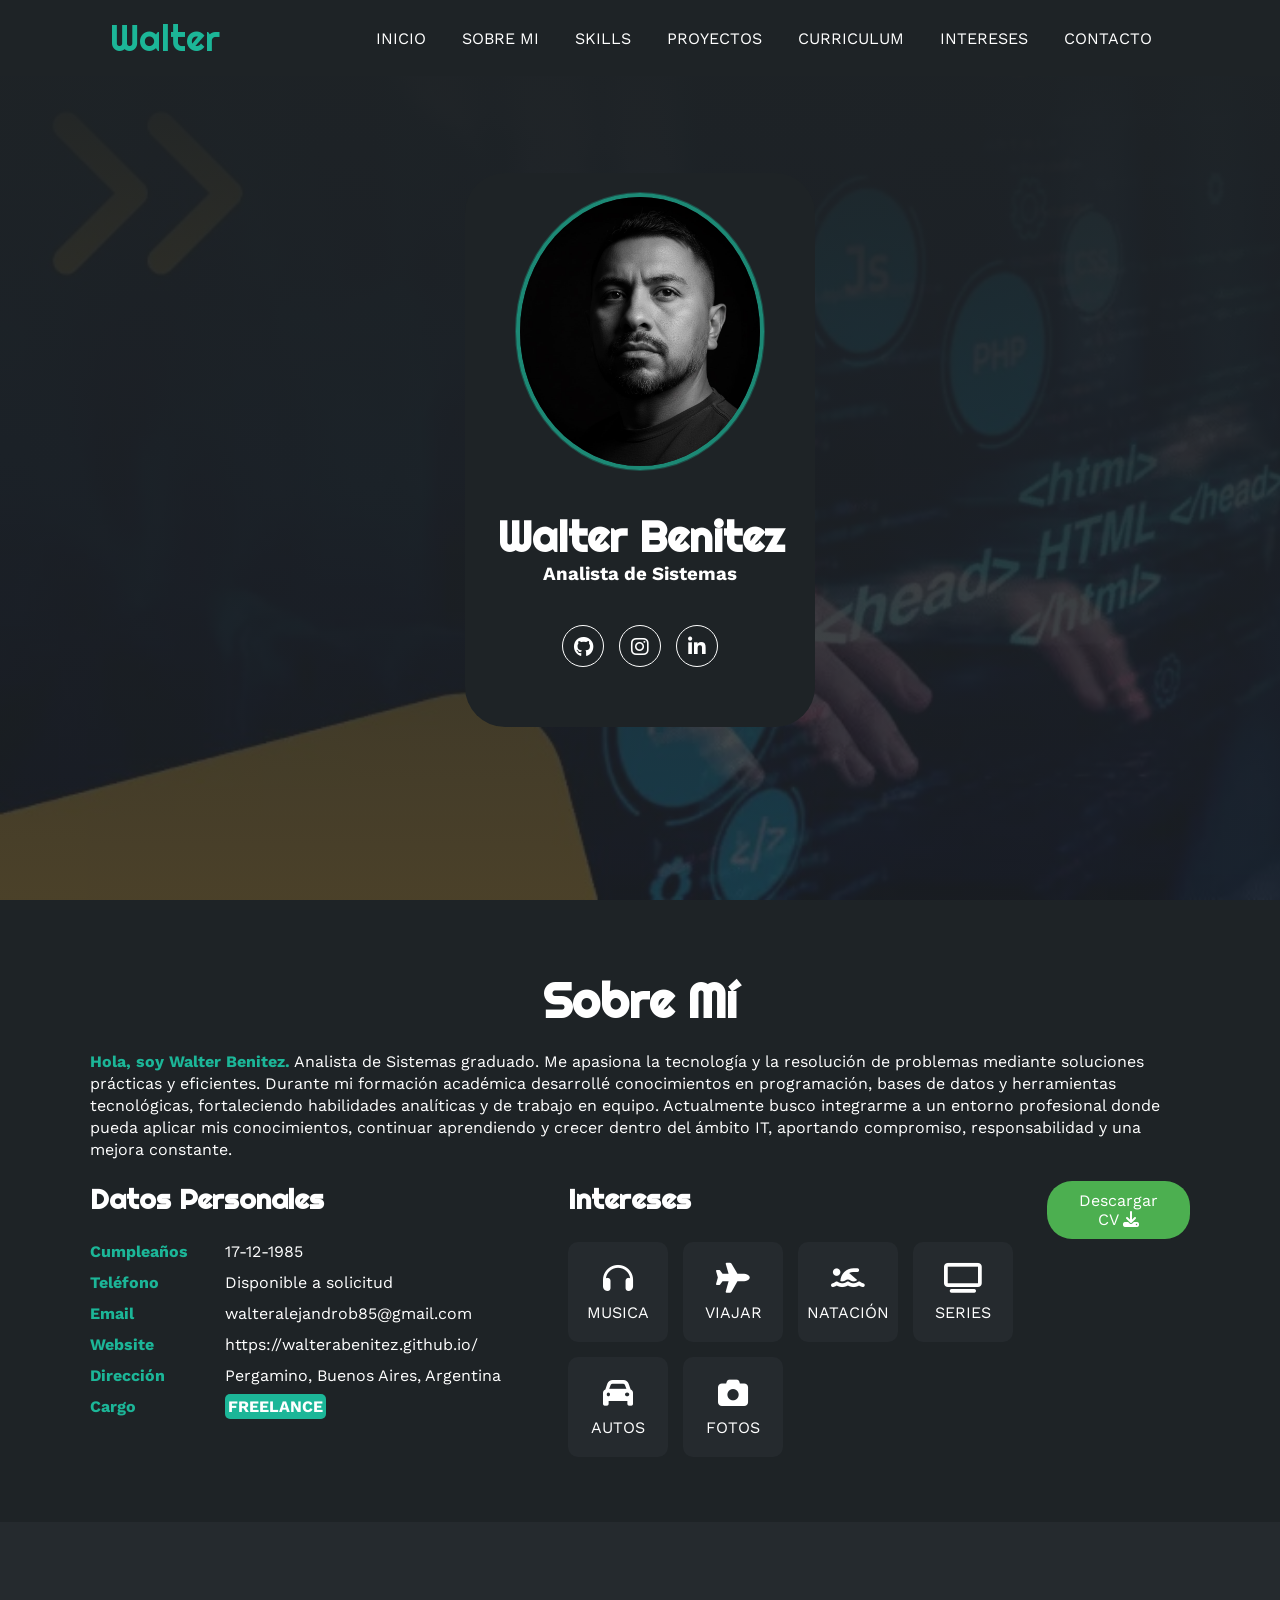
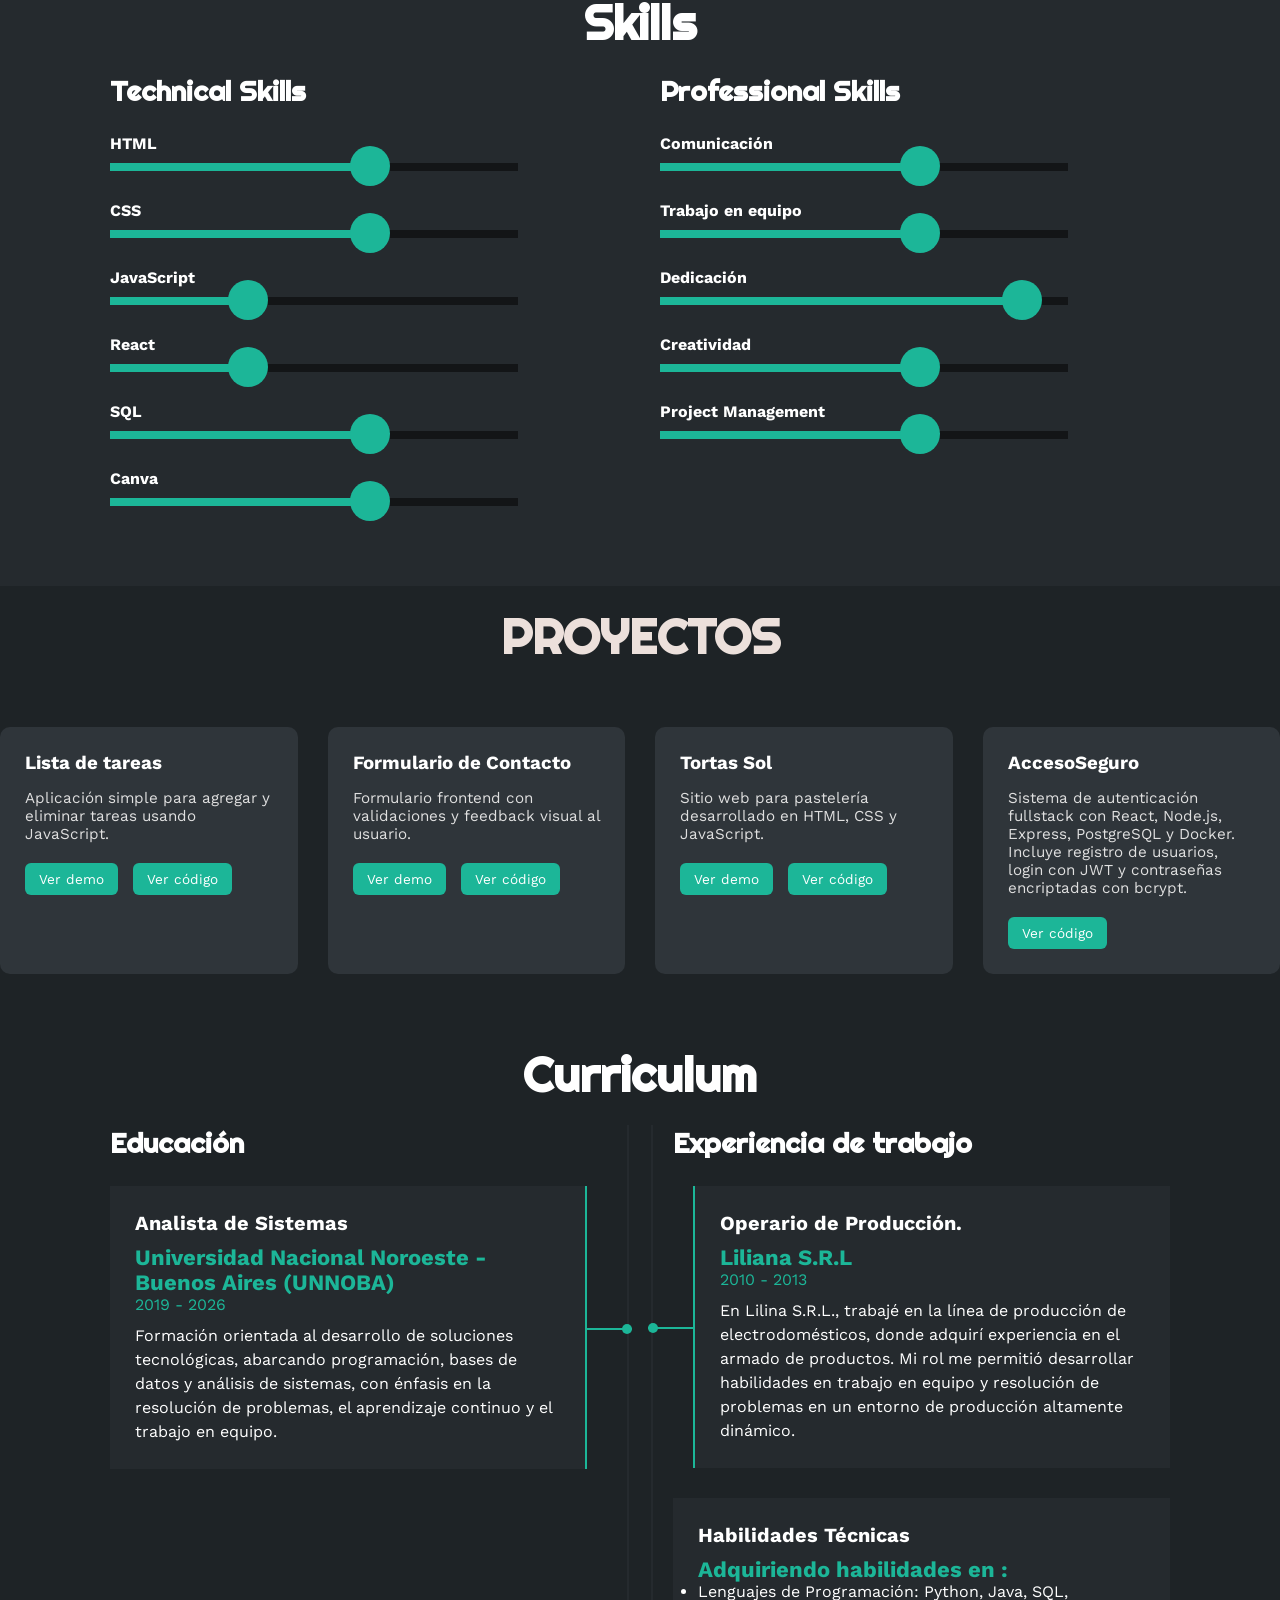
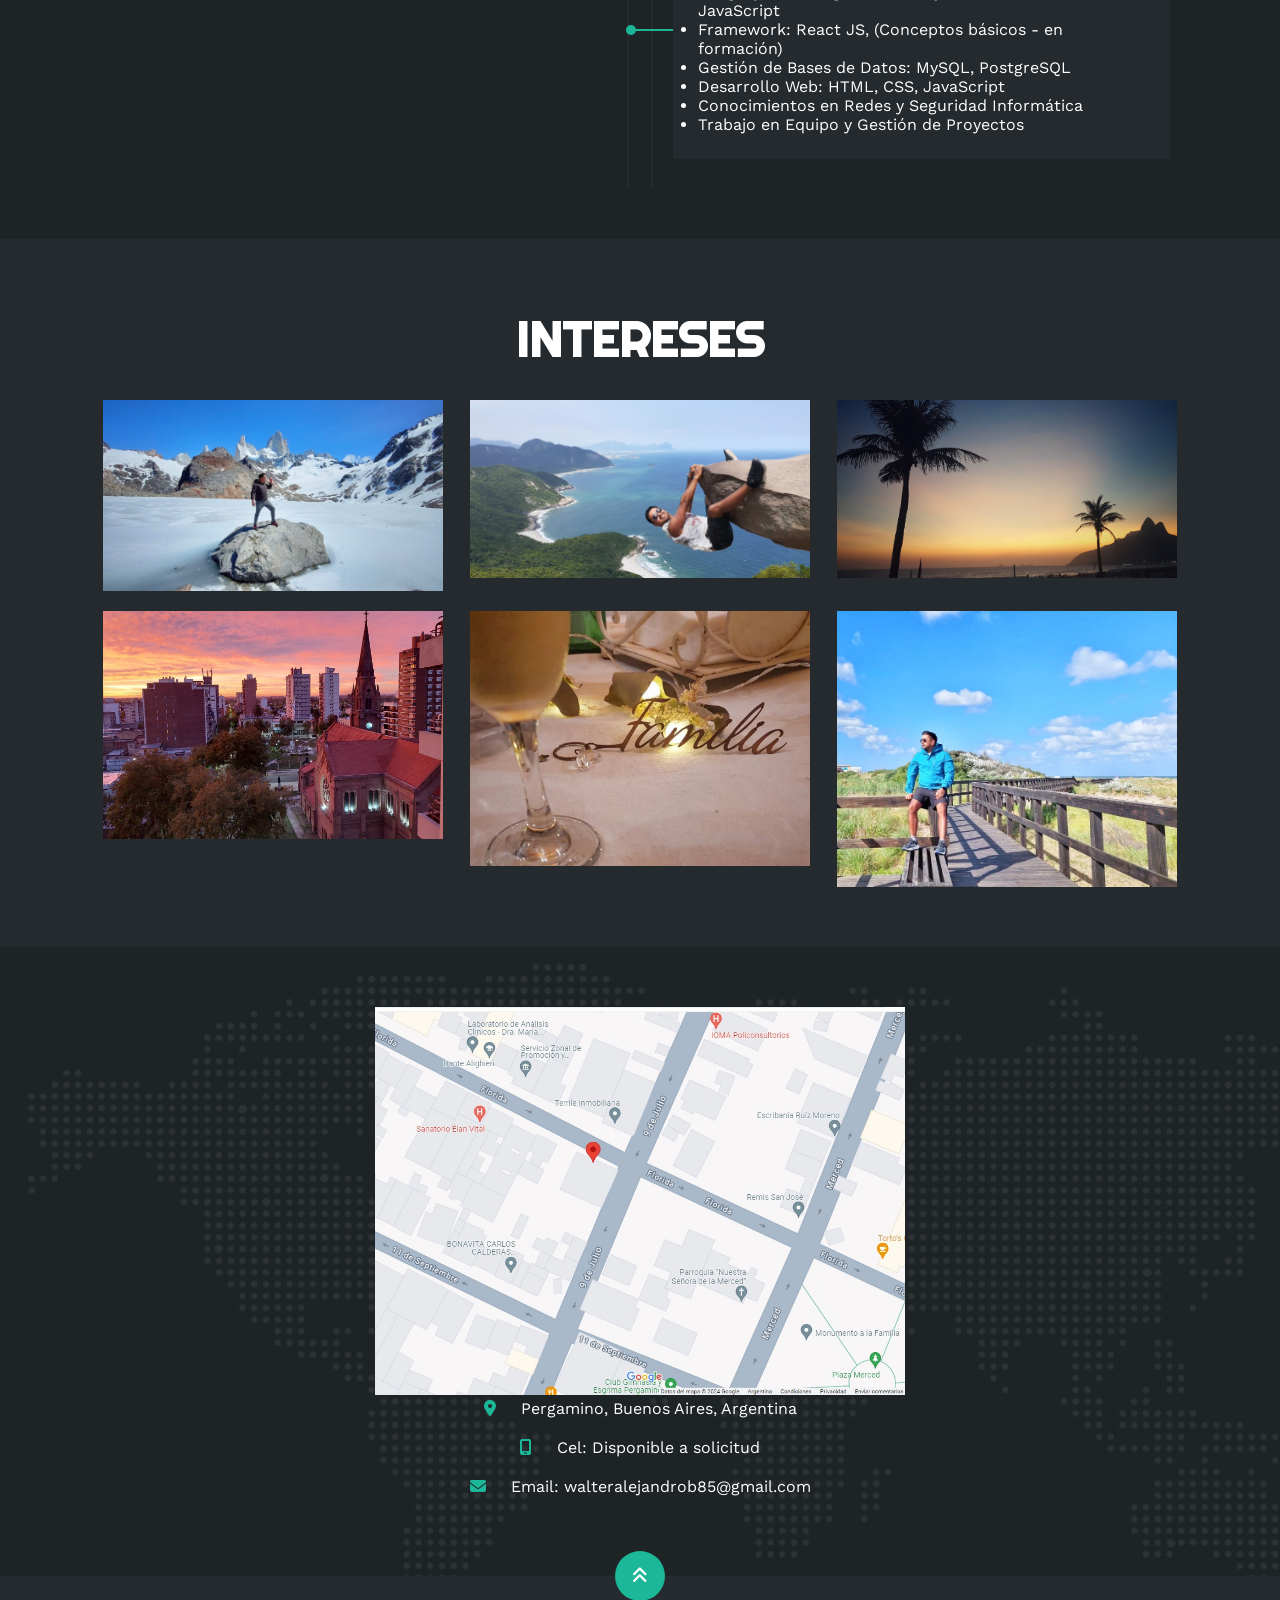
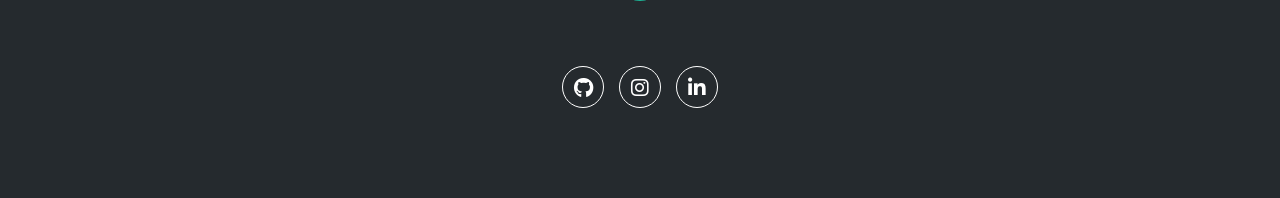
==== index.html @ 5863a267 "agrego demo AccesoSeguro al portfolio" ====
<!DOCTYPE html>
<html lang="es">
<head>
    <meta charset="UTF-8">
    <meta http-equiv="X-UA-Compatible" content="IE=edge">
    <meta name="viewport" content="width=device-width, initial-scale=1.0">
    <link rel="stylesheet" href="https://cdnjs.cloudflare.com/ajax/libs/font-awesome/6.1.2/css/all.min.css" integrity="sha512-1sCRPdkRXhBV2PBLUdRb4tMg1w2YPf37qatUFeS7zlBy7jJI8Lf4VHwWfZZfpXtYSLy85pkm9GaYVYMfw5BC1A==" crossorigin="anonymous" referrerpolicy="no-referrer" />
    <meta name="description" content="Portfolio de Walter Benitez, analista de sistemas y desarrollador web. Proyectos de desarrollo frontend y soluciones digitales.">
    <link rel="stylesheet" href="estilo.css">
    <link rel="icon" type="image/png" href="assets/icons/walter-icon.png">
    <meta name="google-site-verification" content="7Ecglra-fqhUr8Nem5dWiA6LOUY_khN40NJXRmtbD-8" />
</head>
<body>
    <!-- MENU ENCABEZADO -->
    <div class="contenedor-header">
        <header>
            <div class="logo">
                <a href="#">Walter</a>
            </div>
            <nav id="nav">
                <ul>
                    <li><a href="#inicio" onclick="seleccionar()">INICIO</a></li>
                    <li><a href="#sobremi" onclick="seleccionar()">SOBRE MI</a></li>
                    <li><a href="#skills" onclick="seleccionar()">SKILLS</a></li>
                    <li><a href="#projects" onclick="seleccionar()">PROYECTOS</a></li>
                    <li><a href="#curriculum" onclick="seleccionar()">CURRICULUM</a></li>
                    <li><a href="#portfolio" onclick="seleccionar()">INTERESES</a></li>
                    <li><a href="#contacto" onclick="seleccionar()">CONTACTO</a></li>
                </ul>
            </nav>
            <div class="nav-responsive" onclick="mostrarOcultarMenu()">
                <i class="fa-solid fa-bars"></i>
            </div>
        </header>
    </div>

    <!-- SECCION INICIO -->
    <section id="inicio" class="inicio">
        <div class="contenido-banner">
            <div class="contenedor-img">
                <img src="img/hero.jpg" alt="Imagen principal">
            </div>
            <h1>Walter Benitez</h1>
            <h3>Analista de Sistemas</h3>
            <div class="redes">
                <a href="https://github.com/WalterABenitez" target="_blank">
                    <i class="fa-brands fa-github"></i>
                </a>
                <a href="https://www.instagram.com/blackwall85/?locale=us&hl=am-et" target="_blank">
                    <i class="fa-brands fa-instagram"></i>
                </a>
                <a href="https://www.linkedin.com/in/walter-alejandro-benitez-84749420b/" target="_blank">
                    <i class="fa-brands fa-linkedin-in"></i>
                </a>
            </div>
        </div>
    </section>

    <!-- SECCION SOBRE MI -->
    <section id="sobremi" class="sobremi">
        <div class="contenido-seccion">
            <h2>Sobre Mí</h2>
            <p><span>Hola, soy Walter Benitez.</span> Analista de Sistemas graduado. Me apasiona la tecnología y la resolución de problemas mediante soluciones prácticas y eficientes.
Durante mi formación académica desarrollé conocimientos en programación, bases de datos y herramientas tecnológicas, fortaleciendo habilidades analíticas y de trabajo en equipo. Actualmente busco integrarme a un entorno profesional donde pueda aplicar mis conocimientos, continuar aprendiendo y crecer dentro del ámbito IT, aportando compromiso, responsabilidad y una mejora constante.</p>

            <div class="fila">
                <!-- datos personales -->
                <div class="col">
                    <h3>Datos Personales</h3>
                    <ul>
                        <li>
                            <strong>Cumpleaños</strong>
                            17-12-1985
                        </li>
                        <li>
                            <strong>Teléfono</strong>
                            Disponible a solicitud
                        </li>
                        <li>
                            <strong>Email</strong>
                            walteralejandrob85@gmail.com
                        </li>
                        <li>
                            <strong>Website</strong>
                            https://walterabenitez.github.io/
                        </li>
                        <li>
                            <strong>Dirección</strong>
                            Pergamino, Buenos Aires, Argentina
                        </li>
                        <li>
                            <strong>Cargo</strong>
                            <span>FREELANCE</span>
                        </li>
                    </ul>
                </div>

                <!-- intereses -->
                <div class="col">
                    <h3>Intereses</h3>
                    <div class="contenedor-intereses">
                        <div class="interes">
                            <i class="fa-solid fa-headphones"></i>
                            <span>MUSICA</span>
                        </div>
                        <div class="interes">
                            <i class="fa-solid fa-plane"></i>
                            <span>VIAJAR</span>
                        </div>
                        <div class="interes">
                            <i class="fa-solid fa-swimmer"></i>
                            <span>NATACIÓN</span>
                        </div>
                        <div class="interes">
                            <i class="fa-solid fa-tv"></i>
                            <span>SERIES</span>
                        </div>
                        <div class="interes">
                            <i class="fa-solid fa-car"></i>
                            <span>AUTOS</span>
                        </div>
                        <div class="interes">
                            <i class="fa-solid fa-camera"></i>
                            <span>FOTOS</span>
                        </div>
                        
                    </div>
                </div>
            <div>
                <a href="docs/C-V-WalterBenitez.pdf" download>
                    <button class="btn-download">
                        Descargar CV <i class="fa-solid fa-download"></i>
                        <span class="overlay"></span>
                    </button>
                </a>
            </div>
            </div>
    </section>

<!-- SECCION SKILLS -->
<section class="skills" id="skills">
  <div class="contenido-seccion">
    <h2>Skills</h2>

    <div class="fila">
      <!-- Technical Skills -->
      <div class="col">
        <h3>Technical Skills</h3>

        <div class="skill">
          <span>HTML</span>
          <div class="barra-skill">
            <div class="progreso intermedio">
              <span></span>
            </div>
          </div>
        </div>

        <div class="skill">
          <span>CSS</span>
          <div class="barra-skill">
            <div class="progreso intermedio">
              <span></span>
            </div>
          </div>
        </div>

        <div class="skill">
          <span>JavaScript</span>
          <div class="barra-skill">
            <div class="progreso basico">
              <span></span>
            </div>
          </div>
        </div>

        <div class="skill">
          <span>React</span>
          <div class="barra-skill">
            <div class="progreso basico">
              <span></span>
            </div>
          </div>
        </div>

        <div class="skill">
          <span>SQL</span>
          <div class="barra-skill">
            <div class="progreso intermedio">
              <span></span>
            </div>
          </div>
        </div>

        <div class="skill">
          <span>Canva</span>
          <div class="barra-skill">
            <div class="progreso intermedio">
              <span></span>
            </div>
          </div>
        </div>
      </div>

      <!-- Professional Skills -->
      <div class="col">
        <h3>Professional Skills</h3>

        <div class="skill">
          <span>Comunicación</span>
          <div class="barra-skill">
            <div class="progreso intermedio">
              <span></span>
            </div>
          </div>
        </div>

        <div class="skill">
          <span>Trabajo en equipo</span>
          <div class="barra-skill">
            <div class="progreso intermedio">
              <span></span>
            </div>
          </div>
        </div>

        <div class="skill">
          <span>Dedicación</span>
          <div class="barra-skill">
            <div class="progreso avanzado">
              <span></span>
            </div>
          </div>
        </div>

        <div class="skill">
          <span>Creatividad</span>
          <div class="barra-skill">
            <div class="progreso intermedio">
              <span></span>
            </div>
          </div>
        </div>

        <div class="skill">
          <span>Project Management</span>
          <div class="barra-skill">
            <div class="progreso intermedio">
              <span></span>
            </div>
          </div>
        </div>

      </div>
    </div>
  </div>
</section>

<section id="projects" class="projects contenido-seccion">
  <div class="contenido-seccion">
    <h2>Proyectos</h2>

    <div class="projects-container">

      <div class="project-card">
        <h3>Lista de tareas</h3>
        <p>
          Aplicación simple para agregar y eliminar tareas usando JavaScript.
        </p>
        <div class="project-links">
          <a href="https://walterabenitez.github.io/proyectos/todo-list/" target="_blank">Ver demo</a>
          <a href="https://github.com/WalterABenitez/WalterABenitez.github.io" target="_blank">Ver código</a>
        </div>
      </div>

      <div class="project-card">
        <h3>Formulario de Contacto</h3>
        <p>
          Formulario frontend con validaciones y feedback visual al usuario.
        </p>
        <div class="project-links">
          <a href="proyectos/proyecto-2/frontend/index.html" target="_blank">Ver demo</a>
          
    </a>
    <a href="https://github.com/WalterABenitez/WalterABenitez.github.io/tree/main/proyectos/proyecto-2" target="_blank">Ver código</a>
        </div>
      </div>
      <div class="project-card">
        <h3>Tortas Sol</h3>
        <p>Sitio web para pastelería desarrollado en HTML, CSS y JavaScript.</p>
        <div class="project-links">
          <a href="https://walterabenitez.github.io/tortas-sol/" target="_blank">Ver demo</a>
          <a href="https://github.com/WalterABenitez/tortas-sol" target="_blank">Ver código</a>
    </div>
</div>
<div class="project-card">
        <h3>AccesoSeguro</h3>
        <p>
          Sistema de autenticación fullstack con React, Node.js, Express, PostgreSQL y Docker. 
          Incluye registro de usuarios, login con JWT y contraseñas encriptadas con bcrypt.
        </p>
        <div class="project-links">
          <a href="https://github.com/WalterABenitez/acceso-seguro" target="_blank">Ver código</a>
        </div>
      </div>
    </div>
  </div>
</section>



    <!-- SECCION CURRICULUM -->
    <section id="curriculum" class="curriculum">
        <div class="contenido-seccion">
            <h2>Curriculum</h2>
            <div class="fila">
                <div class="col izquierda">
                    <h3>Educación</h3>
                    <div class="item izq">
                        <h4>Analista de Sistemas</h4>
                        <span class="casa">Universidad Nacional Noroeste - Buenos Aires (UNNOBA)</span>
                        <span class="fecha">2019 - 2026</span>
                        <p>Formación orientada al desarrollo de soluciones tecnológicas, abarcando programación, bases de datos y análisis de sistemas, con énfasis en la resolución de problemas, el aprendizaje continuo y el trabajo en equipo.</p>
                        <div class="conectori">
                            <div class="circuloi"></div>
                        </div>
                    </div>
                </div>

                <div class="col derecha">
                    <h3>Experiencia de trabajo</h3>
                    <div class="item der">
                        <h4>Operario de Producción.</h4>
                        <span class="casa">Liliana S.R.L </span>
                        <span class="fecha">2010 - 2013</span>
                        <p>En Lilina S.R.L., trabajé en la línea de producción de electrodomésticos, donde adquirí experiencia en el armado de productos. Mi rol me permitió desarrollar habilidades en trabajo en equipo y resolución de problemas en un entorno de producción altamente dinámico.</p>
                        <div class="conectord">
                            <div class="circulod"></div>
                        </div>
                    </div>
                    <div class="item abajo">
                        <h4>Habilidades Técnicas</h4>
                        <span class="casa">Adquiriendo habilidades en : </span>
                        <ul>
                            <li>Lenguajes de Programación: Python, Java, SQL, JavaScript</li>
                            <li>Framework: React JS, (Conceptos básicos - en formación) </li>
                            <li>Gestión de Bases de Datos: MySQL, PostgreSQL</li>
                            <li>Desarrollo Web: HTML, CSS, JavaScript</li>
                            <li>Conocimientos en Redes y Seguridad Informática</li>
                            <li>Trabajo en Equipo y Gestión de Proyectos</li>
                        </ul>
                        <div class="conectord">
                            <div class="circulod"></div>
                        </div>
                    </div>
                </div>
            </div>
        </div>
    </section>

    <!-- SECCION INTERESES -->
    <section id="portfolio" class="portfolio">
        <div class="contenido-seccion">
            <h2>INTERESES</h2>
            <div class="galeria">
                <div class="proyecto">
                    <img src="img/p1.jpg" alt="">
                    <div class="overlay">
                        <h3>TreKking</h3>
                        <p>Fitz Roy</p>
                    </div>
                </div>
                <div class="proyecto">
                    <img src="img/p2.jpg" alt="">
                    <div class="overlay">
                        <h3>Adrenalina</h3>
                        <p>Pedra do Telégrafo RJ</p>
                    </div>
                </div>
                <div class="proyecto">
                    <img src="img/p3.jpg" alt="">
                    <div class="overlay">
                        <h3>Sunset</h3>
                        <p>Ipanema Rio de Janeiro</p>
                    </div>
                </div>
                <div class="proyecto">
                    <img src="img/p4.jpg" alt="">
                    <div class="overlay">
                        <h3>Vista diara </h3>
                        <p>Hogar</p>
                    </div>
                </div>
                <div class="proyecto">
                    <img src="img/p5.jpg" alt="">
                    <div class="overlay">
                        <h3>Buenos Valores</h3>
                        <p>Siempre presente</p>
                    </div>
                </div>
                <div class="proyecto">
                    <img src="img/p6.jpg" alt="">
                    <div class="overlay">
                        <h3>Relax</h3>
                        <p>Beach</p>
                    </div>
                </div>
            </div>
        </div>
    </section>

    <section id="contacto" class="contacto">
        <div class="contenido-seccion">
            <!-- Mapa -->
            <div class="col">
                <img src="img/ubicacion.jpg" alt="Ubicación general">
                <div class="info">
                    <ul>
                        <li>
                            <i class="fa-solid fa-location-dot"></i>
                            Pergamino, Buenos Aires, Argentina
                        </li>
                        <li>
                            <i class="fa-solid fa-mobile-screen"></i>
                            Cel: Disponible a solicitud
                        </li>
                        <li>
                            <i class="fa-solid fa-envelope"></i>
                            Email: walteralejandrob85@gmail.com
                        </li>
                    </ul>
                </div>
            </div>
        </div>
    </section>
    

    <!-- footer -->
    <footer>
        <a href="#inicio" class="arriba">
            <i class="fa-solid fa-angles-up"></i>
        </a>
        <div class="redes">
            <a href="https://github.com/WalterABenitez" target="_blank">
                <i class="fa-brands fa-github"></i>
            </a>
            <a href="https://www.instagram.com/blackwall85/?locale=us&hl=am-et" target="_blank">
                <i class="fa-brands fa-instagram"></i>
            </a>
            <a href="https://www.linkedin.com/in/walter-alejandro-benitez-84749420b/" target="_blank">
                <i class="fa-brands fa-linkedin-in"></i>
            </a>
        </div>
    </footer>

    <script src="script.js"></script>
</body>
</html>
---- estilo.css ----
@import url('https://fonts.googleapis.com/css2?family=Righteous&family=Work+Sans:wght@100;300;400;600;800&display=swap');
*{
    box-sizing: border-box;
    font-family: 'Work Sans';
    margin: 0;
    padding: 0;
}
html{
    /* me permite deslizar cuando hago clic en los links del menu */
    scroll-behavior: smooth;
}
/* MENU */
.contenedor-header{
    background: #1e2326;
    position: fixed;
    width: 100%;
    top: 0;
    left: 0;
    z-index: 99;
}
.contenedor-header header{
    max-width: 1100px;
    margin: auto;
    display: flex;
    justify-content: space-between;
    align-items: center;
    padding: 15px 20px;
}
.contenedor-header header .logo a{
    font-family: 'Righteous';
    font-size: 36px;
    color: #1CB698;
    text-decoration: none;
}
.contenedor-header header ul{
    display: flex;
    list-style: none;
}
.contenedor-header header nav ul li a{
    text-align: none;
    color: #fff;
    margin: 0 15px;
    padding: 3px;
    transition: .5s;
    text-decoration: none;
}
.contenedor-header header nav ul li a:hover{
    color: #1CB698;
}
.nav-responsive{
    background-color: #1CB698;
    color:#fff;
    padding: 5px 10px;
    border-radius: 5px;
    cursor: pointer;
    display: none;
}
/* SECCION I N I C I O */
.inicio{
    background: linear-gradient(to top, rgba(30,35,38,.8), rgba(30,35,38,1)),
    url(img/fondo.jpg);
    background-size: cover;
    height: 100vh;
    color: #fff;
    display: flex;
    align-items: center;
}
.inicio .contenido-banner{
    padding: 20px;
    background-color: #1e2326;
    max-width: 350px;
    margin: auto;
    text-align: center;
    border-radius: 40px;
}
.inicio .contenido-banner img{
    margin-top: 40px;
    border: 4px solid rgba(28, 182, 152, 0.7);  /* ← Borde más fino con transparencia */
    display: block;
    width: 80%;
    margin: auto;
    border-radius: 100%;
    box-shadow: 0 0 0 1px rgba(28, 182, 152, 0.3); /* ← Efecto sutil extra */
}
.inicio .contenido-banner h1{
    margin-top: 40px;
    font-size: 42px;
    font-family: 'Righteous';
}
.inicio .contenido-banner h2{
    font-size: 15px;
    font-weight: normal;
}
.inicio .contenido-banner .redes a{
    color: #fff;
    display: inline-block;
    text-decoration: none;
    border: 1px solid #fff;
    border-radius: 100%;
    width: 42px;
    height: 42px;
    line-height: 42px;
    margin: 40px 5px;
    font-size: 20px;
    transition: .3s;
}
.inicio .contenido-banner .redes a:hover{
    background-color: #1CB698;
}
.sobremi{
    background-color: #1e2326;
    color: #fff;
    padding: 50px 20px;
}
.sobremi .contenido-seccion{
    max-width: 1100px;
    margin: auto;
}
.sobremi h2{
    font-size: 48px;
    font-family: 'Righteous';
    text-align: center;
    padding: 20px 0;

}
.sobremi .contenido-seccion p{
    font: 18px;
    line-height: 22px;
    margin-bottom: 20px;
}
.sobremi .contenido-seccion p span{
    color: #1CB698;
    font-weight: bold;
}
.sobremi .fila{
    display: flex;
}
.sobremi .fila .col
{
    width: 50%;
}
.sobremi .fila .col h3{
    font-size: 28px;
    font-family: 'Righteous';
    margin-bottom: 25px;
}
.sobremi .fila .col ul{
    list-style: none;
}
.sobremi .fila .col ul li{
    margin: 12px 0;
}
.sobremi .fila .col ul li strong{
    display: inline-block;
    color: #1CB698;
    width: 130px;
}
.sobremi .fila .col ul li span{
    background-color: #1CB698;
    padding: 3px;
    font-weight: bold;
    border-radius: 5px;
}
.sobremi .fila .col .contenedor-intereses{
    display: flex;
    flex-wrap: wrap;
}
.sobremi .fila .col .contenedor-intereses .interes{
    width: 100px;
    height: 100px;
    background-color: #252A2E;
    border-radius: 10px;
    margin: 0 15px 15px 0;
    display: flex;
    flex-direction: column;
    align-items: center;
    justify-content: center;
    transition: .3s;
}.sobremi .fila .col .contenedor-intereses .interes:hover{
    background-color: #1CB698;
}
.sobremi .fila .col .contenedor-intereses .interes i{
    font-size: 30px;
    margin-bottom: 10px;
}
/* Estilos para los botones dentro de la sección 'sobremi' */
.btn-download {
    position: relative;
    padding: 10px 20px;
    font-size: 16px;
    color: white;
    background-color: #4CAF50;
    border: none;
    border-radius: 25px; /* Bordes redondeados */
    cursor: pointer;
    overflow: hidden;
    z-index: 1;
    transition: background-color 0.3s ease;
}

.btn-download:hover {
    background-color: #459da0; /* Color al pasar el cursor */
}

.btn-download .overlay {
    position: absolute;
    top: 0;
    left: -100%;
    width: 100%;
    height: 100%;
    background-color: rgba(255, 255, 255, 0.2);
    transition: left 0.3s ease;
    z-index: -1;
    border-radius: 25px; /* Bordes redondeados en la overlay */
}

.btn-download:hover .overlay {
    left: 0;
}


/* SECCION S K I L L S */
.skills{
    background-color: #252A2E;
    color: #fff;
    padding: 50px 20px;
}
.skills .contenido-seccion{
    max-width: 1100px;
    margin: auto;
}
.skills h2{
    font-size: 48px;
    font-family: 'Righteous';
    text-align: center;
    padding: 20px 0;

}
.skills .fila{
    display: flex;
}
.skills .fila .col{
    width: 50%;
    padding: 0 20px;
}
.skills .fila .col h3{
    font-size: 28px;
    font-family: 'Righteous';
    margin-bottom: 25px;
}
.skills .skill > span{
    font-weight: bold;
    display: block;
    margin-bottom: 10px;
}
.skills .skill .barra-skill{
    height: 8px;
    width: 80%;
    background-color: #131517;
    position: relative;
    margin-bottom: 30px;
}
.skills .skill .progreso{
    background-color: #1CB698;
    position: absolute;
    top: 0;
    left: 0;
    height: 8px;
}
.skills .skill .barra-skill span{
    position: absolute;
    height: 40px;
    width: 40px;
    background-color: #1CB698;
    border-radius: 50px;
    line-height: 40px;
    text-align: center;
    top: -17px;
    right: -15px;
    font-size: 14px;
}
/* Estas clases se agregaran dinamicamente mediante javascript */
.skills .skill .javascript{
    width: 0%;
    animation: 2s javascript forwards;
}
@keyframes javascript {
    0%{width: 0%;}
    100%{width: 75%;}
}

.skills .skill .htmlcss{
    width: 0%;
    animation: 2s htmlcss forwards;
}
@keyframes htmlcss {
    0%{width: 0%;}
    100%{width: 89%;}
}

.skills .skill .photoshop{
    width: 0%;
    animation: 2s photoshop forwards;
}
@keyframes photoshop {
    0%{width: 0%;}
    100%{width: 95%;}
}

.skills .skill .wordpress{
    width: 0%;
    animation: 2s wordpress forwards;
}
@keyframes wordpress {
    0%{width: 0%;}
    100%{width: 81%;}
}

.skills .skill .drupal{
    width: 0%;
    animation: 2s drupal forwards;
}
@keyframes drupal {
    0%{width: 0%;}
    100%{width: 55%;}
}

.skills .skill .comunicacion{
    width: 0%;
    animation: 2s comunicacion forwards;
}
@keyframes comunicacion {
    0%{width: 0%;}
    100%{width: 80%;}
}

.skills .skill .trabajo{
    width: 0%;
    animation: 2s trabajo forwards;
}
@keyframes trabajo {
    0%{width: 0%;}
    100%{width: 70%;}
}

.skills .skill .creatividad{
    width: 0%;
    animation: 2s creatividad forwards;
}
@keyframes creatividad {
    0%{width: 0%;}
    100%{width: 99%;}
}

.skills .skill .dedicacion{
    width: 0%;
    animation: 2s dedicacion forwards;
}
@keyframes dedicacion {
    0%{width: 0%;}
    100%{width: 65%;}
}

.skills .skill .proyect{
    width: 0%;
    animation: 2s proyect forwards;
}
@keyframes proyect {
    0%{width: 0%;}
    100%{width: 94%;}
}
/* SECCION CURRICULUM */
.curriculum{
    background-color: #1e2326;
    color: #fff;
    padding: 50px 20px;
}
.curriculum .contenido-seccion{
    max-width: 1100px;
    margin: auto;
}
.curriculum h2{
    font-size: 48px;
    font-family: 'Righteous';
    text-align: center;
    padding: 20px 0;

}
.curriculum .fila{
    display: flex;
    justify-content: space-between;
}
.curriculum .fila .col{
    width: 49%;
    padding: 0 20px;
}
.curriculum .fila .col h3{
    font-size: 28px;
    font-family: 'Righteous';
    margin-bottom: 25px;
}
.curriculum .fila .izquierda{
    border-right: 2px solid #252A2E;
}
.curriculum .fila .derecha{
    border-left: 2px solid #252A2E;
}
.curriculum .fila .item{
    padding: 25px;
    margin-bottom: 30px;
    background-color: #252A2E;
    position: relative;
}
.curriculum .fila .item h4{
    font-size: 20px;
    margin-bottom: 10px;
}
.curriculum .fila .item .casa{
    color: #1CB698;
    font-size: 22px;
    font-weight: bold;
    display: block;
}
.curriculum .fila .item .fecha{
    display: block;
    color: #1CB698;
    margin-bottom: 10px;
}
.curriculum .fila .item p{
    line-height: 24px;
}
.curriculum .fila .izq{
    border-right: 2px solid #1CB698;
    margin-right: 20px;
}
.curriculum .fila .der{
    border-left: 2px solid #1CB698;
    margin-left: 20px;
}
.curriculum .fila .item .conectori{
    height: 2px;
    background-color: #1CB698;
    width: 47px;
    position: absolute;
    top: 50%;
    right: -47px;
    z-index: 5;
}
.curriculum .fila .item .conectori .circuloi{
    display: block;
    height: 10px;
    width: 10px;
    border-radius: 50%;
    background-color: #1CB698;
    float: right;
    position: relative;
    bottom: 4px;
}
.curriculum .fila .item .conectord{
    height: 2px;
    background-color: #1CB698;
    width: 47px;
    position: absolute;
    top: 50%;
    left: -47px;
    z-index: 5;
}
.curriculum .fila .item .conectord .circulod{
    display: block;
    height: 10px;
    width: 10px;
    border-radius: 50%;
    background-color: #1CB698;
    float: left;
    position: relative;
    bottom: 4px;
}
/* SECCION PORTFOLIO */
.portfolio{
    background-color: #252A2E;
    color: #fff;
    padding: 50px 20px;
}
.portfolio .contenido-seccion{
    max-width: 1100px;
    margin: auto;
}
.portfolio h2{
    font-size: 48px;
    font-family: 'Righteous';
    text-align: center;
    padding: 20px 0;
}
.portfolio .galeria{
    display: flex;
    flex-wrap: wrap;
    justify-content: space-around;
}
.portfolio .galeria .proyecto{
    position: relative;
    max-width: 340px;
    height: fit-content;
    margin: 10px;
    cursor: pointer;
}
.portfolio .galeria .proyecto img{
    width: 100%;
    display: block;
}
.portfolio .galeria .proyecto .overlay{
    position: absolute;
    top: 0;
    width: 100%;
    height: 100%;
    text-align: center;
    background: linear-gradient(rgba(28,182,152,.8), rgba(28,182,152,.8));
    display: flex;
    flex-direction: column;
    justify-content: center;
    transition: 1s;
    font-size: 18px;
    letter-spacing: 3px;
    opacity: 0;
}
.portfolio .galeria .proyecto .overlay h3{
    margin-bottom: 20px;
    transition: 1s;
}
.portfolio .galeria .proyecto .overlay:hover{
    opacity: 1;
}
.portfolio .galeria .proyecto .overlay:hover h3{
    margin-bottom: 0px;
}
/* SECCION CONTACTO */
.contacto{
    background-image: url(img/contact_bg.png);
    background-color: #1e2326;
    color: #fff;
    padding: 50px 0;
}
.contacto .contenido-seccion{
    max-width: 1100px;
    margin: auto;
}
.contacto h2{
    font-size: 48px;
    font-family: 'Righteous';
    text-align: center;
    padding: 20px 0;
}
.contacto .fila{
    display: flex;
}
.contacto .col{
    width: 50%;
    padding: 10px;
    position: relative;
}
.contacto .col input, .contacto .col textarea{
    display: block;
    width: 100%;
    padding: 18px;
    border: none;
    margin-bottom: 20px;
    background-color: #252A2E;
    color: #fff;
    font-size: 18px;
}
.contacto button{
    cursor: pointer;
    background-color: transparent;
    border: 2px solid #fff;
    width: fit-content;
    display: block;
    margin: 20px auto;
    padding: 10px 22px;
    font-size: 16px;
    color: #fff;
    position: relative;
    z-index: 10;
}
.contacto button .overlay{
    position: absolute;
    top: 0;
    left: 0;
    width: 0;
    height: 100%;
    background-color: #1CB698;
    z-index: -1;
    transition: 1s;
}
.contacto button:hover .overlay{
    width: 100%;
}
.contacto .col img{
    width: 100%;
}
.contacto .contenido-seccion {
    display: flex;
    flex-direction: column;
    align-items: center;
    text-align: center;
}

.contacto .col {
    max-width: 1080px; /* Ajusta este valor según lo necesites */
    margin: 0 auto;
}

.contacto ul {
    list-style: none;
    padding: 0;
}
.contacto .col .info ul li{
    margin-bottom: 20px;
}
.contacto .col .info ul li i{
    color: #1CB698;
    display: inline-block;
    margin-right: 20px;
}
footer{
    background-color: #252A2E;
    color: #fff;
    padding: 50px 0 30px 0;
    text-align: center;
    position: relative;
    width: 100%;
}
footer .redes{
    margin-bottom: 20px;
}
footer .redes a{
    color: #fff;
    display: inline-block;
    text-decoration: none;
    border: 1px solid #fff;
    border-radius: 100%;
    width: 42px;
    height: 42px;
    line-height: 42px;
    margin: 40px 5px;
    font-size: 20px;
    transition: .3s;
}
footer .arriba{
    display: block;
    width: 50px;
    height: 50px;
    background-color: #1CB698;
    color: #fff;
    position: absolute;
    left: 50%;
    transform: translateX(-50%);
    top: -25px;
    border-radius: 50%;
    line-height: 50px;
    font-size: 18px;
}
/* SECCION RESPONSIVE */
@media screen and (max-width:980px){
    nav{
        display: none;
    }
    .nav-responsive{
        display: block;
    }
    nav.responsive{
        display: block;
        position: absolute;
        right: 0;
        top: 75px;
        background-color: #252A2E;
        width: 180px;
    }
    nav.responsive ul{
        display: block !important;
    }
    nav.responsive ul li{
        border-bottom: 1px solid #fff;
        padding: 10px 0;
    }
}
@media screen and (max-width:700px){
    .sobremi .fila{
        display: block;
    }
    .sobremi .fila .col{
        width: fit-content;
    }

    .skills .fila{
        display: block;
    }
    .skills .fila .col{
        width: 100%;
    }
    .skills .fila .col .barra-skill{
        width: 100%;
    }

    .curriculum .fila{
        display: block;
    }
    .curriculum .fila .col{
        width: 90%;
    }
    .curriculum .fila .derecha{
        margin-left: 20px;
    }

    .portfolio .galeria{
        display: block;
        width: 100%;
    }
    .portfolio .galeria .proyecto{
        max-width: 100%;
    }
    .portfolio .galeria .proyecto img{
        width: 100%;
    }
    .contacto .fila{
        display: block;
    }
    .contacto .fila .col{
        width: 100%;
    }
}
ullia {
    color: inherit; /* Usar el color del texto de la lista */text-decoration: none; /* Quitar el subrayado */white-space: nowrap; /* Evitar que el enlace se rompa en dos líneas */display: inline-block; /* Asegura que el enlace se trate como un bloque de texto */
}

ullia:visited {
    color: inherit; /* Asegura que el color no cambie después de que el enlace sea visitado */
}

ullia:hover {
    color: #25aa94; /* Cambia esto por el color deseado al pasar el cursor */
}
/* EFECTO HOVER PARA LA FOTO DE PERFIL */
.inicio .contenido-banner img:hover {
    border-color: rgba(37, 170, 148, 0.9);  /* Color más claro y menos transparente */
    transform: scale(1.02);  /* Ligero aumento de tamaño */
    transition: all 0.3s ease; /* Animación suave */
    box-shadow: 
        0 0 0 1px rgba(28, 182, 152, 0.3),
        0 5px 15px rgba(28, 182, 152, 0.4); /* Sombra verde suave */
}
/* ===== PROYECTOS ===== */

.projects {
  background-color: #1e2326;
}

/* Título de la sección */
.projects h2 {
  text-align: center;
  margin-bottom: 40px;
  color: #ffffff;
}

/* Grid de proyectos */
.projects-container {
  display: grid;
  grid-template-columns: repeat(auto-fit, minmax(280px, 1fr));
  gap: 30px;
}

/* Card de proyecto */
.project-card {
  background-color: #2f353a; /* más clara que el fondo */
  padding: 25px;
  border-radius: 10px;
  transition: transform 0.3s ease, box-shadow 0.3s ease;
}

/* Título del proyecto */
.project-card h3 {
  margin-bottom: 15px;
  color: #ffffff;
}

/* Texto descriptivo */
.project-card p {
  font-size: 0.95rem;
  color: #e0e0e0;
  margin-bottom: 20px;
}

/* Links */
.project-links {
  display: flex;
  gap: 15px;
}

.project-links a {
  background-color: #1cb698;
  color: #ffffff;
  padding: 8px 14px;
  border-radius: 6px;
  font-size: 0.85rem;
  text-decoration: none;
  transition: background-color 0.3s ease;
}

.project-links a:hover {
  background-color: #17a589;
}

/* Hover de la card */
.project-card:hover {
  transform: translateY(-6px);
  box-shadow: 0 8px 20px rgba(28, 182, 152, 0.3);
}

/* Activación por JavaScript */
.project-card.active {
  border: 2px solid #1cb698;
}

.barra-skill .progreso span {
  font-weight: 600;
  letter-spacing: 1px;
}
/* ===== NIVELES DE SKILLS ===== */

/* Básico */
.skills .skill .basico {
  width: 35%;
  animation: basico 2s;
}

/* Intermedio */
.skills .skill .intermedio {
  width: 65%;
  animation: intermedio 2s;
}

/* Avanzado */
.skills .skill .avanzado {
  width: 90%;
  animation: avanzado 2s;
}

/* Animaciones */
@keyframes basico {
  from { width: 0; }
  to { width: 35%; }
}

@keyframes intermedio {
  from { width: 0; }
  to { width: 65%; }
}

@keyframes avanzado {
  from { width: 0; }
  to { width: 90%; }
}
.barra-skill .progreso {
  position: relative;
}

/* Texto del nivel */
.barra-skill .progreso span {
  position: absolute;
  right: 10px;
  top: -25px;
  font-size: 14px;
  font-weight: 600;
  color: #fff;
}

/* Círculo verde */
.barra-skill .progreso::after {
  content: '';
  position: absolute;
  right: -5px;
  top: -5px;
  width: 13px;
  height: 13px;
  background-color: #1cb698;
  border-radius: 50%;
}
/* ===== ELIMINAR CÍRCULOS DE SKILLS DEFINITIVO ===== */
.barra-skill .progreso::after,
.barra-skill .progreso::before {
  display: none !important;
  content: none !important;
}


.barra-skill .progreso {
  position: relative;
}

.barra-skill .progreso span {
  position: absolute !important;
  right: 0;
  top: -22px;
}
/* Asegurar que la sección Proyectos tenga el mismo estilo */
#projects.contenido-seccion h2 {
    font-size: 48px;
    font-family: 'Righteous';
    text-align: center;
    padding: 20px 0;
    color: var(--titulo-seccion);
    margin-bottom: 40px;
}

/* =========================
   SECCIÓN PROYECTOS
========================= */

#projects h2 {
    font-size: 48px;
    font-family: 'Righteous';
    text-transform: uppercase;
    text-align: center;
    padding: 20px 0;
    margin-bottom: 40px;
    color: #ece0db !important;
}
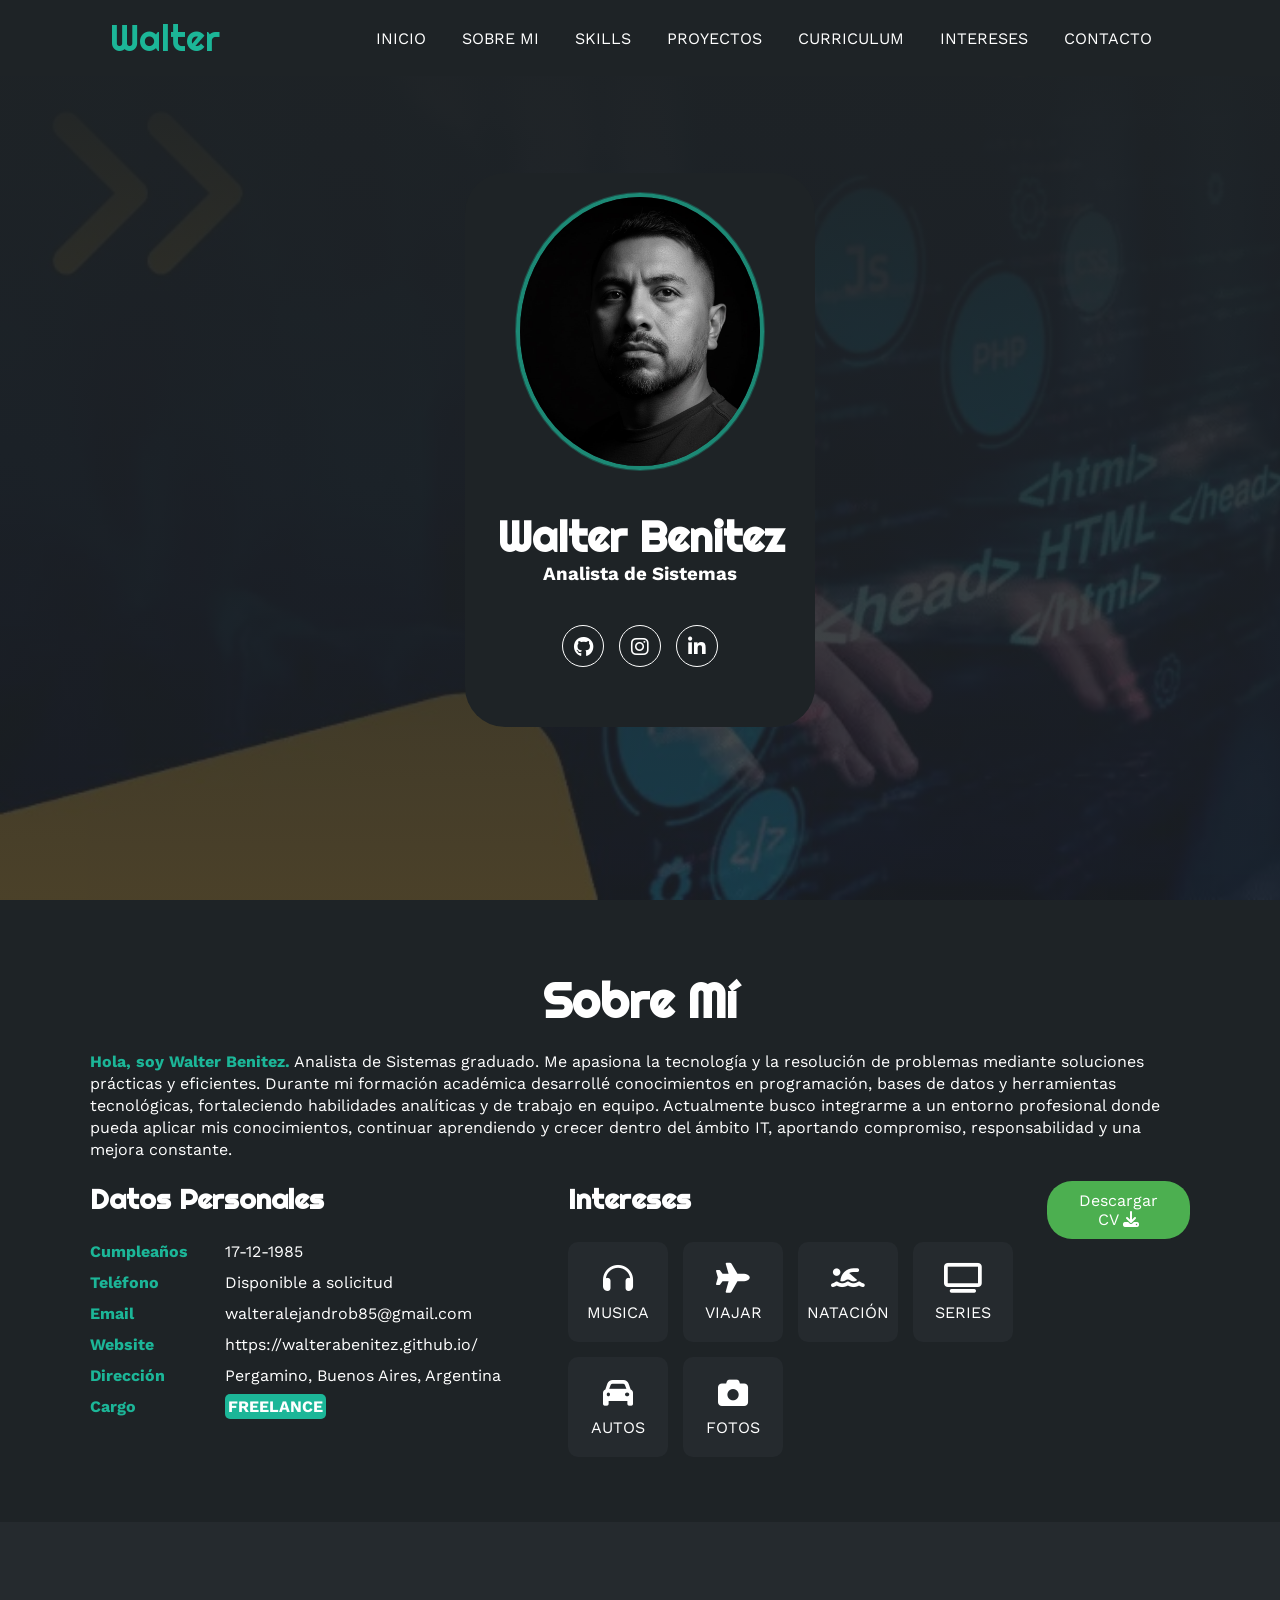
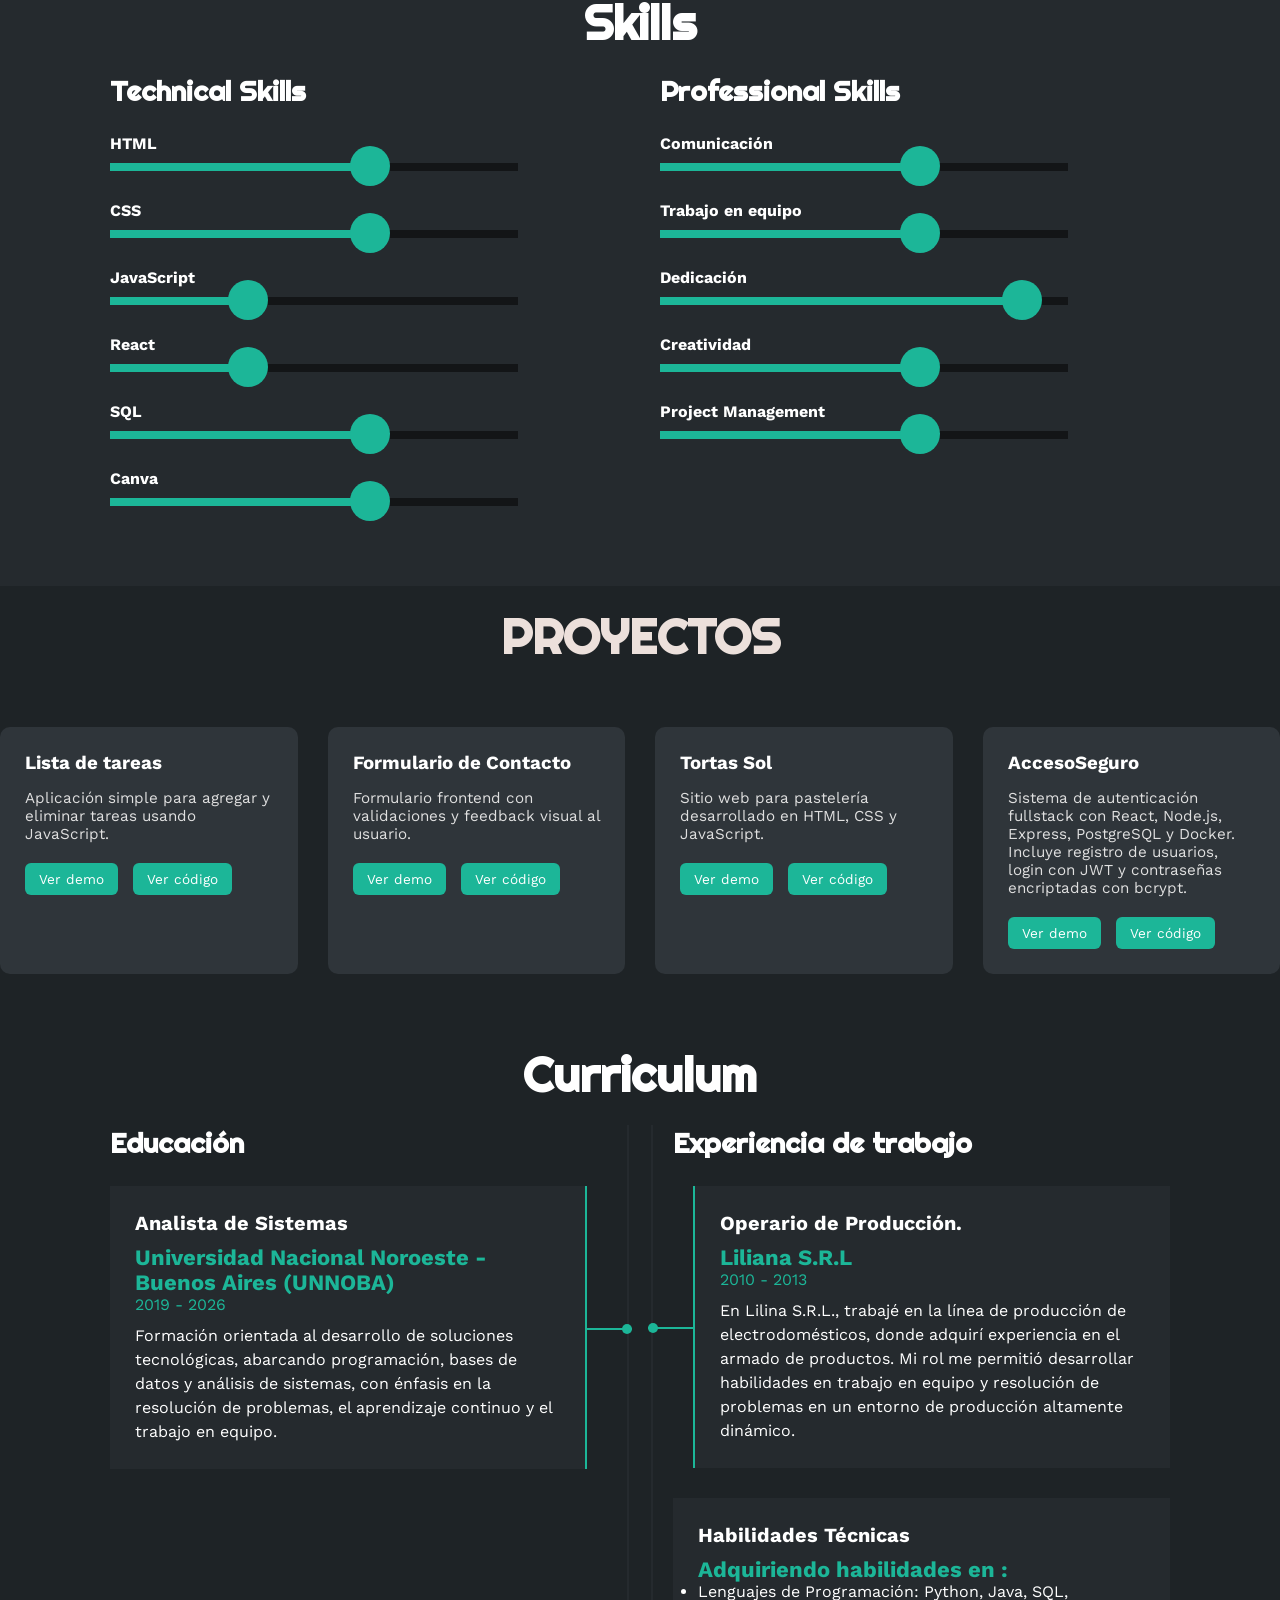
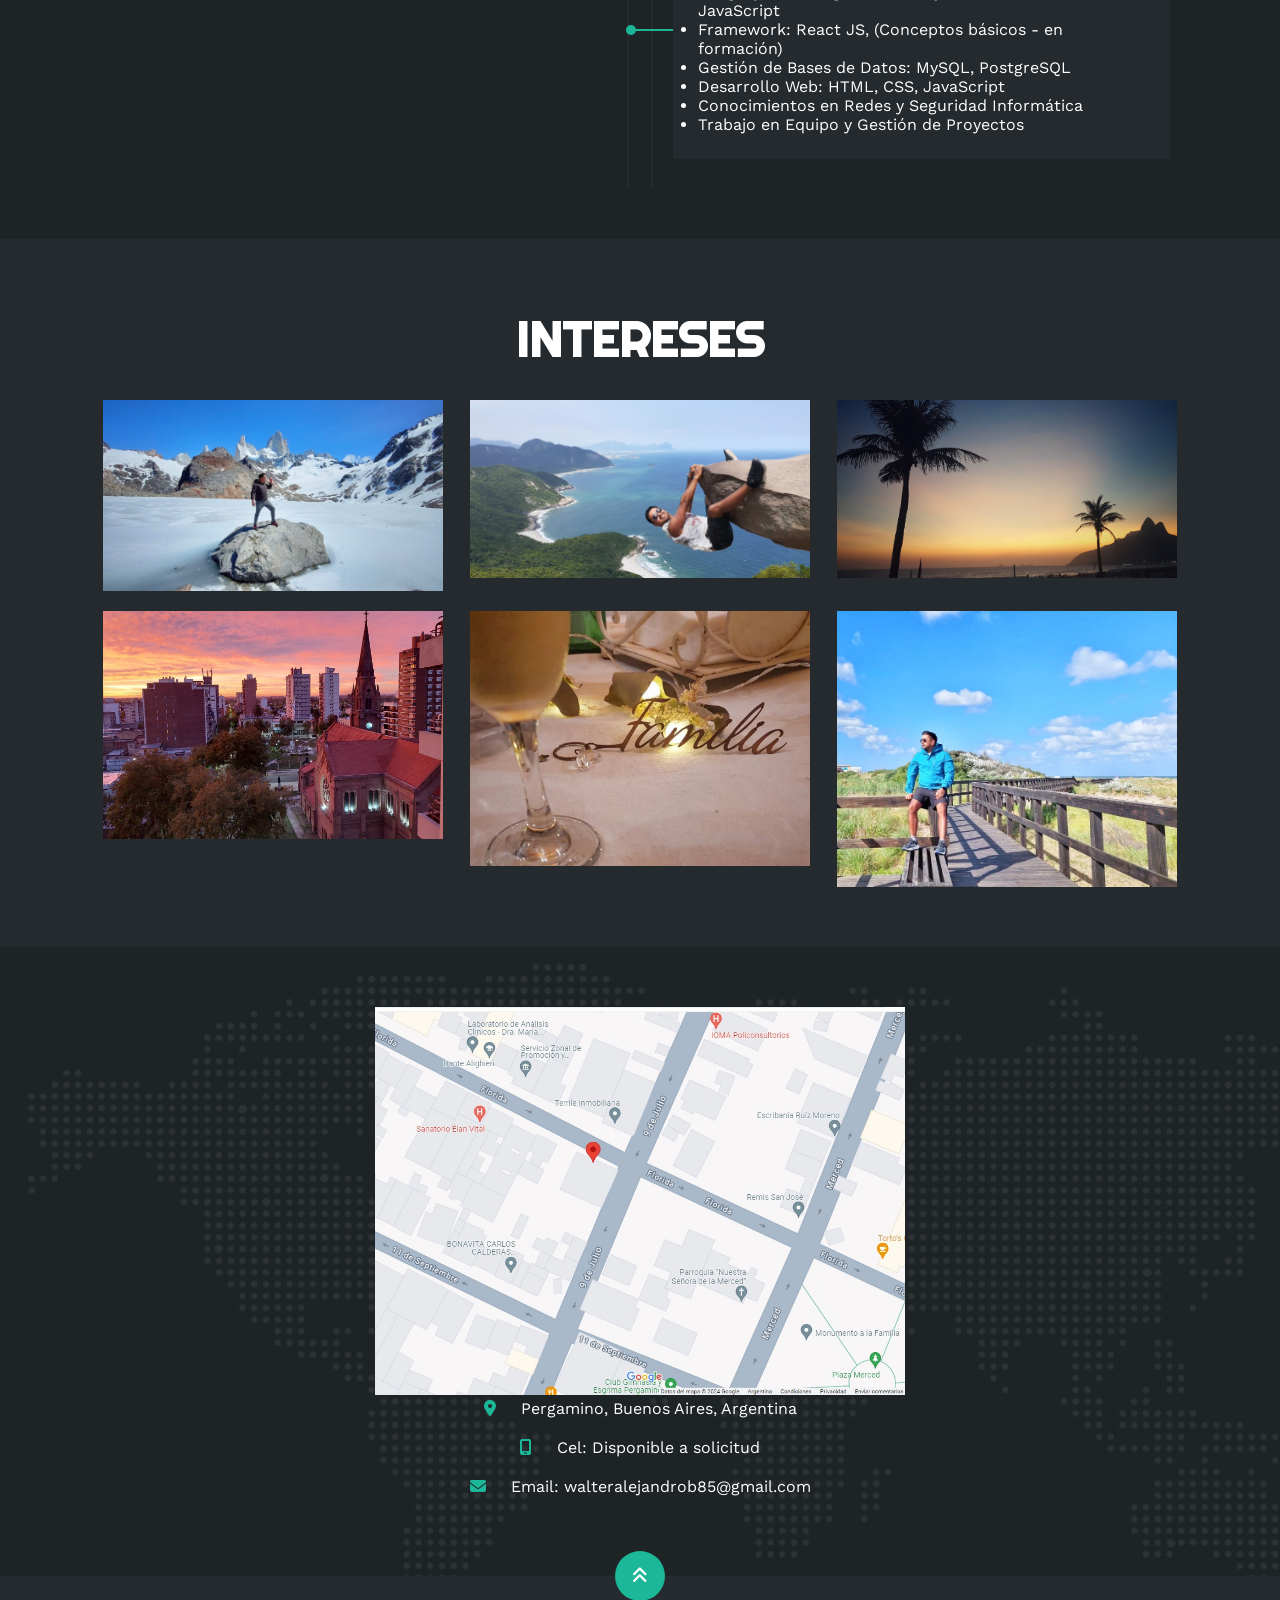
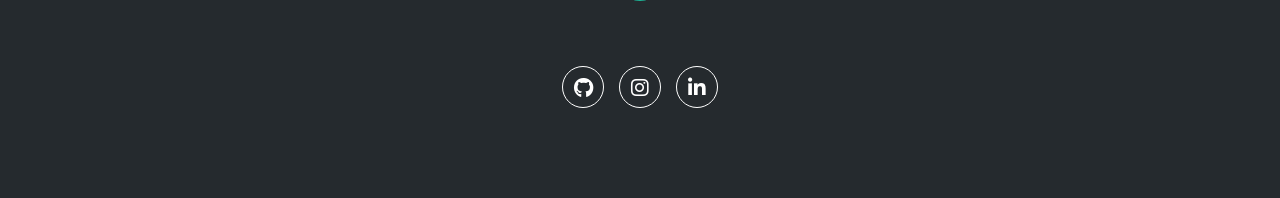
==== commit 72de916f: "agrego link demo AccesoSeguro al portfolio" ====
--- a/index.html
+++ b/index.html
@@ -300,6 +300,7 @@
           Incluye registro de usuarios, login con JWT y contraseñas encriptadas con bcrypt.
         </p>
         <div class="project-links">
+            <a href="https://acceso-seguro.vercel.app/" target="_blank">Ver demo</a>
           <a href="https://github.com/WalterABenitez/acceso-seguro" target="_blank">Ver código</a>
         </div>
       </div>
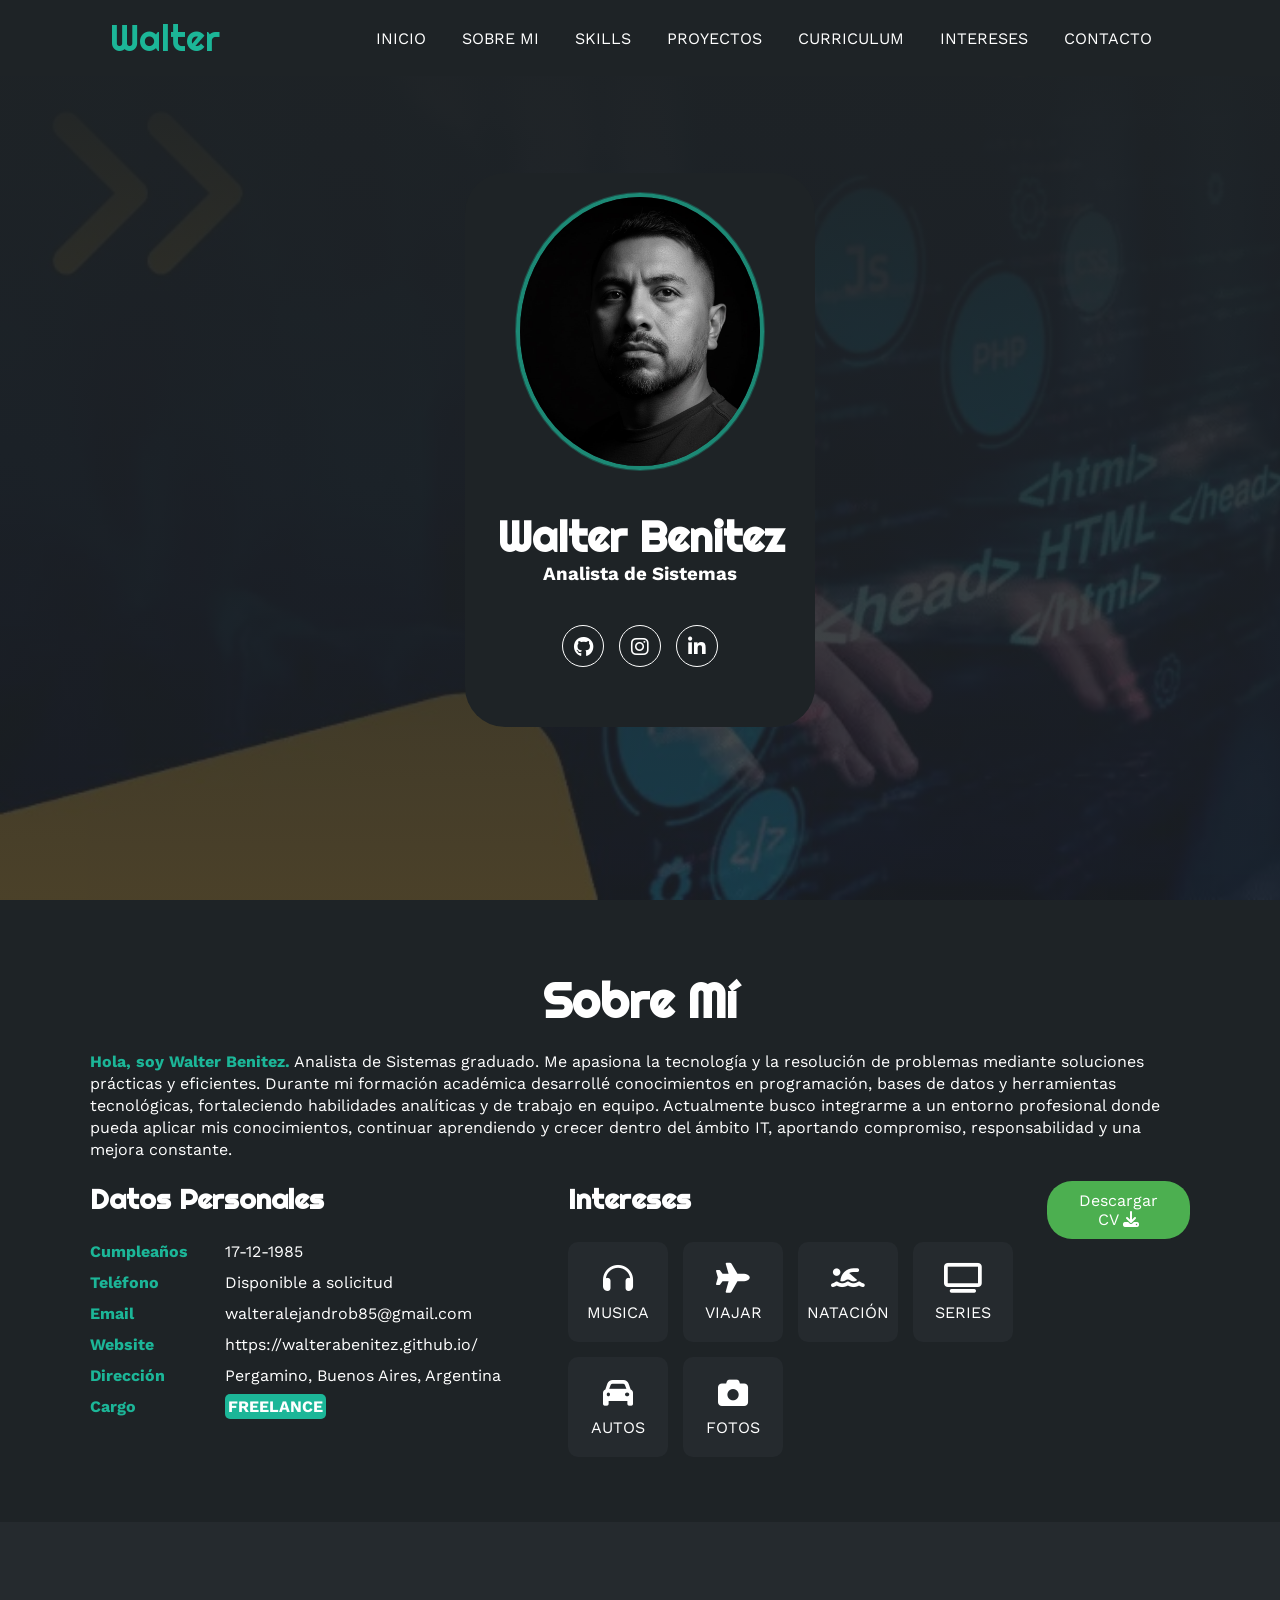
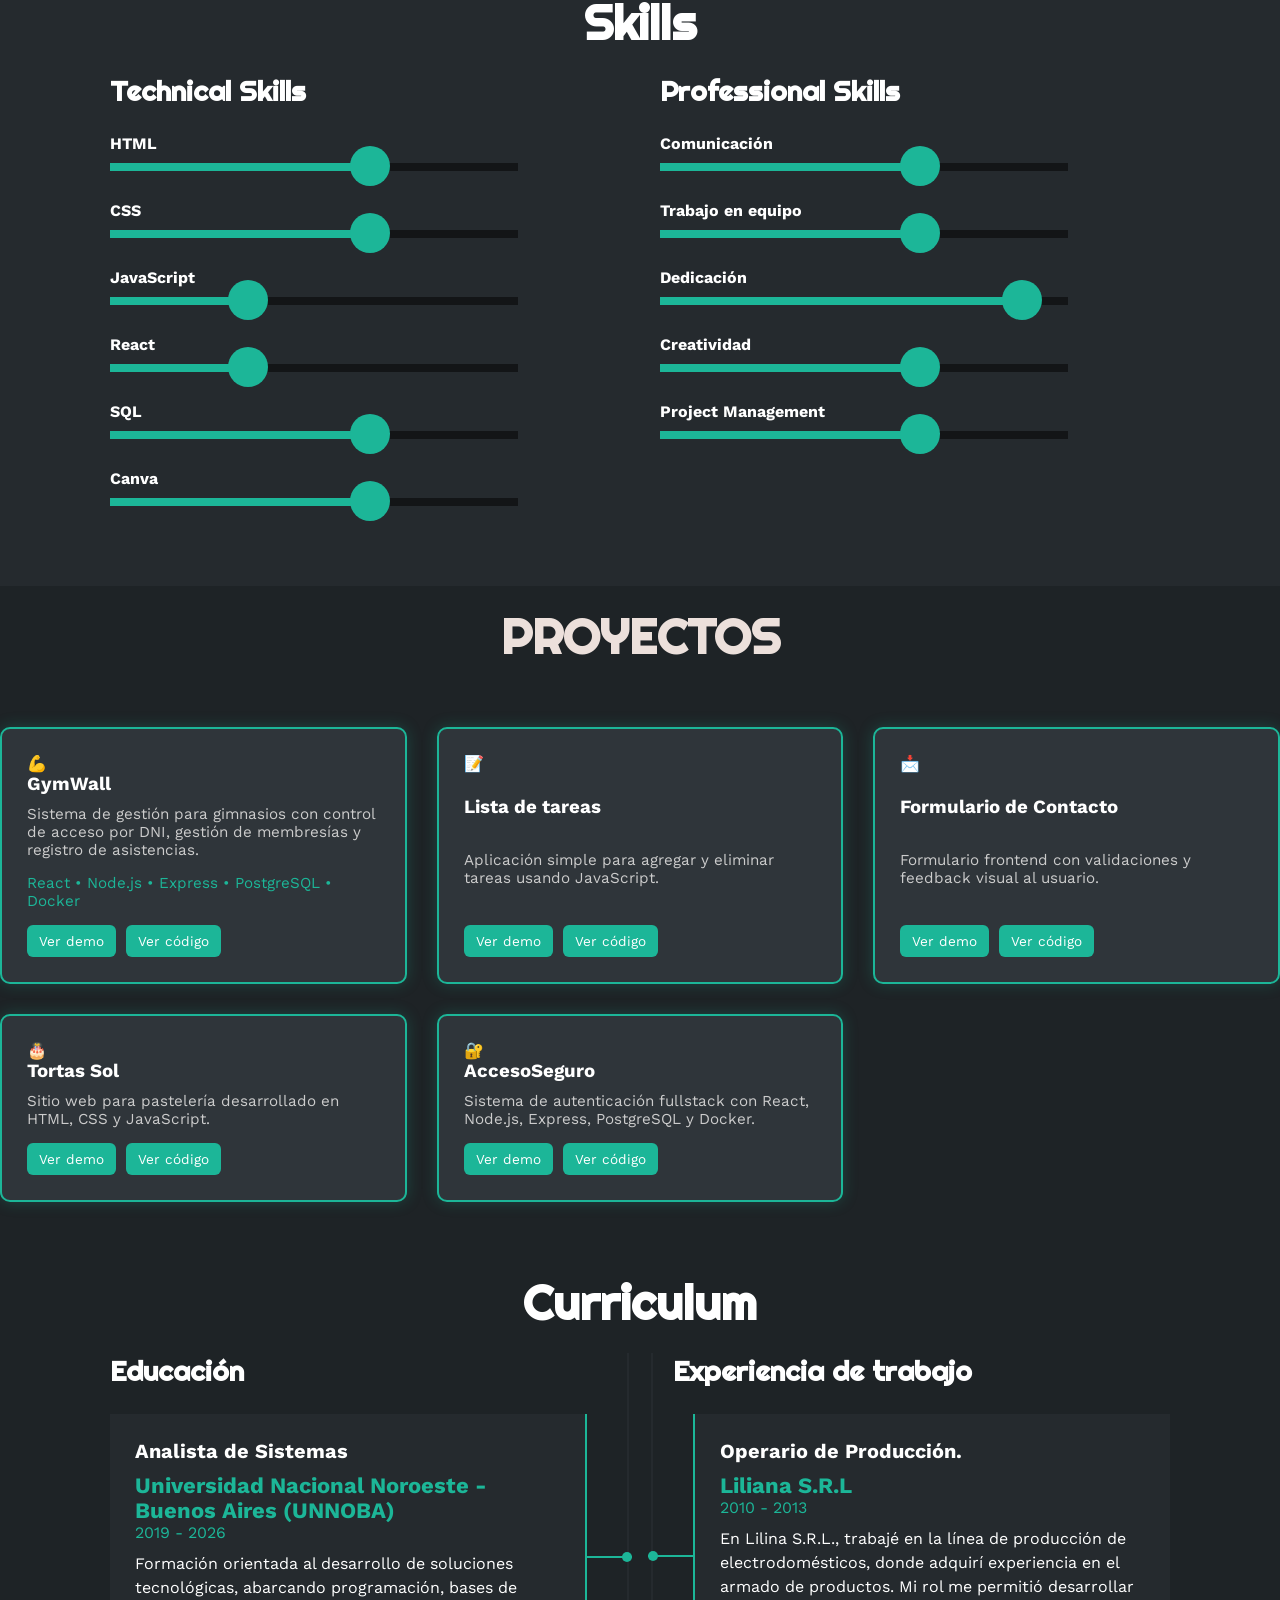
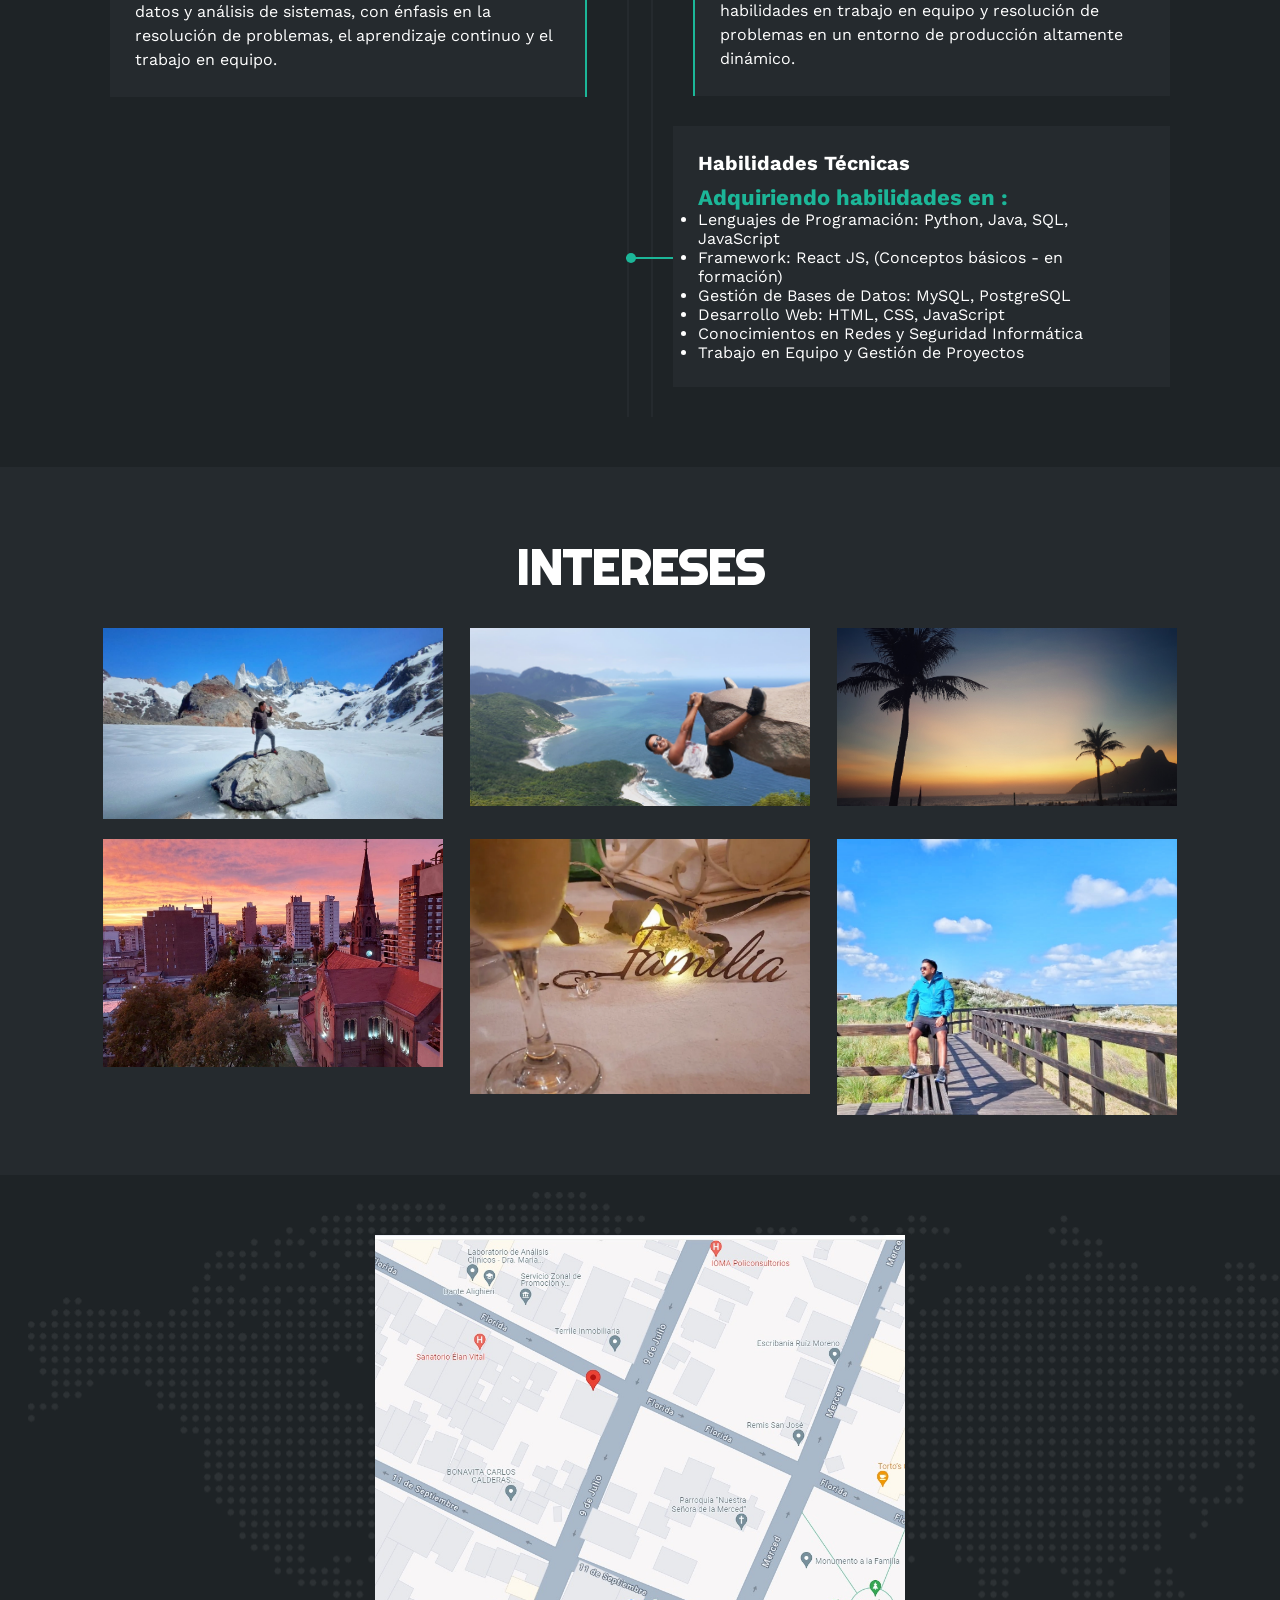
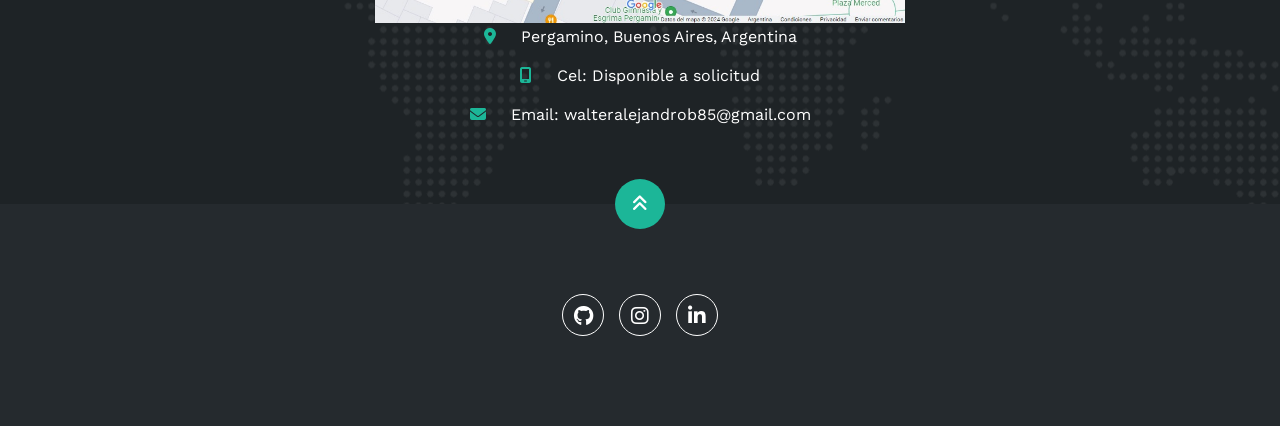
==== commit 5a2d43c7: "Actualizar index.html, estilo.css y agregar CV" ====
--- a/index.html
+++ b/index.html
@@ -256,13 +256,33 @@
   </div>
 </section>
 
-<section id="projects" class="projects contenido-seccion">
+<section id="projects" class="projects">
   <div class="contenido-seccion">
     <h2>Proyectos</h2>
 
     <div class="projects-container">
 
+      <!-- 🔥 GymWall PRIMERO -->
+      <div class="project-card destacado">
+        <div class="icon">💪</div>
+        <h3>GymWall</h3>
+        <p>
+          Sistema de gestión para gimnasios con control de acceso por DNI,
+          gestión de membresías y registro de asistencias.
+        </p>
+
+        <p class="tech">
+          React • Node.js • Express • PostgreSQL • Docker
+        </p>
+
+        <div class="project-links">
+          <a href="https://softwaregymwall.vercel.app" target="_blank">Ver demo</a>
+          <a href="https://github.com/WalterABenitez/gymwall" target="_blank">Ver código</a>
+        </div>
+      </div>
+
       <div class="project-card">
+        <div class="icon">📝</div>
         <h3>Lista de tareas</h3>
         <p>
           Aplicación simple para agregar y eliminar tareas usando JavaScript.
@@ -274,36 +294,41 @@
       </div>
 
       <div class="project-card">
+        <div class="icon">📩</div>
         <h3>Formulario de Contacto</h3>
         <p>
           Formulario frontend con validaciones y feedback visual al usuario.
         </p>
         <div class="project-links">
           <a href="proyectos/proyecto-2/frontend/index.html" target="_blank">Ver demo</a>
-          
-    </a>
-    <a href="https://github.com/WalterABenitez/WalterABenitez.github.io/tree/main/proyectos/proyecto-2" target="_blank">Ver código</a>
-        </div>
-      </div>
+          <a href="https://github.com/WalterABenitez/WalterABenitez.github.io/tree/main/proyectos/proyecto-2" target="_blank">Ver código</a>
+        </div>
+      </div>
+
       <div class="project-card">
+        <div class="icon">🎂</div>
         <h3>Tortas Sol</h3>
-        <p>Sitio web para pastelería desarrollado en HTML, CSS y JavaScript.</p>
+        <p>
+          Sitio web para pastelería desarrollado en HTML, CSS y JavaScript.
+        </p>
         <div class="project-links">
           <a href="https://walterabenitez.github.io/tortas-sol/" target="_blank">Ver demo</a>
           <a href="https://github.com/WalterABenitez/tortas-sol" target="_blank">Ver código</a>
-    </div>
-</div>
-<div class="project-card">
+        </div>
+      </div>
+
+      <div class="project-card">
+        <div class="icon">🔐</div>
         <h3>AccesoSeguro</h3>
         <p>
-          Sistema de autenticación fullstack con React, Node.js, Express, PostgreSQL y Docker. 
-          Incluye registro de usuarios, login con JWT y contraseñas encriptadas con bcrypt.
+          Sistema de autenticación fullstack con React, Node.js, Express, PostgreSQL y Docker.
         </p>
         <div class="project-links">
-            <a href="https://acceso-seguro.vercel.app/" target="_blank">Ver demo</a>
+          <a href="https://acceso-seguro.vercel.app" target="_blank">Ver demo</a>
           <a href="https://github.com/WalterABenitez/acceso-seguro" target="_blank">Ver código</a>
         </div>
       </div>
+
     </div>
   </div>
 </section>
--- a/estilo.css
+++ b/estilo.css
@@ -923,3 +923,86 @@
     margin-bottom: 40px;
     color: #ece0db !important;
 }
+
+/* GRID */
+.projects-container {
+    display: grid;
+    grid-template-columns: repeat(3, 1fr);
+    gap: 30px;
+}
+
+/* RESPONSIVE */
+@media (max-width: 900px) {
+  .projects-container {
+    grid-template-columns: repeat(2, 1fr);
+  }
+}
+
+@media (max-width: 600px) {
+  .projects-container {
+    grid-template-columns: 1fr;
+  }
+}
+
+/* CARD */
+.project-card {
+  display: flex;
+  flex-direction: column;
+  justify-content: space-between;
+
+  background-color: #2f353a;
+  padding: 25px;
+  border-radius: 10px;
+
+  /* 🔥 BORDE VERDE PARA TODAS */
+  border: 2px solid #1cb698;
+  box-shadow: 0 0 15px rgba(28, 182, 152, 0.25);
+
+  transition: transform 0.3s ease, box-shadow 0.3s ease, border 0.3s ease;
+}
+
+/* HOVER PRO */
+.project-card:hover {
+  transform: translateY(-6px);
+  box-shadow: 0 10px 25px rgba(28, 182, 152, 0.5);
+  border-color: #25aa94;
+}
+
+/* TEXTO */
+.project-card h3 {
+  color: #fff;
+  margin-bottom: 10px;
+}
+
+.project-card p {
+  color: #ccc;
+  font-size: 0.95rem;
+  margin-bottom: 15px;
+}
+
+/* TECNOLOGÍAS */
+.tech {
+  font-size: 0.85rem;
+  color: #1cb698 !important;
+  margin-bottom: 15px;
+}
+
+/* LINKS */
+.project-links {
+  display: flex;
+  gap: 10px;
+}
+
+.project-links a {
+  background-color: #1cb698;
+  color: #fff;
+  padding: 8px 12px;
+  border-radius: 6px;
+  text-decoration: none;
+  font-size: 0.85rem;
+  transition: background 0.3s ease;
+}
+
+.project-links a:hover {
+  background-color: #17a589;
+}
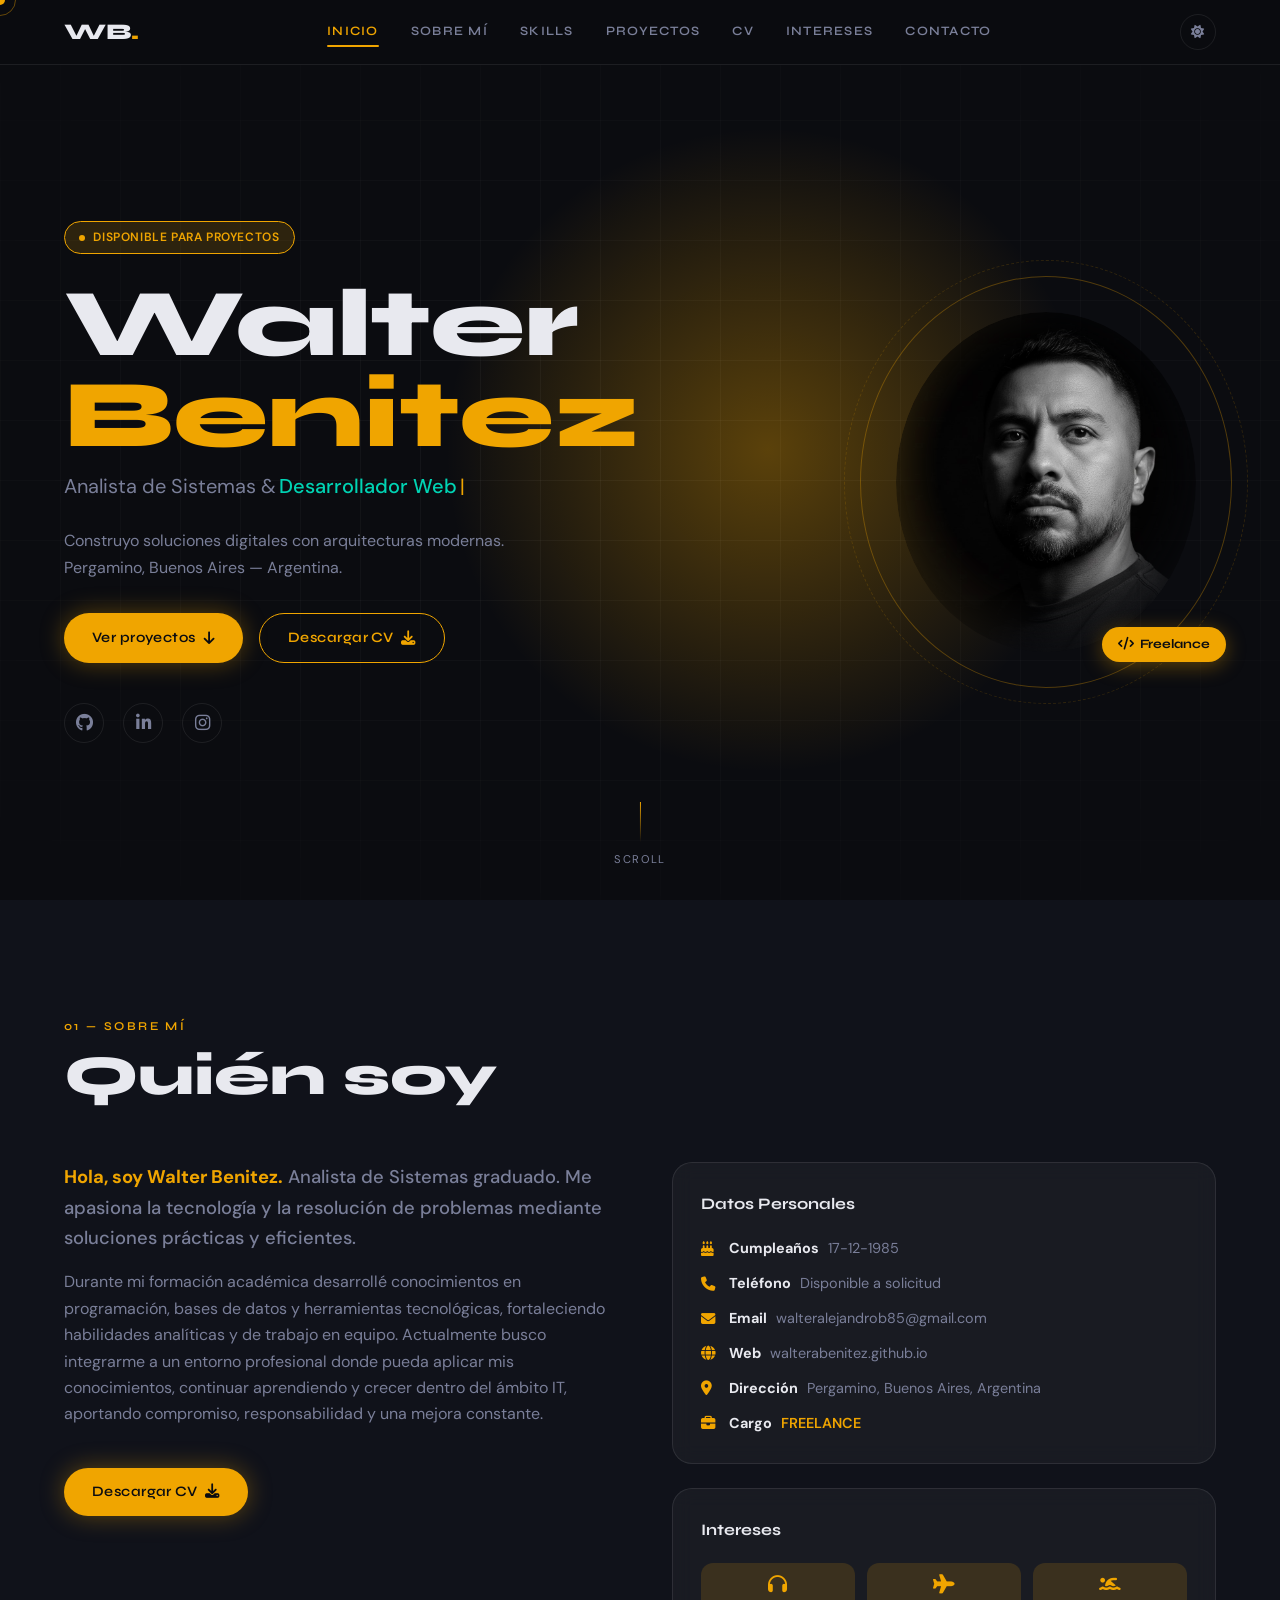
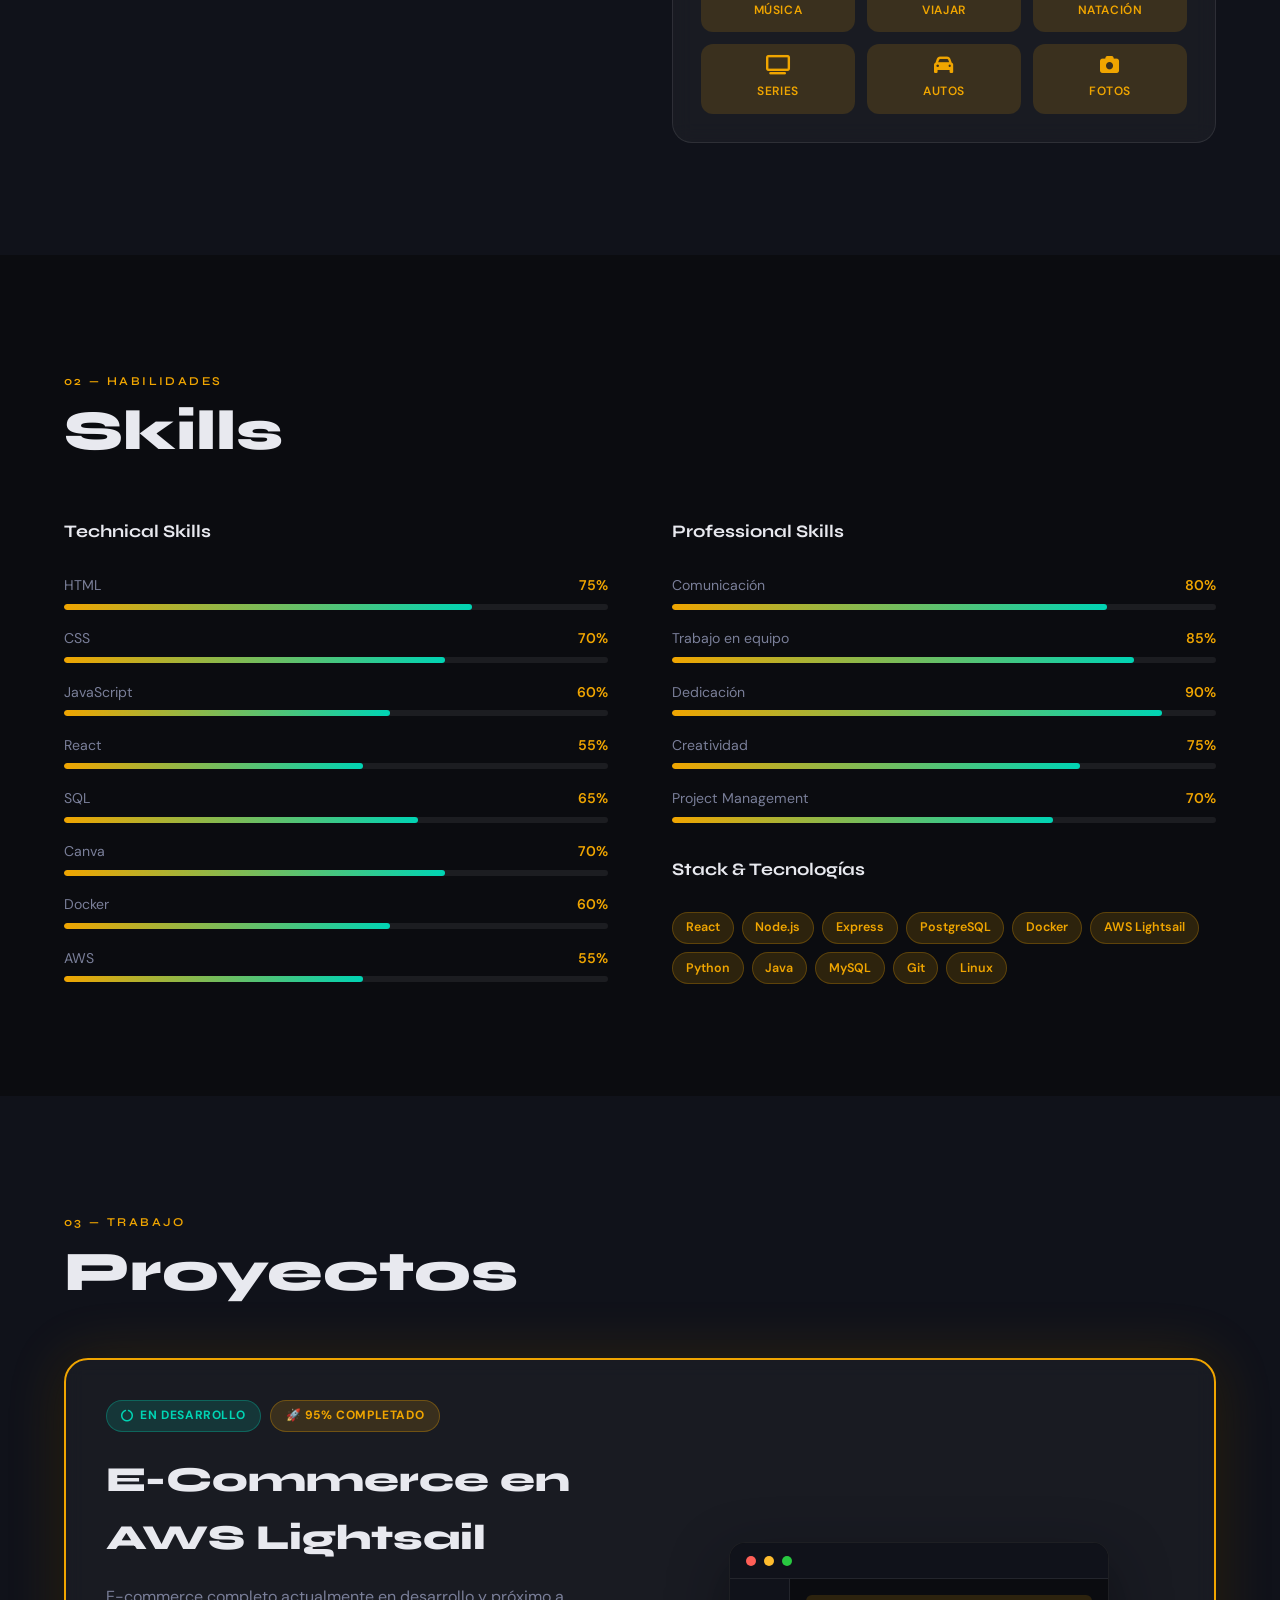
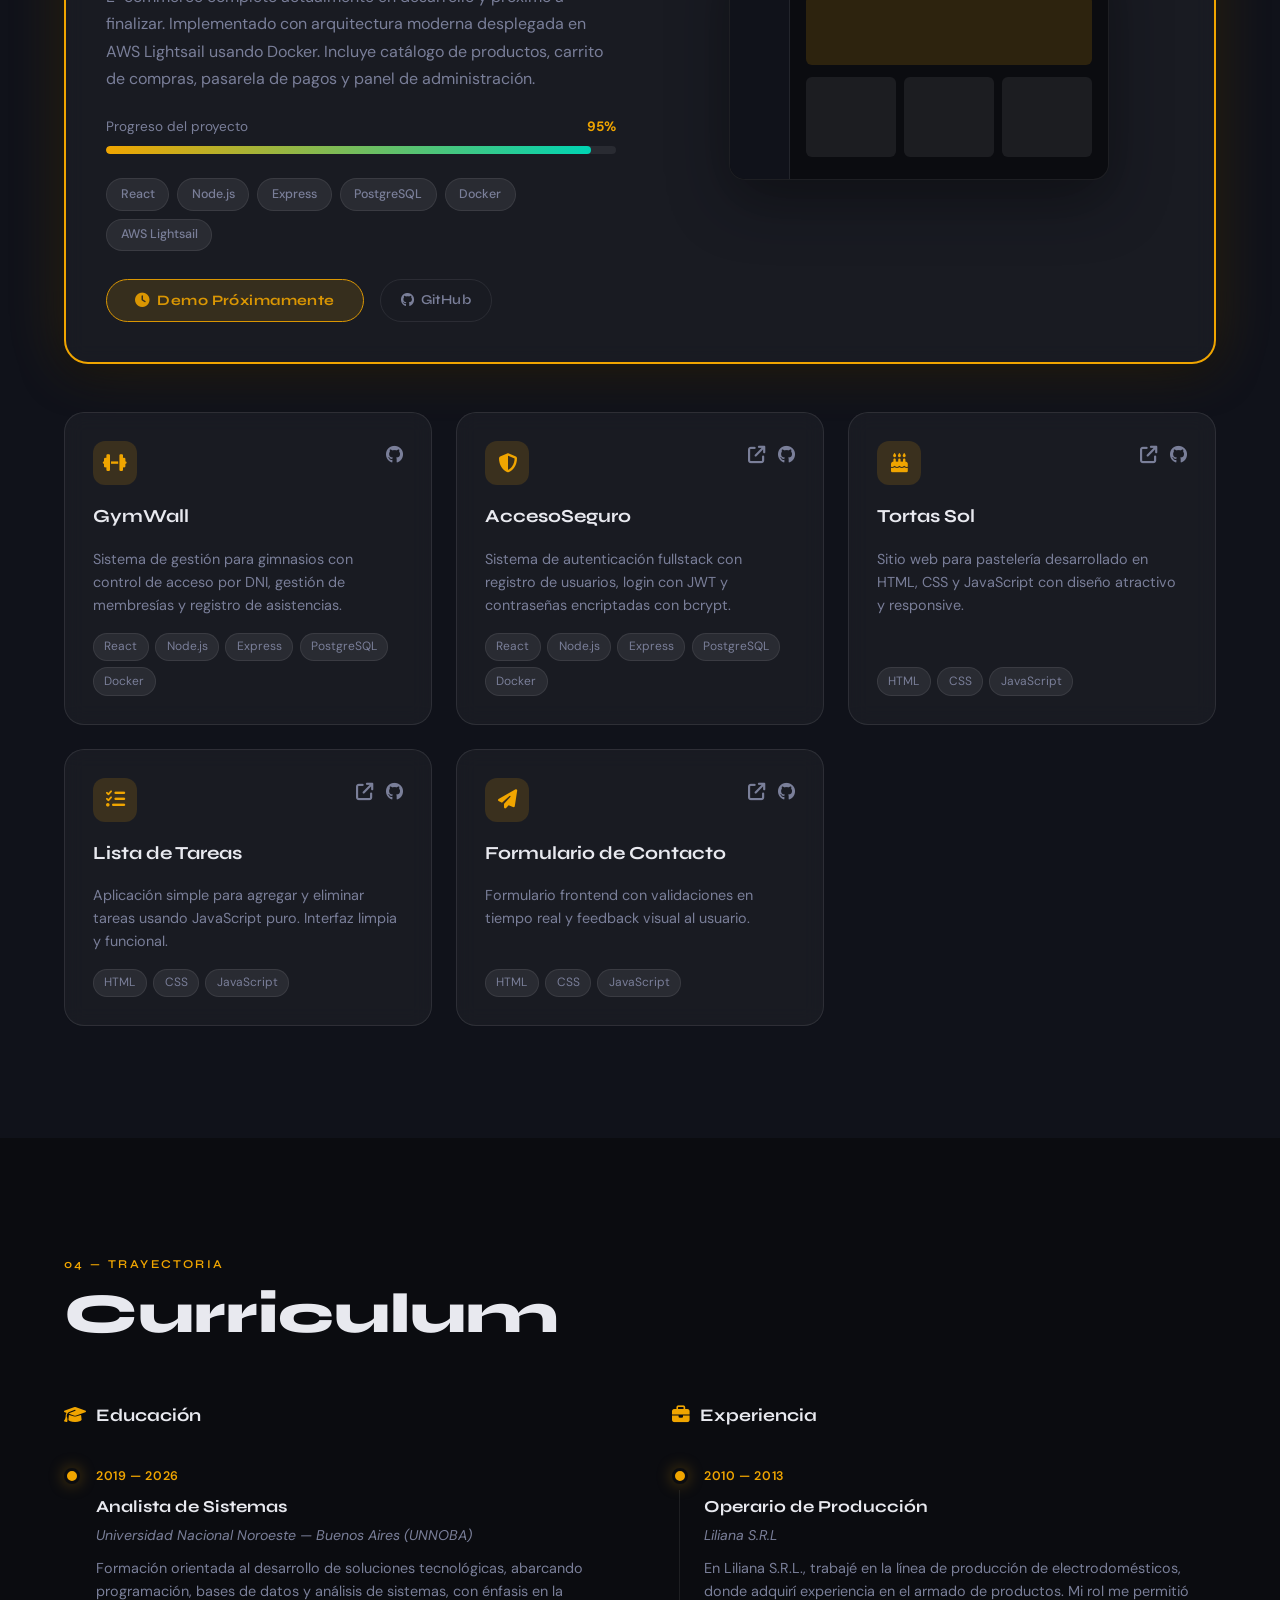
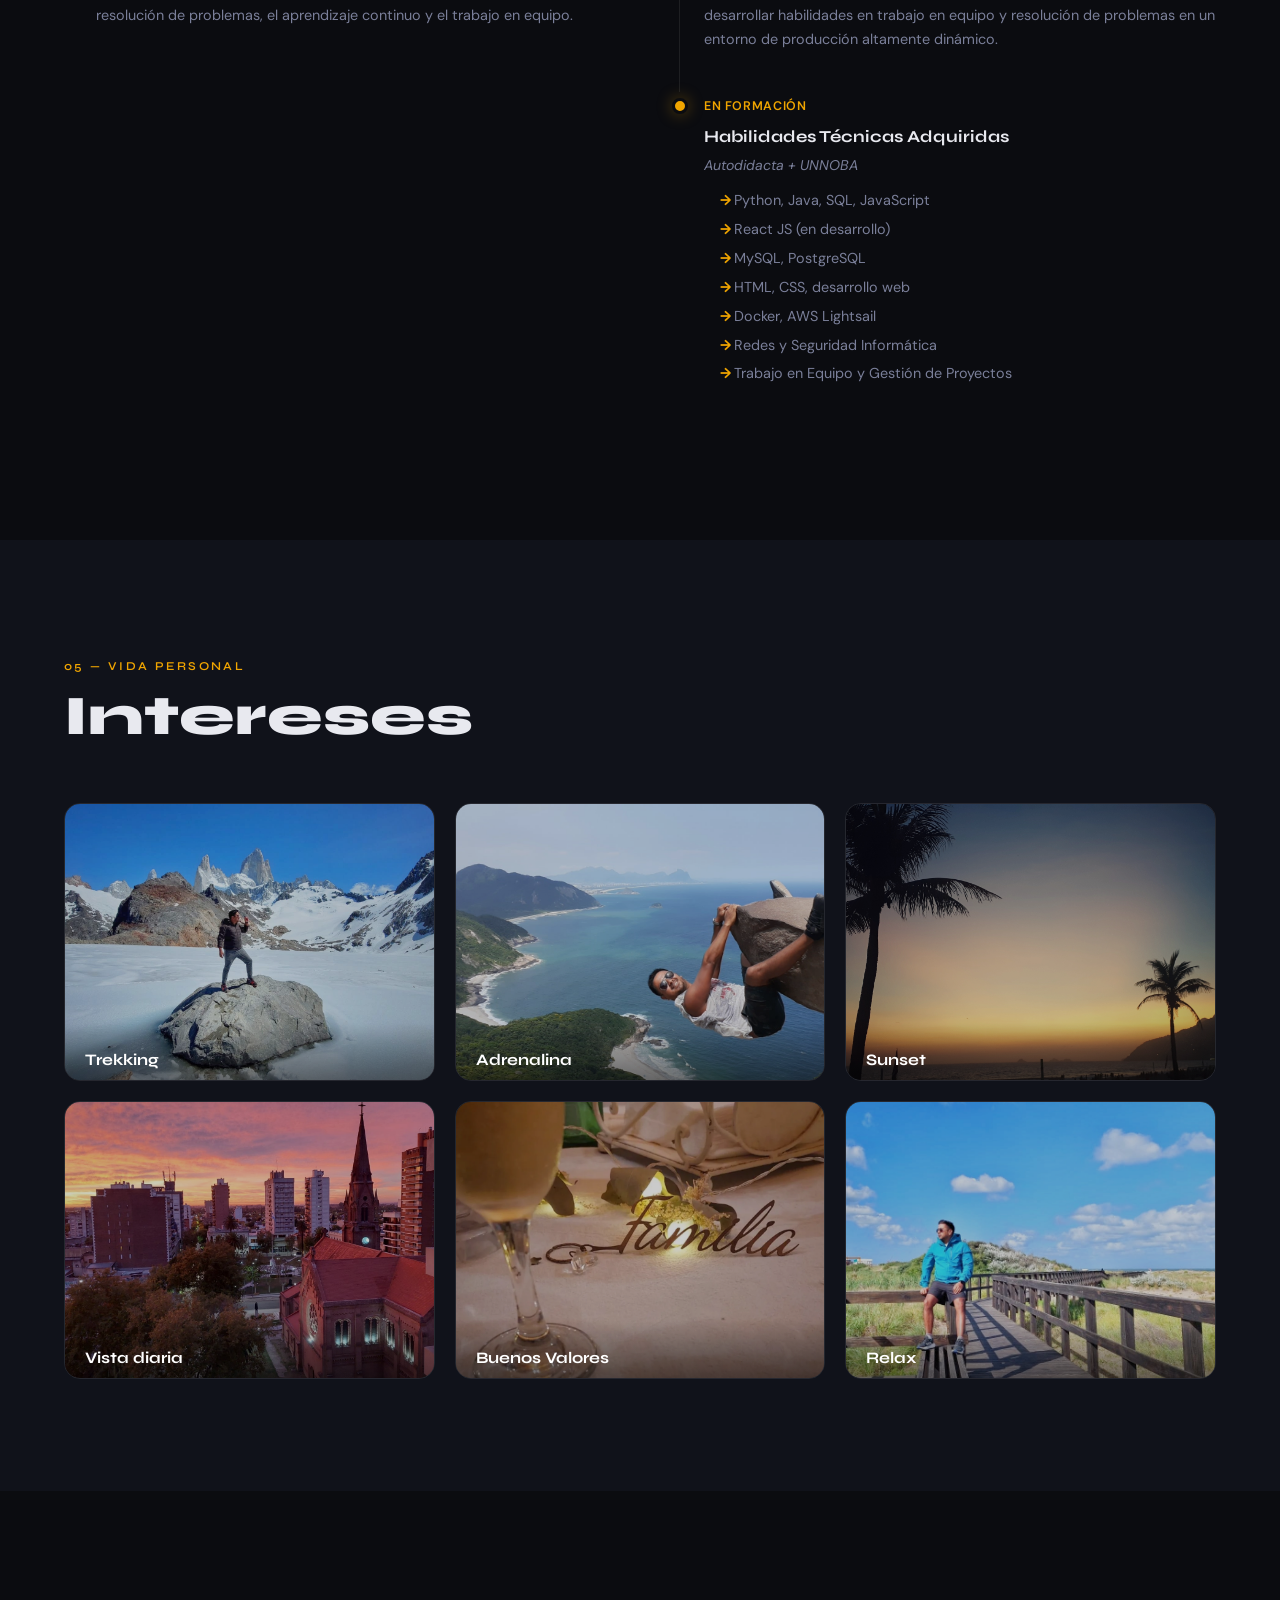
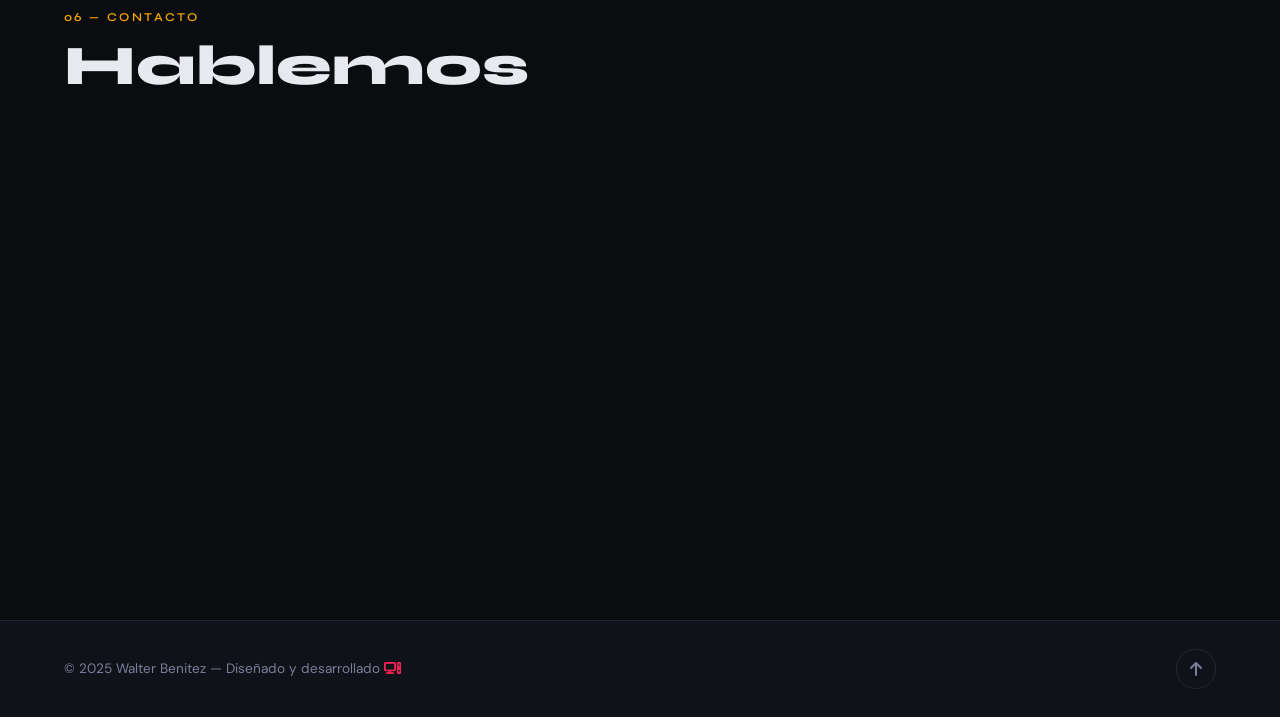
==== commit d0e59f75: "Rediseño completo del portfolio" ====
--- a/index.html
+++ b/index.html
@@ -1,484 +1,607 @@
 <!DOCTYPE html>
-<html lang="es">
+<html lang="es" data-theme="dark">
 <head>
-    <meta charset="UTF-8">
-    <meta http-equiv="X-UA-Compatible" content="IE=edge">
-    <meta name="viewport" content="width=device-width, initial-scale=1.0">
-    <link rel="stylesheet" href="https://cdnjs.cloudflare.com/ajax/libs/font-awesome/6.1.2/css/all.min.css" integrity="sha512-1sCRPdkRXhBV2PBLUdRb4tMg1w2YPf37qatUFeS7zlBy7jJI8Lf4VHwWfZZfpXtYSLy85pkm9GaYVYMfw5BC1A==" crossorigin="anonymous" referrerpolicy="no-referrer" />
-    <meta name="description" content="Portfolio de Walter Benitez, analista de sistemas y desarrollador web. Proyectos de desarrollo frontend y soluciones digitales.">
-    <link rel="stylesheet" href="estilo.css">
-    <link rel="icon" type="image/png" href="assets/icons/walter-icon.png">
-    <meta name="google-site-verification" content="7Ecglra-fqhUr8Nem5dWiA6LOUY_khN40NJXRmtbD-8" />
+  <meta charset="UTF-8" />
+  <meta http-equiv="X-UA-Compatible" content="IE=edge" />
+  <meta name="viewport" content="width=device-width, initial-scale=1.0" />
+
+  <!-- SEO -->
+  <title>Walter Benitez — Analista de Sistemas & Desarrollador Web</title>
+  <meta name="description" content="Portfolio de Walter Benitez, Analista de Sistemas graduado. Desarrollador web fullstack especializado en React, Node.js, Docker y AWS. Pergamino, Buenos Aires, Argentina." />
+  <meta name="keywords" content="Walter Benitez, analista de sistemas, desarrollador web, React, Node.js, Docker, AWS, Pergamino, Argentina" />
+  <meta name="author" content="Walter Benitez" />
+  <meta name="robots" content="index, follow" />
+  <link rel="canonical" href="https://walterabenitez.github.io/" />
+
+  <!-- Open Graph -->
+  <meta property="og:type" content="website" />
+  <meta property="og:url" content="https://walterabenitez.github.io/" />
+  <meta property="og:title" content="Walter Benitez — Analista de Sistemas & Desarrollador Web" />
+  <meta property="og:description" content="Portfolio de Walter Benitez. Proyectos fullstack con React, Node.js, Docker y AWS. Basado en Pergamino, Argentina." />
+  <meta property="og:image" content="https://walterabenitez.github.io/img/hero.jpg" />
+
+  <!-- Twitter Card -->
+  <meta name="twitter:card" content="summary_large_image" />
+  <meta name="twitter:title" content="Walter Benitez — Analista de Sistemas" />
+  <meta name="twitter:description" content="Portfolio de Walter Benitez. Proyectos fullstack con React, Node.js, Docker y AWS." />
+
+  <!-- Google Site Verification -->
+  <meta name="google-site-verification" content="7Ecglra-fqhUr8Nem5dWiA6LOUY_khN40NJXRmtbD-8" />
+
+  <!-- Fonts -->
+  <link rel="preconnect" href="https://fonts.googleapis.com" />
+  <link rel="preconnect" href="https://fonts.gstatic.com" crossorigin />
+  <link href="https://fonts.googleapis.com/css2?family=Syne:wght@400;600;700;800&family=DM+Sans:ital,wght@0,300;0,400;0,500;1,300&display=swap" rel="stylesheet" />
+
+  <!-- Icons -->
+  <link rel="stylesheet" href="https://cdnjs.cloudflare.com/ajax/libs/font-awesome/6.5.0/css/all.min.css" crossorigin="anonymous" referrerpolicy="no-referrer" />
+
+  <!-- Favicon -->
+  <link rel="icon" type="image/png" href="assets/icons/walter-icon.png" />
+
+  <link rel="stylesheet" href="styles.css" />
 </head>
 <body>
-    <!-- MENU ENCABEZADO -->
-    <div class="contenedor-header">
-        <header>
-            <div class="logo">
-                <a href="#">Walter</a>
-            </div>
-            <nav id="nav">
-                <ul>
-                    <li><a href="#inicio" onclick="seleccionar()">INICIO</a></li>
-                    <li><a href="#sobremi" onclick="seleccionar()">SOBRE MI</a></li>
-                    <li><a href="#skills" onclick="seleccionar()">SKILLS</a></li>
-                    <li><a href="#projects" onclick="seleccionar()">PROYECTOS</a></li>
-                    <li><a href="#curriculum" onclick="seleccionar()">CURRICULUM</a></li>
-                    <li><a href="#portfolio" onclick="seleccionar()">INTERESES</a></li>
-                    <li><a href="#contacto" onclick="seleccionar()">CONTACTO</a></li>
-                </ul>
-            </nav>
-            <div class="nav-responsive" onclick="mostrarOcultarMenu()">
-                <i class="fa-solid fa-bars"></i>
-            </div>
-        </header>
+
+  <!-- ═══════════════════════════ CURSOR ═══════════════════════════ -->
+  <div class="cursor" id="cursor" aria-hidden="true"></div>
+  <div class="cursor-trail" id="cursor-trail" aria-hidden="true"></div>
+
+  <!-- ═══════════════════════════ NAVBAR ═══════════════════════════ -->
+  <header class="navbar" id="navbar" role="banner">
+    <div class="nav-inner">
+      <a href="#inicio" class="nav-logo" aria-label="Inicio">WB<span class="dot">.</span></a>
+      <nav class="nav-links" id="nav-links" role="navigation" aria-label="Navegación principal">
+        <a href="#inicio">Inicio</a>
+        <a href="#sobre">Sobre mí</a>
+        <a href="#skills">Skills</a>
+        <a href="#proyectos">Proyectos</a>
+        <a href="#curriculum">CV</a>
+        <a href="#intereses">Intereses</a>
+        <a href="#contacto">Contacto</a>
+      </nav>
+      <div class="nav-actions">
+        <button class="theme-toggle" id="theme-toggle" aria-label="Cambiar tema claro/oscuro" title="Cambiar tema">
+          <i class="fa-solid fa-sun" id="theme-icon"></i>
+        </button>
+        <button class="nav-burger" id="nav-burger" aria-label="Abrir menú" aria-expanded="false" aria-controls="nav-links">
+          <span></span><span></span><span></span>
+        </button>
+      </div>
     </div>
-
-    <!-- SECCION INICIO -->
-    <section id="inicio" class="inicio">
-        <div class="contenido-banner">
-            <div class="contenedor-img">
-                <img src="img/hero.jpg" alt="Imagen principal">
-            </div>
-            <h1>Walter Benitez</h1>
-            <h3>Analista de Sistemas</h3>
-            <div class="redes">
-                <a href="https://github.com/WalterABenitez" target="_blank">
-                    <i class="fa-brands fa-github"></i>
+  </header>
+
+  <main>
+
+    <!-- ═══════════════════════════ HERO ═══════════════════════════ -->
+    <section id="inicio" class="hero" aria-label="Presentación">
+      <div class="hero-bg-grid" aria-hidden="true"></div>
+      <div class="hero-glow" aria-hidden="true"></div>
+
+      <div class="hero-inner">
+        <div class="hero-text">
+          <div class="hero-tag" aria-hidden="true">
+            <span class="tag-dot"></span>
+            Disponible para proyectos
+          </div>
+          <h1 class="hero-name">
+            Walter<br/>
+            <span class="hero-name-accent">Benitez</span>
+          </h1>
+          <div class="hero-role">
+            <span class="role-static">Analista de Sistemas &amp; </span>
+            <span class="typewriter" id="typewriter" aria-live="polite"></span>
+            <span class="typewriter-cursor" aria-hidden="true">|</span>
+          </div>
+          <p class="hero-sub">
+            Construyo soluciones digitales con arquitecturas modernas.<br/>
+            Pergamino, Buenos Aires — Argentina.
+          </p>
+          <div class="hero-cta">
+            <a href="#proyectos" class="btn btn-primary">Ver proyectos <i class="fa-solid fa-arrow-down"></i></a>
+            <a href="docs/C-V-WalterBenitez.pdf" download class="btn btn-ghost">Descargar CV <i class="fa-solid fa-download"></i></a>
+          </div>
+          <div class="hero-social" aria-label="Redes sociales">
+            <a href="https://github.com/WalterABenitez" target="_blank" rel="noopener noreferrer" aria-label="GitHub"><i class="fa-brands fa-github"></i></a>
+            <a href="https://www.linkedin.com/in/walter-alejandro-benitez-84749420b/" target="_blank" rel="noopener noreferrer" aria-label="LinkedIn"><i class="fa-brands fa-linkedin-in"></i></a>
+            <a href="https://www.instagram.com/blackwall85/" target="_blank" rel="noopener noreferrer" aria-label="Instagram"><i class="fa-brands fa-instagram"></i></a>
+          </div>
+        </div>
+
+        <div class="hero-portrait-wrap">
+          <div class="hero-portrait-ring" aria-hidden="true"></div>
+          <div class="hero-portrait-ring ring-2" aria-hidden="true"></div>
+          <img
+            src="img/foto-perfil.jpg"
+            alt="Foto de perfil de Walter Benitez"
+            class="hero-portrait"
+            onerror="this.src='img/hero.jpg'"
+          />
+          <div class="hero-portrait-badge" aria-label="Freelance">
+            <i class="fa-solid fa-code"></i>
+            <span>Freelance</span>
+          </div>
+        </div>
+      </div>
+
+      <div class="scroll-hint" aria-hidden="true">
+        <div class="scroll-line"></div>
+        <span>scroll</span>
+      </div>
+    </section>
+
+    <!-- ═══════════════════════════ SOBRE MÍ ═══════════════════════════ -->
+    <section id="sobre" class="section sobre" aria-labelledby="sobre-title">
+      <div class="container">
+        <div class="section-header">
+          <span class="section-label">01 — Sobre mí</span>
+          <h2 id="sobre-title" class="section-title">Quién soy</h2>
+        </div>
+
+        <div class="sobre-grid">
+          <div class="sobre-text reveal">
+            <p class="sobre-intro">
+              <strong>Hola, soy Walter Benitez.</strong> Analista de Sistemas graduado. Me apasiona la tecnología y la resolución de problemas mediante soluciones prácticas y eficientes.
+            </p>
+            <p>
+              Durante mi formación académica desarrollé conocimientos en programación, bases de datos y herramientas tecnológicas, fortaleciendo habilidades analíticas y de trabajo en equipo. Actualmente busco integrarme a un entorno profesional donde pueda aplicar mis conocimientos, continuar aprendiendo y crecer dentro del ámbito IT, aportando compromiso, responsabilidad y una mejora constante.
+            </p>
+            <a href="docs/C-V-WalterBenitez.pdf" download class="btn btn-primary mt-1">
+              Descargar CV <i class="fa-solid fa-download"></i>
+            </a>
+          </div>
+
+          <div class="sobre-cards reveal">
+            <div class="info-card">
+              <h3>Datos Personales</h3>
+              <ul class="data-list">
+                <li><i class="fa-solid fa-cake-candles" aria-hidden="true"></i><span><strong>Cumpleaños</strong> 17-12-1985</span></li>
+                <li><i class="fa-solid fa-phone" aria-hidden="true"></i><span><strong>Teléfono</strong> Disponible a solicitud</span></li>
+                <li><i class="fa-solid fa-envelope" aria-hidden="true"></i><span><strong>Email</strong> walteralejandrob85@gmail.com</span></li>
+                <li><i class="fa-solid fa-globe" aria-hidden="true"></i><span><strong>Web</strong> walterabenitez.github.io</span></li>
+                <li><i class="fa-solid fa-location-dot" aria-hidden="true"></i><span><strong>Dirección</strong> Pergamino, Buenos Aires, Argentina</span></li>
+                <li><i class="fa-solid fa-briefcase" aria-hidden="true"></i><span><strong>Cargo</strong> <em>FREELANCE</em></span></li>
+              </ul>
+            </div>
+
+            <div class="info-card">
+              <h3>Intereses</h3>
+              <div class="interests-grid">
+                <div class="interest-item"><i class="fa-solid fa-headphones"></i><span>Música</span></div>
+                <div class="interest-item"><i class="fa-solid fa-plane"></i><span>Viajar</span></div>
+                <div class="interest-item"><i class="fa-solid fa-person-swimming"></i><span>Natación</span></div>
+                <div class="interest-item"><i class="fa-solid fa-tv"></i><span>Series</span></div>
+                <div class="interest-item"><i class="fa-solid fa-car"></i><span>Autos</span></div>
+                <div class="interest-item"><i class="fa-solid fa-camera"></i><span>Fotos</span></div>
+              </div>
+            </div>
+          </div>
+        </div>
+      </div>
+    </section>
+
+    <!-- ═══════════════════════════ SKILLS ═══════════════════════════ -->
+    <section id="skills" class="section skills" aria-labelledby="skills-title">
+      <div class="container">
+        <div class="section-header">
+          <span class="section-label">02 — Habilidades</span>
+          <h2 id="skills-title" class="section-title">Skills</h2>
+        </div>
+
+        <div class="skills-grid">
+          <div class="skills-col reveal">
+            <h3 class="skills-col-title">Technical Skills</h3>
+            <div class="skill-list">
+              <div class="skill-item" data-pct="75">
+                <div class="skill-info"><span>HTML</span><span class="skill-pct">75%</span></div>
+                <div class="skill-bar"><div class="skill-fill" data-width="75"></div></div>
+              </div>
+              <div class="skill-item" data-pct="70">
+                <div class="skill-info"><span>CSS</span><span class="skill-pct">70%</span></div>
+                <div class="skill-bar"><div class="skill-fill" data-width="70"></div></div>
+              </div>
+              <div class="skill-item" data-pct="60">
+                <div class="skill-info"><span>JavaScript</span><span class="skill-pct">60%</span></div>
+                <div class="skill-bar"><div class="skill-fill" data-width="60"></div></div>
+              </div>
+              <div class="skill-item" data-pct="55">
+                <div class="skill-info"><span>React</span><span class="skill-pct">55%</span></div>
+                <div class="skill-bar"><div class="skill-fill" data-width="55"></div></div>
+              </div>
+              <div class="skill-item" data-pct="65">
+                <div class="skill-info"><span>SQL</span><span class="skill-pct">65%</span></div>
+                <div class="skill-bar"><div class="skill-fill" data-width="65"></div></div>
+              </div>
+              <div class="skill-item" data-pct="70">
+                <div class="skill-info"><span>Canva</span><span class="skill-pct">70%</span></div>
+                <div class="skill-bar"><div class="skill-fill" data-width="70"></div></div>
+              </div>
+              <div class="skill-item" data-pct="60">
+                <div class="skill-info"><span>Docker</span><span class="skill-pct">60%</span></div>
+                <div class="skill-bar"><div class="skill-fill" data-width="60"></div></div>
+              </div>
+              <div class="skill-item" data-pct="55">
+                <div class="skill-info"><span>AWS</span><span class="skill-pct">55%</span></div>
+                <div class="skill-bar"><div class="skill-fill" data-width="55"></div></div>
+              </div>
+            </div>
+          </div>
+
+          <div class="skills-col reveal">
+            <h3 class="skills-col-title">Professional Skills</h3>
+            <div class="skill-list">
+              <div class="skill-item" data-pct="80">
+                <div class="skill-info"><span>Comunicación</span><span class="skill-pct">80%</span></div>
+                <div class="skill-bar"><div class="skill-fill" data-width="80"></div></div>
+              </div>
+              <div class="skill-item" data-pct="85">
+                <div class="skill-info"><span>Trabajo en equipo</span><span class="skill-pct">85%</span></div>
+                <div class="skill-bar"><div class="skill-fill" data-width="85"></div></div>
+              </div>
+              <div class="skill-item" data-pct="90">
+                <div class="skill-info"><span>Dedicación</span><span class="skill-pct">90%</span></div>
+                <div class="skill-bar"><div class="skill-fill" data-width="90"></div></div>
+              </div>
+              <div class="skill-item" data-pct="75">
+                <div class="skill-info"><span>Creatividad</span><span class="skill-pct">75%</span></div>
+                <div class="skill-bar"><div class="skill-fill" data-width="75"></div></div>
+              </div>
+              <div class="skill-item" data-pct="70">
+                <div class="skill-info"><span>Project Management</span><span class="skill-pct">70%</span></div>
+                <div class="skill-bar"><div class="skill-fill" data-width="70"></div></div>
+              </div>
+            </div>
+
+            <div class="tech-tags-wrap">
+              <h3 class="skills-col-title mt-2">Stack &amp; Tecnologías</h3>
+              <div class="tech-tags">
+                <span>React</span><span>Node.js</span><span>Express</span>
+                <span>PostgreSQL</span><span>Docker</span><span>AWS Lightsail</span>
+                <span>Python</span><span>Java</span><span>MySQL</span>
+                <span>Git</span><span>Linux</span>
+              </div>
+            </div>
+          </div>
+        </div>
+      </div>
+    </section>
+
+    <!-- ═══════════════════════════ PROYECTOS ═══════════════════════════ -->
+    <section id="proyectos" class="section proyectos" aria-labelledby="proyectos-title">
+      <div class="container">
+        <div class="section-header">
+          <span class="section-label">03 — Trabajo</span>
+          <h2 id="proyectos-title" class="section-title">Proyectos</h2>
+        </div>
+
+        <!-- FEATURED PROJECT -->
+        <article class="project-featured reveal" aria-label="Proyecto destacado: E-Commerce en AWS Lightsail">
+          <div class="project-featured-content">
+            <div class="project-featured-text">
+              <div class="featured-badges">
+                <span class="badge badge-wip"><i class="fa-solid fa-circle-notch fa-spin"></i> En Desarrollo</span>
+                <span class="badge badge-pct">🚀 95% completado</span>
+              </div>
+              <h3 class="project-featured-title">E-Commerce en AWS Lightsail</h3>
+              <p class="project-featured-desc">
+                E-commerce completo actualmente en desarrollo y próximo a finalizar. Implementado con arquitectura moderna desplegada en AWS Lightsail usando Docker. Incluye catálogo de productos, carrito de compras, pasarela de pagos y panel de administración.
+              </p>
+              <div class="project-progress-wrap">
+                <div class="project-progress-label">
+                  <span>Progreso del proyecto</span>
+                  <span class="project-progress-num">95%</span>
+                </div>
+                <div class="project-progress-bar">
+                  <div class="project-progress-fill" style="width: 0%" data-target="95"></div>
+                </div>
+              </div>
+              <div class="project-tech-list">
+                <span>React</span><span>Node.js</span><span>Express</span>
+                <span>PostgreSQL</span><span>Docker</span><span>AWS Lightsail</span>
+              </div>
+              <div class="project-featured-links">
+                <button class="btn btn-coming-soon" disabled aria-label="Demo próximamente disponible">
+                  <i class="fa-solid fa-clock"></i> Demo Próximamente
+                </button>
+                <a href="https://github.com/WalterABenitez" target="_blank" rel="noopener noreferrer" class="btn btn-ghost-sm">
+                  <i class="fa-brands fa-github"></i> GitHub
                 </a>
-                <a href="https://www.instagram.com/blackwall85/?locale=us&hl=am-et" target="_blank">
-                    <i class="fa-brands fa-instagram"></i>
-                </a>
-                <a href="https://www.linkedin.com/in/walter-alejandro-benitez-84749420b/" target="_blank">
-                    <i class="fa-brands fa-linkedin-in"></i>
-                </a>
-            </div>
-        </div>
+              </div>
+            </div>
+            <div class="project-featured-visual" aria-hidden="true">
+              <div class="featured-mockup">
+                <div class="mockup-bar"><span></span><span></span><span></span></div>
+                <div class="mockup-body">
+                  <div class="mockup-sidebar"></div>
+                  <div class="mockup-main">
+                    <div class="mockup-row tall"></div>
+                    <div class="mockup-row-group">
+                      <div class="mockup-card"></div>
+                      <div class="mockup-card"></div>
+                      <div class="mockup-card"></div>
+                    </div>
+                  </div>
+                </div>
+              </div>
+            </div>
+          </div>
+        </article>
+
+        <!-- OTHER PROJECTS GRID -->
+        <div class="projects-grid">
+
+          <article class="project-card reveal" aria-label="Proyecto: GymWall">
+            <div class="project-card-inner">
+              <div class="project-card-top">
+                <div class="project-icon"><i class="fa-solid fa-dumbbell"></i></div>
+                <div class="project-links-top">
+                  <a href="https://github.com/WalterABenitez" target="_blank" rel="noopener noreferrer" aria-label="Ver código en GitHub"><i class="fa-brands fa-github"></i></a>
+                </div>
+              </div>
+              <h3>GymWall</h3>
+              <p>Sistema de gestión para gimnasios con control de acceso por DNI, gestión de membresías y registro de asistencias.</p>
+              <div class="project-card-tech">
+                <span>React</span><span>Node.js</span><span>Express</span><span>PostgreSQL</span><span>Docker</span>
+              </div>
+            </div>
+          </article>
+
+          <article class="project-card reveal" aria-label="Proyecto: AccesoSeguro">
+            <div class="project-card-inner">
+              <div class="project-card-top">
+                <div class="project-icon"><i class="fa-solid fa-shield-halved"></i></div>
+                <div class="project-links-top">
+                  <a href="https://acceso-seguro.vercel.app" target="_blank" rel="noopener noreferrer" aria-label="Ver demo"><i class="fa-solid fa-arrow-up-right-from-square"></i></a>
+                  <a href="https://github.com/WalterABenitez/acceso-seguro" target="_blank" rel="noopener noreferrer" aria-label="Ver código en GitHub"><i class="fa-brands fa-github"></i></a>
+                </div>
+              </div>
+              <h3>AccesoSeguro</h3>
+              <p>Sistema de autenticación fullstack con registro de usuarios, login con JWT y contraseñas encriptadas con bcrypt.</p>
+              <div class="project-card-tech">
+                <span>React</span><span>Node.js</span><span>Express</span><span>PostgreSQL</span><span>Docker</span>
+              </div>
+            </div>
+          </article>
+
+          <article class="project-card reveal" aria-label="Proyecto: Tortas Sol">
+            <div class="project-card-inner">
+              <div class="project-card-top">
+                <div class="project-icon"><i class="fa-solid fa-cake-candles"></i></div>
+                <div class="project-links-top">
+                  <a href="https://walterabenitez.github.io/tortas-sol/" target="_blank" rel="noopener noreferrer" aria-label="Ver demo"><i class="fa-solid fa-arrow-up-right-from-square"></i></a>
+                  <a href="https://github.com/WalterABenitez/tortas-sol" target="_blank" rel="noopener noreferrer" aria-label="Ver código en GitHub"><i class="fa-brands fa-github"></i></a>
+                </div>
+              </div>
+              <h3>Tortas Sol</h3>
+              <p>Sitio web para pastelería desarrollado en HTML, CSS y JavaScript con diseño atractivo y responsive.</p>
+              <div class="project-card-tech">
+                <span>HTML</span><span>CSS</span><span>JavaScript</span>
+              </div>
+            </div>
+          </article>
+
+          <article class="project-card reveal" aria-label="Proyecto: Lista de Tareas">
+            <div class="project-card-inner">
+              <div class="project-card-top">
+                <div class="project-icon"><i class="fa-solid fa-list-check"></i></div>
+                <div class="project-links-top">
+                  <a href="https://walterabenitez.github.io/proyectos/todo-list/" target="_blank" rel="noopener noreferrer" aria-label="Ver demo"><i class="fa-solid fa-arrow-up-right-from-square"></i></a>
+                  <a href="https://github.com/WalterABenitez/WalterABenitez.github.io" target="_blank" rel="noopener noreferrer" aria-label="Ver código en GitHub"><i class="fa-brands fa-github"></i></a>
+                </div>
+              </div>
+              <h3>Lista de Tareas</h3>
+              <p>Aplicación simple para agregar y eliminar tareas usando JavaScript puro. Interfaz limpia y funcional.</p>
+              <div class="project-card-tech">
+                <span>HTML</span><span>CSS</span><span>JavaScript</span>
+              </div>
+            </div>
+          </article>
+
+          <article class="project-card reveal" aria-label="Proyecto: Formulario de Contacto">
+            <div class="project-card-inner">
+              <div class="project-card-top">
+                <div class="project-icon"><i class="fa-solid fa-paper-plane"></i></div>
+                <div class="project-links-top">
+                  <a href="proyectos/proyecto-2/frontend/index.html" target="_blank" rel="noopener noreferrer" aria-label="Ver demo"><i class="fa-solid fa-arrow-up-right-from-square"></i></a>
+                  <a href="https://github.com/WalterABenitez/WalterABenitez.github.io/tree/main/proyectos/proyecto-2" target="_blank" rel="noopener noreferrer" aria-label="Ver código en GitHub"><i class="fa-brands fa-github"></i></a>
+                </div>
+              </div>
+              <h3>Formulario de Contacto</h3>
+              <p>Formulario frontend con validaciones en tiempo real y feedback visual al usuario.</p>
+              <div class="project-card-tech">
+                <span>HTML</span><span>CSS</span><span>JavaScript</span>
+              </div>
+            </div>
+          </article>
+
+        </div>
+      </div>
     </section>
 
-    <!-- SECCION SOBRE MI -->
-    <section id="sobremi" class="sobremi">
-        <div class="contenido-seccion">
-            <h2>Sobre Mí</h2>
-            <p><span>Hola, soy Walter Benitez.</span> Analista de Sistemas graduado. Me apasiona la tecnología y la resolución de problemas mediante soluciones prácticas y eficientes.
-Durante mi formación académica desarrollé conocimientos en programación, bases de datos y herramientas tecnológicas, fortaleciendo habilidades analíticas y de trabajo en equipo. Actualmente busco integrarme a un entorno profesional donde pueda aplicar mis conocimientos, continuar aprendiendo y crecer dentro del ámbito IT, aportando compromiso, responsabilidad y una mejora constante.</p>
-
-            <div class="fila">
-                <!-- datos personales -->
-                <div class="col">
-                    <h3>Datos Personales</h3>
-                    <ul>
-                        <li>
-                            <strong>Cumpleaños</strong>
-                            17-12-1985
-                        </li>
-                        <li>
-                            <strong>Teléfono</strong>
-                            Disponible a solicitud
-                        </li>
-                        <li>
-                            <strong>Email</strong>
-                            walteralejandrob85@gmail.com
-                        </li>
-                        <li>
-                            <strong>Website</strong>
-                            https://walterabenitez.github.io/
-                        </li>
-                        <li>
-                            <strong>Dirección</strong>
-                            Pergamino, Buenos Aires, Argentina
-                        </li>
-                        <li>
-                            <strong>Cargo</strong>
-                            <span>FREELANCE</span>
-                        </li>
-                    </ul>
-                </div>
-
-                <!-- intereses -->
-                <div class="col">
-                    <h3>Intereses</h3>
-                    <div class="contenedor-intereses">
-                        <div class="interes">
-                            <i class="fa-solid fa-headphones"></i>
-                            <span>MUSICA</span>
-                        </div>
-                        <div class="interes">
-                            <i class="fa-solid fa-plane"></i>
-                            <span>VIAJAR</span>
-                        </div>
-                        <div class="interes">
-                            <i class="fa-solid fa-swimmer"></i>
-                            <span>NATACIÓN</span>
-                        </div>
-                        <div class="interes">
-                            <i class="fa-solid fa-tv"></i>
-                            <span>SERIES</span>
-                        </div>
-                        <div class="interes">
-                            <i class="fa-solid fa-car"></i>
-                            <span>AUTOS</span>
-                        </div>
-                        <div class="interes">
-                            <i class="fa-solid fa-camera"></i>
-                            <span>FOTOS</span>
-                        </div>
-                        
-                    </div>
-                </div>
-            <div>
-                <a href="docs/C-V-WalterBenitez.pdf" download>
-                    <button class="btn-download">
-                        Descargar CV <i class="fa-solid fa-download"></i>
-                        <span class="overlay"></span>
-                    </button>
-                </a>
-            </div>
-            </div>
+    <!-- ═══════════════════════════ CURRICULUM ═══════════════════════════ -->
+    <section id="curriculum" class="section curriculum" aria-labelledby="cv-title">
+      <div class="container">
+        <div class="section-header">
+          <span class="section-label">04 — Trayectoria</span>
+          <h2 id="cv-title" class="section-title">Curriculum</h2>
+        </div>
+
+        <div class="cv-grid">
+          <!-- Educación -->
+          <div class="cv-col reveal">
+            <h3 class="cv-col-title"><i class="fa-solid fa-graduation-cap"></i> Educación</h3>
+            <div class="timeline">
+              <div class="timeline-item">
+                <div class="timeline-dot"></div>
+                <div class="timeline-content">
+                  <span class="timeline-date">2019 — 2026</span>
+                  <h4>Analista de Sistemas</h4>
+                  <span class="timeline-org">Universidad Nacional Noroeste — Buenos Aires (UNNOBA)</span>
+                  <p>Formación orientada al desarrollo de soluciones tecnológicas, abarcando programación, bases de datos y análisis de sistemas, con énfasis en la resolución de problemas, el aprendizaje continuo y el trabajo en equipo.</p>
+                </div>
+              </div>
+            </div>
+          </div>
+
+          <!-- Experiencia -->
+          <div class="cv-col reveal">
+            <h3 class="cv-col-title"><i class="fa-solid fa-briefcase"></i> Experiencia</h3>
+            <div class="timeline">
+              <div class="timeline-item">
+                <div class="timeline-dot"></div>
+                <div class="timeline-content">
+                  <span class="timeline-date">2010 — 2013</span>
+                  <h4>Operario de Producción</h4>
+                  <span class="timeline-org">Liliana S.R.L</span>
+                  <p>En Liliana S.R.L., trabajé en la línea de producción de electrodomésticos, donde adquirí experiencia en el armado de productos. Mi rol me permitió desarrollar habilidades en trabajo en equipo y resolución de problemas en un entorno de producción altamente dinámico.</p>
+                </div>
+              </div>
+              <div class="timeline-item">
+                <div class="timeline-dot"></div>
+                <div class="timeline-content">
+                  <span class="timeline-date">En formación</span>
+                  <h4>Habilidades Técnicas Adquiridas</h4>
+                  <span class="timeline-org">Autodidacta + UNNOBA</span>
+                  <ul class="cv-skill-list">
+                    <li>Python, Java, SQL, JavaScript</li>
+                    <li>React JS (en desarrollo)</li>
+                    <li>MySQL, PostgreSQL</li>
+                    <li>HTML, CSS, desarrollo web</li>
+                    <li>Docker, AWS Lightsail</li>
+                    <li>Redes y Seguridad Informática</li>
+                    <li>Trabajo en Equipo y Gestión de Proyectos</li>
+                  </ul>
+                </div>
+              </div>
+            </div>
+          </div>
+        </div>
+      </div>
     </section>
 
-<!-- SECCION SKILLS -->
-<section class="skills" id="skills">
-  <div class="contenido-seccion">
-    <h2>Skills</h2>
-
-    <div class="fila">
-      <!-- Technical Skills -->
-      <div class="col">
-        <h3>Technical Skills</h3>
-
-        <div class="skill">
-          <span>HTML</span>
-          <div class="barra-skill">
-            <div class="progreso intermedio">
-              <span></span>
-            </div>
-          </div>
-        </div>
-
-        <div class="skill">
-          <span>CSS</span>
-          <div class="barra-skill">
-            <div class="progreso intermedio">
-              <span></span>
-            </div>
-          </div>
-        </div>
-
-        <div class="skill">
-          <span>JavaScript</span>
-          <div class="barra-skill">
-            <div class="progreso basico">
-              <span></span>
-            </div>
-          </div>
-        </div>
-
-        <div class="skill">
-          <span>React</span>
-          <div class="barra-skill">
-            <div class="progreso basico">
-              <span></span>
-            </div>
-          </div>
-        </div>
-
-        <div class="skill">
-          <span>SQL</span>
-          <div class="barra-skill">
-            <div class="progreso intermedio">
-              <span></span>
-            </div>
-          </div>
-        </div>
-
-        <div class="skill">
-          <span>Canva</span>
-          <div class="barra-skill">
-            <div class="progreso intermedio">
-              <span></span>
-            </div>
-          </div>
-        </div>
-      </div>
-
-      <!-- Professional Skills -->
-      <div class="col">
-        <h3>Professional Skills</h3>
-
-        <div class="skill">
-          <span>Comunicación</span>
-          <div class="barra-skill">
-            <div class="progreso intermedio">
-              <span></span>
-            </div>
-          </div>
-        </div>
-
-        <div class="skill">
-          <span>Trabajo en equipo</span>
-          <div class="barra-skill">
-            <div class="progreso intermedio">
-              <span></span>
-            </div>
-          </div>
-        </div>
-
-        <div class="skill">
-          <span>Dedicación</span>
-          <div class="barra-skill">
-            <div class="progreso avanzado">
-              <span></span>
-            </div>
-          </div>
-        </div>
-
-        <div class="skill">
-          <span>Creatividad</span>
-          <div class="barra-skill">
-            <div class="progreso intermedio">
-              <span></span>
-            </div>
-          </div>
-        </div>
-
-        <div class="skill">
-          <span>Project Management</span>
-          <div class="barra-skill">
-            <div class="progreso intermedio">
-              <span></span>
-            </div>
-          </div>
-        </div>
-
-      </div>
+    <!-- ═══════════════════════════ INTERESES ═══════════════════════════ -->
+    <section id="intereses" class="section intereses" aria-labelledby="intereses-title">
+      <div class="container">
+        <div class="section-header">
+          <span class="section-label">05 — Vida personal</span>
+          <h2 id="intereses-title" class="section-title">Intereses</h2>
+        </div>
+
+        <div class="gallery-grid reveal">
+          <figure class="gallery-item" tabindex="0">
+            <img src="img/p1.jpg" alt="Trekking en Fitz Roy, Patagonia" loading="lazy" />
+            <figcaption>
+              <strong>Trekking</strong>
+              <span>Fitz Roy</span>
+            </figcaption>
+          </figure>
+          <figure class="gallery-item" tabindex="0">
+            <img src="img/p2.jpg" alt="Adrenalina en Pedra do Telégrafo, Río de Janeiro" loading="lazy" />
+            <figcaption>
+              <strong>Adrenalina</strong>
+              <span>Pedra do Telégrafo — RJ</span>
+            </figcaption>
+          </figure>
+          <figure class="gallery-item" tabindex="0">
+            <img src="img/p3.jpg" alt="Sunset en Ipanema, Río de Janeiro" loading="lazy" />
+            <figcaption>
+              <strong>Sunset</strong>
+              <span>Ipanema — Río de Janeiro</span>
+            </figcaption>
+          </figure>
+          <figure class="gallery-item" tabindex="0">
+            <img src="img/p4.jpg" alt="Vista diaria desde el hogar" loading="lazy" />
+            <figcaption>
+              <strong>Vista diaria</strong>
+              <span>Hogar</span>
+            </figcaption>
+          </figure>
+          <figure class="gallery-item" tabindex="0">
+            <img src="img/p5.jpg" alt="Buenos valores, siempre presente" loading="lazy" />
+            <figcaption>
+              <strong>Buenos Valores</strong>
+              <span>Siempre presente</span>
+            </figcaption>
+          </figure>
+          <figure class="gallery-item" tabindex="0">
+            <img src="img/p6.jpg" alt="Relax en la playa" loading="lazy" />
+            <figcaption>
+              <strong>Relax</strong>
+              <span>Beach</span>
+            </figcaption>
+          </figure>
+        </div>
+      </div>
+    </section>
+
+    <!-- ═══════════════════════════ CONTACTO ═══════════════════════════ -->
+    <section id="contacto" class="section contacto" aria-labelledby="contacto-title">
+      <div class="container">
+        <div class="section-header">
+          <span class="section-label">06 — Contacto</span>
+          <h2 id="contacto-title" class="section-title">Hablemos</h2>
+        </div>
+
+        <div class="contacto-grid">
+          <div class="contacto-text reveal">
+            <p class="contacto-intro">
+              ¿Tenés un proyecto en mente o buscás sumar un desarrollador comprometido a tu equipo? <strong>Escribime.</strong>
+            </p>
+            <div class="contacto-info">
+              <div class="contacto-item">
+                <div class="contacto-icon"><i class="fa-solid fa-location-dot"></i></div>
+                <div>
+                  <strong>Ubicación</strong>
+                  <span>Pergamino, Buenos Aires, Argentina</span>
+                </div>
+              </div>
+              <div class="contacto-item">
+                <div class="contacto-icon"><i class="fa-solid fa-envelope"></i></div>
+                <div>
+                  <strong>Email</strong>
+                  <a href="mailto:walteralejandrob85@gmail.com">walteralejandrob85@gmail.com</a>
+                </div>
+              </div>
+              <div class="contacto-item">
+                <div class="contacto-icon"><i class="fa-solid fa-mobile-screen"></i></div>
+                <div>
+                  <strong>Teléfono</strong>
+                  <span>Disponible a solicitud</span>
+                </div>
+              </div>
+            </div>
+            <div class="contacto-social">
+              <a href="https://github.com/WalterABenitez" target="_blank" rel="noopener noreferrer" class="social-btn" aria-label="GitHub">
+                <i class="fa-brands fa-github"></i> GitHub
+              </a>
+              <a href="https://www.linkedin.com/in/walter-alejandro-benitez-84749420b/" target="_blank" rel="noopener noreferrer" class="social-btn" aria-label="LinkedIn">
+                <i class="fa-brands fa-linkedin-in"></i> LinkedIn
+              </a>
+              <a href="https://www.instagram.com/blackwall85/" target="_blank" rel="noopener noreferrer" class="social-btn" aria-label="Instagram">
+                <i class="fa-brands fa-instagram"></i> Instagram
+              </a>
+            </div>
+          </div>
+
+          <div class="contacto-map reveal">
+            <img src="img/ubicacion.jpg" alt="Mapa de ubicación — Pergamino, Buenos Aires" loading="lazy" />
+          </div>
+        </div>
+      </div>
+    </section>
+
+  </main>
+
+  <!-- ═══════════════════════════ FOOTER ═══════════════════════════ -->
+  <footer class="footer" role="contentinfo">
+    <div class="footer-inner">
+      <p class="footer-copy">© 2025 Walter Benitez — Diseñado y desarrollado <i class="fa-solid fa-computer" aria-hidden="true"></i></p>
+      <a href="#inicio" class="footer-top" aria-label="Volver al inicio">
+        <i class="fa-solid fa-arrow-up"></i>
+      </a>
     </div>
-  </div>
-</section>
-
-<section id="projects" class="projects">
-  <div class="contenido-seccion">
-    <h2>Proyectos</h2>
-
-    <div class="projects-container">
-
-      <!-- 🔥 GymWall PRIMERO -->
-      <div class="project-card destacado">
-        <div class="icon">💪</div>
-        <h3>GymWall</h3>
-        <p>
-          Sistema de gestión para gimnasios con control de acceso por DNI,
-          gestión de membresías y registro de asistencias.
-        </p>
-
-        <p class="tech">
-          React • Node.js • Express • PostgreSQL • Docker
-        </p>
-
-        <div class="project-links">
-          <a href="https://softwaregymwall.vercel.app" target="_blank">Ver demo</a>
-          <a href="https://github.com/WalterABenitez/gymwall" target="_blank">Ver código</a>
-        </div>
-      </div>
-
-      <div class="project-card">
-        <div class="icon">📝</div>
-        <h3>Lista de tareas</h3>
-        <p>
-          Aplicación simple para agregar y eliminar tareas usando JavaScript.
-        </p>
-        <div class="project-links">
-          <a href="https://walterabenitez.github.io/proyectos/todo-list/" target="_blank">Ver demo</a>
-          <a href="https://github.com/WalterABenitez/WalterABenitez.github.io" target="_blank">Ver código</a>
-        </div>
-      </div>
-
-      <div class="project-card">
-        <div class="icon">📩</div>
-        <h3>Formulario de Contacto</h3>
-        <p>
-          Formulario frontend con validaciones y feedback visual al usuario.
-        </p>
-        <div class="project-links">
-          <a href="proyectos/proyecto-2/frontend/index.html" target="_blank">Ver demo</a>
-          <a href="https://github.com/WalterABenitez/WalterABenitez.github.io/tree/main/proyectos/proyecto-2" target="_blank">Ver código</a>
-        </div>
-      </div>
-
-      <div class="project-card">
-        <div class="icon">🎂</div>
-        <h3>Tortas Sol</h3>
-        <p>
-          Sitio web para pastelería desarrollado en HTML, CSS y JavaScript.
-        </p>
-        <div class="project-links">
-          <a href="https://walterabenitez.github.io/tortas-sol/" target="_blank">Ver demo</a>
-          <a href="https://github.com/WalterABenitez/tortas-sol" target="_blank">Ver código</a>
-        </div>
-      </div>
-
-      <div class="project-card">
-        <div class="icon">🔐</div>
-        <h3>AccesoSeguro</h3>
-        <p>
-          Sistema de autenticación fullstack con React, Node.js, Express, PostgreSQL y Docker.
-        </p>
-        <div class="project-links">
-          <a href="https://acceso-seguro.vercel.app" target="_blank">Ver demo</a>
-          <a href="https://github.com/WalterABenitez/acceso-seguro" target="_blank">Ver código</a>
-        </div>
-      </div>
-
-    </div>
-  </div>
-</section>
-
-
-
-    <!-- SECCION CURRICULUM -->
-    <section id="curriculum" class="curriculum">
-        <div class="contenido-seccion">
-            <h2>Curriculum</h2>
-            <div class="fila">
-                <div class="col izquierda">
-                    <h3>Educación</h3>
-                    <div class="item izq">
-                        <h4>Analista de Sistemas</h4>
-                        <span class="casa">Universidad Nacional Noroeste - Buenos Aires (UNNOBA)</span>
-                        <span class="fecha">2019 - 2026</span>
-                        <p>Formación orientada al desarrollo de soluciones tecnológicas, abarcando programación, bases de datos y análisis de sistemas, con énfasis en la resolución de problemas, el aprendizaje continuo y el trabajo en equipo.</p>
-                        <div class="conectori">
-                            <div class="circuloi"></div>
-                        </div>
-                    </div>
-                </div>
-
-                <div class="col derecha">
-                    <h3>Experiencia de trabajo</h3>
-                    <div class="item der">
-                        <h4>Operario de Producción.</h4>
-                        <span class="casa">Liliana S.R.L </span>
-                        <span class="fecha">2010 - 2013</span>
-                        <p>En Lilina S.R.L., trabajé en la línea de producción de electrodomésticos, donde adquirí experiencia en el armado de productos. Mi rol me permitió desarrollar habilidades en trabajo en equipo y resolución de problemas en un entorno de producción altamente dinámico.</p>
-                        <div class="conectord">
-                            <div class="circulod"></div>
-                        </div>
-                    </div>
-                    <div class="item abajo">
-                        <h4>Habilidades Técnicas</h4>
-                        <span class="casa">Adquiriendo habilidades en : </span>
-                        <ul>
-                            <li>Lenguajes de Programación: Python, Java, SQL, JavaScript</li>
-                            <li>Framework: React JS, (Conceptos básicos - en formación) </li>
-                            <li>Gestión de Bases de Datos: MySQL, PostgreSQL</li>
-                            <li>Desarrollo Web: HTML, CSS, JavaScript</li>
-                            <li>Conocimientos en Redes y Seguridad Informática</li>
-                            <li>Trabajo en Equipo y Gestión de Proyectos</li>
-                        </ul>
-                        <div class="conectord">
-                            <div class="circulod"></div>
-                        </div>
-                    </div>
-                </div>
-            </div>
-        </div>
-    </section>
-
-    <!-- SECCION INTERESES -->
-    <section id="portfolio" class="portfolio">
-        <div class="contenido-seccion">
-            <h2>INTERESES</h2>
-            <div class="galeria">
-                <div class="proyecto">
-                    <img src="img/p1.jpg" alt="">
-                    <div class="overlay">
-                        <h3>TreKking</h3>
-                        <p>Fitz Roy</p>
-                    </div>
-                </div>
-                <div class="proyecto">
-                    <img src="img/p2.jpg" alt="">
-                    <div class="overlay">
-                        <h3>Adrenalina</h3>
-                        <p>Pedra do Telégrafo RJ</p>
-                    </div>
-                </div>
-                <div class="proyecto">
-                    <img src="img/p3.jpg" alt="">
-                    <div class="overlay">
-                        <h3>Sunset</h3>
-                        <p>Ipanema Rio de Janeiro</p>
-                    </div>
-                </div>
-                <div class="proyecto">
-                    <img src="img/p4.jpg" alt="">
-                    <div class="overlay">
-                        <h3>Vista diara </h3>
-                        <p>Hogar</p>
-                    </div>
-                </div>
-                <div class="proyecto">
-                    <img src="img/p5.jpg" alt="">
-                    <div class="overlay">
-                        <h3>Buenos Valores</h3>
-                        <p>Siempre presente</p>
-                    </div>
-                </div>
-                <div class="proyecto">
-                    <img src="img/p6.jpg" alt="">
-                    <div class="overlay">
-                        <h3>Relax</h3>
-                        <p>Beach</p>
-                    </div>
-                </div>
-            </div>
-        </div>
-    </section>
-
-    <section id="contacto" class="contacto">
-        <div class="contenido-seccion">
-            <!-- Mapa -->
-            <div class="col">
-                <img src="img/ubicacion.jpg" alt="Ubicación general">
-                <div class="info">
-                    <ul>
-                        <li>
-                            <i class="fa-solid fa-location-dot"></i>
-                            Pergamino, Buenos Aires, Argentina
-                        </li>
-                        <li>
-                            <i class="fa-solid fa-mobile-screen"></i>
-                            Cel: Disponible a solicitud
-                        </li>
-                        <li>
-                            <i class="fa-solid fa-envelope"></i>
-                            Email: walteralejandrob85@gmail.com
-                        </li>
-                    </ul>
-                </div>
-            </div>
-        </div>
-    </section>
-    
-
-    <!-- footer -->
-    <footer>
-        <a href="#inicio" class="arriba">
-            <i class="fa-solid fa-angles-up"></i>
-        </a>
-        <div class="redes">
-            <a href="https://github.com/WalterABenitez" target="_blank">
-                <i class="fa-brands fa-github"></i>
-            </a>
-            <a href="https://www.instagram.com/blackwall85/?locale=us&hl=am-et" target="_blank">
-                <i class="fa-brands fa-instagram"></i>
-            </a>
-            <a href="https://www.linkedin.com/in/walter-alejandro-benitez-84749420b/" target="_blank">
-                <i class="fa-brands fa-linkedin-in"></i>
-            </a>
-        </div>
-    </footer>
-
-    <script src="script.js"></script>
+  </footer>
+
+  <script src="script.js"></script>
 </body>
 </html>
--- a/styles.css
+++ b/styles.css
@@ -0,0 +1,520 @@
+/* ================================================================
+   WALTER BENITEZ PORTFOLIO — styles.css
+   Tipografía: Syne (display) + DM Sans (body)
+   Tema: Dark/Light con glassmorphism y acentos neón ámbar
+   ================================================================ */
+
+/* ─── RESET & BASE ─── */
+*, *::before, *::after { box-sizing: border-box; margin: 0; padding: 0; }
+html { scroll-behavior: smooth; font-size: 16px; }
+body { font-family: 'DM Sans', sans-serif; line-height: 1.65; overflow-x: hidden; transition: background .35s, color .35s; }
+img { max-width: 100%; display: block; }
+a { text-decoration: none; color: inherit; }
+ul { list-style: none; }
+button { font-family: inherit; cursor: pointer; border: none; background: none; }
+
+/* ─── CSS VARIABLES ─── */
+[data-theme="dark"] {
+  --bg:          #0b0c10;
+  --bg-2:        #10121a;
+  --bg-glass:    rgba(255,255,255,.04);
+  --border:      rgba(255,255,255,.08);
+  --text:        #e8e9ef;
+  --text-muted:  #7a7f99;
+  --accent:      #f0a500;
+  --accent-dim:  rgba(240,165,0,.15);
+  --accent-glow: rgba(240,165,0,.35);
+  --accent-2:    #00d4b4;
+  --card-bg:     rgba(255,255,255,.04);
+  --card-border: rgba(255,255,255,.09);
+  --nav-bg:      rgba(11,12,16,.85);
+  --shadow:      0 8px 40px rgba(0,0,0,.5);
+  --skill-bg:    rgba(255,255,255,.07);
+}
+[data-theme="light"] {
+  --bg:          #f4f5f8;
+  --bg-2:        #ffffff;
+  --bg-glass:    rgba(255,255,255,.7);
+  --border:      rgba(0,0,0,.08);
+  --text:        #16171d;
+  --text-muted:  #6b7280;
+  --accent:      #d68f00;
+  --accent-dim:  rgba(214,143,0,.12);
+  --accent-glow: rgba(214,143,0,.3);
+  --accent-2:    #009e87;
+  --card-bg:     rgba(255,255,255,.9);
+  --card-border: rgba(0,0,0,.08);
+  --nav-bg:      rgba(244,245,248,.9);
+  --shadow:      0 8px 40px rgba(0,0,0,.1);
+  --skill-bg:    rgba(0,0,0,.05);
+}
+
+/* ─── SCROLLBAR ─── */
+::-webkit-scrollbar { width: 6px; }
+::-webkit-scrollbar-track { background: var(--bg); }
+::-webkit-scrollbar-thumb { background: var(--accent); border-radius: 3px; }
+
+/* ─── CURSOR ─── */
+.cursor, .cursor-trail {
+  position: fixed; border-radius: 50%; pointer-events: none; z-index: 9999; transform: translate(-50%,-50%);
+  transition: opacity .3s;
+}
+.cursor { width: 10px; height: 10px; background: var(--accent); }
+.cursor-trail { width: 32px; height: 32px; border: 1.5px solid var(--accent); opacity: .4; transition: transform .12s ease, opacity .3s; }
+@media (pointer:coarse) { .cursor, .cursor-trail { display: none; } }
+
+/* ─── UTILITIES ─── */
+.container { max-width: 1200px; margin: 0 auto; padding: 0 1.5rem; }
+.mt-1 { margin-top: 1.5rem; }
+.mt-2 { margin-top: 2rem; }
+.section { padding: 7rem 0; }
+.section-header { margin-bottom: 3.5rem; }
+.section-label { font-family: 'Syne', sans-serif; font-size: .75rem; letter-spacing: .2em; text-transform: uppercase; color: var(--accent); font-weight: 600; }
+.section-title { font-family: 'Syne', sans-serif; font-size: clamp(2rem, 5vw, 3.5rem); font-weight: 800; color: var(--text); margin-top: .4rem; line-height: 1.1; }
+
+/* ─── REVEAL ANIMATIONS ─── */
+.reveal { opacity: 0; transform: translateY(30px); transition: opacity .7s cubic-bezier(.16,1,.3,1), transform .7s cubic-bezier(.16,1,.3,1); }
+.reveal.visible { opacity: 1; transform: none; }
+
+/* ─── BUTTONS ─── */
+.btn {
+  display: inline-flex; align-items: center; gap: .5rem;
+  padding: .75rem 1.75rem; border-radius: 50px; font-family: 'Syne', sans-serif;
+  font-weight: 600; font-size: .9rem; letter-spacing: .03em;
+  transition: transform .2s, box-shadow .2s, background .2s, color .2s;
+}
+.btn:hover { transform: translateY(-2px); }
+.btn-primary {
+  background: var(--accent); color: #0b0c10;
+  box-shadow: 0 0 24px var(--accent-glow);
+}
+.btn-primary:hover { box-shadow: 0 0 36px var(--accent-glow), 0 4px 20px rgba(0,0,0,.3); }
+.btn-ghost {
+  border: 1.5px solid var(--accent); color: var(--accent);
+  background: transparent;
+}
+.btn-ghost:hover { background: var(--accent-dim); }
+.btn-ghost-sm {
+  display: inline-flex; align-items: center; gap: .4rem;
+  padding: .6rem 1.25rem; border-radius: 50px;
+  border: 1.5px solid var(--border); color: var(--text-muted);
+  font-size: .85rem; transition: all .2s;
+}
+.btn-ghost-sm:hover { border-color: var(--accent); color: var(--accent); transform: translateY(-2px); }
+.btn-coming-soon {
+  display: inline-flex; align-items: center; gap: .5rem;
+  padding: .75rem 1.75rem; border-radius: 50px;
+  background: var(--accent-dim); color: var(--accent);
+  border: 1.5px solid var(--accent); font-family: 'Syne', sans-serif;
+  font-weight: 700; font-size: .9rem; cursor: not-allowed; opacity: .9;
+}
+
+/* ─── NAVBAR ─── */
+.navbar {
+  position: fixed; top: 0; left: 0; right: 0; z-index: 100;
+  background: var(--nav-bg); backdrop-filter: blur(20px);
+  border-bottom: 1px solid var(--border);
+  transition: transform .35s cubic-bezier(.16,1,.3,1), background .35s;
+}
+.navbar.hidden { transform: translateY(-100%); }
+.nav-inner {
+  max-width: 1200px; margin: 0 auto; padding: 0 1.5rem;
+  height: 64px; display: flex; align-items: center; justify-content: space-between;
+}
+.nav-logo {
+  font-family: 'Syne', sans-serif; font-size: 1.4rem; font-weight: 800;
+  color: var(--text); letter-spacing: -.02em;
+}
+.nav-logo .dot { color: var(--accent); }
+.nav-links { display: flex; gap: 2rem; }
+.nav-links a {
+  font-family: 'Syne', sans-serif; font-size: .8rem; font-weight: 600;
+  letter-spacing: .1em; text-transform: uppercase; color: var(--text-muted);
+  position: relative; transition: color .2s;
+}
+.nav-links a::after {
+  content: ''; position: absolute; bottom: -4px; left: 0;
+  width: 0; height: 2px; background: var(--accent); border-radius: 2px;
+  transition: width .25s;
+}
+.nav-links a:hover, .nav-links a.active { color: var(--accent); }
+.nav-links a:hover::after, .nav-links a.active::after { width: 100%; }
+.nav-actions { display: flex; align-items: center; gap: 1rem; }
+.theme-toggle {
+  width: 36px; height: 36px; border-radius: 50%;
+  border: 1.5px solid var(--border); color: var(--text-muted);
+  display: flex; align-items: center; justify-content: center;
+  transition: all .25s;
+}
+.theme-toggle:hover { border-color: var(--accent); color: var(--accent); }
+.nav-burger {
+  display: none; flex-direction: column; gap: 5px;
+  width: 32px; padding: 4px;
+}
+.nav-burger span {
+  display: block; height: 2px; background: var(--text);
+  border-radius: 2px; transition: all .3s;
+}
+.nav-burger.open span:nth-child(1) { transform: translateY(7px) rotate(45deg); }
+.nav-burger.open span:nth-child(2) { opacity: 0; }
+.nav-burger.open span:nth-child(3) { transform: translateY(-7px) rotate(-45deg); }
+
+/* ─── HERO ─── */
+.hero {
+  min-height: 100svh; display: flex; align-items: center;
+  background: var(--bg); position: relative; overflow: hidden;
+  padding-top: 64px;
+}
+.hero-bg-grid {
+  position: absolute; inset: 0;
+  background-image:
+    linear-gradient(var(--border) 1px, transparent 1px),
+    linear-gradient(90deg, var(--border) 1px, transparent 1px);
+  background-size: 60px 60px; opacity: .6;
+  mask-image: radial-gradient(ellipse 80% 60% at 50% 50%, black, transparent);
+}
+.hero-glow {
+  position: absolute; width: 700px; height: 700px;
+  background: radial-gradient(circle, var(--accent-glow) 0%, transparent 65%);
+  top: 50%; left: 60%; transform: translate(-50%,-50%);
+  pointer-events: none; z-index: 0;
+}
+.hero-inner {
+  position: relative; z-index: 1; max-width: 1200px; margin: 0 auto;
+  padding: 4rem 1.5rem; display: flex; align-items: center;
+  justify-content: space-between; gap: 3rem; width: 100%;
+}
+.hero-text { flex: 1; max-width: 580px; }
+.hero-tag {
+  display: inline-flex; align-items: center; gap: .5rem;
+  background: var(--accent-dim); border: 1px solid var(--accent);
+  border-radius: 50px; padding: .35rem .9rem;
+  font-size: .75rem; font-weight: 600; color: var(--accent);
+  letter-spacing: .05em; text-transform: uppercase; margin-bottom: 1.5rem;
+}
+.tag-dot { width: 6px; height: 6px; background: var(--accent); border-radius: 50%; animation: pulse-dot 1.5s ease-in-out infinite; }
+@keyframes pulse-dot { 0%,100% { opacity: 1; transform: scale(1); } 50% { opacity: .5; transform: scale(.7); } }
+
+.hero-name {
+  font-family: 'Syne', sans-serif; font-size: clamp(3rem, 8vw, 6rem);
+  font-weight: 800; line-height: .95; color: var(--text); margin-bottom: .5rem;
+}
+.hero-name-accent { color: var(--accent); -webkit-text-stroke: 0; }
+.hero-role {
+  font-family: 'DM Sans', sans-serif; font-size: clamp(1rem, 2.5vw, 1.25rem);
+  color: var(--text-muted); margin-bottom: 1.5rem; min-height: 1.8em;
+  display: flex; flex-wrap: wrap; align-items: center; gap: .2rem;
+}
+.typewriter { color: var(--accent-2); font-weight: 500; }
+.typewriter-cursor { color: var(--accent); animation: blink .7s step-end infinite; }
+@keyframes blink { 0%,100%{opacity:1} 50%{opacity:0} }
+.hero-sub { color: var(--text-muted); font-size: 1rem; margin-bottom: 2rem; max-width: 440px; }
+.hero-cta { display: flex; flex-wrap: wrap; gap: 1rem; margin-bottom: 2.5rem; }
+.hero-social { display: flex; gap: 1.2rem; }
+.hero-social a {
+  width: 40px; height: 40px; border-radius: 50%;
+  border: 1.5px solid var(--border); color: var(--text-muted);
+  display: flex; align-items: center; justify-content: center; font-size: 1.1rem;
+  transition: all .25s;
+}
+.hero-social a:hover { border-color: var(--accent); color: var(--accent); transform: translateY(-3px); }
+
+/* Portrait */
+.hero-portrait-wrap {
+  position: relative; flex-shrink: 0; width: 340px; height: 380px;
+}
+.hero-portrait-ring {
+  position: absolute; inset: -16px; border-radius: 50%;
+  border: 1.5px solid var(--accent); opacity: .3;
+  animation: spin-slow 12s linear infinite;
+}
+.ring-2 { inset: -32px; border-style: dashed; animation-duration: 18s; animation-direction: reverse; opacity: .15; }
+@keyframes spin-slow { to { transform: rotate(360deg); } }
+.hero-portrait {
+  width: 300px; height: 340px; object-fit: cover;
+  object-position: center top;
+  border-radius: 50%;
+  position: absolute; top: 50%; left: 50%; transform: translate(-50%,-50%);
+  border: none;
+  -webkit-mask-image: radial-gradient(ellipse 80% 80% at 50% 45%, black 45%, transparent 75%);
+  mask-image: radial-gradient(ellipse 80% 80% at 50% 45%, black 45%, transparent 75%);
+  transition: mask-image .3s;
+}
+.hero-portrait:hover { }
+.hero-portrait-badge {
+  position: absolute; bottom: 10px; right: -10px;
+  background: var(--accent); color: #0b0c10;
+  border-radius: 50px; padding: .45rem 1rem;
+  display: flex; align-items: center; gap: .4rem;
+  font-family: 'Syne', sans-serif; font-size: .8rem; font-weight: 700;
+  box-shadow: 0 4px 20px var(--accent-glow);
+}
+.scroll-hint {
+  position: absolute; bottom: 2rem; left: 50%; transform: translateX(-50%);
+  display: flex; flex-direction: column; align-items: center; gap: .5rem;
+  color: var(--text-muted); font-size: .7rem; letter-spacing: .15em; text-transform: uppercase;
+}
+.scroll-line { width: 1px; height: 40px; background: linear-gradient(var(--accent), transparent); animation: scroll-anim 1.8s ease-in-out infinite; }
+@keyframes scroll-anim { 0%{transform:scaleY(0);transform-origin:top} 50%{transform:scaleY(1);transform-origin:top} 51%{transform-origin:bottom} 100%{transform:scaleY(0);transform-origin:bottom} }
+
+/* ─── SOBRE MÍ ─── */
+.sobre { background: var(--bg-2); }
+.sobre-grid { display: grid; grid-template-columns: 1fr 1fr; gap: 4rem; align-items: start; }
+.sobre-intro { font-size: 1.15rem; font-weight: 500; color: var(--text); margin-bottom: 1rem; }
+.sobre-intro strong { color: var(--accent); }
+.sobre-text p { color: var(--text-muted); margin-bottom: 1rem; }
+.sobre-cards { display: flex; flex-direction: column; gap: 1.5rem; }
+.info-card {
+  background: var(--card-bg); border: 1px solid var(--card-border);
+  border-radius: 20px; padding: 1.75rem;
+  backdrop-filter: blur(10px);
+  transition: border-color .3s, box-shadow .3s;
+}
+.info-card:hover { border-color: var(--accent); box-shadow: 0 0 24px var(--accent-dim); }
+.info-card h3 { font-family: 'Syne', sans-serif; font-size: 1rem; font-weight: 700; color: var(--text); margin-bottom: 1.2rem; }
+.data-list { display: flex; flex-direction: column; gap: .7rem; }
+.data-list li { display: flex; align-items: center; gap: .75rem; color: var(--text-muted); font-size: .9rem; }
+.data-list li i { color: var(--accent); width: 16px; flex-shrink: 0; }
+.data-list li strong { color: var(--text); margin-right: .3rem; }
+.data-list li em { color: var(--accent); font-style: normal; font-weight: 600; }
+.interests-grid { display: grid; grid-template-columns: repeat(3,1fr); gap: .75rem; }
+.interest-item {
+  display: flex; flex-direction: column; align-items: center; gap: .4rem;
+  padding: .75rem .5rem; border-radius: 12px;
+  background: var(--accent-dim); color: var(--accent);
+  font-size: .75rem; font-weight: 600; text-transform: uppercase; letter-spacing: .05em;
+  transition: transform .2s;
+}
+.interest-item:hover { transform: translateY(-3px); }
+.interest-item i { font-size: 1.2rem; }
+
+/* ─── SKILLS ─── */
+.skills { background: var(--bg); }
+.skills-grid { display: grid; grid-template-columns: 1fr 1fr; gap: 4rem; }
+.skills-col-title { font-family: 'Syne', sans-serif; font-size: 1.1rem; font-weight: 700; color: var(--text); margin-bottom: 1.75rem; }
+.skill-list { display: flex; flex-direction: column; gap: 1.1rem; }
+.skill-item {}
+.skill-info { display: flex; justify-content: space-between; margin-bottom: .4rem; font-size: .88rem; color: var(--text-muted); }
+.skill-pct { color: var(--accent); font-weight: 600; }
+.skill-bar { height: 6px; background: var(--skill-bg); border-radius: 3px; overflow: hidden; }
+.skill-fill { height: 100%; background: linear-gradient(90deg, var(--accent), var(--accent-2)); border-radius: 3px; width: 0; transition: width 1.2s cubic-bezier(.16,1,.3,1); }
+.tech-tags-wrap {}
+.tech-tags { display: flex; flex-wrap: wrap; gap: .5rem; }
+.tech-tags span {
+  padding: .3rem .8rem; border-radius: 50px;
+  background: var(--accent-dim); color: var(--accent);
+  font-size: .78rem; font-weight: 600; border: 1px solid rgba(240,165,0,.25);
+}
+
+/* ─── PROYECTOS ─── */
+.proyectos { background: var(--bg-2); }
+
+/* Featured */
+.project-featured {
+  background: var(--card-bg); border: 2px solid var(--accent);
+  border-radius: 24px; padding: 2.5rem;
+  box-shadow: 0 0 60px var(--accent-dim), var(--shadow);
+  margin-bottom: 3rem;
+  backdrop-filter: blur(10px);
+  transition: box-shadow .3s;
+}
+.project-featured:hover { box-shadow: 0 0 80px var(--accent-glow), var(--shadow); }
+.project-featured-content { display: grid; grid-template-columns: 1fr 1fr; gap: 3rem; align-items: center; }
+.featured-badges { display: flex; flex-wrap: wrap; gap: .6rem; margin-bottom: 1.2rem; }
+.badge {
+  display: inline-flex; align-items: center; gap: .4rem;
+  padding: .3rem .9rem; border-radius: 50px; font-size: .75rem; font-weight: 700;
+  letter-spacing: .05em; text-transform: uppercase;
+}
+.badge-wip { background: rgba(0,212,180,.15); color: #00d4b4; border: 1px solid rgba(0,212,180,.3); }
+.badge-pct { background: var(--accent-dim); color: var(--accent); border: 1px solid rgba(240,165,0,.3); }
+.project-featured-title { font-family: 'Syne', sans-serif; font-size: clamp(1.5rem,3vw,2.2rem); font-weight: 800; color: var(--text); margin-bottom: 1rem; }
+.project-featured-desc { color: var(--text-muted); font-size: 1rem; line-height: 1.7; margin-bottom: 1.5rem; }
+.project-progress-wrap { margin-bottom: 1.5rem; }
+.project-progress-label { display: flex; justify-content: space-between; font-size: .85rem; color: var(--text-muted); margin-bottom: .5rem; }
+.project-progress-num { color: var(--accent); font-weight: 700; }
+.project-progress-bar { height: 8px; background: var(--skill-bg); border-radius: 4px; overflow: hidden; }
+.project-progress-fill { height: 100%; background: linear-gradient(90deg, var(--accent), var(--accent-2)); border-radius: 4px; width: 0; transition: width 1.5s cubic-bezier(.16,1,.3,1); }
+.project-tech-list { display: flex; flex-wrap: wrap; gap: .5rem; margin-bottom: 1.75rem; }
+.project-tech-list span {
+  padding: .3rem .85rem; border-radius: 50px;
+  background: var(--skill-bg); color: var(--text-muted);
+  font-size: .78rem; font-weight: 500;
+  border: 1px solid var(--border);
+}
+.project-featured-links { display: flex; flex-wrap: wrap; gap: 1rem; }
+
+/* Mockup visual */
+.project-featured-visual { display: flex; align-items: center; justify-content: center; }
+.featured-mockup {
+  width: 100%; max-width: 380px; background: var(--bg);
+  border: 1px solid var(--border); border-radius: 16px; overflow: hidden;
+  box-shadow: 0 20px 60px rgba(0,0,0,.4);
+}
+.mockup-bar {
+  height: 36px; background: var(--bg-2); border-bottom: 1px solid var(--border);
+  display: flex; align-items: center; gap: .5rem; padding: 0 1rem;
+}
+.mockup-bar span { width: 10px; height: 10px; border-radius: 50%; }
+.mockup-bar span:nth-child(1) { background: #ff5f57; }
+.mockup-bar span:nth-child(2) { background: #febc2e; }
+.mockup-bar span:nth-child(3) { background: #28c840; }
+.mockup-body { display: flex; height: 200px; }
+.mockup-sidebar { width: 60px; background: var(--bg-2); border-right: 1px solid var(--border); }
+.mockup-main { flex: 1; padding: 1rem; display: flex; flex-direction: column; gap: .75rem; }
+.mockup-row { background: var(--accent-dim); border-radius: 6px; height: 50px; }
+.mockup-row.tall { height: 70px; }
+.mockup-row-group { display: flex; gap: .5rem; }
+.mockup-card { flex: 1; background: var(--skill-bg); border-radius: 6px; height: 80px; }
+
+/* Project Cards Grid */
+.projects-grid { display: grid; grid-template-columns: repeat(auto-fill, minmax(300px,1fr)); gap: 1.5rem; }
+.project-card {
+  background: var(--card-bg); border: 1px solid var(--card-border);
+  border-radius: 20px; overflow: hidden;
+  backdrop-filter: blur(10px);
+  transition: transform .3s cubic-bezier(.16,1,.3,1), border-color .3s, box-shadow .3s;
+}
+.project-card:hover { transform: translateY(-6px); border-color: var(--accent); box-shadow: 0 12px 40px var(--accent-dim); }
+.project-card-inner { padding: 1.75rem; height: 100%; display: flex; flex-direction: column; gap: 1rem; }
+.project-card-top { display: flex; justify-content: space-between; align-items: flex-start; }
+.project-icon {
+  width: 44px; height: 44px; border-radius: 12px;
+  background: var(--accent-dim); color: var(--accent);
+  display: flex; align-items: center; justify-content: center; font-size: 1.2rem;
+}
+.project-links-top { display: flex; gap: .75rem; }
+.project-links-top a { color: var(--text-muted); font-size: 1.1rem; transition: color .2s, transform .2s; }
+.project-links-top a:hover { color: var(--accent); transform: translateY(-2px); }
+.project-card h3 { font-family: 'Syne', sans-serif; font-size: 1.15rem; font-weight: 700; color: var(--text); }
+.project-card p { color: var(--text-muted); font-size: .9rem; line-height: 1.6; flex: 1; }
+.project-card-tech { display: flex; flex-wrap: wrap; gap: .4rem; margin-top: auto; }
+.project-card-tech span {
+  padding: .2rem .65rem; border-radius: 50px;
+  background: var(--skill-bg); color: var(--text-muted);
+  font-size: .75rem; border: 1px solid var(--border);
+}
+
+/* ─── CURRICULUM ─── */
+.curriculum { background: var(--bg); }
+.cv-grid { display: grid; grid-template-columns: 1fr 1fr; gap: 4rem; }
+.cv-col-title {
+  font-family: 'Syne', sans-serif; font-size: 1.1rem; font-weight: 700;
+  color: var(--text); margin-bottom: 2rem; display: flex; align-items: center; gap: .6rem;
+}
+.cv-col-title i { color: var(--accent); }
+.timeline { display: flex; flex-direction: column; gap: 0; }
+.timeline-item { position: relative; padding-left: 2rem; padding-bottom: 2.5rem; }
+.timeline-item::before {
+  content: ''; position: absolute; left: 7px; top: 28px;
+  bottom: 0; width: 1px; background: var(--border);
+}
+.timeline-item:last-child::before { display: none; }
+.timeline-dot {
+  position: absolute; left: 0; top: 6px;
+  width: 16px; height: 16px; border-radius: 50%;
+  background: var(--accent); box-shadow: 0 0 16px var(--accent-glow);
+  border: 3px solid var(--bg);
+}
+.timeline-date { font-size: .78rem; font-weight: 600; color: var(--accent); letter-spacing: .05em; text-transform: uppercase; }
+.timeline-content h4 { font-family: 'Syne', sans-serif; font-size: 1.05rem; font-weight: 700; color: var(--text); margin: .3rem 0 .2rem; }
+.timeline-org { font-size: .88rem; color: var(--text-muted); font-style: italic; display: block; margin-bottom: .6rem; }
+.timeline-content p { color: var(--text-muted); font-size: .9rem; line-height: 1.65; }
+.cv-skill-list { padding-left: 1rem; }
+.cv-skill-list li { color: var(--text-muted); font-size: .9rem; line-height: 2; position: relative; }
+.cv-skill-list li::before { content: '→ '; color: var(--accent); font-weight: 700; }
+
+/* ─── INTERESES / GALLERY ─── */
+.intereses { background: var(--bg-2); }
+.gallery-grid { display: grid; grid-template-columns: repeat(3,1fr); gap: 1.25rem; }
+.gallery-item {
+  position: relative; overflow: hidden; border-radius: 16px;
+  cursor: pointer; aspect-ratio: 4/3;
+  border: 1px solid var(--card-border);
+}
+.gallery-item img { width: 100%; height: 100%; object-fit: cover; transition: transform .5s cubic-bezier(.16,1,.3,1), filter .5s; filter: brightness(.8); }
+.gallery-item:hover img, .gallery-item:focus img { transform: scale(1.08); filter: brightness(.5); }
+.gallery-item figcaption {
+  position: absolute; bottom: 0; left: 0; right: 0;
+  padding: 1.5rem 1.25rem 1.25rem;
+  background: linear-gradient(transparent, rgba(0,0,0,.75));
+  color: #fff; transform: translateY(40%); transition: transform .4s cubic-bezier(.16,1,.3,1);
+  display: flex; flex-direction: column; gap: .2rem;
+}
+.gallery-item:hover figcaption, .gallery-item:focus figcaption { transform: translateY(0); }
+.gallery-item figcaption strong { font-family: 'Syne', sans-serif; font-size: 1rem; font-weight: 700; }
+.gallery-item figcaption span { font-size: .8rem; opacity: .8; }
+
+/* ─── CONTACTO ─── */
+.contacto { background: var(--bg); }
+.contacto-grid { display: grid; grid-template-columns: 1fr 1fr; gap: 4rem; align-items: start; }
+.contacto-intro { font-size: 1.15rem; color: var(--text); margin-bottom: 2rem; }
+.contacto-intro strong { color: var(--accent); }
+.contacto-info { display: flex; flex-direction: column; gap: 1.2rem; margin-bottom: 2rem; }
+.contacto-item { display: flex; align-items: flex-start; gap: 1rem; }
+.contacto-icon {
+  width: 40px; height: 40px; border-radius: 12px; flex-shrink: 0;
+  background: var(--accent-dim); color: var(--accent);
+  display: flex; align-items: center; justify-content: center; font-size: 1rem;
+}
+.contacto-item div { display: flex; flex-direction: column; gap: .2rem; }
+.contacto-item strong { font-size: .8rem; text-transform: uppercase; letter-spacing: .08em; color: var(--text-muted); }
+.contacto-item span, .contacto-item a { font-size: .95rem; color: var(--text); }
+.contacto-item a:hover { color: var(--accent); }
+.contacto-social { display: flex; flex-wrap: wrap; gap: .75rem; }
+.social-btn {
+  display: inline-flex; align-items: center; gap: .5rem;
+  padding: .6rem 1.2rem; border-radius: 50px;
+  border: 1.5px solid var(--border); color: var(--text-muted);
+  font-size: .85rem; font-weight: 500; transition: all .25s;
+}
+.social-btn:hover { border-color: var(--accent); color: var(--accent); transform: translateY(-2px); }
+.contacto-map { border-radius: 20px; overflow: hidden; border: 1px solid var(--card-border); }
+.contacto-map img { width: 100%; height: 340px; object-fit: cover; }
+
+/* ─── FOOTER ─── */
+.footer {
+  background: var(--bg-2); border-top: 1px solid var(--border);
+  padding: 1.75rem 0;
+}
+.footer-inner { max-width: 1200px; margin: 0 auto; padding: 0 1.5rem; display: flex; justify-content: space-between; align-items: center; }
+.footer-copy { font-size: .85rem; color: var(--text-muted); }
+.footer-copy i { color: #e25; }
+.footer-top {
+  width: 40px; height: 40px; border-radius: 50%;
+  border: 1.5px solid var(--border); color: var(--text-muted);
+  display: flex; align-items: center; justify-content: center;
+  transition: all .25s;
+}
+.footer-top:hover { border-color: var(--accent); color: var(--accent); transform: translateY(-3px); }
+
+/* ─── RESPONSIVE ─── */
+@media (max-width: 1024px) {
+  .sobre-grid, .skills-grid, .cv-grid, .contacto-grid { grid-template-columns: 1fr; gap: 2.5rem; }
+  .project-featured-content { grid-template-columns: 1fr; }
+  .project-featured-visual { display: none; }
+  .gallery-grid { grid-template-columns: repeat(2,1fr); }
+}
+
+@media (max-width: 768px) {
+  .nav-links { display: none; flex-direction: column; position: absolute; top: 64px; left: 0; right: 0; background: var(--nav-bg); backdrop-filter: blur(20px); padding: 1.5rem; gap: 1.25rem; border-bottom: 1px solid var(--border); z-index: 99; }
+  .nav-links.open { display: flex; }
+  .nav-burger { display: flex; }
+  .hero-inner { flex-direction: column-reverse; text-align: center; padding-top: 3rem; }
+  .hero-text { max-width: 100%; }
+  .hero-cta, .hero-social { justify-content: center; }
+  .hero-portrait-wrap { width: 240px; height: 280px; }
+  .hero-portrait { width: 200px; height: 240px; }
+  .hero-sub { margin: 0 auto 2rem; }
+  .projects-grid { grid-template-columns: 1fr; }
+  .gallery-grid { grid-template-columns: 1fr; }
+  .footer-inner { flex-direction: column; gap: 1rem; text-align: center; }
+  .section { padding: 5rem 0; }
+}
+
+@media (max-width: 480px) {
+  .hero-name { font-size: 3rem; }
+  .interests-grid { grid-template-columns: repeat(2,1fr); }
+  .hero-portrait-wrap { width: 190px; height: 220px; }
+  .hero-portrait { width: 160px; height: 190px; }
+}
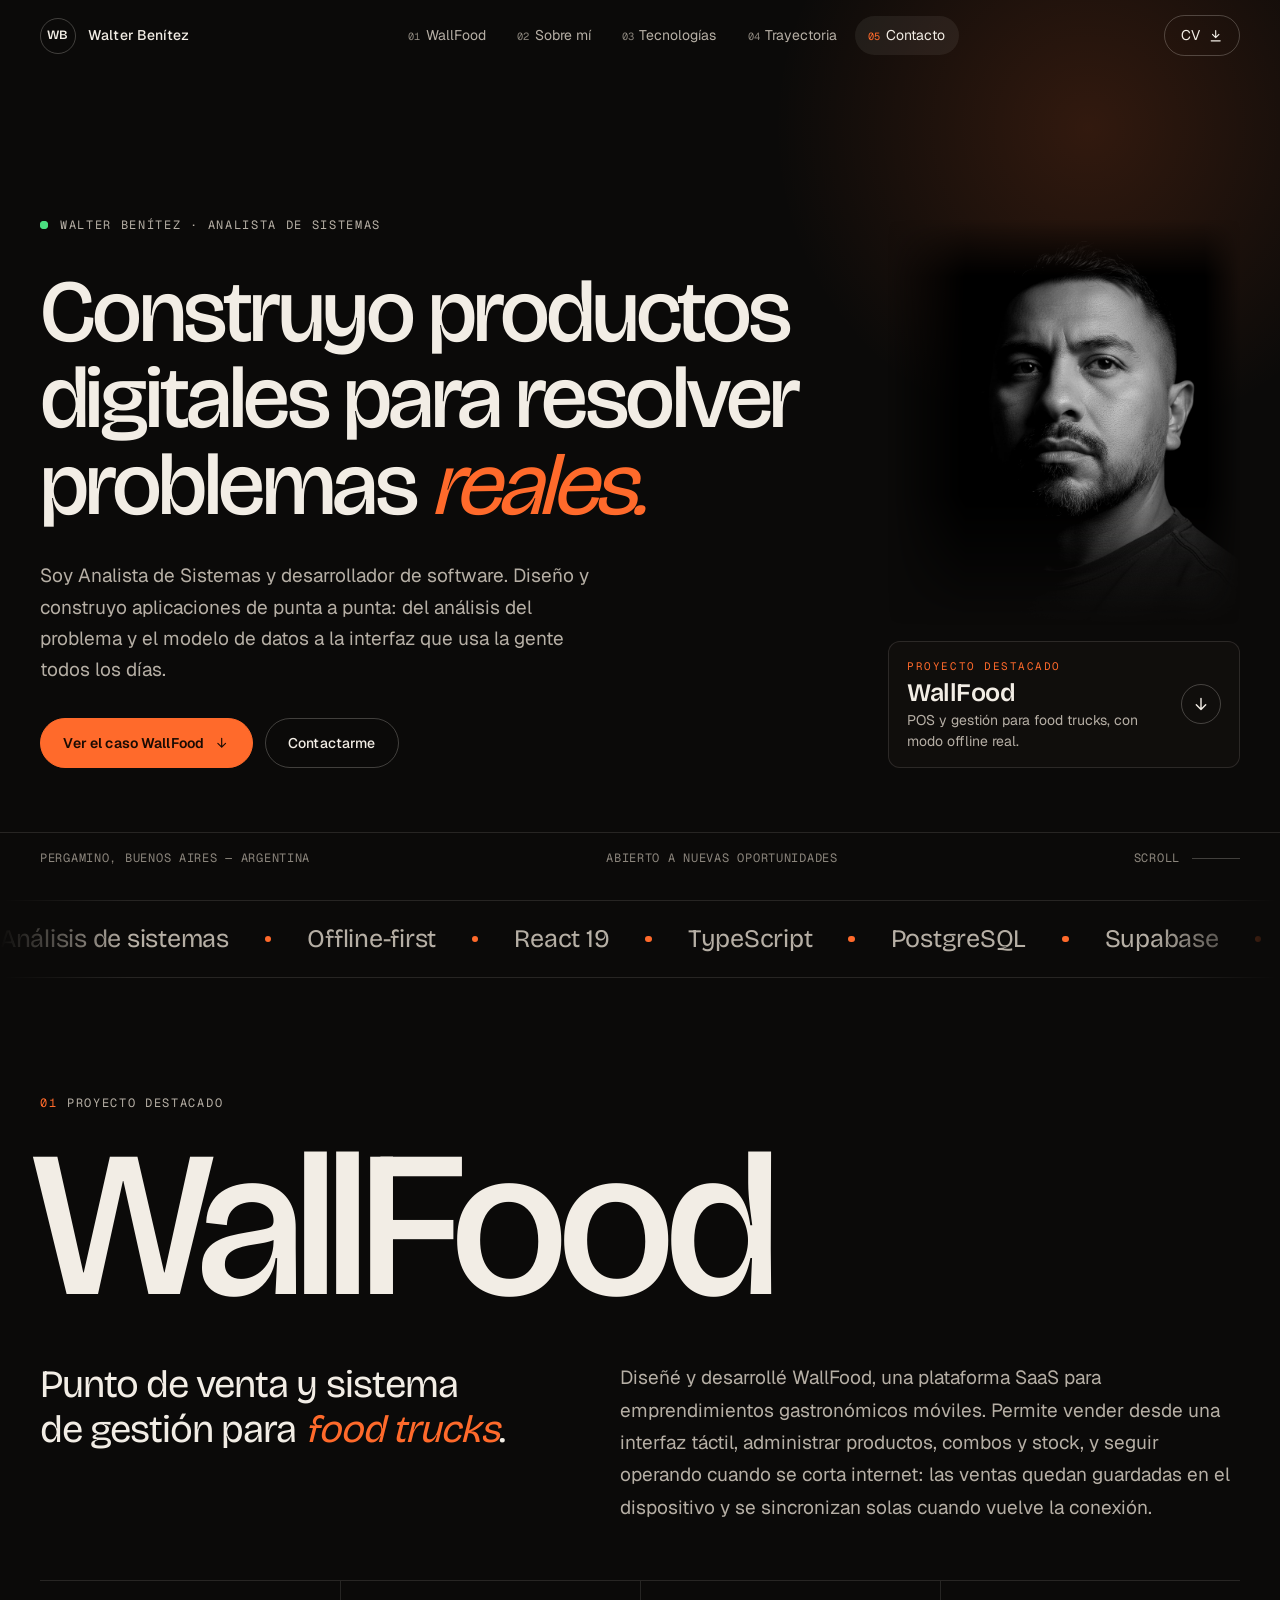
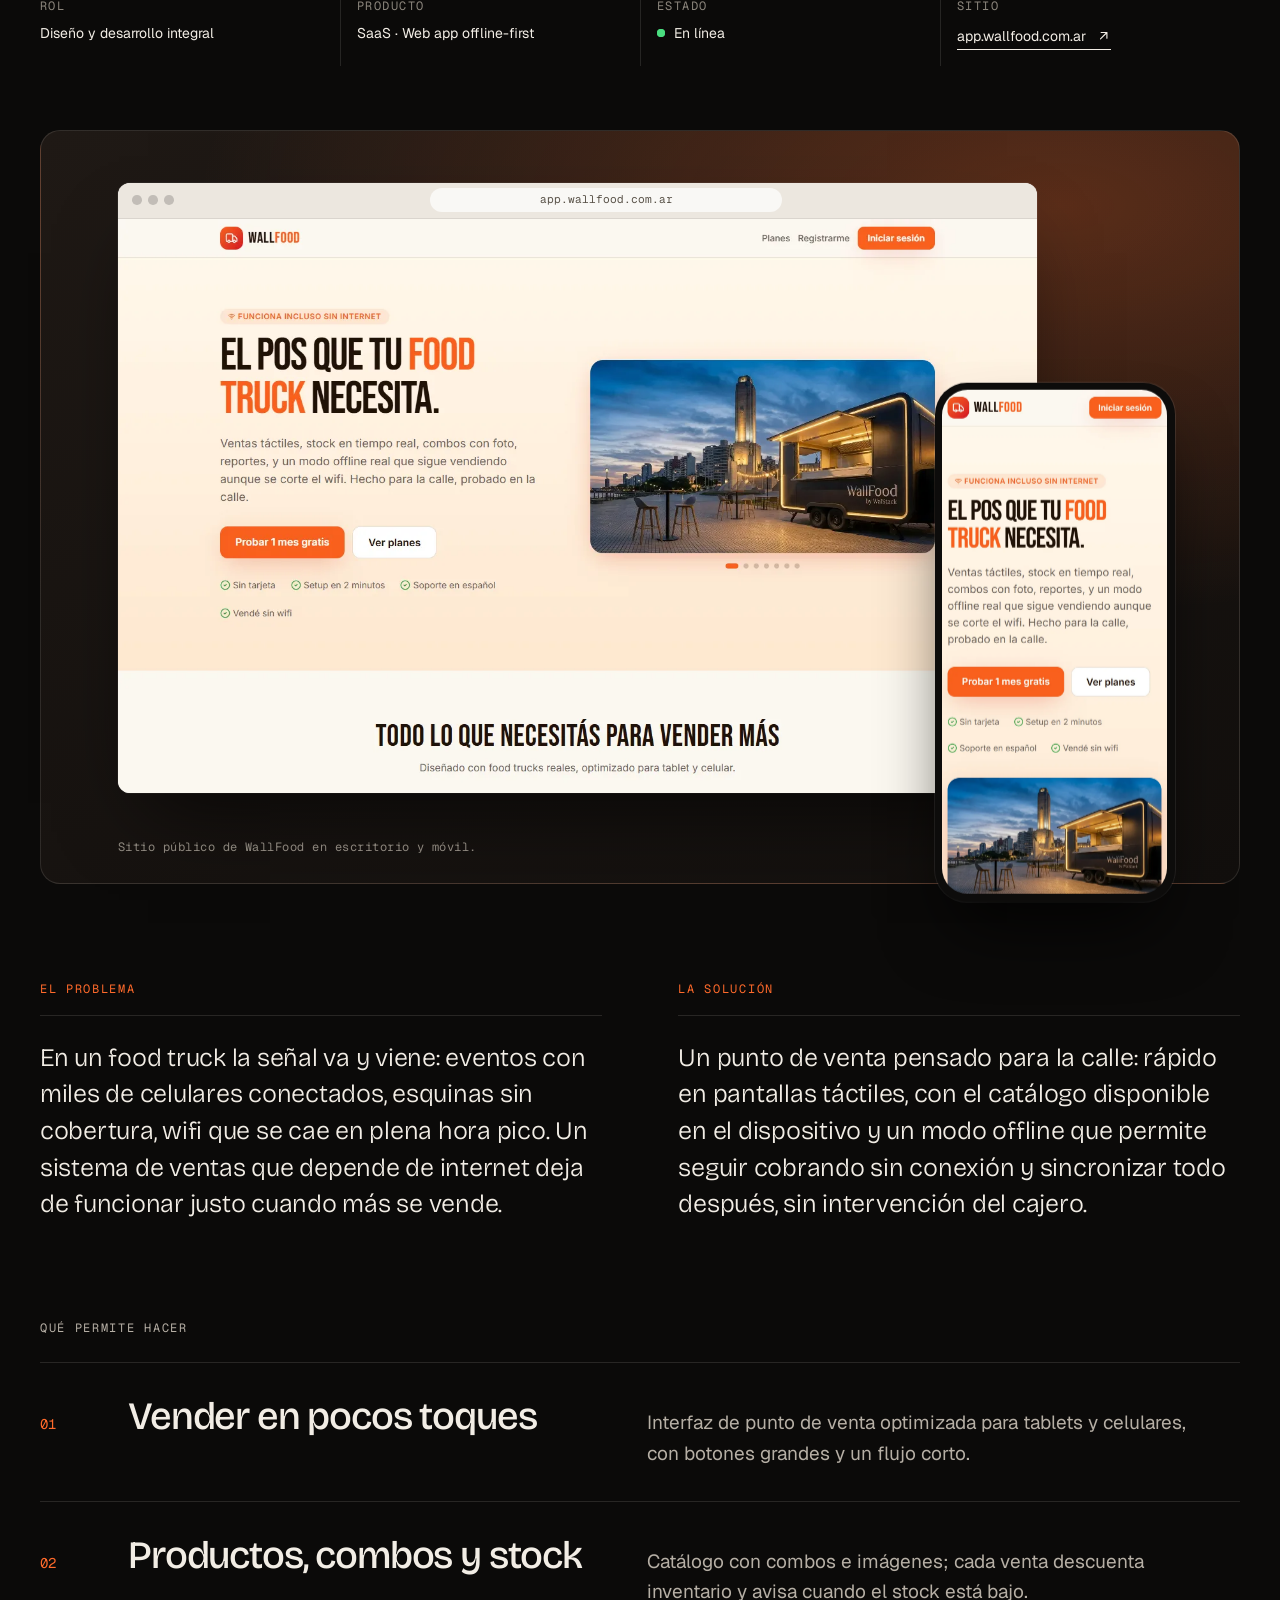
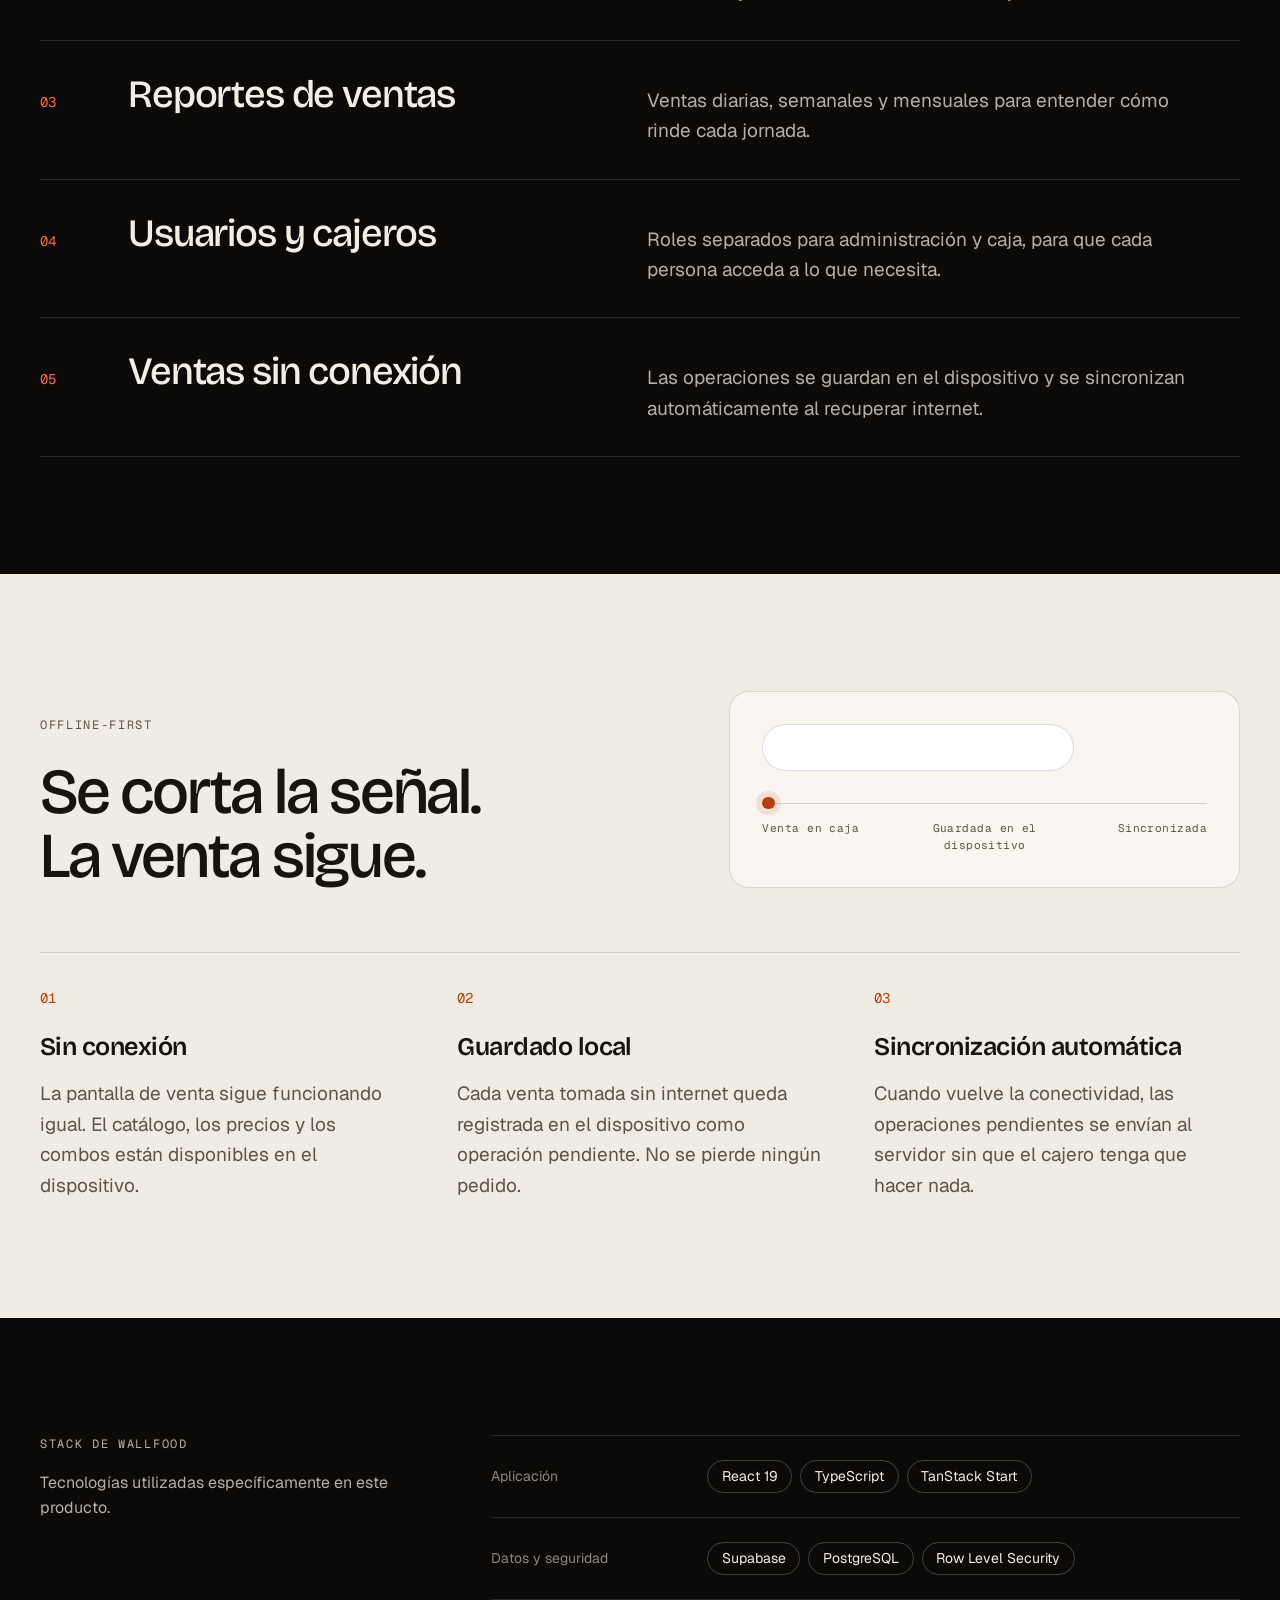
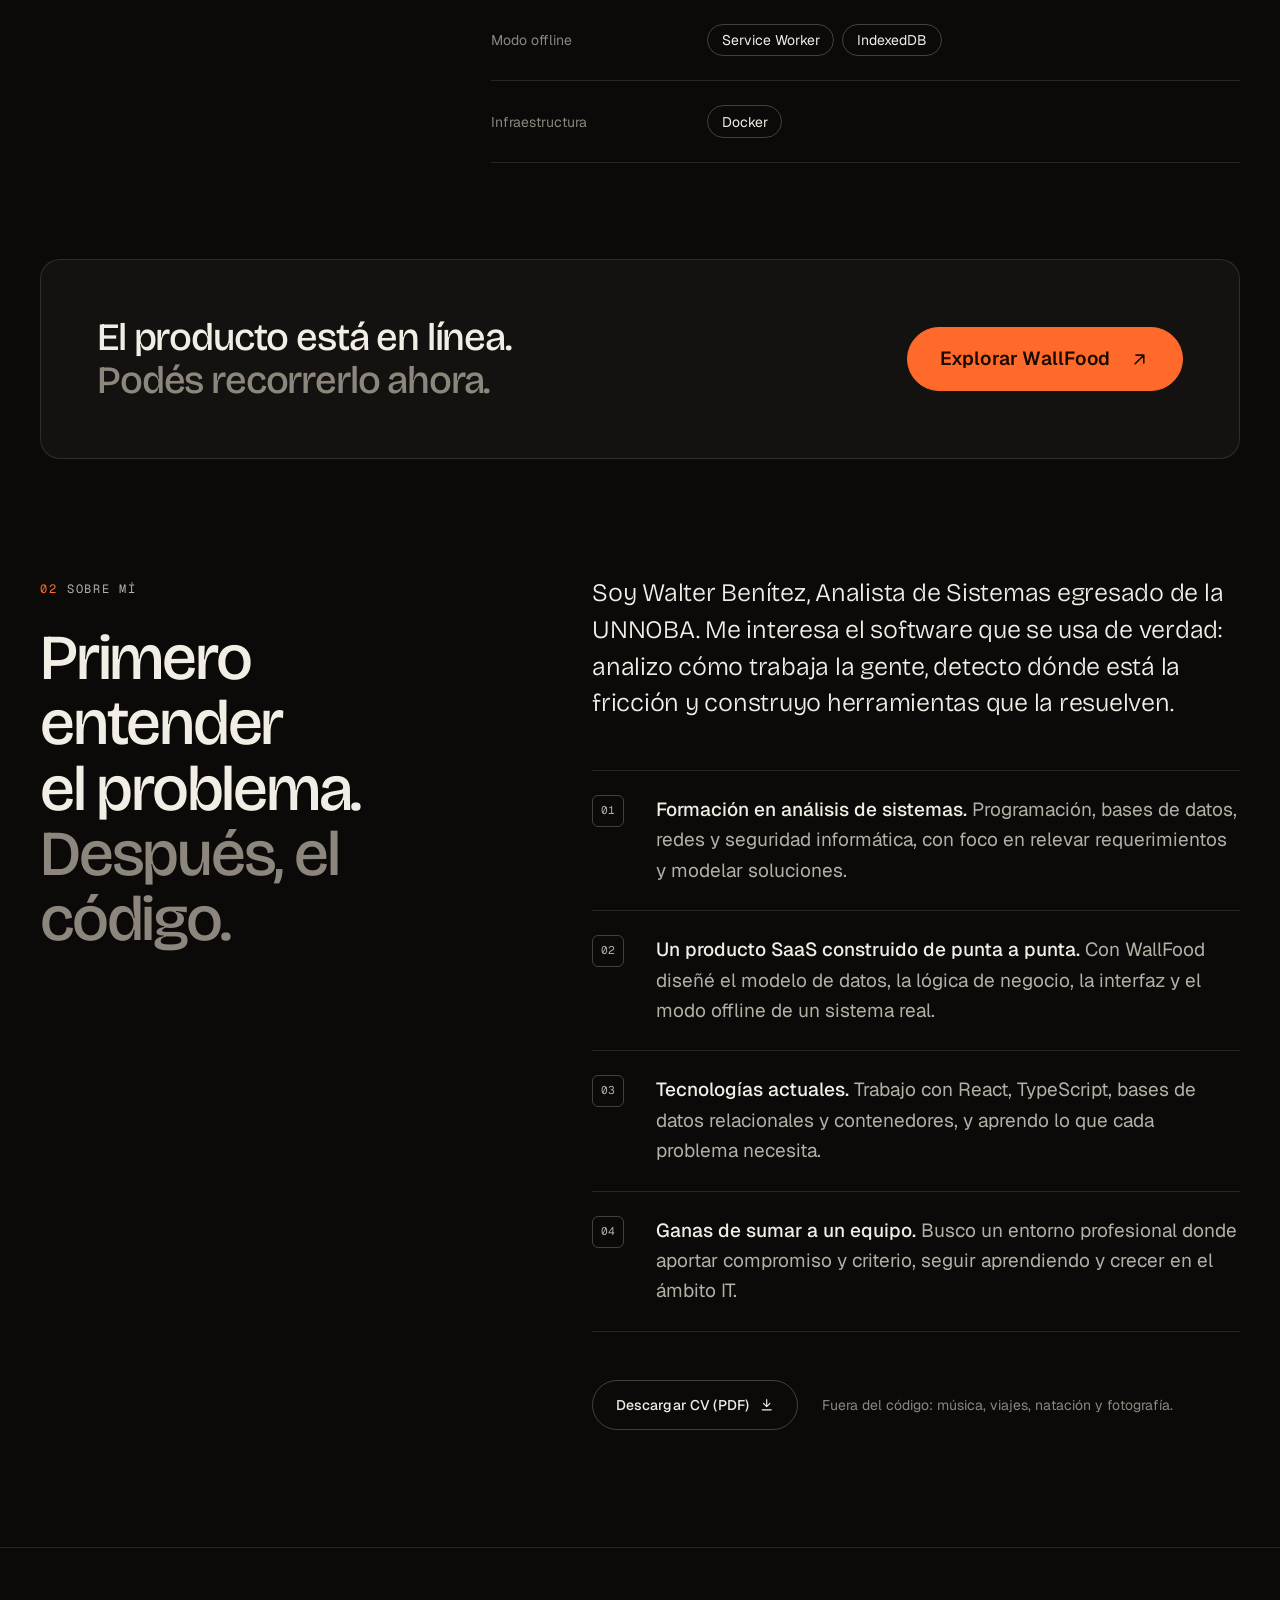
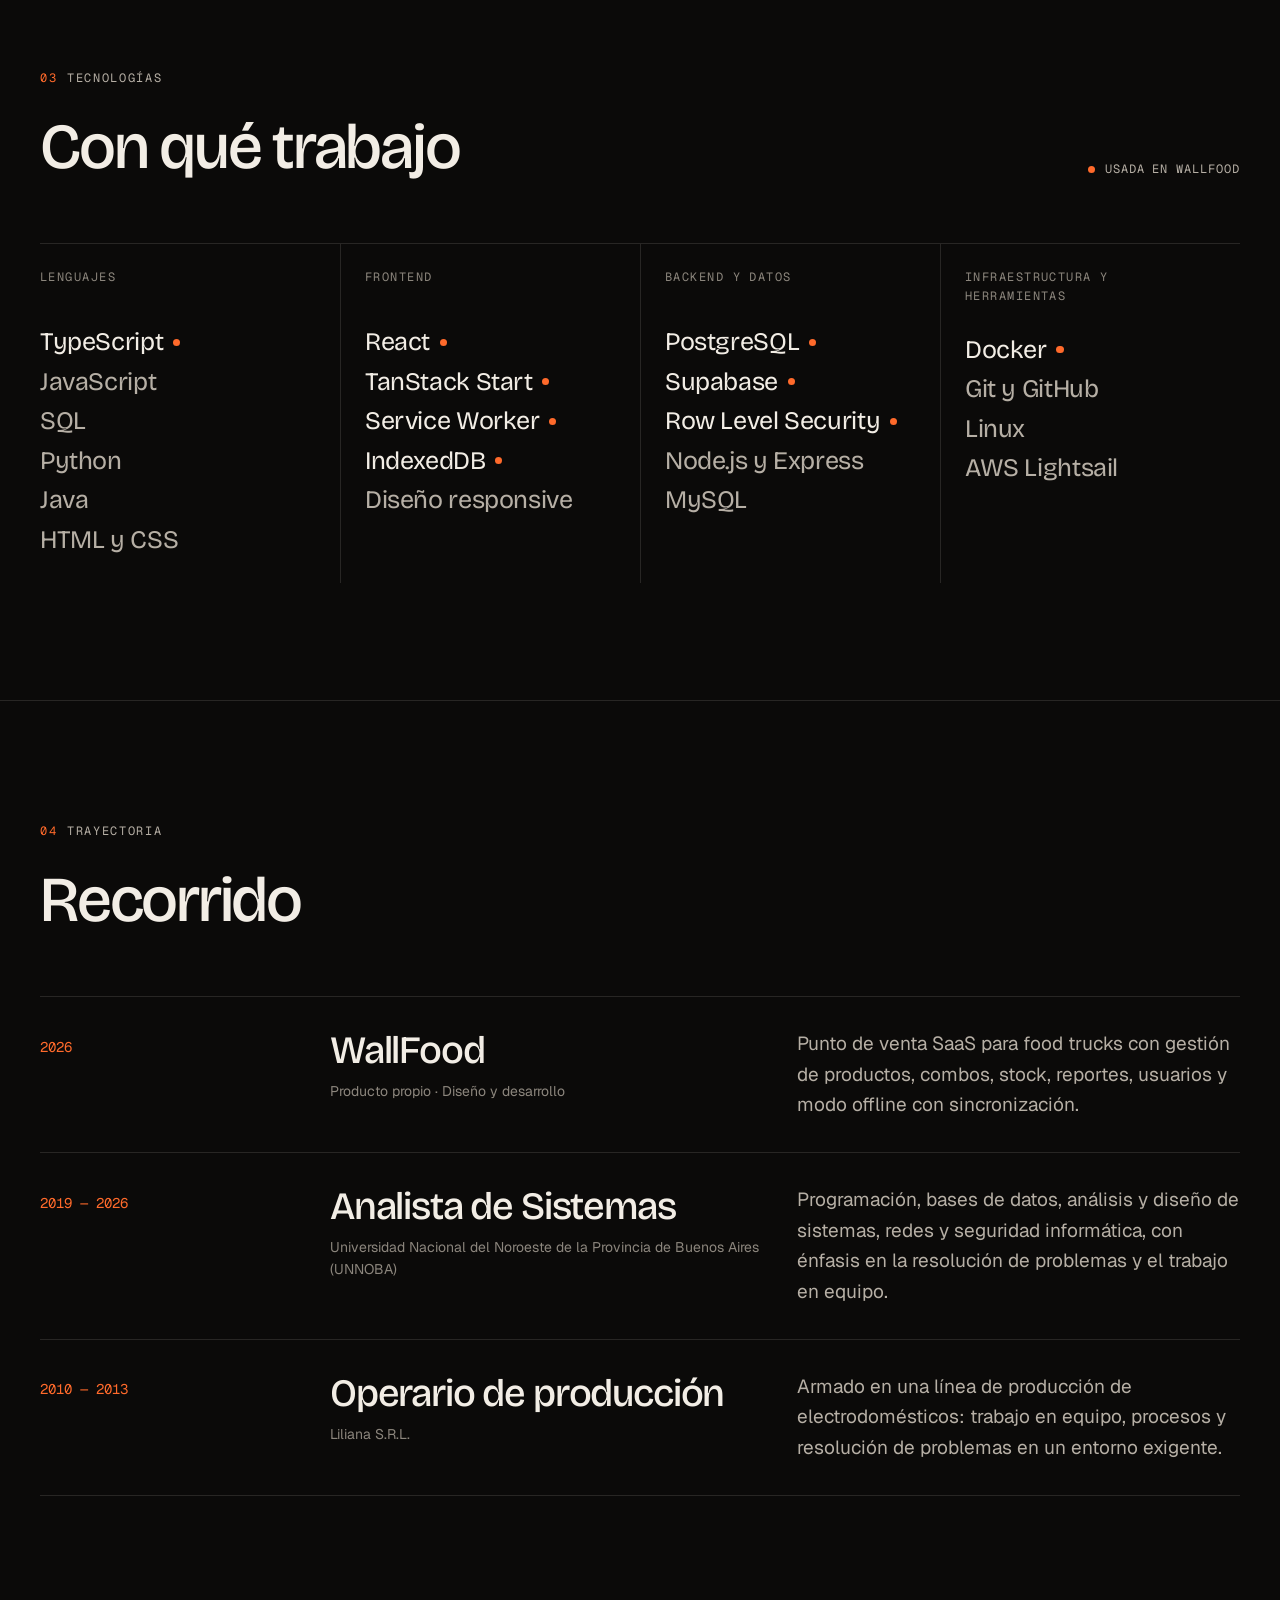
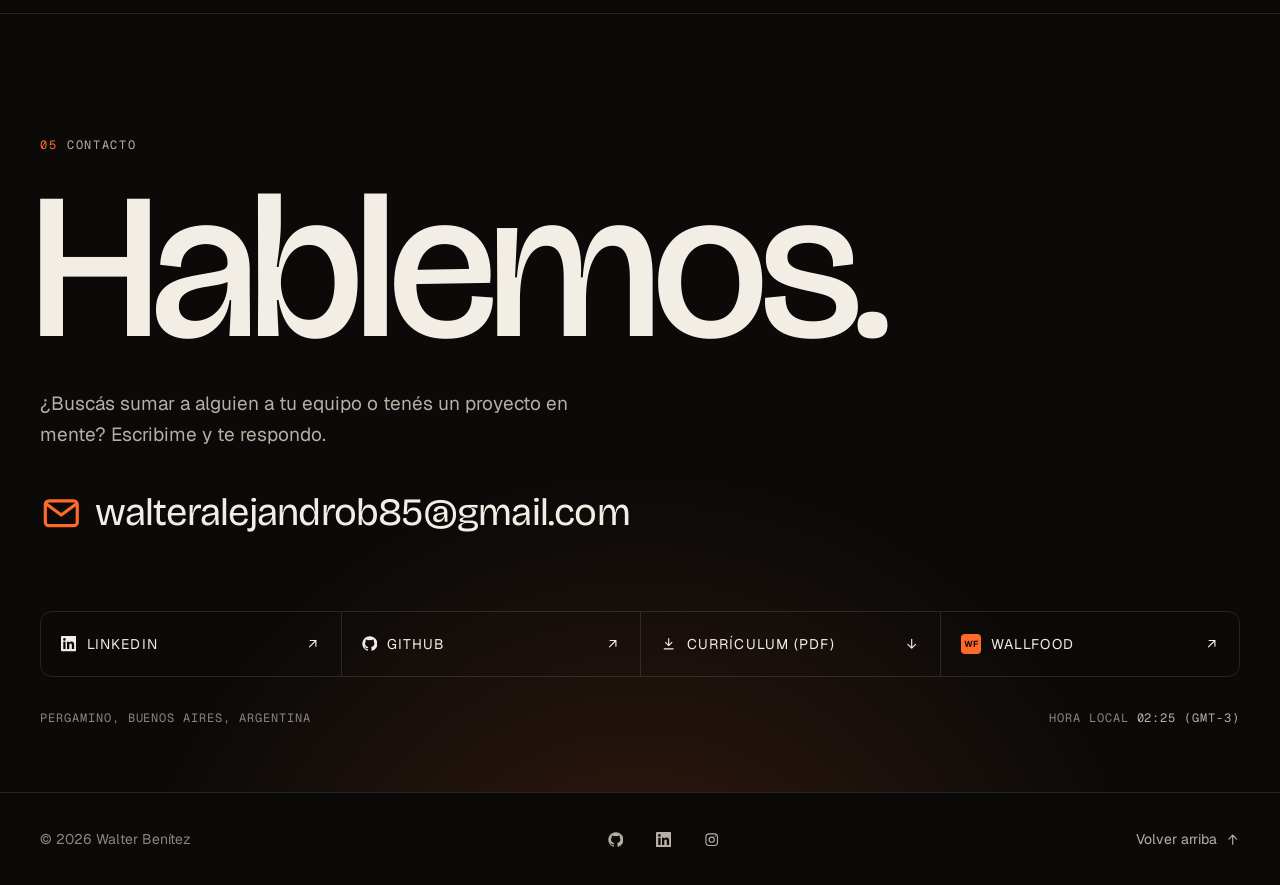
==== commit e5a8011e: "Rediseñar portafolio para destacar WallFood - Nueva identidad visual editorial: tema oscuro con un ú" ====
--- a/index.html
+++ b/index.html
@@ -1,607 +1,566 @@
 <!DOCTYPE html>
-<html lang="es" data-theme="dark">
+<html lang="es">
 <head>
   <meta charset="UTF-8" />
-  <meta http-equiv="X-UA-Compatible" content="IE=edge" />
   <meta name="viewport" content="width=device-width, initial-scale=1.0" />
+  <script>document.documentElement.classList.add('js');</script>
 
   <!-- SEO -->
-  <title>Walter Benitez — Analista de Sistemas & Desarrollador Web</title>
-  <meta name="description" content="Portfolio de Walter Benitez, Analista de Sistemas graduado. Desarrollador web fullstack especializado en React, Node.js, Docker y AWS. Pergamino, Buenos Aires, Argentina." />
-  <meta name="keywords" content="Walter Benitez, analista de sistemas, desarrollador web, React, Node.js, Docker, AWS, Pergamino, Argentina" />
-  <meta name="author" content="Walter Benitez" />
+  <title>Walter Benítez — Analista de Sistemas y desarrollador de software</title>
+  <meta name="description" content="Walter Benítez, Analista de Sistemas y desarrollador de software en Pergamino, Argentina. Creador de WallFood, un punto de venta SaaS para food trucks que funciona incluso sin internet." />
+  <meta name="author" content="Walter Benítez" />
   <meta name="robots" content="index, follow" />
+  <meta name="theme-color" content="#0b0a09" />
   <link rel="canonical" href="https://walterabenitez.github.io/" />
 
   <!-- Open Graph -->
   <meta property="og:type" content="website" />
+  <meta property="og:locale" content="es_AR" />
   <meta property="og:url" content="https://walterabenitez.github.io/" />
-  <meta property="og:title" content="Walter Benitez — Analista de Sistemas & Desarrollador Web" />
-  <meta property="og:description" content="Portfolio de Walter Benitez. Proyectos fullstack con React, Node.js, Docker y AWS. Basado en Pergamino, Argentina." />
-  <meta property="og:image" content="https://walterabenitez.github.io/img/hero.jpg" />
+  <meta property="og:title" content="Walter Benítez — Analista de Sistemas y desarrollador de software" />
+  <meta property="og:description" content="Construyo productos digitales que resuelven problemas reales. Proyecto destacado: WallFood, POS SaaS para food trucks con modo offline." />
+  <meta property="og:image" content="https://walterabenitez.github.io/img/og-cover.jpg" />
+  <meta property="og:image:width" content="1200" />
+  <meta property="og:image:height" content="630" />
 
   <!-- Twitter Card -->
   <meta name="twitter:card" content="summary_large_image" />
-  <meta name="twitter:title" content="Walter Benitez — Analista de Sistemas" />
-  <meta name="twitter:description" content="Portfolio de Walter Benitez. Proyectos fullstack con React, Node.js, Docker y AWS." />
+  <meta name="twitter:title" content="Walter Benítez — Analista de Sistemas y desarrollador de software" />
+  <meta name="twitter:description" content="Creador de WallFood, un POS SaaS para food trucks que sigue vendiendo sin internet." />
+  <meta name="twitter:image" content="https://walterabenitez.github.io/img/og-cover.jpg" />
 
   <!-- Google Site Verification -->
   <meta name="google-site-verification" content="7Ecglra-fqhUr8Nem5dWiA6LOUY_khN40NJXRmtbD-8" />
+
+  <script type="application/ld+json">
+  {
+    "@context": "https://schema.org",
+    "@type": "Person",
+    "name": "Walter Benítez",
+    "jobTitle": "Analista de Sistemas y desarrollador de software",
+    "url": "https://walterabenitez.github.io/",
+    "email": "mailto:walteralejandrob85@gmail.com",
+    "address": { "@type": "PostalAddress", "addressLocality": "Pergamino", "addressRegion": "Buenos Aires", "addressCountry": "AR" },
+    "alumniOf": "Universidad Nacional del Noroeste de la Provincia de Buenos Aires (UNNOBA)",
+    "sameAs": [
+      "https://github.com/WalterABenitez",
+      "https://www.linkedin.com/in/walter-alejandro-benitez-84749420b/"
+    ]
+  }
+  </script>
 
   <!-- Fonts -->
   <link rel="preconnect" href="https://fonts.googleapis.com" />
   <link rel="preconnect" href="https://fonts.gstatic.com" crossorigin />
-  <link href="https://fonts.googleapis.com/css2?family=Syne:wght@400;600;700;800&family=DM+Sans:ital,wght@0,300;0,400;0,500;1,300&display=swap" rel="stylesheet" />
-
-  <!-- Icons -->
-  <link rel="stylesheet" href="https://cdnjs.cloudflare.com/ajax/libs/font-awesome/6.5.0/css/all.min.css" crossorigin="anonymous" referrerpolicy="no-referrer" />
+  <link href="https://fonts.googleapis.com/css2?family=Bricolage+Grotesque:opsz,wght@12..96,300..700&family=Geist:wght@300..600&family=Geist+Mono:wght@400;500&display=swap" rel="stylesheet" />
 
   <!-- Favicon -->
   <link rel="icon" type="image/png" href="assets/icons/walter-icon.png" />
-
+  <link rel="apple-touch-icon" href="assets/icons/walter-icon.png" />
+
+  <link rel="preload" as="image" href="img/hero.jpg" />
   <link rel="stylesheet" href="styles.css" />
 </head>
 <body>
 
-  <!-- ═══════════════════════════ CURSOR ═══════════════════════════ -->
-  <div class="cursor" id="cursor" aria-hidden="true"></div>
-  <div class="cursor-trail" id="cursor-trail" aria-hidden="true"></div>
-
-  <!-- ═══════════════════════════ NAVBAR ═══════════════════════════ -->
-  <header class="navbar" id="navbar" role="banner">
-    <div class="nav-inner">
-      <a href="#inicio" class="nav-logo" aria-label="Inicio">WB<span class="dot">.</span></a>
-      <nav class="nav-links" id="nav-links" role="navigation" aria-label="Navegación principal">
-        <a href="#inicio">Inicio</a>
-        <a href="#sobre">Sobre mí</a>
-        <a href="#skills">Skills</a>
-        <a href="#proyectos">Proyectos</a>
-        <a href="#curriculum">CV</a>
-        <a href="#intereses">Intereses</a>
-        <a href="#contacto">Contacto</a>
+  <!-- ═══════════════════════════ ICONOS ═══════════════════════════ -->
+  <svg width="0" height="0" class="sprite" aria-hidden="true" focusable="false">
+    <symbol id="i-arrow-ur" viewBox="0 0 24 24"><path d="M7 17 17 7M8 7h9v9" fill="none" stroke="currentColor" stroke-width="1.8" stroke-linecap="round" stroke-linejoin="round"/></symbol>
+    <symbol id="i-arrow-down" viewBox="0 0 24 24"><path d="M12 5v14m-6-6 6 6 6-6" fill="none" stroke="currentColor" stroke-width="1.8" stroke-linecap="round" stroke-linejoin="round"/></symbol>
+    <symbol id="i-arrow-up" viewBox="0 0 24 24"><path d="M12 19V5m-6 6 6-6 6 6" fill="none" stroke="currentColor" stroke-width="1.8" stroke-linecap="round" stroke-linejoin="round"/></symbol>
+    <symbol id="i-download" viewBox="0 0 24 24"><path d="M12 4v11m-5-5 5 5 5-5M5 20h14" fill="none" stroke="currentColor" stroke-width="1.8" stroke-linecap="round" stroke-linejoin="round"/></symbol>
+    <symbol id="i-mail" viewBox="0 0 24 24"><rect x="3" y="5" width="18" height="14" rx="2" fill="none" stroke="currentColor" stroke-width="1.8"/><path d="m4 7 8 6 8-6" fill="none" stroke="currentColor" stroke-width="1.8" stroke-linecap="round" stroke-linejoin="round"/></symbol>
+    <symbol id="i-github" viewBox="0 0 24 24"><path fill="currentColor" d="M12 .5a11.5 11.5 0 0 0-3.64 22.41c.58.1.79-.25.79-.56v-2c-3.2.7-3.88-1.37-3.88-1.37-.53-1.33-1.28-1.69-1.28-1.69-1.05-.71.08-.7.08-.7 1.16.08 1.77 1.19 1.77 1.19 1.03 1.77 2.7 1.26 3.36.96.1-.75.4-1.26.73-1.55-2.56-.29-5.24-1.28-5.24-5.69 0-1.26.45-2.29 1.18-3.09-.12-.29-.51-1.46.11-3.05 0 0 .97-.31 3.17 1.18a11 11 0 0 1 5.76 0c2.2-1.49 3.17-1.18 3.17-1.18.62 1.59.23 2.76.11 3.05.74.8 1.18 1.83 1.18 3.09 0 4.42-2.69 5.39-5.25 5.68.41.36.78 1.06.78 2.14v3.17c0 .31.21.67.8.56A11.5 11.5 0 0 0 12 .5Z"/></symbol>
+    <symbol id="i-linkedin" viewBox="0 0 24 24"><path fill="currentColor" d="M20.45 20.45h-3.56v-5.57c0-1.33-.02-3.04-1.85-3.04-1.85 0-2.14 1.45-2.14 2.94v5.67H9.34V9h3.42v1.56h.05c.48-.9 1.64-1.85 3.37-1.85 3.6 0 4.27 2.37 4.27 5.46v6.28ZM5.34 7.43a2.06 2.06 0 1 1 0-4.13 2.06 2.06 0 0 1 0 4.13ZM7.12 20.45H3.56V9h3.56v11.45ZM22.22 0H1.77C.79 0 0 .77 0 1.73v20.54C0 23.23.79 24 1.77 24h20.45c.98 0 1.78-.77 1.78-1.73V1.73C24 .77 23.2 0 22.22 0Z"/></symbol>
+    <symbol id="i-instagram" viewBox="0 0 24 24"><rect x="3" y="3" width="18" height="18" rx="5" fill="none" stroke="currentColor" stroke-width="1.8"/><circle cx="12" cy="12" r="4" fill="none" stroke="currentColor" stroke-width="1.8"/><circle cx="17.5" cy="6.5" r="1.1" fill="currentColor"/></symbol>
+  </svg>
+
+  <a class="skip-link" href="#contenido">Saltar al contenido</a>
+
+  <!-- ═══════════════════════════ HEADER ═══════════════════════════ -->
+  <header class="site-header" id="site-header">
+    <div class="header-inner">
+      <a href="#inicio" class="brand" aria-label="Walter Benítez — volver al inicio">
+        <span class="brand-mark" aria-hidden="true">WB</span>
+        <span class="brand-name">Walter Benítez</span>
+      </a>
+
+      <nav class="site-nav" id="site-nav" aria-label="Navegación principal">
+        <ul class="nav-list">
+          <li><a href="#wallfood" class="nav-link"><span class="nav-num" aria-hidden="true">01</span>WallFood</a></li>
+          <li><a href="#sobre" class="nav-link"><span class="nav-num" aria-hidden="true">02</span>Sobre mí</a></li>
+          <li><a href="#stack" class="nav-link"><span class="nav-num" aria-hidden="true">03</span>Tecnologías</a></li>
+          <li><a href="#trayectoria" class="nav-link"><span class="nav-num" aria-hidden="true">04</span>Trayectoria</a></li>
+          <li><a href="#contacto" class="nav-link"><span class="nav-num" aria-hidden="true">05</span>Contacto</a></li>
+        </ul>
+        <div class="nav-mobile-foot">
+          <a href="mailto:walteralejandrob85@gmail.com">walteralejandrob85@gmail.com</a>
+          <a href="docs/C-V-WalterBenitez.pdf" download>Descargar CV</a>
+        </div>
       </nav>
-      <div class="nav-actions">
-        <button class="theme-toggle" id="theme-toggle" aria-label="Cambiar tema claro/oscuro" title="Cambiar tema">
-          <i class="fa-solid fa-sun" id="theme-icon"></i>
-        </button>
-        <button class="nav-burger" id="nav-burger" aria-label="Abrir menú" aria-expanded="false" aria-controls="nav-links">
-          <span></span><span></span><span></span>
+
+      <div class="header-actions">
+        <a href="docs/C-V-WalterBenitez.pdf" class="header-cv" download>
+          CV <svg class="icon" aria-hidden="true"><use href="#i-download"/></svg>
+        </a>
+        <button class="menu-toggle" id="menu-toggle" type="button" aria-expanded="false" aria-controls="site-nav">
+          <span class="menu-toggle-label">Menú</span>
+          <span class="menu-toggle-lines" aria-hidden="true"><span></span><span></span></span>
         </button>
       </div>
     </div>
   </header>
 
-  <main>
+  <main id="contenido">
 
     <!-- ═══════════════════════════ HERO ═══════════════════════════ -->
-    <section id="inicio" class="hero" aria-label="Presentación">
-      <div class="hero-bg-grid" aria-hidden="true"></div>
+    <section id="inicio" class="hero" aria-labelledby="hero-title">
       <div class="hero-glow" aria-hidden="true"></div>
 
-      <div class="hero-inner">
-        <div class="hero-text">
-          <div class="hero-tag" aria-hidden="true">
-            <span class="tag-dot"></span>
-            Disponible para proyectos
-          </div>
-          <h1 class="hero-name">
-            Walter<br/>
-            <span class="hero-name-accent">Benitez</span>
+      <div class="container hero-grid">
+        <div class="hero-copy">
+          <p class="eyebrow hero-eyebrow load-in" style="--d: 0">
+            <span class="status-dot" aria-hidden="true"></span>
+            Walter Benítez · Analista de Sistemas
+          </p>
+
+          <h1 id="hero-title" class="hero-title">
+            <span class="line"><span class="word" style="--i:1">Construyo</span> <span class="word" style="--i:2">productos</span></span>
+            <span class="line"><span class="word" style="--i:3">digitales</span> <span class="word" style="--i:4">para</span> <span class="word" style="--i:5">resolver</span></span>
+            <span class="line"><span class="word" style="--i:6">problemas</span> <span class="word word-accent" style="--i:7"><em>reales.</em></span></span>
           </h1>
-          <div class="hero-role">
-            <span class="role-static">Analista de Sistemas &amp; </span>
-            <span class="typewriter" id="typewriter" aria-live="polite"></span>
-            <span class="typewriter-cursor" aria-hidden="true">|</span>
-          </div>
-          <p class="hero-sub">
-            Construyo soluciones digitales con arquitecturas modernas.<br/>
-            Pergamino, Buenos Aires — Argentina.
+
+          <p class="hero-lead load-in" style="--d: 6">
+            Soy Analista de Sistemas y desarrollador de software. Diseño y construyo aplicaciones
+            de punta a punta: del análisis del problema y el modelo de datos a la interfaz que
+            usa la gente todos los días.
           </p>
-          <div class="hero-cta">
-            <a href="#proyectos" class="btn btn-primary">Ver proyectos <i class="fa-solid fa-arrow-down"></i></a>
-            <a href="docs/C-V-WalterBenitez.pdf" download class="btn btn-ghost">Descargar CV <i class="fa-solid fa-download"></i></a>
-          </div>
-          <div class="hero-social" aria-label="Redes sociales">
-            <a href="https://github.com/WalterABenitez" target="_blank" rel="noopener noreferrer" aria-label="GitHub"><i class="fa-brands fa-github"></i></a>
-            <a href="https://www.linkedin.com/in/walter-alejandro-benitez-84749420b/" target="_blank" rel="noopener noreferrer" aria-label="LinkedIn"><i class="fa-brands fa-linkedin-in"></i></a>
-            <a href="https://www.instagram.com/blackwall85/" target="_blank" rel="noopener noreferrer" aria-label="Instagram"><i class="fa-brands fa-instagram"></i></a>
-          </div>
-        </div>
-
-        <div class="hero-portrait-wrap">
-          <div class="hero-portrait-ring" aria-hidden="true"></div>
-          <div class="hero-portrait-ring ring-2" aria-hidden="true"></div>
-          <img
-            src="img/foto-perfil.jpg"
-            alt="Foto de perfil de Walter Benitez"
-            class="hero-portrait"
-            onerror="this.src='img/hero.jpg'"
-          />
-          <div class="hero-portrait-badge" aria-label="Freelance">
-            <i class="fa-solid fa-code"></i>
-            <span>Freelance</span>
-          </div>
-        </div>
-      </div>
-
-      <div class="scroll-hint" aria-hidden="true">
-        <div class="scroll-line"></div>
-        <span>scroll</span>
+
+          <div class="hero-actions load-in" style="--d: 7">
+            <a href="#wallfood" class="btn btn-primary">
+              Ver el caso WallFood
+              <svg class="icon" aria-hidden="true"><use href="#i-arrow-down"/></svg>
+            </a>
+            <a href="#contacto" class="btn btn-ghost">Contactarme</a>
+          </div>
+        </div>
+
+        <div class="hero-side">
+          <figure class="hero-portrait load-in" style="--d: 2">
+            <img src="img/hero.jpg" width="928" height="1039" alt="Retrato en blanco y negro de Walter Benítez" fetchpriority="high" />
+          </figure>
+
+          <a href="#wallfood" class="hero-feature load-in" style="--d: 8">
+            <span class="hero-feature-label">Proyecto destacado</span>
+            <span class="hero-feature-name">WallFood</span>
+            <span class="hero-feature-desc">POS y gestión para food trucks, con modo offline real.</span>
+            <svg class="icon hero-feature-arrow" aria-hidden="true"><use href="#i-arrow-down"/></svg>
+          </a>
+        </div>
+      </div>
+
+      <div class="container hero-meta load-in" style="--d: 9">
+        <p>Pergamino, Buenos Aires — Argentina</p>
+        <p>Abierto a nuevas oportunidades</p>
+        <p class="hero-scroll" aria-hidden="true">Scroll <span class="hero-scroll-line"></span></p>
       </div>
     </section>
 
+    <!-- ═══════════════════════════ MARQUEE ═══════════════════════════ -->
+    <div class="marquee" aria-hidden="true">
+      <div class="marquee-track">
+        <span>Análisis de sistemas</span><span>Offline-first</span><span>React 19</span><span>TypeScript</span><span>PostgreSQL</span><span>Supabase</span><span>Docker</span><span>Diseño de producto</span>
+        <span>Análisis de sistemas</span><span>Offline-first</span><span>React 19</span><span>TypeScript</span><span>PostgreSQL</span><span>Supabase</span><span>Docker</span><span>Diseño de producto</span>
+      </div>
+    </div>
+
+    <!-- ═══════════════════════════ WALLFOOD ═══════════════════════════ -->
+    <section id="wallfood" class="case" aria-labelledby="wallfood-title">
+      <div class="container">
+        <header class="case-head">
+          <p class="eyebrow reveal"><span class="eyebrow-num">01</span> Proyecto destacado</p>
+          <h2 id="wallfood-title" class="case-title reveal">WallFood</h2>
+          <div class="case-intro">
+            <p class="case-kicker reveal">Punto de venta y sistema de gestión para <em>food trucks</em>.</p>
+            <p class="case-summary reveal">
+              Diseñé y desarrollé WallFood, una plataforma SaaS para emprendimientos gastronómicos
+              móviles. Permite vender desde una interfaz táctil, administrar productos, combos y stock,
+              y seguir operando cuando se corta internet: las ventas quedan guardadas en el dispositivo
+              y se sincronizan solas cuando vuelve la conexión.
+            </p>
+          </div>
+
+          <dl class="case-meta reveal">
+            <div><dt>Rol</dt><dd>Diseño y desarrollo integral</dd></div>
+            <div><dt>Producto</dt><dd>SaaS · Web app offline-first</dd></div>
+            <div><dt>Estado</dt><dd><span class="status-dot" aria-hidden="true"></span> En línea</dd></div>
+            <div>
+              <dt>Sitio</dt>
+              <dd>
+                <a href="https://app.wallfood.com.ar/" target="_blank" rel="noopener noreferrer" class="text-link">
+                  app.wallfood.com.ar<span class="sr-only"> (se abre en una pestaña nueva)</span>
+                  <svg class="icon" aria-hidden="true"><use href="#i-arrow-ur"/></svg>
+                </a>
+              </dd>
+            </div>
+          </dl>
+        </header>
+
+        <figure class="case-visual reveal">
+          <div class="device-browser">
+            <div class="browser-bar" aria-hidden="true">
+              <span class="browser-dots"><i></i><i></i><i></i></span>
+              <span class="browser-url">app.wallfood.com.ar</span>
+            </div>
+            <picture>
+              <source srcset="img/wallfood/wallfood-desktop.webp" type="image/webp" />
+              <img src="img/wallfood/wallfood-desktop.jpg" width="1440" height="900" loading="lazy" decoding="async"
+                   alt="Página de inicio de WallFood en escritorio: «El POS que tu food truck necesita», con la propuesta de modo offline y los botones para probarlo." />
+            </picture>
+          </div>
+          <div class="device-phone" data-parallax>
+            <picture>
+              <source srcset="img/wallfood/wallfood-mobile.webp" type="image/webp" />
+              <img src="img/wallfood/wallfood-mobile.jpg" width="780" height="1688" loading="lazy" decoding="async"
+                   alt="La misma página de WallFood vista en un teléfono." />
+            </picture>
+          </div>
+          <figcaption>Sitio público de WallFood en escritorio y móvil.</figcaption>
+        </figure>
+
+        <div class="case-story">
+          <div class="story-block reveal">
+            <h3 class="story-label">El problema</h3>
+            <p>
+              En un food truck la señal va y viene: eventos con miles de celulares conectados,
+              esquinas sin cobertura, wifi que se cae en plena hora pico. Un sistema de ventas que
+              depende de internet deja de funcionar justo cuando más se vende.
+            </p>
+          </div>
+          <div class="story-block reveal">
+            <h3 class="story-label">La solución</h3>
+            <p>
+              Un punto de venta pensado para la calle: rápido en pantallas táctiles, con el
+              catálogo disponible en el dispositivo y un modo offline que permite seguir cobrando
+              sin conexión y sincronizar todo después, sin intervención del cajero.
+            </p>
+          </div>
+        </div>
+
+        <div class="case-features">
+          <h3 class="section-sub reveal">Qué permite hacer</h3>
+          <ol class="feature-list">
+            <li class="feature reveal">
+              <span class="feature-num" aria-hidden="true">01</span>
+              <h4 class="feature-title">Vender en pocos toques</h4>
+              <p>Interfaz de punto de venta optimizada para tablets y celulares, con botones grandes y un flujo corto.</p>
+            </li>
+            <li class="feature reveal">
+              <span class="feature-num" aria-hidden="true">02</span>
+              <h4 class="feature-title">Productos, combos y stock</h4>
+              <p>Catálogo con combos e imágenes; cada venta descuenta inventario y avisa cuando el stock está bajo.</p>
+            </li>
+            <li class="feature reveal">
+              <span class="feature-num" aria-hidden="true">03</span>
+              <h4 class="feature-title">Reportes de ventas</h4>
+              <p>Ventas diarias, semanales y mensuales para entender cómo rinde cada jornada.</p>
+            </li>
+            <li class="feature reveal">
+              <span class="feature-num" aria-hidden="true">04</span>
+              <h4 class="feature-title">Usuarios y cajeros</h4>
+              <p>Roles separados para administración y caja, para que cada persona acceda a lo que necesita.</p>
+            </li>
+            <li class="feature reveal">
+              <span class="feature-num" aria-hidden="true">05</span>
+              <h4 class="feature-title">Ventas sin conexión</h4>
+              <p>Las operaciones se guardan en el dispositivo y se sincronizan automáticamente al recuperar internet.</p>
+            </li>
+          </ol>
+        </div>
+      </div>
+
+      <!-- Offline-first: banda clara -->
+      <div class="offline" aria-labelledby="offline-title">
+        <div class="container">
+          <div class="offline-head">
+            <div>
+              <p class="eyebrow eyebrow-dark reveal">Offline-first</p>
+              <h3 id="offline-title" class="offline-title reveal">Se corta la señal.<br />La venta sigue.</h3>
+            </div>
+
+            <div class="offline-demo reveal" aria-hidden="true">
+              <div class="sync-status">
+                <span class="sync-state sync-off"><i></i>Sin conexión · ventas pendientes</span>
+                <span class="sync-state sync-run"><i></i>Sincronizando…</span>
+                <span class="sync-state sync-ok"><i></i>Todo sincronizado</span>
+              </div>
+              <div class="sync-track"><span class="sync-dot"></span></div>
+              <div class="sync-nodes">
+                <span>Venta en caja</span>
+                <span>Guardada en el dispositivo</span>
+                <span>Sincronizada</span>
+              </div>
+            </div>
+          </div>
+
+          <ol class="offline-steps">
+            <li class="offline-step reveal">
+              <span class="step-num" aria-hidden="true">01</span>
+              <h4>Sin conexión</h4>
+              <p>La pantalla de venta sigue funcionando igual. El catálogo, los precios y los combos están disponibles en el dispositivo.</p>
+            </li>
+            <li class="offline-step reveal">
+              <span class="step-num" aria-hidden="true">02</span>
+              <h4>Guardado local</h4>
+              <p>Cada venta tomada sin internet queda registrada en el dispositivo como operación pendiente. No se pierde ningún pedido.</p>
+            </li>
+            <li class="offline-step reveal">
+              <span class="step-num" aria-hidden="true">03</span>
+              <h4>Sincronización automática</h4>
+              <p>Cuando vuelve la conectividad, las operaciones pendientes se envían al servidor sin que el cajero tenga que hacer nada.</p>
+            </li>
+          </ol>
+        </div>
+      </div>
+
+      <div class="container">
+        <div class="case-stack">
+          <div class="case-stack-head reveal">
+            <h3 class="section-sub">Stack de WallFood</h3>
+            <p>Tecnologías utilizadas específicamente en este producto.</p>
+          </div>
+          <dl class="stack-table">
+            <div class="stack-row reveal">
+              <dt>Aplicación</dt>
+              <dd><span class="chip">React 19</span><span class="chip">TypeScript</span><span class="chip">TanStack Start</span></dd>
+            </div>
+            <div class="stack-row reveal">
+              <dt>Datos y seguridad</dt>
+              <dd><span class="chip">Supabase</span><span class="chip">PostgreSQL</span><span class="chip">Row Level Security</span></dd>
+            </div>
+            <div class="stack-row reveal">
+              <dt>Modo offline</dt>
+              <dd><span class="chip">Service Worker</span><span class="chip">IndexedDB</span></dd>
+            </div>
+            <div class="stack-row reveal">
+              <dt>Infraestructura</dt>
+              <dd><span class="chip">Docker</span></dd>
+            </div>
+          </dl>
+        </div>
+
+        <div class="case-cta reveal">
+          <p class="case-cta-text">El producto está en línea.<br /><span>Podés recorrerlo ahora.</span></p>
+          <a href="https://app.wallfood.com.ar/" target="_blank" rel="noopener noreferrer" class="btn btn-primary btn-lg">
+            Explorar WallFood<span class="sr-only"> (se abre en una pestaña nueva)</span>
+            <svg class="icon" aria-hidden="true"><use href="#i-arrow-ur"/></svg>
+          </a>
+        </div>
+      </div>
+    </section>
+
     <!-- ═══════════════════════════ SOBRE MÍ ═══════════════════════════ -->
-    <section id="sobre" class="section sobre" aria-labelledby="sobre-title">
+    <section id="sobre" class="section about" aria-labelledby="sobre-title">
+      <div class="container about-grid">
+        <div class="about-head">
+          <p class="eyebrow reveal"><span class="eyebrow-num">02</span> Sobre mí</p>
+          <h2 id="sobre-title" class="section-title reveal">Primero entender el problema.<br /><span class="muted">Después, el código.</span></h2>
+        </div>
+
+        <div class="about-body">
+          <p class="about-lead reveal">
+            Soy Walter Benítez, Analista de Sistemas egresado de la UNNOBA. Me interesa el software
+            que se usa de verdad: analizo cómo trabaja la gente, detecto dónde está la fricción y
+            construyo herramientas que la resuelven.
+          </p>
+
+          <ol class="facts">
+            <li class="fact reveal">
+              <span class="fact-num" aria-hidden="true">01</span>
+              <p><strong>Formación en análisis de sistemas.</strong> Programación, bases de datos, redes y seguridad informática, con foco en relevar requerimientos y modelar soluciones.</p>
+            </li>
+            <li class="fact reveal">
+              <span class="fact-num" aria-hidden="true">02</span>
+              <p><strong>Un producto SaaS construido de punta a punta.</strong> Con WallFood diseñé el modelo de datos, la lógica de negocio, la interfaz y el modo offline de un sistema real.</p>
+            </li>
+            <li class="fact reveal">
+              <span class="fact-num" aria-hidden="true">03</span>
+              <p><strong>Tecnologías actuales.</strong> Trabajo con React, TypeScript, bases de datos relacionales y contenedores, y aprendo lo que cada problema necesita.</p>
+            </li>
+            <li class="fact reveal">
+              <span class="fact-num" aria-hidden="true">04</span>
+              <p><strong>Ganas de sumar a un equipo.</strong> Busco un entorno profesional donde aportar compromiso y criterio, seguir aprendiendo y crecer en el ámbito IT.</p>
+            </li>
+          </ol>
+
+          <div class="about-actions reveal">
+            <a href="docs/C-V-WalterBenitez.pdf" class="btn btn-ghost" download>
+              Descargar CV (PDF)
+              <svg class="icon" aria-hidden="true"><use href="#i-download"/></svg>
+            </a>
+            <p class="about-aside">Fuera del código: música, viajes, natación y fotografía.</p>
+          </div>
+        </div>
+      </div>
+    </section>
+
+    <!-- ═══════════════════════════ TECNOLOGÍAS ═══════════════════════════ -->
+    <section id="stack" class="section skills" aria-labelledby="stack-title">
       <div class="container">
-        <div class="section-header">
-          <span class="section-label">01 — Sobre mí</span>
-          <h2 id="sobre-title" class="section-title">Quién soy</h2>
-        </div>
-
-        <div class="sobre-grid">
-          <div class="sobre-text reveal">
-            <p class="sobre-intro">
-              <strong>Hola, soy Walter Benitez.</strong> Analista de Sistemas graduado. Me apasiona la tecnología y la resolución de problemas mediante soluciones prácticas y eficientes.
-            </p>
-            <p>
-              Durante mi formación académica desarrollé conocimientos en programación, bases de datos y herramientas tecnológicas, fortaleciendo habilidades analíticas y de trabajo en equipo. Actualmente busco integrarme a un entorno profesional donde pueda aplicar mis conocimientos, continuar aprendiendo y crecer dentro del ámbito IT, aportando compromiso, responsabilidad y una mejora constante.
-            </p>
-            <a href="docs/C-V-WalterBenitez.pdf" download class="btn btn-primary mt-1">
-              Descargar CV <i class="fa-solid fa-download"></i>
+        <div class="skills-head">
+          <div>
+            <p class="eyebrow reveal"><span class="eyebrow-num">03</span> Tecnologías</p>
+            <h2 id="stack-title" class="section-title reveal">Con qué trabajo</h2>
+          </div>
+          <p class="skills-legend reveal"><span class="legend-dot" aria-hidden="true"></span> Usada en WallFood</p>
+        </div>
+
+        <div class="skills-grid">
+          <div class="skill-group reveal">
+            <h3 class="skill-group-title">Lenguajes</h3>
+            <ul>
+              <li class="is-wf">TypeScript<span class="sr-only"> (usada en WallFood)</span></li>
+              <li>JavaScript</li>
+              <li>SQL</li>
+              <li>Python</li>
+              <li>Java</li>
+              <li>HTML y CSS</li>
+            </ul>
+          </div>
+          <div class="skill-group reveal">
+            <h3 class="skill-group-title">Frontend</h3>
+            <ul>
+              <li class="is-wf">React<span class="sr-only"> (usada en WallFood)</span></li>
+              <li class="is-wf">TanStack Start<span class="sr-only"> (usada en WallFood)</span></li>
+              <li class="is-wf">Service Worker<span class="sr-only"> (usada en WallFood)</span></li>
+              <li class="is-wf">IndexedDB<span class="sr-only"> (usada en WallFood)</span></li>
+              <li>Diseño responsive</li>
+            </ul>
+          </div>
+          <div class="skill-group reveal">
+            <h3 class="skill-group-title">Backend y datos</h3>
+            <ul>
+              <li class="is-wf">PostgreSQL<span class="sr-only"> (usada en WallFood)</span></li>
+              <li class="is-wf">Supabase<span class="sr-only"> (usada en WallFood)</span></li>
+              <li class="is-wf">Row Level Security<span class="sr-only"> (usada en WallFood)</span></li>
+              <li>Node.js y Express</li>
+              <li>MySQL</li>
+            </ul>
+          </div>
+          <div class="skill-group reveal">
+            <h3 class="skill-group-title">Infraestructura y herramientas</h3>
+            <ul>
+              <li class="is-wf">Docker<span class="sr-only"> (usada en WallFood)</span></li>
+              <li>Git y GitHub</li>
+              <li>Linux</li>
+              <li>AWS Lightsail</li>
+            </ul>
+          </div>
+        </div>
+      </div>
+    </section>
+
+    <!-- ═══════════════════════════ TRAYECTORIA ═══════════════════════════ -->
+    <section id="trayectoria" class="section journey" aria-labelledby="trayectoria-title">
+      <div class="container">
+        <p class="eyebrow reveal"><span class="eyebrow-num">04</span> Trayectoria</p>
+        <h2 id="trayectoria-title" class="section-title reveal">Recorrido</h2>
+
+        <ol class="timeline">
+          <li class="timeline-row reveal">
+            <p class="timeline-date">2026</p>
+            <div class="timeline-main">
+              <h3>WallFood</h3>
+              <p class="timeline-org">Producto propio · Diseño y desarrollo</p>
+            </div>
+            <p class="timeline-desc">Punto de venta SaaS para food trucks con gestión de productos, combos, stock, reportes, usuarios y modo offline con sincronización.</p>
+          </li>
+          <li class="timeline-row reveal">
+            <p class="timeline-date">2019 — 2026</p>
+            <div class="timeline-main">
+              <h3>Analista de Sistemas</h3>
+              <p class="timeline-org">Universidad Nacional del Noroeste de la Provincia de Buenos Aires (UNNOBA)</p>
+            </div>
+            <p class="timeline-desc">Programación, bases de datos, análisis y diseño de sistemas, redes y seguridad informática, con énfasis en la resolución de problemas y el trabajo en equipo.</p>
+          </li>
+          <li class="timeline-row reveal">
+            <p class="timeline-date">2010 — 2013</p>
+            <div class="timeline-main">
+              <h3>Operario de producción</h3>
+              <p class="timeline-org">Liliana S.R.L.</p>
+            </div>
+            <p class="timeline-desc">Armado en una línea de producción de electrodomésticos: trabajo en equipo, procesos y resolución de problemas en un entorno exigente.</p>
+          </li>
+        </ol>
+      </div>
+    </section>
+
+    <!-- ═══════════════════════════ CONTACTO ═══════════════════════════ -->
+    <section id="contacto" class="contact" aria-labelledby="contacto-title">
+      <div class="contact-glow" aria-hidden="true"></div>
+      <div class="container">
+        <p class="eyebrow reveal"><span class="eyebrow-num">05</span> Contacto</p>
+        <h2 id="contacto-title" class="contact-title reveal">Hablemos.</h2>
+        <p class="contact-lead reveal">
+          ¿Buscás sumar a alguien a tu equipo o tenés un proyecto en mente? Escribime y te respondo.
+        </p>
+
+        <a href="mailto:walteralejandrob85@gmail.com" class="contact-mail reveal">
+          <svg class="icon" aria-hidden="true"><use href="#i-mail"/></svg>
+          walteralejandrob85@gmail.com
+        </a>
+
+        <ul class="contact-links reveal">
+          <li>
+            <a href="https://www.linkedin.com/in/walter-alejandro-benitez-84749420b/" target="_blank" rel="noopener noreferrer">
+              <svg class="icon" aria-hidden="true"><use href="#i-linkedin"/></svg> LinkedIn<span class="sr-only"> (se abre en una pestaña nueva)</span>
+              <svg class="icon icon-end" aria-hidden="true"><use href="#i-arrow-ur"/></svg>
             </a>
-          </div>
-
-          <div class="sobre-cards reveal">
-            <div class="info-card">
-              <h3>Datos Personales</h3>
-              <ul class="data-list">
-                <li><i class="fa-solid fa-cake-candles" aria-hidden="true"></i><span><strong>Cumpleaños</strong> 17-12-1985</span></li>
-                <li><i class="fa-solid fa-phone" aria-hidden="true"></i><span><strong>Teléfono</strong> Disponible a solicitud</span></li>
-                <li><i class="fa-solid fa-envelope" aria-hidden="true"></i><span><strong>Email</strong> walteralejandrob85@gmail.com</span></li>
-                <li><i class="fa-solid fa-globe" aria-hidden="true"></i><span><strong>Web</strong> walterabenitez.github.io</span></li>
-                <li><i class="fa-solid fa-location-dot" aria-hidden="true"></i><span><strong>Dirección</strong> Pergamino, Buenos Aires, Argentina</span></li>
-                <li><i class="fa-solid fa-briefcase" aria-hidden="true"></i><span><strong>Cargo</strong> <em>FREELANCE</em></span></li>
-              </ul>
-            </div>
-
-            <div class="info-card">
-              <h3>Intereses</h3>
-              <div class="interests-grid">
-                <div class="interest-item"><i class="fa-solid fa-headphones"></i><span>Música</span></div>
-                <div class="interest-item"><i class="fa-solid fa-plane"></i><span>Viajar</span></div>
-                <div class="interest-item"><i class="fa-solid fa-person-swimming"></i><span>Natación</span></div>
-                <div class="interest-item"><i class="fa-solid fa-tv"></i><span>Series</span></div>
-                <div class="interest-item"><i class="fa-solid fa-car"></i><span>Autos</span></div>
-                <div class="interest-item"><i class="fa-solid fa-camera"></i><span>Fotos</span></div>
-              </div>
-            </div>
-          </div>
+          </li>
+          <li>
+            <a href="https://github.com/WalterABenitez" target="_blank" rel="noopener noreferrer">
+              <svg class="icon" aria-hidden="true"><use href="#i-github"/></svg> GitHub<span class="sr-only"> (se abre en una pestaña nueva)</span>
+              <svg class="icon icon-end" aria-hidden="true"><use href="#i-arrow-ur"/></svg>
+            </a>
+          </li>
+          <li>
+            <a href="docs/C-V-WalterBenitez.pdf" download>
+              <svg class="icon" aria-hidden="true"><use href="#i-download"/></svg> Currículum (PDF)
+              <svg class="icon icon-end" aria-hidden="true"><use href="#i-arrow-down"/></svg>
+            </a>
+          </li>
+          <li>
+            <a href="https://app.wallfood.com.ar/" target="_blank" rel="noopener noreferrer">
+              <span class="contact-wf" aria-hidden="true">WF</span> WallFood<span class="sr-only"> (se abre en una pestaña nueva)</span>
+              <svg class="icon icon-end" aria-hidden="true"><use href="#i-arrow-ur"/></svg>
+            </a>
+          </li>
+        </ul>
+
+        <div class="contact-meta reveal">
+          <p>Pergamino, Buenos Aires, Argentina</p>
+          <p>Hora local <time id="local-time">—</time></p>
         </div>
       </div>
     </section>
 
-    <!-- ═══════════════════════════ SKILLS ═══════════════════════════ -->
-    <section id="skills" class="section skills" aria-labelledby="skills-title">
-      <div class="container">
-        <div class="section-header">
-          <span class="section-label">02 — Habilidades</span>
-          <h2 id="skills-title" class="section-title">Skills</h2>
-        </div>
-
-        <div class="skills-grid">
-          <div class="skills-col reveal">
-            <h3 class="skills-col-title">Technical Skills</h3>
-            <div class="skill-list">
-              <div class="skill-item" data-pct="75">
-                <div class="skill-info"><span>HTML</span><span class="skill-pct">75%</span></div>
-                <div class="skill-bar"><div class="skill-fill" data-width="75"></div></div>
-              </div>
-              <div class="skill-item" data-pct="70">
-                <div class="skill-info"><span>CSS</span><span class="skill-pct">70%</span></div>
-                <div class="skill-bar"><div class="skill-fill" data-width="70"></div></div>
-              </div>
-              <div class="skill-item" data-pct="60">
-                <div class="skill-info"><span>JavaScript</span><span class="skill-pct">60%</span></div>
-                <div class="skill-bar"><div class="skill-fill" data-width="60"></div></div>
-              </div>
-              <div class="skill-item" data-pct="55">
-                <div class="skill-info"><span>React</span><span class="skill-pct">55%</span></div>
-                <div class="skill-bar"><div class="skill-fill" data-width="55"></div></div>
-              </div>
-              <div class="skill-item" data-pct="65">
-                <div class="skill-info"><span>SQL</span><span class="skill-pct">65%</span></div>
-                <div class="skill-bar"><div class="skill-fill" data-width="65"></div></div>
-              </div>
-              <div class="skill-item" data-pct="70">
-                <div class="skill-info"><span>Canva</span><span class="skill-pct">70%</span></div>
-                <div class="skill-bar"><div class="skill-fill" data-width="70"></div></div>
-              </div>
-              <div class="skill-item" data-pct="60">
-                <div class="skill-info"><span>Docker</span><span class="skill-pct">60%</span></div>
-                <div class="skill-bar"><div class="skill-fill" data-width="60"></div></div>
-              </div>
-              <div class="skill-item" data-pct="55">
-                <div class="skill-info"><span>AWS</span><span class="skill-pct">55%</span></div>
-                <div class="skill-bar"><div class="skill-fill" data-width="55"></div></div>
-              </div>
-            </div>
-          </div>
-
-          <div class="skills-col reveal">
-            <h3 class="skills-col-title">Professional Skills</h3>
-            <div class="skill-list">
-              <div class="skill-item" data-pct="80">
-                <div class="skill-info"><span>Comunicación</span><span class="skill-pct">80%</span></div>
-                <div class="skill-bar"><div class="skill-fill" data-width="80"></div></div>
-              </div>
-              <div class="skill-item" data-pct="85">
-                <div class="skill-info"><span>Trabajo en equipo</span><span class="skill-pct">85%</span></div>
-                <div class="skill-bar"><div class="skill-fill" data-width="85"></div></div>
-              </div>
-              <div class="skill-item" data-pct="90">
-                <div class="skill-info"><span>Dedicación</span><span class="skill-pct">90%</span></div>
-                <div class="skill-bar"><div class="skill-fill" data-width="90"></div></div>
-              </div>
-              <div class="skill-item" data-pct="75">
-                <div class="skill-info"><span>Creatividad</span><span class="skill-pct">75%</span></div>
-                <div class="skill-bar"><div class="skill-fill" data-width="75"></div></div>
-              </div>
-              <div class="skill-item" data-pct="70">
-                <div class="skill-info"><span>Project Management</span><span class="skill-pct">70%</span></div>
-                <div class="skill-bar"><div class="skill-fill" data-width="70"></div></div>
-              </div>
-            </div>
-
-            <div class="tech-tags-wrap">
-              <h3 class="skills-col-title mt-2">Stack &amp; Tecnologías</h3>
-              <div class="tech-tags">
-                <span>React</span><span>Node.js</span><span>Express</span>
-                <span>PostgreSQL</span><span>Docker</span><span>AWS Lightsail</span>
-                <span>Python</span><span>Java</span><span>MySQL</span>
-                <span>Git</span><span>Linux</span>
-              </div>
-            </div>
-          </div>
-        </div>
-      </div>
-    </section>
-
-    <!-- ═══════════════════════════ PROYECTOS ═══════════════════════════ -->
-    <section id="proyectos" class="section proyectos" aria-labelledby="proyectos-title">
-      <div class="container">
-        <div class="section-header">
-          <span class="section-label">03 — Trabajo</span>
-          <h2 id="proyectos-title" class="section-title">Proyectos</h2>
-        </div>
-
-        <!-- FEATURED PROJECT -->
-        <article class="project-featured reveal" aria-label="Proyecto destacado: E-Commerce en AWS Lightsail">
-          <div class="project-featured-content">
-            <div class="project-featured-text">
-              <div class="featured-badges">
-                <span class="badge badge-wip"><i class="fa-solid fa-circle-notch fa-spin"></i> En Desarrollo</span>
-                <span class="badge badge-pct">🚀 95% completado</span>
-              </div>
-              <h3 class="project-featured-title">E-Commerce en AWS Lightsail</h3>
-              <p class="project-featured-desc">
-                E-commerce completo actualmente en desarrollo y próximo a finalizar. Implementado con arquitectura moderna desplegada en AWS Lightsail usando Docker. Incluye catálogo de productos, carrito de compras, pasarela de pagos y panel de administración.
-              </p>
-              <div class="project-progress-wrap">
-                <div class="project-progress-label">
-                  <span>Progreso del proyecto</span>
-                  <span class="project-progress-num">95%</span>
-                </div>
-                <div class="project-progress-bar">
-                  <div class="project-progress-fill" style="width: 0%" data-target="95"></div>
-                </div>
-              </div>
-              <div class="project-tech-list">
-                <span>React</span><span>Node.js</span><span>Express</span>
-                <span>PostgreSQL</span><span>Docker</span><span>AWS Lightsail</span>
-              </div>
-              <div class="project-featured-links">
-                <button class="btn btn-coming-soon" disabled aria-label="Demo próximamente disponible">
-                  <i class="fa-solid fa-clock"></i> Demo Próximamente
-                </button>
-                <a href="https://github.com/WalterABenitez" target="_blank" rel="noopener noreferrer" class="btn btn-ghost-sm">
-                  <i class="fa-brands fa-github"></i> GitHub
-                </a>
-              </div>
-            </div>
-            <div class="project-featured-visual" aria-hidden="true">
-              <div class="featured-mockup">
-                <div class="mockup-bar"><span></span><span></span><span></span></div>
-                <div class="mockup-body">
-                  <div class="mockup-sidebar"></div>
-                  <div class="mockup-main">
-                    <div class="mockup-row tall"></div>
-                    <div class="mockup-row-group">
-                      <div class="mockup-card"></div>
-                      <div class="mockup-card"></div>
-                      <div class="mockup-card"></div>
-                    </div>
-                  </div>
-                </div>
-              </div>
-            </div>
-          </div>
-        </article>
-
-        <!-- OTHER PROJECTS GRID -->
-        <div class="projects-grid">
-
-          <article class="project-card reveal" aria-label="Proyecto: GymWall">
-            <div class="project-card-inner">
-              <div class="project-card-top">
-                <div class="project-icon"><i class="fa-solid fa-dumbbell"></i></div>
-                <div class="project-links-top">
-                  <a href="https://github.com/WalterABenitez" target="_blank" rel="noopener noreferrer" aria-label="Ver código en GitHub"><i class="fa-brands fa-github"></i></a>
-                </div>
-              </div>
-              <h3>GymWall</h3>
-              <p>Sistema de gestión para gimnasios con control de acceso por DNI, gestión de membresías y registro de asistencias.</p>
-              <div class="project-card-tech">
-                <span>React</span><span>Node.js</span><span>Express</span><span>PostgreSQL</span><span>Docker</span>
-              </div>
-            </div>
-          </article>
-
-          <article class="project-card reveal" aria-label="Proyecto: AccesoSeguro">
-            <div class="project-card-inner">
-              <div class="project-card-top">
-                <div class="project-icon"><i class="fa-solid fa-shield-halved"></i></div>
-                <div class="project-links-top">
-                  <a href="https://acceso-seguro.vercel.app" target="_blank" rel="noopener noreferrer" aria-label="Ver demo"><i class="fa-solid fa-arrow-up-right-from-square"></i></a>
-                  <a href="https://github.com/WalterABenitez/acceso-seguro" target="_blank" rel="noopener noreferrer" aria-label="Ver código en GitHub"><i class="fa-brands fa-github"></i></a>
-                </div>
-              </div>
-              <h3>AccesoSeguro</h3>
-              <p>Sistema de autenticación fullstack con registro de usuarios, login con JWT y contraseñas encriptadas con bcrypt.</p>
-              <div class="project-card-tech">
-                <span>React</span><span>Node.js</span><span>Express</span><span>PostgreSQL</span><span>Docker</span>
-              </div>
-            </div>
-          </article>
-
-          <article class="project-card reveal" aria-label="Proyecto: Tortas Sol">
-            <div class="project-card-inner">
-              <div class="project-card-top">
-                <div class="project-icon"><i class="fa-solid fa-cake-candles"></i></div>
-                <div class="project-links-top">
-                  <a href="https://walterabenitez.github.io/tortas-sol/" target="_blank" rel="noopener noreferrer" aria-label="Ver demo"><i class="fa-solid fa-arrow-up-right-from-square"></i></a>
-                  <a href="https://github.com/WalterABenitez/tortas-sol" target="_blank" rel="noopener noreferrer" aria-label="Ver código en GitHub"><i class="fa-brands fa-github"></i></a>
-                </div>
-              </div>
-              <h3>Tortas Sol</h3>
-              <p>Sitio web para pastelería desarrollado en HTML, CSS y JavaScript con diseño atractivo y responsive.</p>
-              <div class="project-card-tech">
-                <span>HTML</span><span>CSS</span><span>JavaScript</span>
-              </div>
-            </div>
-          </article>
-
-          <article class="project-card reveal" aria-label="Proyecto: Lista de Tareas">
-            <div class="project-card-inner">
-              <div class="project-card-top">
-                <div class="project-icon"><i class="fa-solid fa-list-check"></i></div>
-                <div class="project-links-top">
-                  <a href="https://walterabenitez.github.io/proyectos/todo-list/" target="_blank" rel="noopener noreferrer" aria-label="Ver demo"><i class="fa-solid fa-arrow-up-right-from-square"></i></a>
-                  <a href="https://github.com/WalterABenitez/WalterABenitez.github.io" target="_blank" rel="noopener noreferrer" aria-label="Ver código en GitHub"><i class="fa-brands fa-github"></i></a>
-                </div>
-              </div>
-              <h3>Lista de Tareas</h3>
-              <p>Aplicación simple para agregar y eliminar tareas usando JavaScript puro. Interfaz limpia y funcional.</p>
-              <div class="project-card-tech">
-                <span>HTML</span><span>CSS</span><span>JavaScript</span>
-              </div>
-            </div>
-          </article>
-
-          <article class="project-card reveal" aria-label="Proyecto: Formulario de Contacto">
-            <div class="project-card-inner">
-              <div class="project-card-top">
-                <div class="project-icon"><i class="fa-solid fa-paper-plane"></i></div>
-                <div class="project-links-top">
-                  <a href="proyectos/proyecto-2/frontend/index.html" target="_blank" rel="noopener noreferrer" aria-label="Ver demo"><i class="fa-solid fa-arrow-up-right-from-square"></i></a>
-                  <a href="https://github.com/WalterABenitez/WalterABenitez.github.io/tree/main/proyectos/proyecto-2" target="_blank" rel="noopener noreferrer" aria-label="Ver código en GitHub"><i class="fa-brands fa-github"></i></a>
-                </div>
-              </div>
-              <h3>Formulario de Contacto</h3>
-              <p>Formulario frontend con validaciones en tiempo real y feedback visual al usuario.</p>
-              <div class="project-card-tech">
-                <span>HTML</span><span>CSS</span><span>JavaScript</span>
-              </div>
-            </div>
-          </article>
-
-        </div>
-      </div>
-    </section>
-
-    <!-- ═══════════════════════════ CURRICULUM ═══════════════════════════ -->
-    <section id="curriculum" class="section curriculum" aria-labelledby="cv-title">
-      <div class="container">
-        <div class="section-header">
-          <span class="section-label">04 — Trayectoria</span>
-          <h2 id="cv-title" class="section-title">Curriculum</h2>
-        </div>
-
-        <div class="cv-grid">
-          <!-- Educación -->
-          <div class="cv-col reveal">
-            <h3 class="cv-col-title"><i class="fa-solid fa-graduation-cap"></i> Educación</h3>
-            <div class="timeline">
-              <div class="timeline-item">
-                <div class="timeline-dot"></div>
-                <div class="timeline-content">
-                  <span class="timeline-date">2019 — 2026</span>
-                  <h4>Analista de Sistemas</h4>
-                  <span class="timeline-org">Universidad Nacional Noroeste — Buenos Aires (UNNOBA)</span>
-                  <p>Formación orientada al desarrollo de soluciones tecnológicas, abarcando programación, bases de datos y análisis de sistemas, con énfasis en la resolución de problemas, el aprendizaje continuo y el trabajo en equipo.</p>
-                </div>
-              </div>
-            </div>
-          </div>
-
-          <!-- Experiencia -->
-          <div class="cv-col reveal">
-            <h3 class="cv-col-title"><i class="fa-solid fa-briefcase"></i> Experiencia</h3>
-            <div class="timeline">
-              <div class="timeline-item">
-                <div class="timeline-dot"></div>
-                <div class="timeline-content">
-                  <span class="timeline-date">2010 — 2013</span>
-                  <h4>Operario de Producción</h4>
-                  <span class="timeline-org">Liliana S.R.L</span>
-                  <p>En Liliana S.R.L., trabajé en la línea de producción de electrodomésticos, donde adquirí experiencia en el armado de productos. Mi rol me permitió desarrollar habilidades en trabajo en equipo y resolución de problemas en un entorno de producción altamente dinámico.</p>
-                </div>
-              </div>
-              <div class="timeline-item">
-                <div class="timeline-dot"></div>
-                <div class="timeline-content">
-                  <span class="timeline-date">En formación</span>
-                  <h4>Habilidades Técnicas Adquiridas</h4>
-                  <span class="timeline-org">Autodidacta + UNNOBA</span>
-                  <ul class="cv-skill-list">
-                    <li>Python, Java, SQL, JavaScript</li>
-                    <li>React JS (en desarrollo)</li>
-                    <li>MySQL, PostgreSQL</li>
-                    <li>HTML, CSS, desarrollo web</li>
-                    <li>Docker, AWS Lightsail</li>
-                    <li>Redes y Seguridad Informática</li>
-                    <li>Trabajo en Equipo y Gestión de Proyectos</li>
-                  </ul>
-                </div>
-              </div>
-            </div>
-          </div>
-        </div>
-      </div>
-    </section>
-
-    <!-- ═══════════════════════════ INTERESES ═══════════════════════════ -->
-    <section id="intereses" class="section intereses" aria-labelledby="intereses-title">
-      <div class="container">
-        <div class="section-header">
-          <span class="section-label">05 — Vida personal</span>
-          <h2 id="intereses-title" class="section-title">Intereses</h2>
-        </div>
-
-        <div class="gallery-grid reveal">
-          <figure class="gallery-item" tabindex="0">
-            <img src="img/p1.jpg" alt="Trekking en Fitz Roy, Patagonia" loading="lazy" />
-            <figcaption>
-              <strong>Trekking</strong>
-              <span>Fitz Roy</span>
-            </figcaption>
-          </figure>
-          <figure class="gallery-item" tabindex="0">
-            <img src="img/p2.jpg" alt="Adrenalina en Pedra do Telégrafo, Río de Janeiro" loading="lazy" />
-            <figcaption>
-              <strong>Adrenalina</strong>
-              <span>Pedra do Telégrafo — RJ</span>
-            </figcaption>
-          </figure>
-          <figure class="gallery-item" tabindex="0">
-            <img src="img/p3.jpg" alt="Sunset en Ipanema, Río de Janeiro" loading="lazy" />
-            <figcaption>
-              <strong>Sunset</strong>
-              <span>Ipanema — Río de Janeiro</span>
-            </figcaption>
-          </figure>
-          <figure class="gallery-item" tabindex="0">
-            <img src="img/p4.jpg" alt="Vista diaria desde el hogar" loading="lazy" />
-            <figcaption>
-              <strong>Vista diaria</strong>
-              <span>Hogar</span>
-            </figcaption>
-          </figure>
-          <figure class="gallery-item" tabindex="0">
-            <img src="img/p5.jpg" alt="Buenos valores, siempre presente" loading="lazy" />
-            <figcaption>
-              <strong>Buenos Valores</strong>
-              <span>Siempre presente</span>
-            </figcaption>
-          </figure>
-          <figure class="gallery-item" tabindex="0">
-            <img src="img/p6.jpg" alt="Relax en la playa" loading="lazy" />
-            <figcaption>
-              <strong>Relax</strong>
-              <span>Beach</span>
-            </figcaption>
-          </figure>
-        </div>
-      </div>
-    </section>
-
-    <!-- ═══════════════════════════ CONTACTO ═══════════════════════════ -->
-    <section id="contacto" class="section contacto" aria-labelledby="contacto-title">
-      <div class="container">
-        <div class="section-header">
-          <span class="section-label">06 — Contacto</span>
-          <h2 id="contacto-title" class="section-title">Hablemos</h2>
-        </div>
-
-        <div class="contacto-grid">
-          <div class="contacto-text reveal">
-            <p class="contacto-intro">
-              ¿Tenés un proyecto en mente o buscás sumar un desarrollador comprometido a tu equipo? <strong>Escribime.</strong>
-            </p>
-            <div class="contacto-info">
-              <div class="contacto-item">
-                <div class="contacto-icon"><i class="fa-solid fa-location-dot"></i></div>
-                <div>
-                  <strong>Ubicación</strong>
-                  <span>Pergamino, Buenos Aires, Argentina</span>
-                </div>
-              </div>
-              <div class="contacto-item">
-                <div class="contacto-icon"><i class="fa-solid fa-envelope"></i></div>
-                <div>
-                  <strong>Email</strong>
-                  <a href="mailto:walteralejandrob85@gmail.com">walteralejandrob85@gmail.com</a>
-                </div>
-              </div>
-              <div class="contacto-item">
-                <div class="contacto-icon"><i class="fa-solid fa-mobile-screen"></i></div>
-                <div>
-                  <strong>Teléfono</strong>
-                  <span>Disponible a solicitud</span>
-                </div>
-              </div>
-            </div>
-            <div class="contacto-social">
-              <a href="https://github.com/WalterABenitez" target="_blank" rel="noopener noreferrer" class="social-btn" aria-label="GitHub">
-                <i class="fa-brands fa-github"></i> GitHub
-              </a>
-              <a href="https://www.linkedin.com/in/walter-alejandro-benitez-84749420b/" target="_blank" rel="noopener noreferrer" class="social-btn" aria-label="LinkedIn">
-                <i class="fa-brands fa-linkedin-in"></i> LinkedIn
-              </a>
-              <a href="https://www.instagram.com/blackwall85/" target="_blank" rel="noopener noreferrer" class="social-btn" aria-label="Instagram">
-                <i class="fa-brands fa-instagram"></i> Instagram
-              </a>
-            </div>
-          </div>
-
-          <div class="contacto-map reveal">
-            <img src="img/ubicacion.jpg" alt="Mapa de ubicación — Pergamino, Buenos Aires" loading="lazy" />
-          </div>
-        </div>
-      </div>
-    </section>
-
   </main>
 
   <!-- ═══════════════════════════ FOOTER ═══════════════════════════ -->
-  <footer class="footer" role="contentinfo">
-    <div class="footer-inner">
-      <p class="footer-copy">© 2025 Walter Benitez — Diseñado y desarrollado <i class="fa-solid fa-computer" aria-hidden="true"></i></p>
-      <a href="#inicio" class="footer-top" aria-label="Volver al inicio">
-        <i class="fa-solid fa-arrow-up"></i>
+  <footer class="site-footer">
+    <div class="container footer-inner">
+      <p>© <span id="year">2026</span> Walter Benítez</p>
+      <ul class="footer-social">
+        <li><a href="https://github.com/WalterABenitez" target="_blank" rel="noopener noreferrer" aria-label="GitHub (se abre en una pestaña nueva)"><svg class="icon" aria-hidden="true"><use href="#i-github"/></svg></a></li>
+        <li><a href="https://www.linkedin.com/in/walter-alejandro-benitez-84749420b/" target="_blank" rel="noopener noreferrer" aria-label="LinkedIn (se abre en una pestaña nueva)"><svg class="icon" aria-hidden="true"><use href="#i-linkedin"/></svg></a></li>
+        <li><a href="https://www.instagram.com/blackwall85/" target="_blank" rel="noopener noreferrer" aria-label="Instagram (se abre en una pestaña nueva)"><svg class="icon" aria-hidden="true"><use href="#i-instagram"/></svg></a></li>
+      </ul>
+      <a href="#inicio" class="footer-top">
+        Volver arriba <svg class="icon" aria-hidden="true"><use href="#i-arrow-up"/></svg>
       </a>
     </div>
   </footer>
 
-  <script src="script.js"></script>
+  <script src="script.js" defer></script>
 </body>
 </html>
--- a/styles.css
+++ b/styles.css
@@ -1,520 +1,902 @@
 /* ================================================================
-   WALTER BENITEZ PORTFOLIO — styles.css
-   Tipografía: Syne (display) + DM Sans (body)
-   Tema: Dark/Light con glassmorphism y acentos neón ámbar
+   WALTER BENÍTEZ — styles.css
+   Display: Bricolage Grotesque · Texto: Geist · Detalles: Geist Mono
+   Tema oscuro editorial con un único acento cálido (naranja WallFood)
    ================================================================ */
 
-/* ─── RESET & BASE ─── */
+/* ─── TOKENS ─── */
+:root {
+  /* Color */
+  --bg:            #0b0a09;
+  --bg-elev:       #141210;
+  --bg-elev-2:     #1d1a17;
+  --line:          rgba(242, 237, 229, .12);
+  --line-strong:   rgba(242, 237, 229, .24);
+  --text:          #f2ede5;
+  --text-2:        #b6afa5;
+  --text-3:        #8c867d;
+  --accent:        #ff6a2b;
+  --accent-soft:   rgba(255, 106, 43, .14);
+  --accent-ink:    #1a0b03;
+  --paper:         #f1ece3;
+  --paper-line:    rgba(23, 20, 15, .14);
+  --paper-text:    #17140f;
+  --paper-text-2:  #5b544a;
+  --paper-accent:  #b93d0b;
+  --ok:            #4ade80;
+
+  /* Tipografía */
+  --font-display:  'Bricolage Grotesque', 'Segoe UI', system-ui, sans-serif;
+  --font-body:     'Geist', 'Segoe UI', system-ui, -apple-system, sans-serif;
+  --font-mono:     'Geist Mono', ui-monospace, 'Cascadia Mono', Consolas, monospace;
+
+  --fs-xs:   .75rem;
+  --fs-sm:   .875rem;
+  --fs-base: 1rem;
+  --fs-md:   clamp(1.0625rem, 1rem + .25vw, 1.1875rem);
+  --fs-lg:   clamp(1.25rem, 1.1rem + .6vw, 1.625rem);
+  --fs-xl:   clamp(1.625rem, 1.3rem + 1.4vw, 2.5rem);
+  --fs-2xl:  clamp(2.25rem, 1.6rem + 3vw, 4.25rem);
+  --fs-hero: clamp(2.6rem, 1.2rem + 5.4vw, 6.25rem);
+  --fs-mega: clamp(4.5rem, 1rem + 15vw, 15rem);
+
+  /* Espaciado */
+  --space-1: .25rem;
+  --space-2: .5rem;
+  --space-3: .75rem;
+  --space-4: 1rem;
+  --space-5: 1.5rem;
+  --space-6: 2rem;
+  --space-7: 3rem;
+  --space-8: 4rem;
+  --space-9: 6rem;
+  --section-y: clamp(4.5rem, 2.5rem + 6vw, 8.5rem);
+
+  /* Layout */
+  --container: 1280px;
+  --gutter: clamp(1rem, .5rem + 2.5vw, 2.5rem);
+  --header-h: 4.5rem;
+
+  /* Formas */
+  --radius-sm: 6px;
+  --radius:    12px;
+  --radius-lg: 20px;
+  --radius-pill: 999px;
+
+  /* Movimiento */
+  --ease-out:   cubic-bezier(.16, 1, .3, 1);
+  --ease-inout: cubic-bezier(.65, 0, .35, 1);
+  --dur-fast:   .2s;
+  --dur:        .45s;
+  --dur-slow:   .9s;
+}
+
+/* ─── RESET Y BASE ─── */
 *, *::before, *::after { box-sizing: border-box; margin: 0; padding: 0; }
-html { scroll-behavior: smooth; font-size: 16px; }
-body { font-family: 'DM Sans', sans-serif; line-height: 1.65; overflow-x: hidden; transition: background .35s, color .35s; }
-img { max-width: 100%; display: block; }
-a { text-decoration: none; color: inherit; }
-ul { list-style: none; }
-button { font-family: inherit; cursor: pointer; border: none; background: none; }
-
-/* ─── CSS VARIABLES ─── */
-[data-theme="dark"] {
-  --bg:          #0b0c10;
-  --bg-2:        #10121a;
-  --bg-glass:    rgba(255,255,255,.04);
-  --border:      rgba(255,255,255,.08);
-  --text:        #e8e9ef;
-  --text-muted:  #7a7f99;
-  --accent:      #f0a500;
-  --accent-dim:  rgba(240,165,0,.15);
-  --accent-glow: rgba(240,165,0,.35);
-  --accent-2:    #00d4b4;
-  --card-bg:     rgba(255,255,255,.04);
-  --card-border: rgba(255,255,255,.09);
-  --nav-bg:      rgba(11,12,16,.85);
-  --shadow:      0 8px 40px rgba(0,0,0,.5);
-  --skill-bg:    rgba(255,255,255,.07);
-}
-[data-theme="light"] {
-  --bg:          #f4f5f8;
-  --bg-2:        #ffffff;
-  --bg-glass:    rgba(255,255,255,.7);
-  --border:      rgba(0,0,0,.08);
-  --text:        #16171d;
-  --text-muted:  #6b7280;
-  --accent:      #d68f00;
-  --accent-dim:  rgba(214,143,0,.12);
-  --accent-glow: rgba(214,143,0,.3);
-  --accent-2:    #009e87;
-  --card-bg:     rgba(255,255,255,.9);
-  --card-border: rgba(0,0,0,.08);
-  --nav-bg:      rgba(244,245,248,.9);
-  --shadow:      0 8px 40px rgba(0,0,0,.1);
-  --skill-bg:    rgba(0,0,0,.05);
-}
-
-/* ─── SCROLLBAR ─── */
-::-webkit-scrollbar { width: 6px; }
-::-webkit-scrollbar-track { background: var(--bg); }
-::-webkit-scrollbar-thumb { background: var(--accent); border-radius: 3px; }
-
-/* ─── CURSOR ─── */
-.cursor, .cursor-trail {
-  position: fixed; border-radius: 50%; pointer-events: none; z-index: 9999; transform: translate(-50%,-50%);
-  transition: opacity .3s;
-}
-.cursor { width: 10px; height: 10px; background: var(--accent); }
-.cursor-trail { width: 32px; height: 32px; border: 1.5px solid var(--accent); opacity: .4; transition: transform .12s ease, opacity .3s; }
-@media (pointer:coarse) { .cursor, .cursor-trail { display: none; } }
-
-/* ─── UTILITIES ─── */
-.container { max-width: 1200px; margin: 0 auto; padding: 0 1.5rem; }
-.mt-1 { margin-top: 1.5rem; }
-.mt-2 { margin-top: 2rem; }
-.section { padding: 7rem 0; }
-.section-header { margin-bottom: 3.5rem; }
-.section-label { font-family: 'Syne', sans-serif; font-size: .75rem; letter-spacing: .2em; text-transform: uppercase; color: var(--accent); font-weight: 600; }
-.section-title { font-family: 'Syne', sans-serif; font-size: clamp(2rem, 5vw, 3.5rem); font-weight: 800; color: var(--text); margin-top: .4rem; line-height: 1.1; }
-
-/* ─── REVEAL ANIMATIONS ─── */
-.reveal { opacity: 0; transform: translateY(30px); transition: opacity .7s cubic-bezier(.16,1,.3,1), transform .7s cubic-bezier(.16,1,.3,1); }
-.reveal.visible { opacity: 1; transform: none; }
-
-/* ─── BUTTONS ─── */
+html {
+  scroll-behavior: smooth;
+  scroll-padding-top: calc(var(--header-h) + 1rem);
+  -webkit-text-size-adjust: 100%;
+  text-size-adjust: 100%;
+}
+body {
+  background: var(--bg);
+  color: var(--text);
+  font-family: var(--font-body);
+  font-size: var(--fs-base);
+  line-height: 1.6;
+  -webkit-font-smoothing: antialiased;
+  -moz-osx-font-smoothing: grayscale;
+  overflow-x: hidden;
+}
+@supports (overflow: clip) { body { overflow-x: clip; } }
+img, picture, svg { display: block; max-width: 100%; }
+img { height: auto; }
+a { color: inherit; text-decoration: none; }
+ol, ul { list-style: none; }
+button { font: inherit; color: inherit; background: none; border: 0; cursor: pointer; }
+em { font-style: italic; }
+::selection { background: var(--accent); color: var(--accent-ink); }
+
+.sprite { position: absolute; width: 0; height: 0; overflow: hidden; }
+.icon { width: 1.1em; height: 1.1em; flex: none; }
+
+.sr-only {
+  position: absolute !important; width: 1px; height: 1px; padding: 0; margin: -1px;
+  overflow: hidden; clip: rect(0 0 0 0); white-space: nowrap; border: 0;
+}
+
+:focus-visible {
+  outline: 2px solid var(--accent);
+  outline-offset: 3px;
+  border-radius: 4px;
+}
+
+.skip-link {
+  position: fixed; left: 1rem; top: -4rem; z-index: 200;
+  padding: .75rem 1rem; border-radius: var(--radius-sm);
+  background: var(--accent); color: var(--accent-ink); font-weight: 600;
+  transition: top var(--dur-fast) var(--ease-out);
+}
+.skip-link:focus { top: 1rem; }
+
+/* ─── UTILIDADES ─── */
+.container {
+  width: 100%;
+  max-width: calc(var(--container) + var(--gutter) * 2);
+  margin-inline: auto;
+  padding-inline: var(--gutter);
+}
+.section { padding-block: var(--section-y); }
+
+.eyebrow {
+  display: inline-flex; align-items: center; gap: .6rem;
+  font-family: var(--font-mono);
+  font-size: var(--fs-xs);
+  letter-spacing: .14em;
+  text-transform: uppercase;
+  color: var(--text-2);
+}
+.eyebrow-num { color: var(--accent); }
+.eyebrow-dark { color: var(--paper-text-2); }
+
+.section-title {
+  font-family: var(--font-display);
+  font-size: var(--fs-2xl);
+  font-weight: 500;
+  line-height: 1.02;
+  letter-spacing: -.035em;
+  margin-top: var(--space-5);
+  text-wrap: balance;
+}
+.section-title .muted { color: var(--text-3); }
+
+.section-sub {
+  font-family: var(--font-mono);
+  font-size: var(--fs-xs);
+  font-weight: 400;
+  letter-spacing: .14em;
+  text-transform: uppercase;
+  color: var(--text-2);
+}
+
+.status-dot {
+  position: relative;
+  width: .5rem; height: .5rem; border-radius: 50%;
+  background: var(--ok);
+  display: inline-block; flex: none;
+}
+.status-dot::after {
+  content: ''; position: absolute; inset: 0; border-radius: inherit;
+  background: inherit; animation: ping 2.4s var(--ease-out) infinite;
+}
+@keyframes ping {
+  0%   { transform: scale(1);   opacity: .7; }
+  80%, 100% { transform: scale(2.8); opacity: 0; }
+}
+
+.text-link {
+  display: inline-flex; align-items: center; gap: .3rem;
+  padding-block: .2rem;
+  background-image: linear-gradient(currentColor, currentColor);
+  background-size: 100% 1px; background-repeat: no-repeat; background-position: 0 100%;
+  transition: background-size var(--dur) var(--ease-out), color var(--dur-fast);
+}
+.text-link:hover { color: var(--accent); background-size: 0 1px; background-position: 100% 100%; }
+
+/* ─── BOTONES ─── */
 .btn {
-  display: inline-flex; align-items: center; gap: .5rem;
-  padding: .75rem 1.75rem; border-radius: 50px; font-family: 'Syne', sans-serif;
-  font-weight: 600; font-size: .9rem; letter-spacing: .03em;
-  transition: transform .2s, box-shadow .2s, background .2s, color .2s;
-}
-.btn:hover { transform: translateY(-2px); }
-.btn-primary {
-  background: var(--accent); color: #0b0c10;
-  box-shadow: 0 0 24px var(--accent-glow);
-}
-.btn-primary:hover { box-shadow: 0 0 36px var(--accent-glow), 0 4px 20px rgba(0,0,0,.3); }
-.btn-ghost {
-  border: 1.5px solid var(--accent); color: var(--accent);
-  background: transparent;
-}
-.btn-ghost:hover { background: var(--accent-dim); }
-.btn-ghost-sm {
-  display: inline-flex; align-items: center; gap: .4rem;
-  padding: .6rem 1.25rem; border-radius: 50px;
-  border: 1.5px solid var(--border); color: var(--text-muted);
-  font-size: .85rem; transition: all .2s;
-}
-.btn-ghost-sm:hover { border-color: var(--accent); color: var(--accent); transform: translateY(-2px); }
-.btn-coming-soon {
-  display: inline-flex; align-items: center; gap: .5rem;
-  padding: .75rem 1.75rem; border-radius: 50px;
-  background: var(--accent-dim); color: var(--accent);
-  border: 1.5px solid var(--accent); font-family: 'Syne', sans-serif;
-  font-weight: 700; font-size: .9rem; cursor: not-allowed; opacity: .9;
-}
-
-/* ─── NAVBAR ─── */
-.navbar {
-  position: fixed; top: 0; left: 0; right: 0; z-index: 100;
-  background: var(--nav-bg); backdrop-filter: blur(20px);
-  border-bottom: 1px solid var(--border);
-  transition: transform .35s cubic-bezier(.16,1,.3,1), background .35s;
-}
-.navbar.hidden { transform: translateY(-100%); }
-.nav-inner {
-  max-width: 1200px; margin: 0 auto; padding: 0 1.5rem;
-  height: 64px; display: flex; align-items: center; justify-content: space-between;
-}
-.nav-logo {
-  font-family: 'Syne', sans-serif; font-size: 1.4rem; font-weight: 800;
-  color: var(--text); letter-spacing: -.02em;
-}
-.nav-logo .dot { color: var(--accent); }
-.nav-links { display: flex; gap: 2rem; }
-.nav-links a {
-  font-family: 'Syne', sans-serif; font-size: .8rem; font-weight: 600;
-  letter-spacing: .1em; text-transform: uppercase; color: var(--text-muted);
-  position: relative; transition: color .2s;
-}
-.nav-links a::after {
-  content: ''; position: absolute; bottom: -4px; left: 0;
-  width: 0; height: 2px; background: var(--accent); border-radius: 2px;
-  transition: width .25s;
-}
-.nav-links a:hover, .nav-links a.active { color: var(--accent); }
-.nav-links a:hover::after, .nav-links a.active::after { width: 100%; }
-.nav-actions { display: flex; align-items: center; gap: 1rem; }
-.theme-toggle {
-  width: 36px; height: 36px; border-radius: 50%;
-  border: 1.5px solid var(--border); color: var(--text-muted);
-  display: flex; align-items: center; justify-content: center;
-  transition: all .25s;
-}
-.theme-toggle:hover { border-color: var(--accent); color: var(--accent); }
-.nav-burger {
-  display: none; flex-direction: column; gap: 5px;
-  width: 32px; padding: 4px;
-}
-.nav-burger span {
-  display: block; height: 2px; background: var(--text);
-  border-radius: 2px; transition: all .3s;
-}
-.nav-burger.open span:nth-child(1) { transform: translateY(7px) rotate(45deg); }
-.nav-burger.open span:nth-child(2) { opacity: 0; }
-.nav-burger.open span:nth-child(3) { transform: translateY(-7px) rotate(-45deg); }
+  --btn-bg: transparent; --btn-fg: var(--text); --btn-bd: var(--line-strong);
+  position: relative; isolation: isolate; overflow: hidden;
+  display: inline-flex; align-items: center; justify-content: center; gap: .6rem;
+  min-height: 3rem; padding: .8rem 1.4rem;
+  border: 1px solid var(--btn-bd); border-radius: var(--radius-pill);
+  background: var(--btn-bg); color: var(--btn-fg);
+  font-size: var(--fs-sm); font-weight: 500; letter-spacing: .01em;
+  transition: color var(--dur) var(--ease-out), border-color var(--dur) var(--ease-out), transform var(--dur-fast);
+}
+.btn::before {
+  content: ''; position: absolute; inset: 0; z-index: -1;
+  background: var(--text); border-radius: inherit;
+  transform: translateY(101%);
+  transition: transform var(--dur) var(--ease-out);
+}
+.btn .icon { transition: transform var(--dur) var(--ease-out); }
+.btn:hover::before, .btn:focus-visible::before { transform: translateY(0); }
+.btn:hover, .btn:focus-visible { color: var(--bg); border-color: var(--text); }
+.btn:hover .icon[aria-hidden] { transform: translate(2px, -2px); }
+.btn:active { transform: scale(.98); }
+.btn-primary { --btn-bg: var(--accent); --btn-fg: var(--accent-ink); --btn-bd: var(--accent); font-weight: 600; }
+.btn-ghost:hover .icon { transform: translateY(2px); }
+.btn-lg { min-height: 3.75rem; padding: 1rem 2rem; font-size: var(--fs-md); }
+
+/* ─── HEADER ─── */
+.site-header {
+  position: fixed; inset: 0 0 auto; z-index: 100;
+  height: var(--header-h);
+  transition: transform var(--dur) var(--ease-out), background-color var(--dur), border-color var(--dur);
+  border-bottom: 1px solid transparent;
+}
+.site-header.is-scrolled {
+  background: rgba(11, 10, 9, .78);
+  -webkit-backdrop-filter: blur(14px) saturate(140%);
+  backdrop-filter: blur(14px) saturate(140%);
+  border-bottom-color: var(--line);
+}
+.site-header.is-hidden { transform: translateY(-100%); }
+
+.header-inner {
+  height: 100%;
+  max-width: calc(var(--container) + var(--gutter) * 2);
+  margin-inline: auto; padding-inline: var(--gutter);
+  display: flex; align-items: center; justify-content: space-between; gap: var(--space-5);
+}
+
+.brand { display: inline-flex; align-items: center; gap: .75rem; font-weight: 500; position: relative; z-index: 2; }
+.brand-mark {
+  display: grid; place-items: center;
+  width: 2.25rem; height: 2.25rem; border-radius: 50%;
+  border: 1px solid var(--line-strong);
+  font-family: var(--font-display); font-size: .8rem; font-weight: 600; letter-spacing: .02em;
+  transition: background var(--dur), color var(--dur), border-color var(--dur);
+}
+.brand:hover .brand-mark { background: var(--accent); color: var(--accent-ink); border-color: var(--accent); }
+.brand-name { font-size: var(--fs-sm); letter-spacing: .01em; }
+
+.nav-list { display: flex; gap: .25rem; }
+.nav-link {
+  position: relative; display: inline-flex; align-items: baseline; gap: .35rem;
+  padding: .55rem .85rem; border-radius: var(--radius-pill);
+  font-size: var(--fs-sm); color: var(--text-2);
+  transition: color var(--dur-fast), background-color var(--dur-fast);
+}
+.nav-num { font-family: var(--font-mono); font-size: .65rem; color: var(--text-3); transition: color var(--dur-fast); }
+.nav-link:hover { color: var(--text); }
+.nav-link.is-active { color: var(--text); background: rgba(242, 237, 229, .07); }
+.nav-link.is-active .nav-num { color: var(--accent); }
+.nav-mobile-foot { display: none; }
+
+.header-actions { display: flex; align-items: center; gap: var(--space-3); position: relative; z-index: 2; }
+.header-cv {
+  display: inline-flex; align-items: center; gap: .45rem;
+  min-height: 2.5rem; padding: .5rem 1rem;
+  border: 1px solid var(--line-strong); border-radius: var(--radius-pill);
+  font-size: var(--fs-sm);
+  transition: border-color var(--dur-fast), background-color var(--dur-fast), color var(--dur-fast);
+}
+.header-cv:hover { background: var(--text); color: var(--bg); border-color: var(--text); }
+
+.menu-toggle {
+  display: none; align-items: center; gap: .75rem;
+  min-height: 2.75rem; padding: .5rem .25rem .5rem 1rem;
+  font-size: var(--fs-sm);
+}
+.menu-toggle-lines { position: relative; width: 1.5rem; height: .75rem; display: block; }
+.menu-toggle-lines span {
+  position: absolute; left: 0; right: 0; height: 1.5px; background: currentColor; border-radius: 2px;
+  transition: transform var(--dur) var(--ease-out), top var(--dur) var(--ease-out);
+}
+.menu-toggle-lines span:first-child { top: 0; }
+.menu-toggle-lines span:last-child  { top: calc(100% - 1.5px); }
+.menu-toggle[aria-expanded="true"] .menu-toggle-lines span:first-child { top: calc(50% - .75px); transform: rotate(45deg); }
+.menu-toggle[aria-expanded="true"] .menu-toggle-lines span:last-child  { top: calc(50% - .75px); transform: rotate(-45deg); }
 
 /* ─── HERO ─── */
 .hero {
-  min-height: 100svh; display: flex; align-items: center;
-  background: var(--bg); position: relative; overflow: hidden;
-  padding-top: 64px;
-}
-.hero-bg-grid {
-  position: absolute; inset: 0;
-  background-image:
-    linear-gradient(var(--border) 1px, transparent 1px),
-    linear-gradient(90deg, var(--border) 1px, transparent 1px);
-  background-size: 60px 60px; opacity: .6;
-  mask-image: radial-gradient(ellipse 80% 60% at 50% 50%, black, transparent);
+  position: relative;
+  min-height: 100svh;
+  display: flex; flex-direction: column; justify-content: flex-end;
+  padding-top: calc(var(--header-h) + var(--space-7));
+  padding-bottom: var(--space-6);
+  overflow: hidden;
 }
 .hero-glow {
-  position: absolute; width: 700px; height: 700px;
-  background: radial-gradient(circle, var(--accent-glow) 0%, transparent 65%);
-  top: 50%; left: 60%; transform: translate(-50%,-50%);
-  pointer-events: none; z-index: 0;
-}
-.hero-inner {
-  position: relative; z-index: 1; max-width: 1200px; margin: 0 auto;
-  padding: 4rem 1.5rem; display: flex; align-items: center;
-  justify-content: space-between; gap: 3rem; width: 100%;
-}
-.hero-text { flex: 1; max-width: 580px; }
-.hero-tag {
-  display: inline-flex; align-items: center; gap: .5rem;
-  background: var(--accent-dim); border: 1px solid var(--accent);
-  border-radius: 50px; padding: .35rem .9rem;
-  font-size: .75rem; font-weight: 600; color: var(--accent);
-  letter-spacing: .05em; text-transform: uppercase; margin-bottom: 1.5rem;
-}
-.tag-dot { width: 6px; height: 6px; background: var(--accent); border-radius: 50%; animation: pulse-dot 1.5s ease-in-out infinite; }
-@keyframes pulse-dot { 0%,100% { opacity: 1; transform: scale(1); } 50% { opacity: .5; transform: scale(.7); } }
-
-.hero-name {
-  font-family: 'Syne', sans-serif; font-size: clamp(3rem, 8vw, 6rem);
-  font-weight: 800; line-height: .95; color: var(--text); margin-bottom: .5rem;
-}
-.hero-name-accent { color: var(--accent); -webkit-text-stroke: 0; }
-.hero-role {
-  font-family: 'DM Sans', sans-serif; font-size: clamp(1rem, 2.5vw, 1.25rem);
-  color: var(--text-muted); margin-bottom: 1.5rem; min-height: 1.8em;
-  display: flex; flex-wrap: wrap; align-items: center; gap: .2rem;
-}
-.typewriter { color: var(--accent-2); font-weight: 500; }
-.typewriter-cursor { color: var(--accent); animation: blink .7s step-end infinite; }
-@keyframes blink { 0%,100%{opacity:1} 50%{opacity:0} }
-.hero-sub { color: var(--text-muted); font-size: 1rem; margin-bottom: 2rem; max-width: 440px; }
-.hero-cta { display: flex; flex-wrap: wrap; gap: 1rem; margin-bottom: 2.5rem; }
-.hero-social { display: flex; gap: 1.2rem; }
-.hero-social a {
-  width: 40px; height: 40px; border-radius: 50%;
-  border: 1.5px solid var(--border); color: var(--text-muted);
-  display: flex; align-items: center; justify-content: center; font-size: 1.1rem;
-  transition: all .25s;
-}
-.hero-social a:hover { border-color: var(--accent); color: var(--accent); transform: translateY(-3px); }
-
-/* Portrait */
-.hero-portrait-wrap {
-  position: relative; flex-shrink: 0; width: 340px; height: 380px;
-}
-.hero-portrait-ring {
-  position: absolute; inset: -16px; border-radius: 50%;
-  border: 1.5px solid var(--accent); opacity: .3;
-  animation: spin-slow 12s linear infinite;
-}
-.ring-2 { inset: -32px; border-style: dashed; animation-duration: 18s; animation-direction: reverse; opacity: .15; }
-@keyframes spin-slow { to { transform: rotate(360deg); } }
+  position: absolute; z-index: -1; pointer-events: none;
+  width: 70vmax; height: 70vmax; right: -20vmax; top: -25vmax;
+  background: radial-gradient(closest-side, rgba(255, 106, 43, .16), rgba(255, 106, 43, 0) 70%);
+}
+.hero-grid {
+  display: grid;
+  grid-template-columns: minmax(0, 1fr) minmax(0, 22rem);
+  gap: clamp(2rem, 5vw, 6rem);
+  align-items: end;
+}
+.hero-copy { position: relative; z-index: 1; }
+.hero-eyebrow { gap: .75rem; }
+
+.hero-title {
+  font-family: var(--font-display);
+  font-size: var(--fs-hero);
+  font-weight: 500;
+  line-height: .98;
+  letter-spacing: -.04em;
+  margin-top: var(--space-6);
+}
+.hero-title .line { display: block; overflow: hidden; padding-bottom: .08em; margin-bottom: -.08em; }
+.hero-title .word { display: inline-block; }
+.hero-title .word-accent em {
+  font-weight: 400; color: var(--accent);
+  font-variation-settings: 'opsz' 96;
+}
+
+.hero-lead {
+  max-width: 36rem;
+  margin-top: var(--space-6);
+  font-size: var(--fs-md);
+  color: var(--text-2);
+  line-height: 1.65;
+}
+.hero-actions { display: flex; flex-wrap: wrap; gap: var(--space-3); margin-top: var(--space-6); }
+
+.hero-side { display: grid; gap: var(--space-4); }
 .hero-portrait {
-  width: 300px; height: 340px; object-fit: cover;
-  object-position: center top;
-  border-radius: 50%;
-  position: absolute; top: 50%; left: 50%; transform: translate(-50%,-50%);
-  border: none;
-  -webkit-mask-image: radial-gradient(ellipse 80% 80% at 50% 45%, black 45%, transparent 75%);
-  mask-image: radial-gradient(ellipse 80% 80% at 50% 45%, black 45%, transparent 75%);
-  transition: mask-image .3s;
-}
-.hero-portrait:hover { }
-.hero-portrait-badge {
-  position: absolute; bottom: 10px; right: -10px;
-  background: var(--accent); color: #0b0c10;
-  border-radius: 50px; padding: .45rem 1rem;
-  display: flex; align-items: center; gap: .4rem;
-  font-family: 'Syne', sans-serif; font-size: .8rem; font-weight: 700;
-  box-shadow: 0 4px 20px var(--accent-glow);
-}
-.scroll-hint {
-  position: absolute; bottom: 2rem; left: 50%; transform: translateX(-50%);
-  display: flex; flex-direction: column; align-items: center; gap: .5rem;
-  color: var(--text-muted); font-size: .7rem; letter-spacing: .15em; text-transform: uppercase;
-}
-.scroll-line { width: 1px; height: 40px; background: linear-gradient(var(--accent), transparent); animation: scroll-anim 1.8s ease-in-out infinite; }
-@keyframes scroll-anim { 0%{transform:scaleY(0);transform-origin:top} 50%{transform:scaleY(1);transform-origin:top} 51%{transform-origin:bottom} 100%{transform:scaleY(0);transform-origin:bottom} }
+  position: relative; overflow: hidden;
+  aspect-ratio: 4 / 4.6;
+  /* La foto tiene fondo negro: se funde con la página en lugar de enmarcarse */
+  -webkit-mask-image:
+    linear-gradient(to bottom, transparent 0, #000 14%, #000 68%, transparent 100%),
+    linear-gradient(to right, transparent 0, #000 22%, #000 90%, transparent 100%);
+  -webkit-mask-composite: source-in;
+  mask-image:
+    linear-gradient(to bottom, transparent 0, #000 14%, #000 68%, transparent 100%),
+    linear-gradient(to right, transparent 0, #000 22%, #000 90%, transparent 100%);
+  mask-composite: intersect;
+}
+.hero-portrait img {
+  width: 100%; height: 100%; object-fit: cover; object-position: 50% 25%;
+  filter: grayscale(1) contrast(1.05) brightness(.95);
+}
+
+.hero-feature {
+  position: relative;
+  display: grid; grid-template-columns: 1fr auto; gap: .15rem 1rem;
+  padding: 1rem 1.15rem;
+  border: 1px solid var(--line);
+  border-radius: var(--radius);
+  background: rgba(20, 18, 16, .6);
+  transition: border-color var(--dur) var(--ease-out), background-color var(--dur) var(--ease-out);
+}
+.hero-feature-label { grid-column: 1; font-family: var(--font-mono); font-size: .68rem; letter-spacing: .14em; text-transform: uppercase; color: var(--accent); }
+.hero-feature-name  { grid-column: 1; font-family: var(--font-display); font-size: var(--fs-lg); font-weight: 600; letter-spacing: -.02em; line-height: 1.2; }
+.hero-feature-desc  { grid-column: 1; font-size: var(--fs-sm); color: var(--text-2); line-height: 1.45; }
+.hero-feature-arrow {
+  grid-column: 2; grid-row: 1 / span 3; align-self: center;
+  width: 2.5rem; height: 2.5rem; padding: .6rem;
+  border: 1px solid var(--line-strong); border-radius: 50%;
+  transition: transform var(--dur) var(--ease-out), background-color var(--dur), color var(--dur), border-color var(--dur);
+}
+.hero-feature:hover { border-color: var(--line-strong); background: var(--bg-elev); }
+.hero-feature:hover .hero-feature-arrow { background: var(--accent); color: var(--accent-ink); border-color: var(--accent); transform: translateY(3px); }
+
+.hero-meta {
+  display: flex; justify-content: space-between; gap: var(--space-5); flex-wrap: wrap;
+  margin-top: var(--space-8);
+  padding-top: var(--space-4);
+  border-top: 1px solid var(--line);
+  font-family: var(--font-mono); font-size: var(--fs-xs); letter-spacing: .06em; color: var(--text-3);
+  text-transform: uppercase;
+}
+.hero-scroll { display: inline-flex; align-items: center; gap: .75rem; }
+.hero-scroll-line { position: relative; width: 3rem; height: 1px; background: var(--line-strong); overflow: hidden; }
+.hero-scroll-line::after {
+  content: ''; position: absolute; inset: 0; background: var(--accent);
+  transform: translateX(-100%); animation: scroll-line 2.4s var(--ease-inout) infinite;
+}
+@keyframes scroll-line { 0% { transform: translateX(-100%); } 60%, 100% { transform: translateX(100%); } }
+
+/* Entrada del hero */
+.js .hero-title .word { transform: translateY(105%); animation: word-in var(--dur-slow) var(--ease-out) forwards; animation-delay: calc(.15s + var(--i) * .07s); }
+.js .load-in { opacity: 0; transform: translateY(14px); animation: fade-up var(--dur-slow) var(--ease-out) forwards; animation-delay: calc(.2s + var(--d) * .09s); }
+@keyframes word-in { to { transform: none; } }
+@keyframes fade-up { to { opacity: 1; transform: none; } }
+
+/* ─── MARQUEE ─── */
+.marquee {
+  overflow: hidden;
+  border-block: 1px solid var(--line);
+  padding-block: 1.1rem;
+  -webkit-mask-image: linear-gradient(90deg, transparent, #000 10%, #000 90%, transparent);
+  mask-image: linear-gradient(90deg, transparent, #000 10%, #000 90%, transparent);
+}
+.marquee-track { display: flex; width: max-content; animation: marquee 40s linear infinite; }
+.marquee-track span {
+  display: inline-flex; align-items: center; gap: 2.25rem; padding-right: 2.25rem;
+  font-family: var(--font-display); font-size: var(--fs-lg); font-weight: 400; letter-spacing: -.01em;
+  color: var(--text-2); white-space: nowrap;
+}
+.marquee-track span::after { content: ''; width: .4rem; height: .4rem; border-radius: 50%; background: var(--accent); }
+@keyframes marquee { to { transform: translateX(-50%); } }
+
+/* ─── CASO WALLFOOD ─── */
+.case { padding-top: var(--section-y); }
+.case-head { display: grid; gap: var(--space-5); }
+.case-title {
+  font-family: var(--font-display);
+  font-size: var(--fs-mega);
+  font-weight: 500;
+  line-height: .85;
+  letter-spacing: -.042em;
+  margin-left: -.05em;
+}
+.case-intro {
+  display: grid; grid-template-columns: minmax(0, 5fr) minmax(0, 6fr); gap: clamp(1.5rem, 5vw, 6rem);
+  margin-top: var(--space-5);
+}
+.case-kicker {
+  font-family: var(--font-display); font-size: var(--fs-xl); font-weight: 400;
+  line-height: 1.15; letter-spacing: -.025em; text-wrap: balance;
+}
+.case-kicker em { color: var(--accent); }
+.case-summary { font-size: var(--fs-md); color: var(--text-2); line-height: 1.7; max-width: 40rem; }
+
+.case-meta {
+  display: grid; grid-template-columns: repeat(4, minmax(0, 1fr));
+  margin-top: var(--space-6);
+  border-top: 1px solid var(--line);
+}
+.case-meta > div { padding: var(--space-4) var(--space-4) var(--space-4) 0; }
+.case-meta > div + div { padding-left: var(--space-4); border-left: 1px solid var(--line); }
+.case-meta dt { font-family: var(--font-mono); font-size: var(--fs-xs); letter-spacing: .12em; text-transform: uppercase; color: var(--text-3); }
+.case-meta dd { margin-top: .35rem; font-size: var(--fs-sm); display: flex; align-items: center; gap: .55rem; }
+
+.case-visual {
+  position: relative;
+  margin-top: var(--space-8);
+  padding: clamp(1.25rem, 4vw, 4rem) clamp(1.25rem, 6vw, 6rem) clamp(2.5rem, 7vw, 6rem);
+  border-radius: var(--radius-lg);
+  background:
+    radial-gradient(120% 90% at 85% 10%, rgba(255, 106, 43, .28), rgba(255, 106, 43, 0) 60%),
+    linear-gradient(160deg, #1f1915, #120f0d);
+  border: 1px solid var(--line);
+}
+.device-browser {
+  position: relative; overflow: hidden;
+  border-radius: var(--radius);
+  background: #fff;
+  box-shadow: 0 40px 80px -30px rgba(0, 0, 0, .7), 0 0 0 1px rgba(255, 255, 255, .06);
+  width: 88%;
+}
+.browser-bar {
+  display: flex; align-items: center; gap: 1rem;
+  height: 2.25rem; padding-inline: .9rem;
+  background: #ece7df; border-bottom: 1px solid rgba(0, 0, 0, .08);
+}
+.browser-dots { display: flex; gap: .4rem; }
+.browser-dots i { width: .6rem; height: .6rem; border-radius: 50%; background: rgba(0, 0, 0, .18); }
+.browser-url {
+  flex: 1; max-width: 22rem; margin-inline: auto;
+  padding: .2rem .8rem; border-radius: var(--radius-pill);
+  background: rgba(255, 255, 255, .7);
+  font-family: var(--font-mono); font-size: .7rem; color: #5b544a; text-align: center;
+}
+.device-browser img { width: 100%; }
+
+.device-phone {
+  position: absolute;
+  right: clamp(1rem, 5vw, 5rem);
+  bottom: clamp(-2.5rem, -3vw, -1rem);
+  width: clamp(7.5rem, 20%, 15.5rem);
+  aspect-ratio: 390 / 844;
+  padding: .45rem;
+  border-radius: 2rem;
+  background: #0d0c0b;
+  box-shadow: 0 40px 70px -20px rgba(0, 0, 0, .8), 0 0 0 1px rgba(255, 255, 255, .1);
+  will-change: transform;
+}
+.device-phone picture, .device-phone img { width: 100%; height: 100%; }
+.device-phone img { object-fit: cover; object-position: top; border-radius: 1.6rem; }
+.case-visual figcaption {
+  position: absolute; left: clamp(1.25rem, 6vw, 6rem); bottom: clamp(.75rem, 2vw, 1.75rem);
+  font-family: var(--font-mono); font-size: var(--fs-xs); color: var(--text-3); letter-spacing: .04em;
+}
+
+.case-story {
+  display: grid; grid-template-columns: repeat(2, minmax(0, 1fr)); gap: clamp(2rem, 6vw, 7rem);
+  margin-top: var(--space-9);
+}
+.story-label {
+  font-family: var(--font-mono); font-size: var(--fs-xs); font-weight: 400;
+  letter-spacing: .14em; text-transform: uppercase; color: var(--accent);
+  padding-bottom: var(--space-4); margin-bottom: var(--space-5);
+  border-bottom: 1px solid var(--line);
+}
+.story-block p { font-size: var(--fs-lg); line-height: 1.45; letter-spacing: -.01em; color: var(--text); font-family: var(--font-display); font-weight: 300; }
+
+.case-features { margin-top: var(--space-9); }
+.feature-list { margin-top: var(--space-5); border-top: 1px solid var(--line); counter-reset: feat; }
+.feature {
+  position: relative;
+  display: grid; grid-template-columns: 4rem minmax(0, 5fr) minmax(0, 6fr); gap: var(--space-5);
+  align-items: baseline;
+  padding-block: var(--space-6);
+  border-bottom: 1px solid var(--line);
+}
+.feature::before {
+  content: ''; position: absolute; left: 0; right: 0; bottom: -1px; height: 1px;
+  background: var(--accent); transform: scaleX(0); transform-origin: left;
+  transition: transform var(--dur-slow) var(--ease-out);
+}
+.feature:hover::before { transform: scaleX(1); }
+.feature-num { font-family: var(--font-mono); font-size: var(--fs-sm); color: var(--accent); }
+.feature-title {
+  font-family: var(--font-display); font-size: var(--fs-xl); font-weight: 500;
+  letter-spacing: -.03em; line-height: 1.1;
+  transition: transform var(--dur) var(--ease-out);
+}
+.feature:hover .feature-title { transform: translateX(.4rem); }
+.feature p { color: var(--text-2); font-size: var(--fs-md); max-width: 34rem; }
+
+/* Banda offline (clara) */
+.offline {
+  margin-top: var(--section-y);
+  padding-block: var(--section-y);
+  background: var(--paper);
+  color: var(--paper-text);
+}
+.offline :focus-visible { outline-color: var(--paper-accent); }
+.offline-head { display: grid; grid-template-columns: minmax(0, 6fr) minmax(0, 5fr); align-items: end; gap: clamp(2rem, 6vw, 6rem); }
+.offline-title {
+  margin-top: var(--space-5);
+  font-family: var(--font-display); font-size: var(--fs-2xl); font-weight: 500;
+  line-height: 1; letter-spacing: -.035em;
+}
+
+.offline-demo {
+  padding: clamp(1.25rem, 3vw, 2rem);
+  border-radius: var(--radius-lg);
+  background: rgba(255, 255, 255, .55);
+  border: 1px solid var(--paper-line);
+}
+.sync-status {
+  position: relative; display: inline-grid;
+  padding: .7rem 1.1rem; border-radius: var(--radius-pill);
+  background: #fff; border: 1px solid var(--paper-line);
+  font-family: var(--font-mono); font-size: var(--fs-sm); color: var(--paper-text);
+}
+.sync-state { grid-area: 1 / 1; display: inline-flex; align-items: center; gap: .6rem; opacity: 0; }
+.sync-state i { width: .55rem; height: .55rem; border-radius: 50%; flex: none; }
+.sync-off i { background: #d97706; }
+.sync-run i { background: var(--paper-accent); }
+.sync-ok i  { background: #16a34a; }
+.sync-off { animation: sync-a 9s infinite; }
+.sync-run { animation: sync-b 9s infinite; }
+.sync-ok  { animation: sync-c 9s infinite; }
+@keyframes sync-a { 0%, 30% { opacity: 1; } 34%, 100% { opacity: 0; } }
+@keyframes sync-b { 0%, 33% { opacity: 0; } 37%, 63% { opacity: 1; } 67%, 100% { opacity: 0; } }
+@keyframes sync-c { 0%, 66% { opacity: 0; } 70%, 97% { opacity: 1; } 100% { opacity: 0; } }
+
+.sync-track { position: relative; height: 1px; margin-top: var(--space-6); background: var(--paper-line); }
+.sync-dot {
+  position: absolute; top: 50%; left: 0;
+  width: .8rem; height: .8rem; margin-top: -.4rem; border-radius: 50%;
+  background: var(--paper-accent);
+  box-shadow: 0 0 0 6px rgba(185, 61, 11, .12);
+  animation: sync-move 9s var(--ease-inout) infinite;
+}
+@keyframes sync-move {
+  0%, 8%   { left: 0; }
+  30%, 36% { left: calc(50% - .4rem); }
+  63%, 70% { left: calc(100% - .8rem); }
+  97%, 100% { left: calc(100% - .8rem); opacity: 1; }
+}
+
+.sync-nodes {
+  display: grid; grid-template-columns: repeat(3, minmax(0, 1fr)); gap: var(--space-3);
+  margin-top: var(--space-4);
+  font-family: var(--font-mono); font-size: .7rem; letter-spacing: .04em; color: var(--paper-text-2);
+}
+.sync-nodes span:nth-child(2) { text-align: center; }
+.sync-nodes span:nth-child(3) { text-align: right; }
+
+.offline-steps {
+  display: grid; grid-template-columns: repeat(3, minmax(0, 1fr)); gap: clamp(1.5rem, 4vw, 4rem);
+  margin-top: var(--space-8); padding-top: var(--space-6);
+  border-top: 1px solid var(--paper-line);
+}
+.offline-step h4 {
+  margin-top: var(--space-4);
+  font-family: var(--font-display); font-size: var(--fs-lg); font-weight: 600; letter-spacing: -.02em;
+}
+.offline-step p { margin-top: var(--space-3); color: var(--paper-text-2); font-size: var(--fs-md); line-height: 1.6; }
+.step-num { font-family: var(--font-mono); font-size: var(--fs-sm); color: var(--paper-accent); }
+
+/* Stack del caso */
+.case-stack {
+  display: grid; grid-template-columns: minmax(0, 4fr) minmax(0, 8fr); gap: clamp(2rem, 6vw, 6rem);
+  padding-top: var(--section-y);
+}
+.case-stack-head p { margin-top: var(--space-4); color: var(--text-2); max-width: 22rem; }
+.stack-table { border-top: 1px solid var(--line); }
+.stack-row {
+  display: grid; grid-template-columns: minmax(0, 12rem) minmax(0, 1fr); gap: var(--space-5);
+  align-items: center; padding-block: var(--space-5); border-bottom: 1px solid var(--line);
+}
+.stack-row dt { font-size: var(--fs-sm); color: var(--text-3); }
+.stack-row dd { display: flex; flex-wrap: wrap; gap: .5rem; }
+.chip {
+  display: inline-flex; align-items: center;
+  padding: .4rem .85rem; border-radius: var(--radius-pill);
+  border: 1px solid var(--line-strong);
+  font-size: var(--fs-sm); line-height: 1.3;
+  transition: background-color var(--dur-fast), border-color var(--dur-fast), color var(--dur-fast);
+}
+.stack-row:hover .chip { border-color: rgba(255, 106, 43, .55); }
+
+.case-cta {
+  display: flex; align-items: center; justify-content: space-between; gap: var(--space-6); flex-wrap: wrap;
+  margin-top: var(--space-9);
+  padding: clamp(2rem, 5vw, 3.5rem);
+  border-radius: var(--radius-lg);
+  border: 1px solid var(--line);
+  background: var(--bg-elev);
+}
+.case-cta-text {
+  font-family: var(--font-display); font-size: var(--fs-xl); font-weight: 500;
+  line-height: 1.1; letter-spacing: -.03em;
+}
+.case-cta-text span { color: var(--text-3); }
 
 /* ─── SOBRE MÍ ─── */
-.sobre { background: var(--bg-2); }
-.sobre-grid { display: grid; grid-template-columns: 1fr 1fr; gap: 4rem; align-items: start; }
-.sobre-intro { font-size: 1.15rem; font-weight: 500; color: var(--text); margin-bottom: 1rem; }
-.sobre-intro strong { color: var(--accent); }
-.sobre-text p { color: var(--text-muted); margin-bottom: 1rem; }
-.sobre-cards { display: flex; flex-direction: column; gap: 1.5rem; }
-.info-card {
-  background: var(--card-bg); border: 1px solid var(--card-border);
-  border-radius: 20px; padding: 1.75rem;
-  backdrop-filter: blur(10px);
-  transition: border-color .3s, box-shadow .3s;
-}
-.info-card:hover { border-color: var(--accent); box-shadow: 0 0 24px var(--accent-dim); }
-.info-card h3 { font-family: 'Syne', sans-serif; font-size: 1rem; font-weight: 700; color: var(--text); margin-bottom: 1.2rem; }
-.data-list { display: flex; flex-direction: column; gap: .7rem; }
-.data-list li { display: flex; align-items: center; gap: .75rem; color: var(--text-muted); font-size: .9rem; }
-.data-list li i { color: var(--accent); width: 16px; flex-shrink: 0; }
-.data-list li strong { color: var(--text); margin-right: .3rem; }
-.data-list li em { color: var(--accent); font-style: normal; font-weight: 600; }
-.interests-grid { display: grid; grid-template-columns: repeat(3,1fr); gap: .75rem; }
-.interest-item {
-  display: flex; flex-direction: column; align-items: center; gap: .4rem;
-  padding: .75rem .5rem; border-radius: 12px;
-  background: var(--accent-dim); color: var(--accent);
-  font-size: .75rem; font-weight: 600; text-transform: uppercase; letter-spacing: .05em;
-  transition: transform .2s;
-}
-.interest-item:hover { transform: translateY(-3px); }
-.interest-item i { font-size: 1.2rem; }
-
-/* ─── SKILLS ─── */
-.skills { background: var(--bg); }
-.skills-grid { display: grid; grid-template-columns: 1fr 1fr; gap: 4rem; }
-.skills-col-title { font-family: 'Syne', sans-serif; font-size: 1.1rem; font-weight: 700; color: var(--text); margin-bottom: 1.75rem; }
-.skill-list { display: flex; flex-direction: column; gap: 1.1rem; }
-.skill-item {}
-.skill-info { display: flex; justify-content: space-between; margin-bottom: .4rem; font-size: .88rem; color: var(--text-muted); }
-.skill-pct { color: var(--accent); font-weight: 600; }
-.skill-bar { height: 6px; background: var(--skill-bg); border-radius: 3px; overflow: hidden; }
-.skill-fill { height: 100%; background: linear-gradient(90deg, var(--accent), var(--accent-2)); border-radius: 3px; width: 0; transition: width 1.2s cubic-bezier(.16,1,.3,1); }
-.tech-tags-wrap {}
-.tech-tags { display: flex; flex-wrap: wrap; gap: .5rem; }
-.tech-tags span {
-  padding: .3rem .8rem; border-radius: 50px;
-  background: var(--accent-dim); color: var(--accent);
-  font-size: .78rem; font-weight: 600; border: 1px solid rgba(240,165,0,.25);
-}
-
-/* ─── PROYECTOS ─── */
-.proyectos { background: var(--bg-2); }
-
-/* Featured */
-.project-featured {
-  background: var(--card-bg); border: 2px solid var(--accent);
-  border-radius: 24px; padding: 2.5rem;
-  box-shadow: 0 0 60px var(--accent-dim), var(--shadow);
-  margin-bottom: 3rem;
-  backdrop-filter: blur(10px);
-  transition: box-shadow .3s;
-}
-.project-featured:hover { box-shadow: 0 0 80px var(--accent-glow), var(--shadow); }
-.project-featured-content { display: grid; grid-template-columns: 1fr 1fr; gap: 3rem; align-items: center; }
-.featured-badges { display: flex; flex-wrap: wrap; gap: .6rem; margin-bottom: 1.2rem; }
-.badge {
-  display: inline-flex; align-items: center; gap: .4rem;
-  padding: .3rem .9rem; border-radius: 50px; font-size: .75rem; font-weight: 700;
-  letter-spacing: .05em; text-transform: uppercase;
-}
-.badge-wip { background: rgba(0,212,180,.15); color: #00d4b4; border: 1px solid rgba(0,212,180,.3); }
-.badge-pct { background: var(--accent-dim); color: var(--accent); border: 1px solid rgba(240,165,0,.3); }
-.project-featured-title { font-family: 'Syne', sans-serif; font-size: clamp(1.5rem,3vw,2.2rem); font-weight: 800; color: var(--text); margin-bottom: 1rem; }
-.project-featured-desc { color: var(--text-muted); font-size: 1rem; line-height: 1.7; margin-bottom: 1.5rem; }
-.project-progress-wrap { margin-bottom: 1.5rem; }
-.project-progress-label { display: flex; justify-content: space-between; font-size: .85rem; color: var(--text-muted); margin-bottom: .5rem; }
-.project-progress-num { color: var(--accent); font-weight: 700; }
-.project-progress-bar { height: 8px; background: var(--skill-bg); border-radius: 4px; overflow: hidden; }
-.project-progress-fill { height: 100%; background: linear-gradient(90deg, var(--accent), var(--accent-2)); border-radius: 4px; width: 0; transition: width 1.5s cubic-bezier(.16,1,.3,1); }
-.project-tech-list { display: flex; flex-wrap: wrap; gap: .5rem; margin-bottom: 1.75rem; }
-.project-tech-list span {
-  padding: .3rem .85rem; border-radius: 50px;
-  background: var(--skill-bg); color: var(--text-muted);
-  font-size: .78rem; font-weight: 500;
-  border: 1px solid var(--border);
-}
-.project-featured-links { display: flex; flex-wrap: wrap; gap: 1rem; }
-
-/* Mockup visual */
-.project-featured-visual { display: flex; align-items: center; justify-content: center; }
-.featured-mockup {
-  width: 100%; max-width: 380px; background: var(--bg);
-  border: 1px solid var(--border); border-radius: 16px; overflow: hidden;
-  box-shadow: 0 20px 60px rgba(0,0,0,.4);
-}
-.mockup-bar {
-  height: 36px; background: var(--bg-2); border-bottom: 1px solid var(--border);
-  display: flex; align-items: center; gap: .5rem; padding: 0 1rem;
-}
-.mockup-bar span { width: 10px; height: 10px; border-radius: 50%; }
-.mockup-bar span:nth-child(1) { background: #ff5f57; }
-.mockup-bar span:nth-child(2) { background: #febc2e; }
-.mockup-bar span:nth-child(3) { background: #28c840; }
-.mockup-body { display: flex; height: 200px; }
-.mockup-sidebar { width: 60px; background: var(--bg-2); border-right: 1px solid var(--border); }
-.mockup-main { flex: 1; padding: 1rem; display: flex; flex-direction: column; gap: .75rem; }
-.mockup-row { background: var(--accent-dim); border-radius: 6px; height: 50px; }
-.mockup-row.tall { height: 70px; }
-.mockup-row-group { display: flex; gap: .5rem; }
-.mockup-card { flex: 1; background: var(--skill-bg); border-radius: 6px; height: 80px; }
-
-/* Project Cards Grid */
-.projects-grid { display: grid; grid-template-columns: repeat(auto-fill, minmax(300px,1fr)); gap: 1.5rem; }
-.project-card {
-  background: var(--card-bg); border: 1px solid var(--card-border);
-  border-radius: 20px; overflow: hidden;
-  backdrop-filter: blur(10px);
-  transition: transform .3s cubic-bezier(.16,1,.3,1), border-color .3s, box-shadow .3s;
-}
-.project-card:hover { transform: translateY(-6px); border-color: var(--accent); box-shadow: 0 12px 40px var(--accent-dim); }
-.project-card-inner { padding: 1.75rem; height: 100%; display: flex; flex-direction: column; gap: 1rem; }
-.project-card-top { display: flex; justify-content: space-between; align-items: flex-start; }
-.project-icon {
-  width: 44px; height: 44px; border-radius: 12px;
-  background: var(--accent-dim); color: var(--accent);
-  display: flex; align-items: center; justify-content: center; font-size: 1.2rem;
-}
-.project-links-top { display: flex; gap: .75rem; }
-.project-links-top a { color: var(--text-muted); font-size: 1.1rem; transition: color .2s, transform .2s; }
-.project-links-top a:hover { color: var(--accent); transform: translateY(-2px); }
-.project-card h3 { font-family: 'Syne', sans-serif; font-size: 1.15rem; font-weight: 700; color: var(--text); }
-.project-card p { color: var(--text-muted); font-size: .9rem; line-height: 1.6; flex: 1; }
-.project-card-tech { display: flex; flex-wrap: wrap; gap: .4rem; margin-top: auto; }
-.project-card-tech span {
-  padding: .2rem .65rem; border-radius: 50px;
-  background: var(--skill-bg); color: var(--text-muted);
-  font-size: .75rem; border: 1px solid var(--border);
-}
-
-/* ─── CURRICULUM ─── */
-.curriculum { background: var(--bg); }
-.cv-grid { display: grid; grid-template-columns: 1fr 1fr; gap: 4rem; }
-.cv-col-title {
-  font-family: 'Syne', sans-serif; font-size: 1.1rem; font-weight: 700;
-  color: var(--text); margin-bottom: 2rem; display: flex; align-items: center; gap: .6rem;
-}
-.cv-col-title i { color: var(--accent); }
-.timeline { display: flex; flex-direction: column; gap: 0; }
-.timeline-item { position: relative; padding-left: 2rem; padding-bottom: 2.5rem; }
-.timeline-item::before {
-  content: ''; position: absolute; left: 7px; top: 28px;
-  bottom: 0; width: 1px; background: var(--border);
-}
-.timeline-item:last-child::before { display: none; }
-.timeline-dot {
-  position: absolute; left: 0; top: 6px;
-  width: 16px; height: 16px; border-radius: 50%;
-  background: var(--accent); box-shadow: 0 0 16px var(--accent-glow);
-  border: 3px solid var(--bg);
-}
-.timeline-date { font-size: .78rem; font-weight: 600; color: var(--accent); letter-spacing: .05em; text-transform: uppercase; }
-.timeline-content h4 { font-family: 'Syne', sans-serif; font-size: 1.05rem; font-weight: 700; color: var(--text); margin: .3rem 0 .2rem; }
-.timeline-org { font-size: .88rem; color: var(--text-muted); font-style: italic; display: block; margin-bottom: .6rem; }
-.timeline-content p { color: var(--text-muted); font-size: .9rem; line-height: 1.65; }
-.cv-skill-list { padding-left: 1rem; }
-.cv-skill-list li { color: var(--text-muted); font-size: .9rem; line-height: 2; position: relative; }
-.cv-skill-list li::before { content: '→ '; color: var(--accent); font-weight: 700; }
-
-/* ─── INTERESES / GALLERY ─── */
-.intereses { background: var(--bg-2); }
-.gallery-grid { display: grid; grid-template-columns: repeat(3,1fr); gap: 1.25rem; }
-.gallery-item {
-  position: relative; overflow: hidden; border-radius: 16px;
-  cursor: pointer; aspect-ratio: 4/3;
-  border: 1px solid var(--card-border);
-}
-.gallery-item img { width: 100%; height: 100%; object-fit: cover; transition: transform .5s cubic-bezier(.16,1,.3,1), filter .5s; filter: brightness(.8); }
-.gallery-item:hover img, .gallery-item:focus img { transform: scale(1.08); filter: brightness(.5); }
-.gallery-item figcaption {
-  position: absolute; bottom: 0; left: 0; right: 0;
-  padding: 1.5rem 1.25rem 1.25rem;
-  background: linear-gradient(transparent, rgba(0,0,0,.75));
-  color: #fff; transform: translateY(40%); transition: transform .4s cubic-bezier(.16,1,.3,1);
-  display: flex; flex-direction: column; gap: .2rem;
-}
-.gallery-item:hover figcaption, .gallery-item:focus figcaption { transform: translateY(0); }
-.gallery-item figcaption strong { font-family: 'Syne', sans-serif; font-size: 1rem; font-weight: 700; }
-.gallery-item figcaption span { font-size: .8rem; opacity: .8; }
+.about-grid { display: grid; grid-template-columns: minmax(0, 5fr) minmax(0, 7fr); gap: clamp(2rem, 7vw, 8rem); }
+.about-head { align-self: start; position: sticky; top: calc(var(--header-h) + 2rem); }
+.about-lead {
+  font-family: var(--font-display); font-size: var(--fs-lg); font-weight: 300;
+  line-height: 1.45; letter-spacing: -.01em;
+}
+.facts { margin-top: var(--space-7); border-top: 1px solid var(--line); }
+.fact {
+  display: grid; grid-template-columns: 3rem minmax(0, 1fr); gap: var(--space-4);
+  padding-block: var(--space-5); border-bottom: 1px solid var(--line);
+}
+.fact-num {
+  display: grid; place-items: center;
+  width: 2rem; height: 2rem; border-radius: var(--radius-sm);
+  border: 1px solid var(--line-strong);
+  font-family: var(--font-mono); font-size: .7rem; color: var(--text-2);
+  transition: background-color var(--dur), color var(--dur), border-color var(--dur);
+}
+.fact:hover .fact-num { background: var(--accent); border-color: var(--accent); color: var(--accent-ink); }
+.fact p { color: var(--text-2); font-size: var(--fs-md); }
+.fact strong { color: var(--text); font-weight: 500; }
+.about-actions { display: flex; align-items: center; gap: var(--space-5); flex-wrap: wrap; margin-top: var(--space-7); }
+.about-aside { font-size: var(--fs-sm); color: var(--text-3); }
+
+/* ─── TECNOLOGÍAS ─── */
+.skills { border-top: 1px solid var(--line); }
+.skills-head { display: flex; align-items: end; justify-content: space-between; gap: var(--space-5); flex-wrap: wrap; }
+.skills-legend { display: inline-flex; align-items: center; gap: .6rem; font-family: var(--font-mono); font-size: var(--fs-xs); letter-spacing: .08em; text-transform: uppercase; color: var(--text-2); }
+.legend-dot, .skill-group li.is-wf::after { width: .45rem; height: .45rem; border-radius: 50%; background: var(--accent); display: inline-block; flex: none; }
+
+.skills-grid {
+  display: grid; grid-template-columns: repeat(4, minmax(0, 1fr));
+  margin-top: var(--space-8);
+  border-top: 1px solid var(--line);
+}
+.skill-group { padding: var(--space-5) var(--space-5) var(--space-5) 0; }
+.skill-group + .skill-group { padding-left: var(--space-5); border-left: 1px solid var(--line); }
+.skill-group-title { font-family: var(--font-mono); font-size: var(--fs-xs); font-weight: 400; letter-spacing: .12em; text-transform: uppercase; color: var(--text-3); min-height: 2.6em; }
+.skill-group ul { margin-top: var(--space-5); display: grid; gap: .1rem; }
+.skill-group li {
+  display: flex; align-items: center; gap: .6rem;
+  font-family: var(--font-display); font-size: var(--fs-lg); font-weight: 400; letter-spacing: -.015em;
+  line-height: 1.5;
+  color: var(--text-2);
+  transition: color var(--dur-fast), transform var(--dur) var(--ease-out);
+}
+.skill-group li.is-wf { color: var(--text); }
+.skill-group li.is-wf::after { content: ''; }
+.skill-group li:hover { color: var(--text); transform: translateX(.25rem); }
+
+/* ─── TRAYECTORIA ─── */
+.journey { border-top: 1px solid var(--line); }
+.timeline { margin-top: var(--space-8); border-top: 1px solid var(--line); }
+.timeline-row {
+  display: grid; grid-template-columns: minmax(0, 3fr) minmax(0, 5fr) minmax(0, 5fr); gap: var(--space-5);
+  padding-block: var(--space-6); border-bottom: 1px solid var(--line);
+  transition: background-color var(--dur);
+}
+.timeline-date { font-family: var(--font-mono); font-size: var(--fs-sm); color: var(--accent); padding-top: .4rem; }
+.timeline-main h3 { font-family: var(--font-display); font-size: var(--fs-xl); font-weight: 500; letter-spacing: -.03em; line-height: 1.1; }
+.timeline-org { margin-top: .5rem; font-size: var(--fs-sm); color: var(--text-3); }
+.timeline-desc { color: var(--text-2); font-size: var(--fs-md); }
 
 /* ─── CONTACTO ─── */
-.contacto { background: var(--bg); }
-.contacto-grid { display: grid; grid-template-columns: 1fr 1fr; gap: 4rem; align-items: start; }
-.contacto-intro { font-size: 1.15rem; color: var(--text); margin-bottom: 2rem; }
-.contacto-intro strong { color: var(--accent); }
-.contacto-info { display: flex; flex-direction: column; gap: 1.2rem; margin-bottom: 2rem; }
-.contacto-item { display: flex; align-items: flex-start; gap: 1rem; }
-.contacto-icon {
-  width: 40px; height: 40px; border-radius: 12px; flex-shrink: 0;
-  background: var(--accent-dim); color: var(--accent);
-  display: flex; align-items: center; justify-content: center; font-size: 1rem;
-}
-.contacto-item div { display: flex; flex-direction: column; gap: .2rem; }
-.contacto-item strong { font-size: .8rem; text-transform: uppercase; letter-spacing: .08em; color: var(--text-muted); }
-.contacto-item span, .contacto-item a { font-size: .95rem; color: var(--text); }
-.contacto-item a:hover { color: var(--accent); }
-.contacto-social { display: flex; flex-wrap: wrap; gap: .75rem; }
-.social-btn {
-  display: inline-flex; align-items: center; gap: .5rem;
-  padding: .6rem 1.2rem; border-radius: 50px;
-  border: 1.5px solid var(--border); color: var(--text-muted);
-  font-size: .85rem; font-weight: 500; transition: all .25s;
-}
-.social-btn:hover { border-color: var(--accent); color: var(--accent); transform: translateY(-2px); }
-.contacto-map { border-radius: 20px; overflow: hidden; border: 1px solid var(--card-border); }
-.contacto-map img { width: 100%; height: 340px; object-fit: cover; }
+.contact {
+  position: relative; overflow: hidden;
+  padding-block: var(--section-y) var(--space-8);
+  border-top: 1px solid var(--line);
+}
+.contact-glow {
+  position: absolute; z-index: -1; pointer-events: none;
+  width: 80vmax; height: 80vmax; left: 50%; bottom: -55vmax; transform: translateX(-50%);
+  background: radial-gradient(closest-side, rgba(255, 106, 43, .18), rgba(255, 106, 43, 0));
+}
+.contact-title {
+  margin-top: var(--space-5);
+  font-family: var(--font-display); font-size: var(--fs-mega); font-weight: 500;
+  line-height: .85; letter-spacing: -.042em; margin-left: -.05em;
+}
+.contact-lead { margin-top: var(--space-6); max-width: 34rem; font-size: var(--fs-md); color: var(--text-2); }
+.contact-mail {
+  display: inline-flex; align-items: center; gap: .75rem; max-width: 100%;
+  margin-top: var(--space-6);
+  font-family: var(--font-display); font-size: var(--fs-xl); font-weight: 400; letter-spacing: -.02em;
+  overflow-wrap: anywhere;
+  background-image: linear-gradient(var(--accent), var(--accent));
+  background-size: 0 2px; background-repeat: no-repeat; background-position: 0 100%;
+  padding-bottom: .2rem;
+  transition: background-size var(--dur) var(--ease-out), color var(--dur-fast);
+}
+.contact-mail .icon { color: var(--accent); }
+.contact-mail:hover { background-size: 100% 2px; }
+
+.contact-links {
+  display: grid; grid-template-columns: repeat(4, minmax(0, 1fr));
+  margin-top: var(--space-8);
+  border: 1px solid var(--line); border-radius: var(--radius);
+  overflow: hidden;
+}
+.contact-links li + li { border-left: 1px solid var(--line); }
+.contact-links a {
+  display: flex; align-items: center; gap: .65rem;
+  min-height: 4rem; padding: 1rem 1.25rem;
+  font-size: var(--fs-sm); text-transform: uppercase; letter-spacing: .08em;
+  transition: background-color var(--dur-fast), color var(--dur-fast);
+}
+.contact-links a:hover { background: var(--text); color: var(--bg); }
+.contact-links a:focus-visible { outline-offset: -3px; }
+.contact-links .icon-end { margin-left: auto; transition: transform var(--dur) var(--ease-out); }
+.contact-links a:hover .icon-end { transform: translate(2px, -2px); }
+.contact-wf {
+  display: grid; place-items: center; width: 1.25rem; height: 1.25rem; border-radius: 4px;
+  background: var(--accent); color: var(--accent-ink); font-size: .55rem; font-weight: 700; letter-spacing: 0;
+}
+
+.contact-meta {
+  display: flex; justify-content: space-between; gap: var(--space-4); flex-wrap: wrap;
+  margin-top: var(--space-6);
+  font-family: var(--font-mono); font-size: var(--fs-xs); text-transform: uppercase; letter-spacing: .08em; color: var(--text-3);
+}
+.contact-meta time { color: var(--text-2); }
 
 /* ─── FOOTER ─── */
-.footer {
-  background: var(--bg-2); border-top: 1px solid var(--border);
-  padding: 1.75rem 0;
-}
-.footer-inner { max-width: 1200px; margin: 0 auto; padding: 0 1.5rem; display: flex; justify-content: space-between; align-items: center; }
-.footer-copy { font-size: .85rem; color: var(--text-muted); }
-.footer-copy i { color: #e25; }
-.footer-top {
-  width: 40px; height: 40px; border-radius: 50%;
-  border: 1.5px solid var(--border); color: var(--text-muted);
-  display: flex; align-items: center; justify-content: center;
-  transition: all .25s;
-}
-.footer-top:hover { border-color: var(--accent); color: var(--accent); transform: translateY(-3px); }
+.site-footer { border-top: 1px solid var(--line); padding-block: var(--space-5); }
+.footer-inner { display: flex; align-items: center; justify-content: space-between; gap: var(--space-4); flex-wrap: wrap; font-size: var(--fs-sm); color: var(--text-3); }
+.footer-social { display: flex; gap: .25rem; }
+.footer-social a {
+  display: grid; place-items: center; width: 2.75rem; height: 2.75rem; border-radius: 50%;
+  color: var(--text-2); transition: color var(--dur-fast), background-color var(--dur-fast);
+}
+.footer-social a:hover { color: var(--text); background: var(--bg-elev-2); }
+.footer-top { display: inline-flex; align-items: center; gap: .5rem; min-height: 2.75rem; color: var(--text-2); transition: color var(--dur-fast); }
+.footer-top:hover { color: var(--accent); }
+
+/* ─── REVEAL ─── */
+.js .reveal {
+  opacity: 0; transform: translateY(28px);
+  transition: opacity var(--dur-slow) var(--ease-out), transform var(--dur-slow) var(--ease-out);
+  transition-delay: var(--reveal-delay, 0s);
+}
+.js .reveal.is-in { opacity: 1; transform: none; }
+.js .case-visual.reveal { transform: translateY(48px) scale(.97); }
+.js .case-visual.reveal.is-in { transform: none; }
 
 /* ─── RESPONSIVE ─── */
-@media (max-width: 1024px) {
-  .sobre-grid, .skills-grid, .cv-grid, .contacto-grid { grid-template-columns: 1fr; gap: 2.5rem; }
-  .project-featured-content { grid-template-columns: 1fr; }
-  .project-featured-visual { display: none; }
-  .gallery-grid { grid-template-columns: repeat(2,1fr); }
-}
-
-@media (max-width: 768px) {
-  .nav-links { display: none; flex-direction: column; position: absolute; top: 64px; left: 0; right: 0; background: var(--nav-bg); backdrop-filter: blur(20px); padding: 1.5rem; gap: 1.25rem; border-bottom: 1px solid var(--border); z-index: 99; }
-  .nav-links.open { display: flex; }
-  .nav-burger { display: flex; }
-  .hero-inner { flex-direction: column-reverse; text-align: center; padding-top: 3rem; }
-  .hero-text { max-width: 100%; }
-  .hero-cta, .hero-social { justify-content: center; }
-  .hero-portrait-wrap { width: 240px; height: 280px; }
-  .hero-portrait { width: 200px; height: 240px; }
-  .hero-sub { margin: 0 auto 2rem; }
-  .projects-grid { grid-template-columns: 1fr; }
-  .gallery-grid { grid-template-columns: 1fr; }
-  .footer-inner { flex-direction: column; gap: 1rem; text-align: center; }
-  .section { padding: 5rem 0; }
-}
-
-@media (max-width: 480px) {
-  .hero-name { font-size: 3rem; }
-  .interests-grid { grid-template-columns: repeat(2,1fr); }
-  .hero-portrait-wrap { width: 190px; height: 220px; }
-  .hero-portrait { width: 160px; height: 190px; }
-}
+@media (max-width: 1100px) {
+  .brand-name { display: none; }
+  .nav-num { display: none; }
+  .case-meta { grid-template-columns: repeat(2, minmax(0, 1fr)); }
+  .case-meta > div:nth-child(3) { padding-left: 0; border-left: 0; }
+  .case-meta > div:nth-child(n + 3) { border-top: 1px solid var(--line); }
+  .skills-grid { grid-template-columns: repeat(2, minmax(0, 1fr)); }
+  .skill-group:nth-child(3) { padding-left: 0; border-left: 0; }
+  .skill-group:nth-child(n + 3) { border-top: 1px solid var(--line); }
+  .contact-links { grid-template-columns: repeat(2, minmax(0, 1fr)); }
+  .contact-links li:nth-child(3) { border-left: 0; }
+  .contact-links li:nth-child(n + 3) { border-top: 1px solid var(--line); }
+}
+
+@media (max-width: 900px) {
+  :root { --header-h: 4rem; }
+
+  /* Menú móvil */
+  .menu-toggle { display: inline-flex; }
+  .header-cv { display: none; }
+  .site-nav {
+    position: fixed; inset: 0; z-index: 1;
+    display: flex; flex-direction: column; justify-content: space-between;
+    padding: calc(var(--header-h) + 2rem) var(--gutter) 2rem;
+    background: var(--bg);
+    visibility: hidden; opacity: 0;
+    clip-path: inset(0 0 100% 0);
+    transition: clip-path .6s var(--ease-out), opacity .3s, visibility 0s linear .6s;
+  }
+  .site-header.is-open .site-nav {
+    visibility: visible; opacity: 1; clip-path: inset(0 0 0 0);
+    transition: clip-path .6s var(--ease-out), opacity .2s, visibility 0s;
+  }
+  /* backdrop-filter crearía un bloque contenedor para el menú fijo */
+  .site-header.is-open { transform: none; background: var(--bg); -webkit-backdrop-filter: none; backdrop-filter: none; }
+  .nav-list { flex-direction: column; gap: 0; border-top: 1px solid var(--line); }
+  .nav-list li { border-bottom: 1px solid var(--line); }
+  .nav-link {
+    display: flex; gap: 1rem; padding: 1rem 0; border-radius: 0;
+    font-family: var(--font-display); font-size: clamp(2rem, 9vw, 3rem); font-weight: 500; letter-spacing: -.03em; line-height: 1.1;
+    color: var(--text);
+  }
+  .nav-link.is-active { background: none; color: var(--accent); }
+  .nav-num { display: inline; font-size: .75rem; }
+  .nav-mobile-foot { display: grid; gap: .75rem; font-size: var(--fs-sm); color: var(--text-2); }
+  .nav-mobile-foot a { display: inline-flex; min-height: 2.75rem; align-items: center; overflow-wrap: anywhere; }
+
+  .hero { min-height: auto; padding-top: calc(var(--header-h) + var(--space-5)); }
+  .hero-grid { grid-template-columns: 1fr; gap: var(--space-6); }
+  .hero-side { grid-template-columns: minmax(0, 1fr) minmax(0, 1.3fr); align-items: end; order: -1; }
+  .hero-portrait { aspect-ratio: 4 / 4.4; }
+  .hero-meta { margin-top: var(--space-7); }
+  .hero-scroll { display: none; }
+
+  .case-intro { grid-template-columns: 1fr; }
+  .case-story { grid-template-columns: 1fr; }
+  .feature { grid-template-columns: 3rem minmax(0, 1fr); }
+  .feature p { grid-column: 2; }
+  .offline-head { grid-template-columns: 1fr; }
+  .offline-steps { grid-template-columns: 1fr; }
+  .case-stack { grid-template-columns: 1fr; }
+  .about-grid { grid-template-columns: 1fr; }
+  .about-head { position: static; }
+  .timeline-row { grid-template-columns: 1fr; gap: var(--space-3); }
+  .timeline-date { padding-top: 0; }
+}
+
+@media (max-width: 600px) {
+  .hero-side { grid-template-columns: minmax(0, 1fr); }
+  .hero-portrait { aspect-ratio: 16 / 11; max-height: 40svh; width: 100%; }
+  .hero-portrait img { object-position: 50% 30%; }
+  .hero-feature { order: 2; }
+  .hero-actions .btn { flex: 1 1 auto; }
+  .hero-meta { flex-direction: column; gap: .35rem; }
+
+  .case-meta > div { padding-right: var(--space-3); }
+  .case-meta > div + div { padding-left: var(--space-3); }
+  .case-meta > div:nth-child(3) { padding-left: 0; }
+  .case-meta dd { font-size: .8125rem; }
+  .case-visual { padding: 1rem 1rem 3.5rem; }
+  .device-browser { width: 100%; }
+  .browser-bar { height: 1.75rem; }
+  .browser-url { font-size: .6rem; }
+  .device-phone { width: 32%; right: 1rem; bottom: -1.75rem; padding: .3rem; border-radius: 1.2rem; }
+  .device-phone img { border-radius: 1rem; }
+  .case-visual figcaption { left: 1rem; bottom: .9rem; max-width: 55%; }
+  .stack-row { grid-template-columns: 1fr; gap: var(--space-3); }
+  .case-cta .btn { width: 100%; }
+
+  .skills-grid { grid-template-columns: 1fr; }
+  .skill-group, .skill-group + .skill-group { padding-left: 0; border-left: 0; }
+  .skill-group + .skill-group { border-top: 1px solid var(--line); }
+  .skill-group-title { min-height: 0; }
+
+  .contact-links { grid-template-columns: 1fr; }
+  .contact-links li + li { border-left: 0; border-top: 1px solid var(--line); }
+  .contact-mail { font-size: clamp(1.1rem, 5.4vw, 1.6rem); }
+  .footer-inner { justify-content: center; text-align: center; }
+}
+
+/* ─── MOVIMIENTO REDUCIDO ─── */
+@media (prefers-reduced-motion: reduce) {
+  html { scroll-behavior: auto; }
+  *, *::before, *::after {
+    animation-duration: .01ms !important;
+    animation-iteration-count: 1 !important;
+    transition-duration: .01ms !important;
+    transition-delay: 0s !important;
+  }
+  .js .hero-title .word, .js .load-in { animation: none; opacity: 1; transform: none; }
+  .js .reveal, .js .case-visual.reveal { opacity: 1; transform: none; }
+  .marquee-track { animation: none; }
+  .status-dot::after, .hero-scroll-line::after { display: none; }
+  .sync-state { animation: none; }
+  .sync-off { opacity: 1; }
+  .sync-dot { animation: none; left: 0; }
+  .device-phone { transform: none !important; }
+}
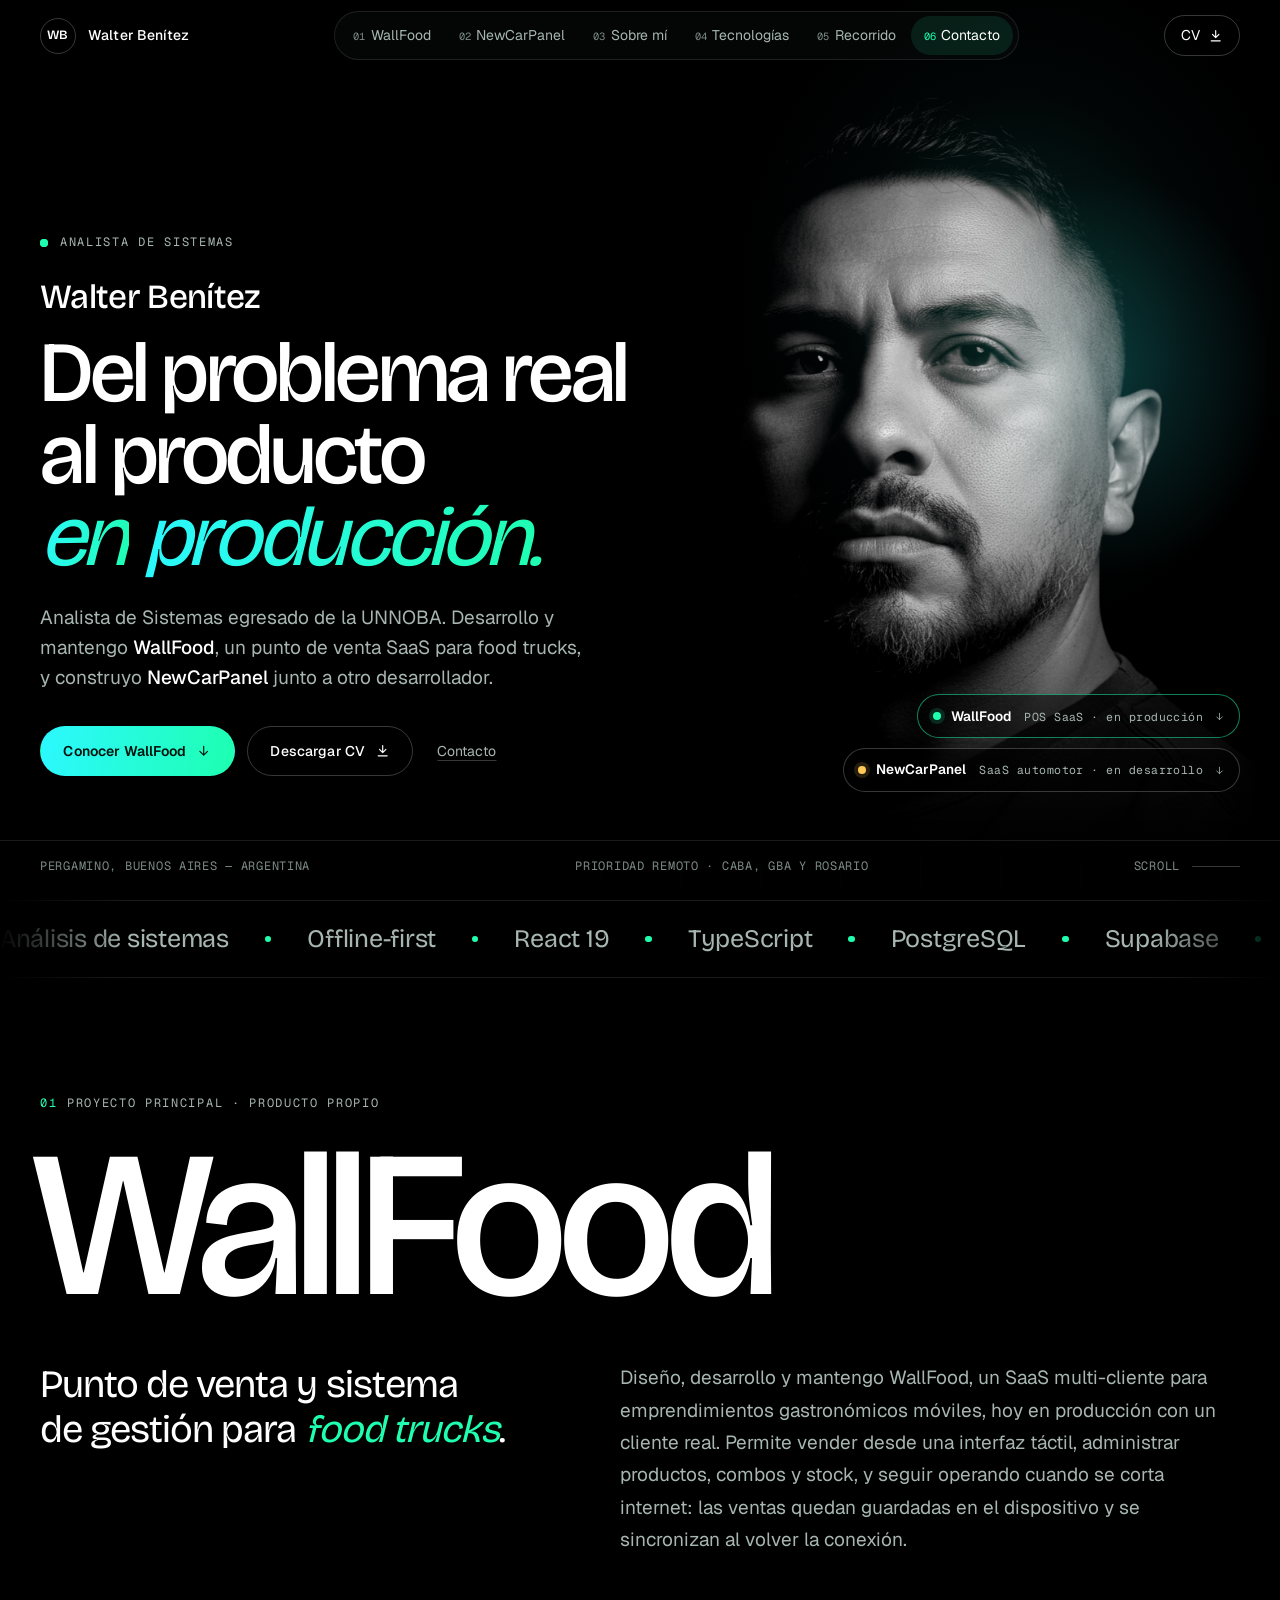
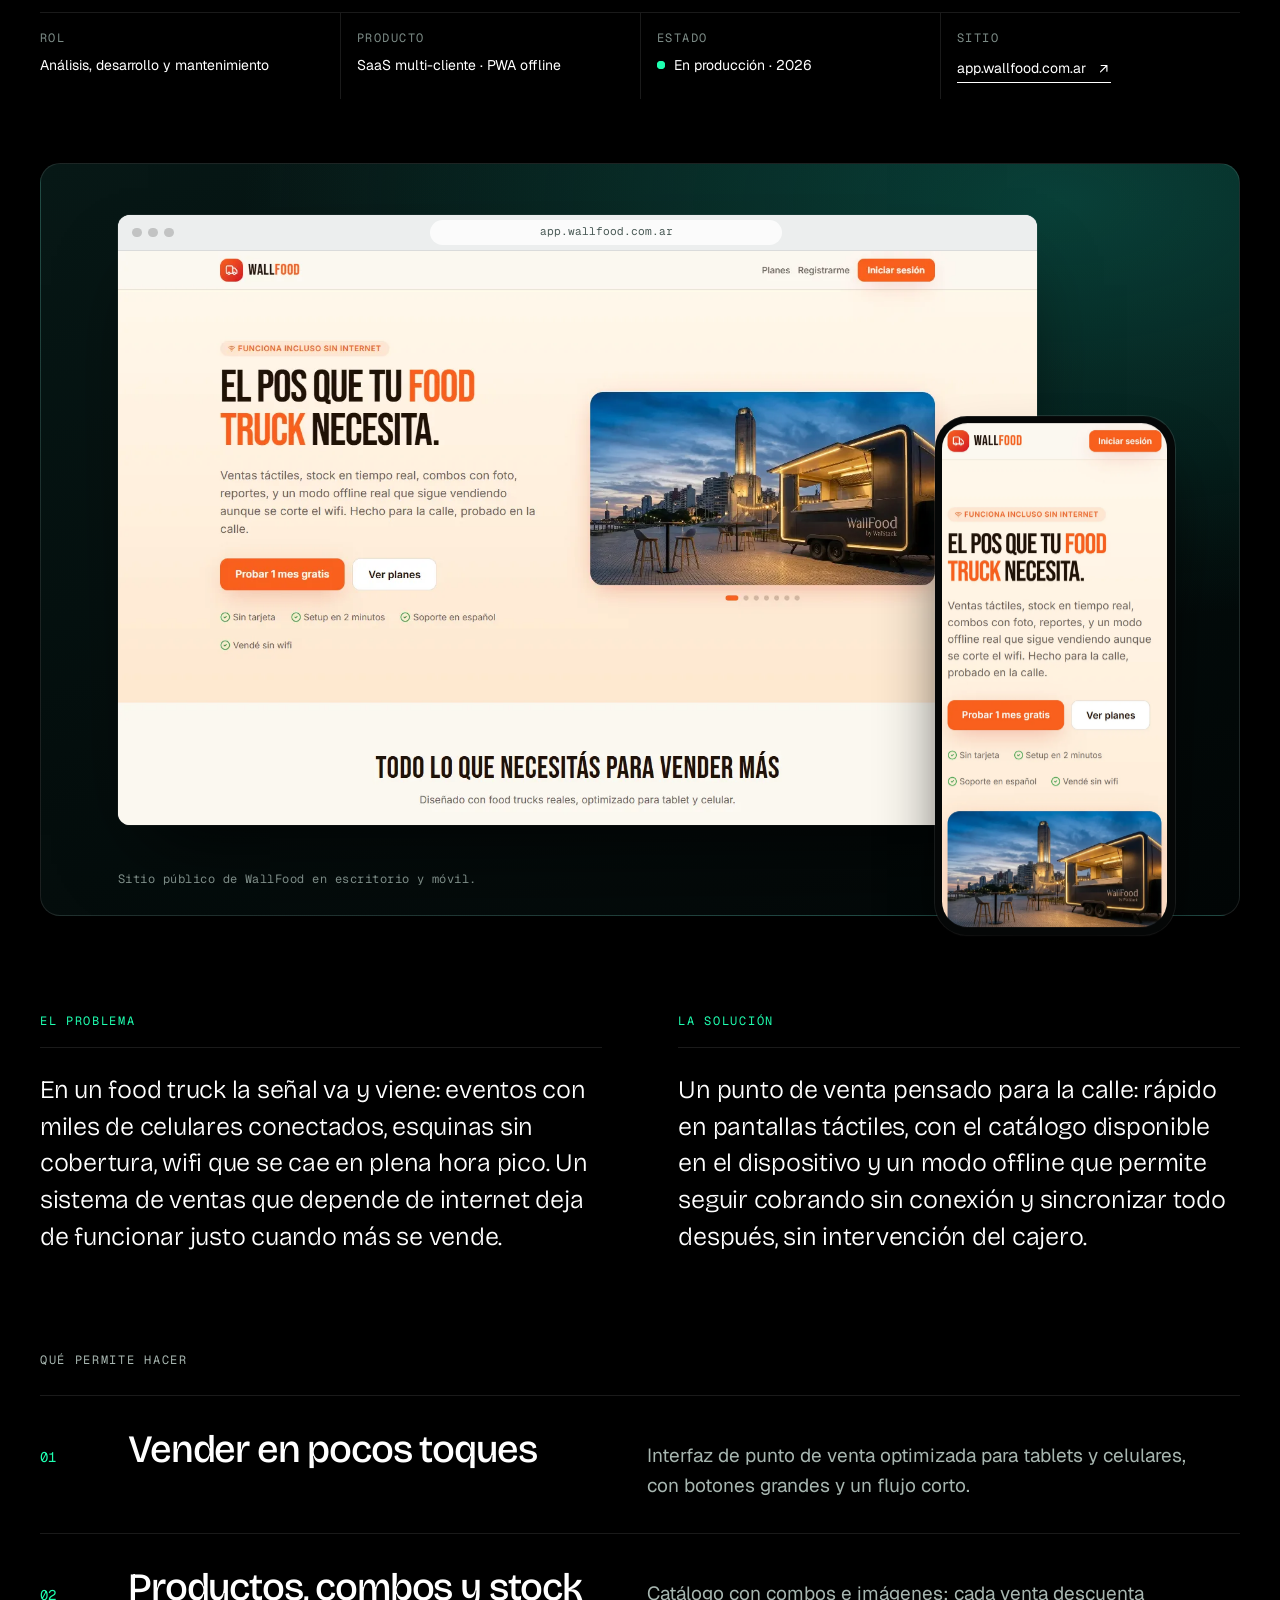
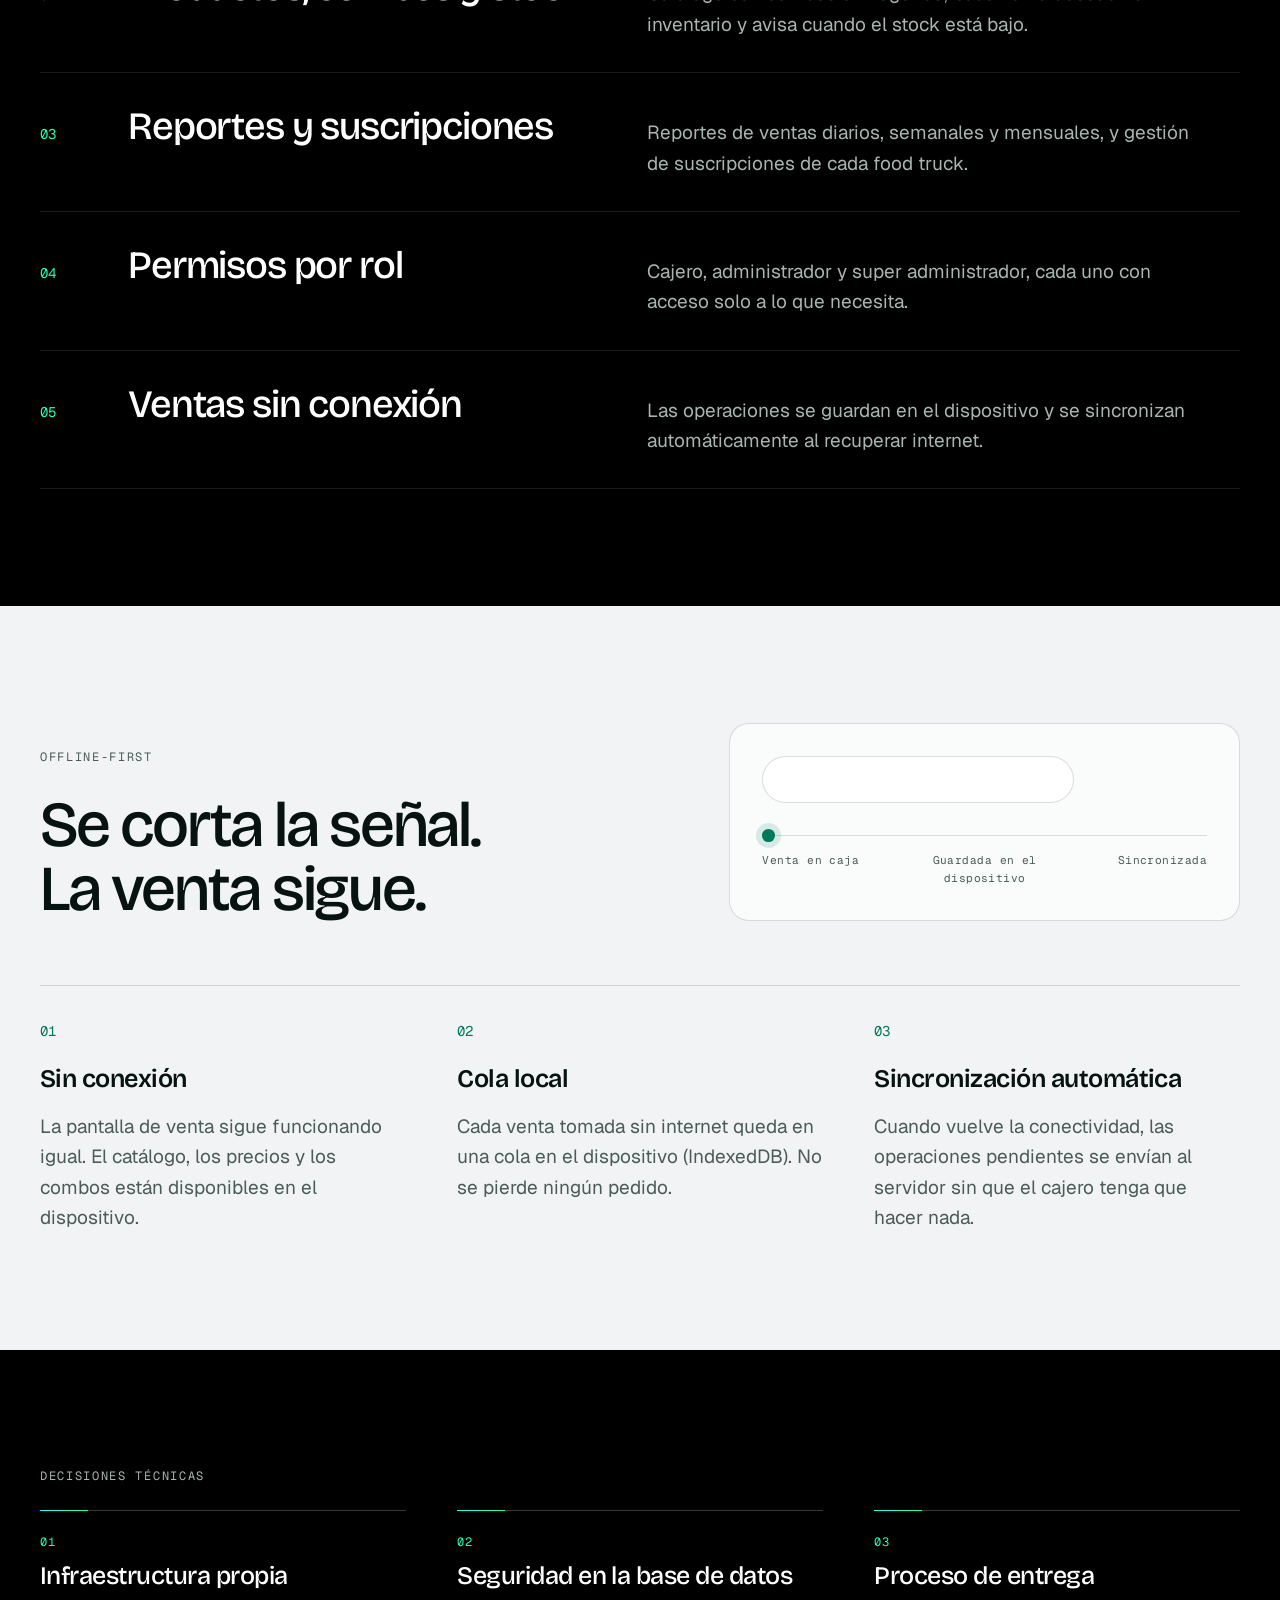
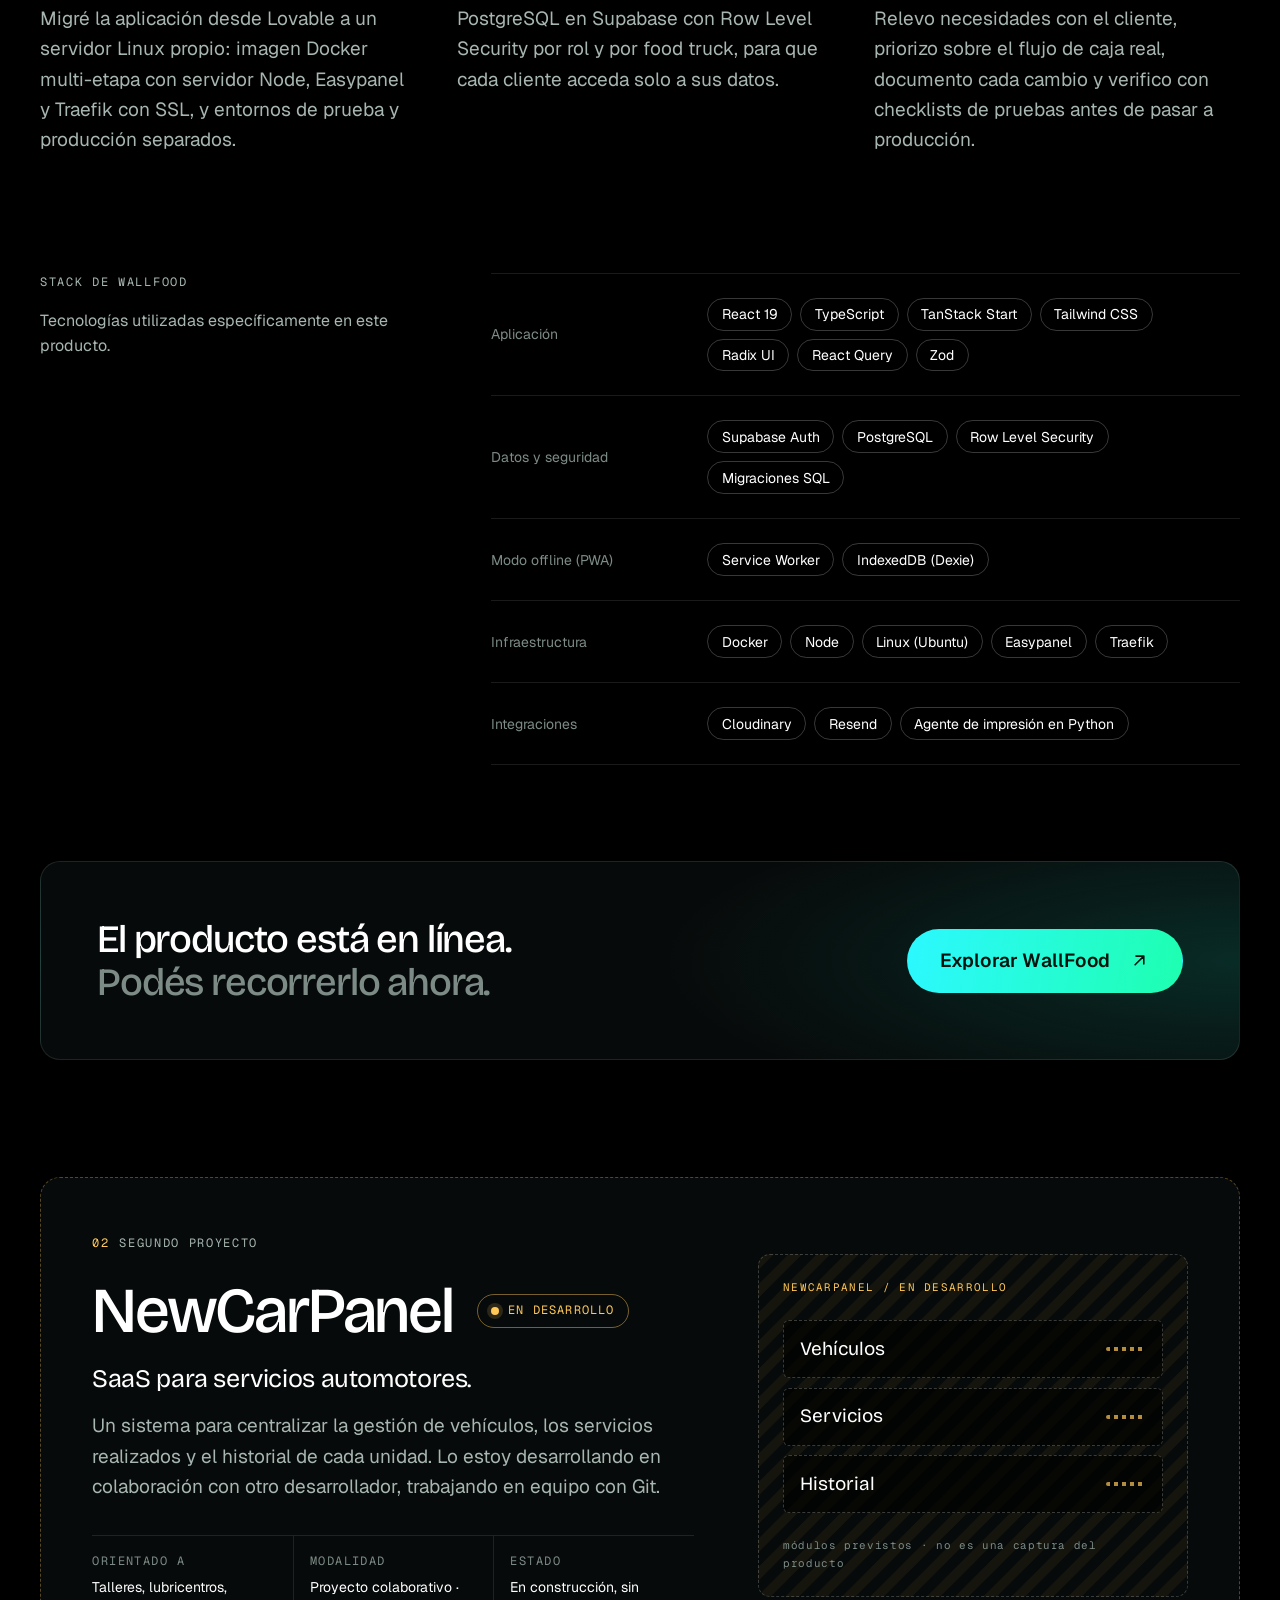
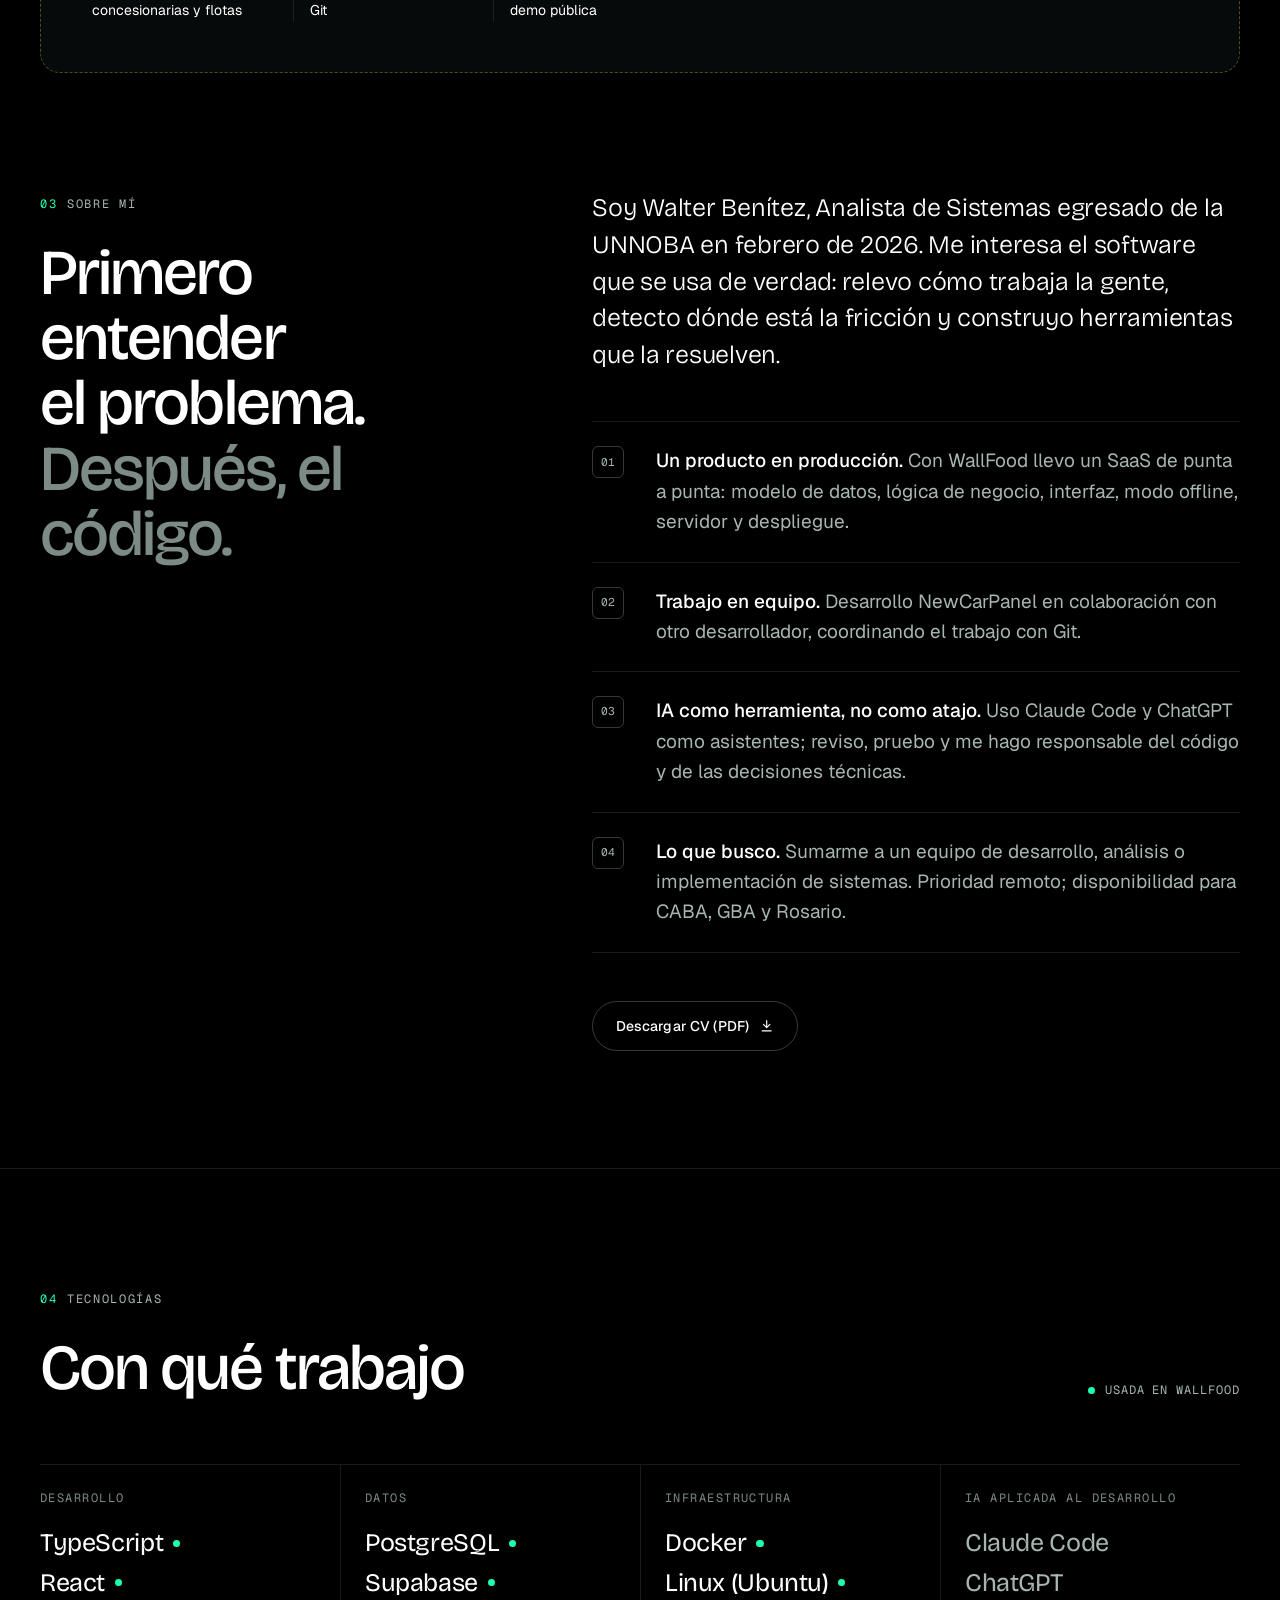
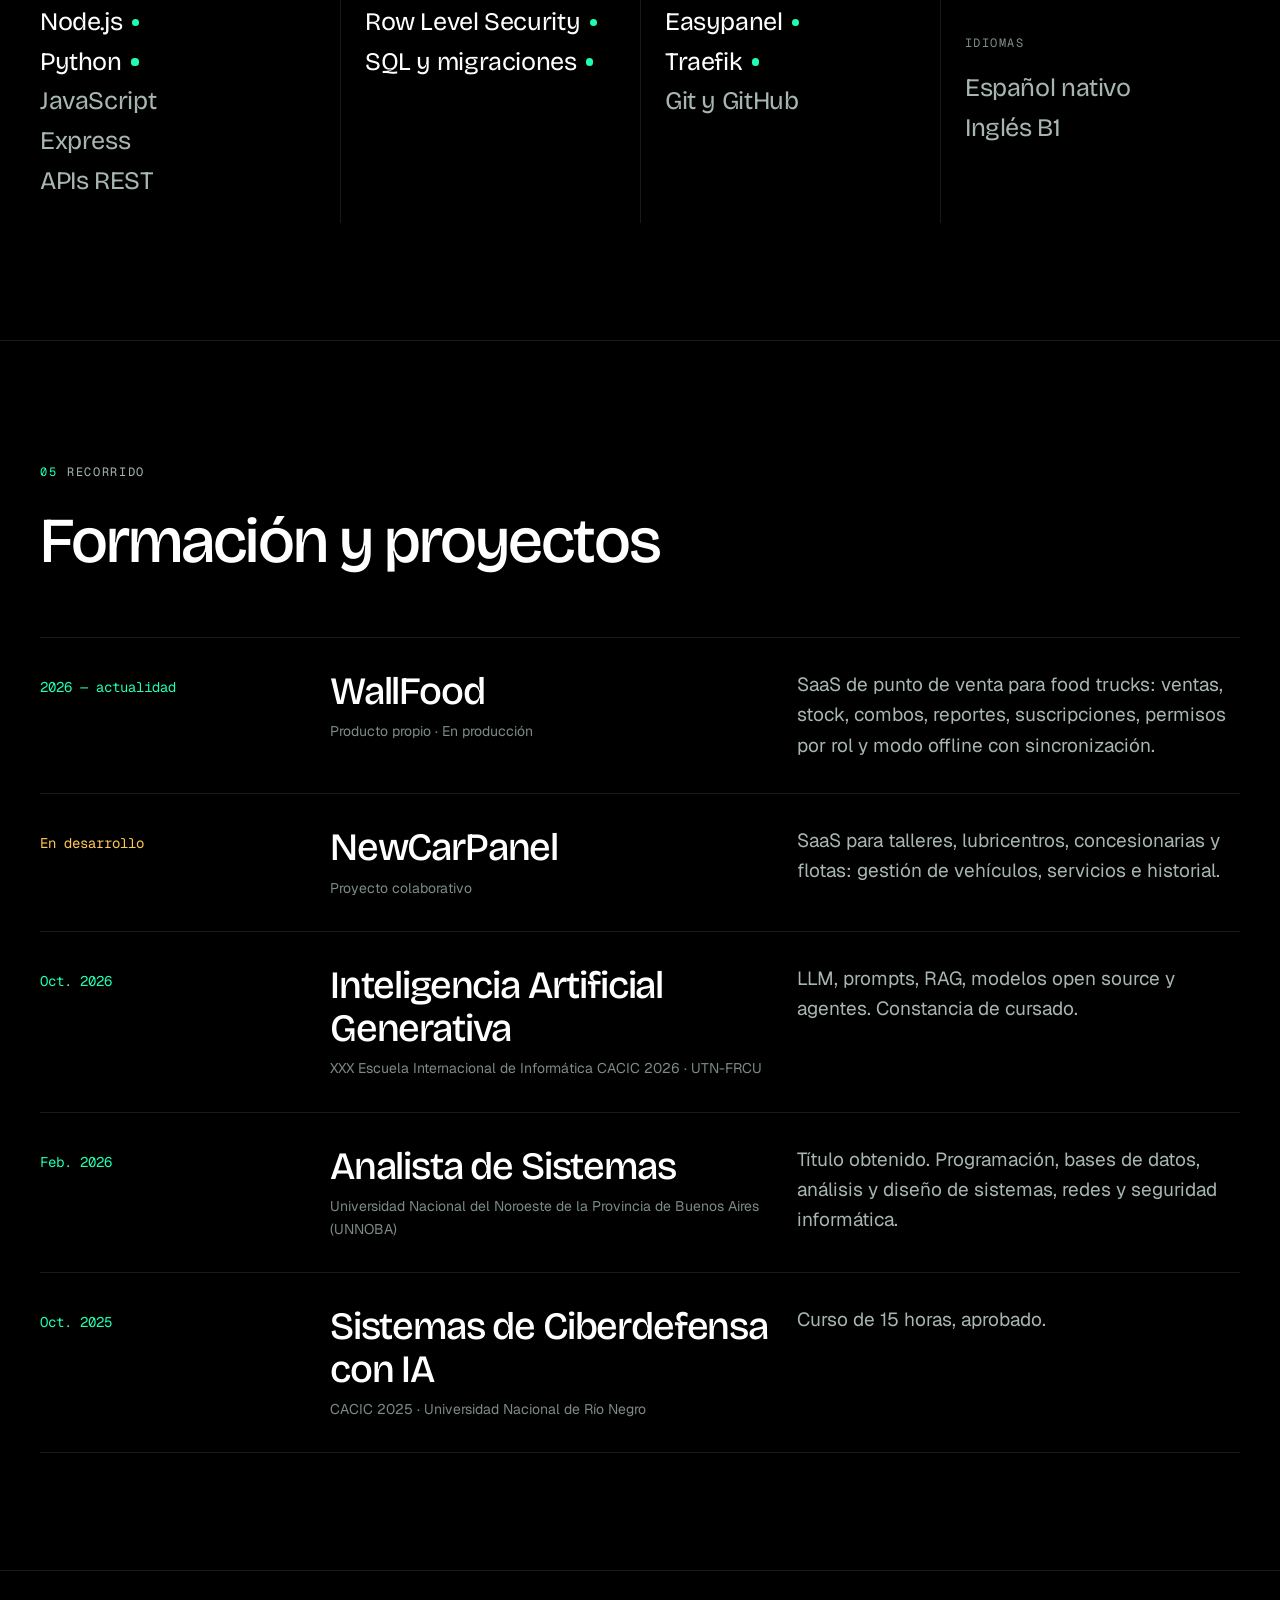
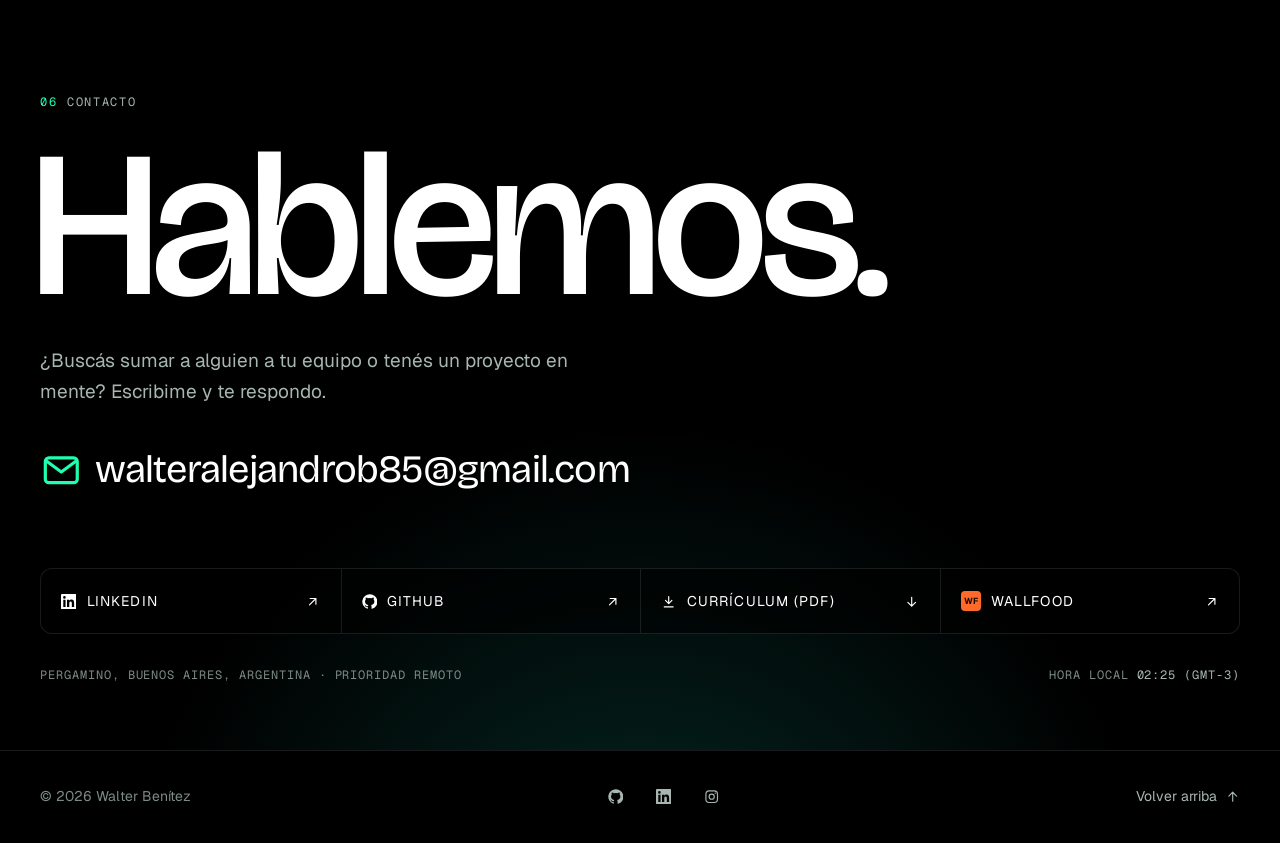
==== commit df36ddc7: "Sumar NewCarPanel, actualizar CV y rediseñar el hero - Se eliminan la frase sobre pasatiempos de «So" ====
--- a/index.html
+++ b/index.html
@@ -6,26 +6,26 @@
   <script>document.documentElement.classList.add('js');</script>
 
   <!-- SEO -->
-  <title>Walter Benítez — Analista de Sistemas y desarrollador de software</title>
-  <meta name="description" content="Walter Benítez, Analista de Sistemas y desarrollador de software en Pergamino, Argentina. Creador de WallFood, un punto de venta SaaS para food trucks que funciona incluso sin internet." />
+  <title>Walter Benítez — Analista de Sistemas</title>
+  <meta name="description" content="Walter Benítez, Analista de Sistemas (UNNOBA). Creador de WallFood, un punto de venta SaaS para food trucks en producción, y co-desarrollador de NewCarPanel." />
   <meta name="author" content="Walter Benítez" />
   <meta name="robots" content="index, follow" />
-  <meta name="theme-color" content="#0b0a09" />
+  <meta name="theme-color" content="#000000" />
   <link rel="canonical" href="https://walterabenitez.github.io/" />
 
   <!-- Open Graph -->
   <meta property="og:type" content="website" />
   <meta property="og:locale" content="es_AR" />
   <meta property="og:url" content="https://walterabenitez.github.io/" />
-  <meta property="og:title" content="Walter Benítez — Analista de Sistemas y desarrollador de software" />
-  <meta property="og:description" content="Construyo productos digitales que resuelven problemas reales. Proyecto destacado: WallFood, POS SaaS para food trucks con modo offline." />
+  <meta property="og:title" content="Walter Benítez — Analista de Sistemas" />
+  <meta property="og:description" content="Del problema real al producto en producción. WallFood, POS SaaS para food trucks con modo offline, y NewCarPanel, en desarrollo." />
   <meta property="og:image" content="https://walterabenitez.github.io/img/og-cover.jpg" />
   <meta property="og:image:width" content="1200" />
   <meta property="og:image:height" content="630" />
 
   <!-- Twitter Card -->
   <meta name="twitter:card" content="summary_large_image" />
-  <meta name="twitter:title" content="Walter Benítez — Analista de Sistemas y desarrollador de software" />
+  <meta name="twitter:title" content="Walter Benítez — Analista de Sistemas" />
   <meta name="twitter:description" content="Creador de WallFood, un POS SaaS para food trucks que sigue vendiendo sin internet." />
   <meta name="twitter:image" content="https://walterabenitez.github.io/img/og-cover.jpg" />
 
@@ -37,7 +37,7 @@
     "@context": "https://schema.org",
     "@type": "Person",
     "name": "Walter Benítez",
-    "jobTitle": "Analista de Sistemas y desarrollador de software",
+    "jobTitle": "Analista de Sistemas",
     "url": "https://walterabenitez.github.io/",
     "email": "mailto:walteralejandrob85@gmail.com",
     "address": { "@type": "PostalAddress", "addressLocality": "Pergamino", "addressRegion": "Buenos Aires", "addressCountry": "AR" },
@@ -88,19 +88,20 @@
       <nav class="site-nav" id="site-nav" aria-label="Navegación principal">
         <ul class="nav-list">
           <li><a href="#wallfood" class="nav-link"><span class="nav-num" aria-hidden="true">01</span>WallFood</a></li>
-          <li><a href="#sobre" class="nav-link"><span class="nav-num" aria-hidden="true">02</span>Sobre mí</a></li>
-          <li><a href="#stack" class="nav-link"><span class="nav-num" aria-hidden="true">03</span>Tecnologías</a></li>
-          <li><a href="#trayectoria" class="nav-link"><span class="nav-num" aria-hidden="true">04</span>Trayectoria</a></li>
-          <li><a href="#contacto" class="nav-link"><span class="nav-num" aria-hidden="true">05</span>Contacto</a></li>
+          <li><a href="#newcarpanel" class="nav-link"><span class="nav-num" aria-hidden="true">02</span>NewCarPanel</a></li>
+          <li><a href="#sobre" class="nav-link"><span class="nav-num" aria-hidden="true">03</span>Sobre mí</a></li>
+          <li><a href="#stack" class="nav-link"><span class="nav-num" aria-hidden="true">04</span>Tecnologías</a></li>
+          <li><a href="#recorrido" class="nav-link"><span class="nav-num" aria-hidden="true">05</span>Recorrido</a></li>
+          <li><a href="#contacto" class="nav-link"><span class="nav-num" aria-hidden="true">06</span>Contacto</a></li>
         </ul>
         <div class="nav-mobile-foot">
           <a href="mailto:walteralejandrob85@gmail.com">walteralejandrob85@gmail.com</a>
-          <a href="docs/C-V-WalterBenitez.pdf" download>Descargar CV</a>
+          <a href="docs/C-V-WalterBenitez.pdf?v=2026-10" download="Walter-Benitez-CV.pdf">Descargar CV (PDF)</a>
         </div>
       </nav>
 
       <div class="header-actions">
-        <a href="docs/C-V-WalterBenitez.pdf" class="header-cv" download>
+        <a href="docs/C-V-WalterBenitez.pdf?v=2026-10" class="header-cv" download="Walter-Benitez-CV.pdf">
           CV <svg class="icon" aria-hidden="true"><use href="#i-download"/></svg>
         </a>
         <button class="menu-toggle" id="menu-toggle" type="button" aria-expanded="false" aria-controls="site-nav">
@@ -115,53 +116,71 @@
 
     <!-- ═══════════════════════════ HERO ═══════════════════════════ -->
     <section id="inicio" class="hero" aria-labelledby="hero-title">
-      <div class="hero-glow" aria-hidden="true"></div>
-
-      <div class="container hero-grid">
-        <div class="hero-copy">
-          <p class="eyebrow hero-eyebrow load-in" style="--d: 0">
-            <span class="status-dot" aria-hidden="true"></span>
-            Walter Benítez · Analista de Sistemas
-          </p>
-
-          <h1 id="hero-title" class="hero-title">
-            <span class="line"><span class="word" style="--i:1">Construyo</span> <span class="word" style="--i:2">productos</span></span>
-            <span class="line"><span class="word" style="--i:3">digitales</span> <span class="word" style="--i:4">para</span> <span class="word" style="--i:5">resolver</span></span>
-            <span class="line"><span class="word" style="--i:6">problemas</span> <span class="word word-accent" style="--i:7"><em>reales.</em></span></span>
-          </h1>
-
-          <p class="hero-lead load-in" style="--d: 6">
-            Soy Analista de Sistemas y desarrollador de software. Diseño y construyo aplicaciones
-            de punta a punta: del análisis del problema y el modelo de datos a la interfaz que
-            usa la gente todos los días.
-          </p>
-
-          <div class="hero-actions load-in" style="--d: 7">
-            <a href="#wallfood" class="btn btn-primary">
-              Ver el caso WallFood
-              <svg class="icon" aria-hidden="true"><use href="#i-arrow-down"/></svg>
-            </a>
-            <a href="#contacto" class="btn btn-ghost">Contactarme</a>
-          </div>
-        </div>
-
-        <div class="hero-side">
-          <figure class="hero-portrait load-in" style="--d: 2">
-            <img src="img/hero.jpg" width="928" height="1039" alt="Retrato en blanco y negro de Walter Benítez" fetchpriority="high" />
-          </figure>
-
-          <a href="#wallfood" class="hero-feature load-in" style="--d: 8">
-            <span class="hero-feature-label">Proyecto destacado</span>
-            <span class="hero-feature-name">WallFood</span>
-            <span class="hero-feature-desc">POS y gestión para food trucks, con modo offline real.</span>
-            <svg class="icon hero-feature-arrow" aria-hidden="true"><use href="#i-arrow-down"/></svg>
+
+      <!-- Escena en capas: perspectiva real que responde al cursor -->
+      <div class="hero-stage" id="hero-stage">
+        <div class="layer layer-light" aria-hidden="true"></div>
+        <div class="layer layer-floor" aria-hidden="true"><div class="floor-plane"></div></div>
+        <figure class="layer layer-portrait">
+          <img src="img/hero.jpg" width="928" height="1039" alt="Retrato de Walter Benítez" fetchpriority="high" />
+        </figure>
+        <div class="layer layer-rim" aria-hidden="true"></div>
+      </div>
+
+      <div class="container hero-content">
+        <p class="eyebrow hero-eyebrow load-in" style="--d: 3">
+          <span class="status-dot" aria-hidden="true"></span>
+          Analista de Sistemas
+        </p>
+
+        <h1 id="hero-title" class="hero-title">
+          <span class="hero-name load-in" style="--d: 4">Walter Benítez</span>
+          <span class="hero-claim">
+            <span class="line"><span class="word" style="--i:1">Del</span> <span class="word" style="--i:2">problema</span> <span class="word" style="--i:3">real</span></span>
+            <span class="line"><span class="word" style="--i:4">al</span> <span class="word" style="--i:5">producto</span></span>
+            <span class="line"><span class="word word-accent" style="--i:6">en</span> <span class="word word-accent" style="--i:7">producción.</span></span>
+          </span>
+        </h1>
+
+        <p class="hero-lead load-in" style="--d: 8">
+          Analista de Sistemas egresado de la UNNOBA. Desarrollo y mantengo <strong>WallFood</strong>,
+          un punto de venta SaaS para food trucks, y construyo <strong>NewCarPanel</strong> junto a otro desarrollador.
+        </p>
+
+        <div class="hero-actions load-in" style="--d: 9">
+          <a href="#wallfood" class="btn btn-primary">
+            Conocer WallFood
+            <svg class="icon" aria-hidden="true"><use href="#i-arrow-down"/></svg>
           </a>
-        </div>
-      </div>
-
-      <div class="container hero-meta load-in" style="--d: 9">
+          <a href="docs/C-V-WalterBenitez.pdf?v=2026-10" class="btn btn-ghost" download="Walter-Benitez-CV.pdf">
+            Descargar CV
+            <svg class="icon" aria-hidden="true"><use href="#i-download"/></svg>
+          </a>
+          <a href="#contacto" class="hero-contact">Contacto</a>
+        </div>
+      </div>
+
+      <!-- Anotaciones de la escena: llevan a los dos proyectos -->
+      <ul class="hero-tags" aria-label="Proyectos">
+        <li class="hero-tag hero-tag-main load-in" style="--d: 10">
+          <a href="#wallfood">
+            <span class="tag-dot tag-dot-live" aria-hidden="true"></span>
+            <span class="tag-text"><strong>WallFood</strong> POS SaaS · en producción</span>
+            <svg class="icon" aria-hidden="true"><use href="#i-arrow-down"/></svg>
+          </a>
+        </li>
+        <li class="hero-tag hero-tag-dev load-in" style="--d: 11">
+          <a href="#newcarpanel">
+            <span class="tag-dot tag-dot-dev" aria-hidden="true"></span>
+            <span class="tag-text"><strong>NewCarPanel</strong> SaaS automotor · en desarrollo</span>
+            <svg class="icon" aria-hidden="true"><use href="#i-arrow-down"/></svg>
+          </a>
+        </li>
+      </ul>
+
+      <div class="container hero-meta load-in" style="--d: 12">
         <p>Pergamino, Buenos Aires — Argentina</p>
-        <p>Abierto a nuevas oportunidades</p>
+        <p>Prioridad remoto · CABA, GBA y Rosario</p>
         <p class="hero-scroll" aria-hidden="true">Scroll <span class="hero-scroll-line"></span></p>
       </div>
     </section>
@@ -169,8 +188,8 @@
     <!-- ═══════════════════════════ MARQUEE ═══════════════════════════ -->
     <div class="marquee" aria-hidden="true">
       <div class="marquee-track">
-        <span>Análisis de sistemas</span><span>Offline-first</span><span>React 19</span><span>TypeScript</span><span>PostgreSQL</span><span>Supabase</span><span>Docker</span><span>Diseño de producto</span>
-        <span>Análisis de sistemas</span><span>Offline-first</span><span>React 19</span><span>TypeScript</span><span>PostgreSQL</span><span>Supabase</span><span>Docker</span><span>Diseño de producto</span>
+        <span>Análisis de sistemas</span><span>Offline-first</span><span>React 19</span><span>TypeScript</span><span>PostgreSQL</span><span>Supabase</span><span>Docker</span><span>Linux</span>
+        <span>Análisis de sistemas</span><span>Offline-first</span><span>React 19</span><span>TypeScript</span><span>PostgreSQL</span><span>Supabase</span><span>Docker</span><span>Linux</span>
       </div>
     </div>
 
@@ -178,22 +197,22 @@
     <section id="wallfood" class="case" aria-labelledby="wallfood-title">
       <div class="container">
         <header class="case-head">
-          <p class="eyebrow reveal"><span class="eyebrow-num">01</span> Proyecto destacado</p>
+          <p class="eyebrow reveal"><span class="eyebrow-num">01</span> Proyecto principal · Producto propio</p>
           <h2 id="wallfood-title" class="case-title reveal">WallFood</h2>
           <div class="case-intro">
             <p class="case-kicker reveal">Punto de venta y sistema de gestión para <em>food trucks</em>.</p>
             <p class="case-summary reveal">
-              Diseñé y desarrollé WallFood, una plataforma SaaS para emprendimientos gastronómicos
-              móviles. Permite vender desde una interfaz táctil, administrar productos, combos y stock,
-              y seguir operando cuando se corta internet: las ventas quedan guardadas en el dispositivo
-              y se sincronizan solas cuando vuelve la conexión.
+              Diseño, desarrollo y mantengo WallFood, un SaaS multi-cliente para emprendimientos
+              gastronómicos móviles, hoy en producción con un cliente real. Permite vender desde una
+              interfaz táctil, administrar productos, combos y stock, y seguir operando cuando se corta
+              internet: las ventas quedan guardadas en el dispositivo y se sincronizan al volver la conexión.
             </p>
           </div>
 
           <dl class="case-meta reveal">
-            <div><dt>Rol</dt><dd>Diseño y desarrollo integral</dd></div>
-            <div><dt>Producto</dt><dd>SaaS · Web app offline-first</dd></div>
-            <div><dt>Estado</dt><dd><span class="status-dot" aria-hidden="true"></span> En línea</dd></div>
+            <div><dt>Rol</dt><dd>Análisis, desarrollo y mantenimiento</dd></div>
+            <div><dt>Producto</dt><dd>SaaS multi-cliente · PWA offline</dd></div>
+            <div><dt>Estado</dt><dd><span class="status-dot" aria-hidden="true"></span> En producción · 2026</dd></div>
             <div>
               <dt>Sitio</dt>
               <dd>
@@ -262,13 +281,13 @@
             </li>
             <li class="feature reveal">
               <span class="feature-num" aria-hidden="true">03</span>
-              <h4 class="feature-title">Reportes de ventas</h4>
-              <p>Ventas diarias, semanales y mensuales para entender cómo rinde cada jornada.</p>
+              <h4 class="feature-title">Reportes y suscripciones</h4>
+              <p>Reportes de ventas diarios, semanales y mensuales, y gestión de suscripciones de cada food truck.</p>
             </li>
             <li class="feature reveal">
               <span class="feature-num" aria-hidden="true">04</span>
-              <h4 class="feature-title">Usuarios y cajeros</h4>
-              <p>Roles separados para administración y caja, para que cada persona acceda a lo que necesita.</p>
+              <h4 class="feature-title">Permisos por rol</h4>
+              <p>Cajero, administrador y super administrador, cada uno con acceso solo a lo que necesita.</p>
             </li>
             <li class="feature reveal">
               <span class="feature-num" aria-hidden="true">05</span>
@@ -311,8 +330,8 @@
             </li>
             <li class="offline-step reveal">
               <span class="step-num" aria-hidden="true">02</span>
-              <h4>Guardado local</h4>
-              <p>Cada venta tomada sin internet queda registrada en el dispositivo como operación pendiente. No se pierde ningún pedido.</p>
+              <h4>Cola local</h4>
+              <p>Cada venta tomada sin internet queda en una cola en el dispositivo (IndexedDB). No se pierde ningún pedido.</p>
             </li>
             <li class="offline-step reveal">
               <span class="step-num" aria-hidden="true">03</span>
@@ -324,6 +343,24 @@
       </div>
 
       <div class="container">
+        <div class="case-decisions">
+          <h3 class="section-sub reveal">Decisiones técnicas</h3>
+          <ol class="decision-list">
+            <li class="decision reveal">
+              <h4>Infraestructura propia</h4>
+              <p>Migré la aplicación desde Lovable a un servidor Linux propio: imagen Docker multi-etapa con servidor Node, Easypanel y Traefik con SSL, y entornos de prueba y producción separados.</p>
+            </li>
+            <li class="decision reveal">
+              <h4>Seguridad en la base de datos</h4>
+              <p>PostgreSQL en Supabase con Row Level Security por rol y por food truck, para que cada cliente acceda solo a sus datos.</p>
+            </li>
+            <li class="decision reveal">
+              <h4>Proceso de entrega</h4>
+              <p>Relevo necesidades con el cliente, priorizo sobre el flujo de caja real, documento cada cambio y verifico con checklists de pruebas antes de pasar a producción.</p>
+            </li>
+          </ol>
+        </div>
+
         <div class="case-stack">
           <div class="case-stack-head reveal">
             <h3 class="section-sub">Stack de WallFood</h3>
@@ -332,19 +369,23 @@
           <dl class="stack-table">
             <div class="stack-row reveal">
               <dt>Aplicación</dt>
-              <dd><span class="chip">React 19</span><span class="chip">TypeScript</span><span class="chip">TanStack Start</span></dd>
+              <dd><span class="chip">React 19</span><span class="chip">TypeScript</span><span class="chip">TanStack Start</span><span class="chip">Tailwind CSS</span><span class="chip">Radix UI</span><span class="chip">React Query</span><span class="chip">Zod</span></dd>
             </div>
             <div class="stack-row reveal">
               <dt>Datos y seguridad</dt>
-              <dd><span class="chip">Supabase</span><span class="chip">PostgreSQL</span><span class="chip">Row Level Security</span></dd>
+              <dd><span class="chip">Supabase Auth</span><span class="chip">PostgreSQL</span><span class="chip">Row Level Security</span><span class="chip">Migraciones SQL</span></dd>
             </div>
             <div class="stack-row reveal">
-              <dt>Modo offline</dt>
-              <dd><span class="chip">Service Worker</span><span class="chip">IndexedDB</span></dd>
+              <dt>Modo offline (PWA)</dt>
+              <dd><span class="chip">Service Worker</span><span class="chip">IndexedDB (Dexie)</span></dd>
             </div>
             <div class="stack-row reveal">
               <dt>Infraestructura</dt>
-              <dd><span class="chip">Docker</span></dd>
+              <dd><span class="chip">Docker</span><span class="chip">Node</span><span class="chip">Linux (Ubuntu)</span><span class="chip">Easypanel</span><span class="chip">Traefik</span></dd>
+            </div>
+            <div class="stack-row reveal">
+              <dt>Integraciones</dt>
+              <dd><span class="chip">Cloudinary</span><span class="chip">Resend</span><span class="chip">Agente de impresión en Python</span></dd>
             </div>
           </dl>
         </div>
@@ -359,46 +400,84 @@
       </div>
     </section>
 
+    <!-- ═══════════════════════════ NEWCARPANEL ═══════════════════════════ -->
+    <section id="newcarpanel" class="wip" aria-labelledby="newcarpanel-title">
+      <div class="container">
+        <div class="wip-card">
+          <div class="wip-body">
+            <p class="eyebrow reveal"><span class="eyebrow-num">02</span> Segundo proyecto</p>
+            <div class="wip-title-row reveal">
+              <h2 id="newcarpanel-title" class="wip-title">NewCarPanel</h2>
+              <span class="badge-dev"><span class="tag-dot tag-dot-dev" aria-hidden="true"></span>En desarrollo</span>
+            </div>
+            <p class="wip-kicker reveal">SaaS para servicios automotores.</p>
+            <p class="wip-text reveal">
+              Un sistema para centralizar la gestión de vehículos, los servicios realizados y el historial
+              de cada unidad. Lo estoy desarrollando en colaboración con otro desarrollador, trabajando
+              en equipo con Git.
+            </p>
+
+            <dl class="wip-meta reveal">
+              <div><dt>Orientado a</dt><dd>Talleres, lubricentros, concesionarias y flotas</dd></div>
+              <div><dt>Modalidad</dt><dd>Proyecto colaborativo · Git</dd></div>
+              <div><dt>Estado</dt><dd>En construcción, sin demo pública</dd></div>
+            </dl>
+          </div>
+
+          <div class="wip-visual reveal" aria-hidden="true">
+            <div class="wip-blueprint">
+              <span class="bp-label bp-label-top">newcarpanel / en desarrollo</span>
+              <div class="bp-modules">
+                <span>Vehículos</span>
+                <span>Servicios</span>
+                <span>Historial</span>
+              </div>
+              <span class="bp-label bp-label-bottom">módulos previstos · no es una captura del producto</span>
+            </div>
+          </div>
+        </div>
+      </div>
+    </section>
+
     <!-- ═══════════════════════════ SOBRE MÍ ═══════════════════════════ -->
     <section id="sobre" class="section about" aria-labelledby="sobre-title">
       <div class="container about-grid">
         <div class="about-head">
-          <p class="eyebrow reveal"><span class="eyebrow-num">02</span> Sobre mí</p>
+          <p class="eyebrow reveal"><span class="eyebrow-num">03</span> Sobre mí</p>
           <h2 id="sobre-title" class="section-title reveal">Primero entender el problema.<br /><span class="muted">Después, el código.</span></h2>
         </div>
 
         <div class="about-body">
           <p class="about-lead reveal">
-            Soy Walter Benítez, Analista de Sistemas egresado de la UNNOBA. Me interesa el software
-            que se usa de verdad: analizo cómo trabaja la gente, detecto dónde está la fricción y
-            construyo herramientas que la resuelven.
+            Soy Walter Benítez, Analista de Sistemas egresado de la UNNOBA en febrero de 2026.
+            Me interesa el software que se usa de verdad: relevo cómo trabaja la gente, detecto dónde
+            está la fricción y construyo herramientas que la resuelven.
           </p>
 
           <ol class="facts">
             <li class="fact reveal">
               <span class="fact-num" aria-hidden="true">01</span>
-              <p><strong>Formación en análisis de sistemas.</strong> Programación, bases de datos, redes y seguridad informática, con foco en relevar requerimientos y modelar soluciones.</p>
+              <p><strong>Un producto en producción.</strong> Con WallFood llevo un SaaS de punta a punta: modelo de datos, lógica de negocio, interfaz, modo offline, servidor y despliegue.</p>
             </li>
             <li class="fact reveal">
               <span class="fact-num" aria-hidden="true">02</span>
-              <p><strong>Un producto SaaS construido de punta a punta.</strong> Con WallFood diseñé el modelo de datos, la lógica de negocio, la interfaz y el modo offline de un sistema real.</p>
+              <p><strong>Trabajo en equipo.</strong> Desarrollo NewCarPanel en colaboración con otro desarrollador, coordinando el trabajo con Git.</p>
             </li>
             <li class="fact reveal">
               <span class="fact-num" aria-hidden="true">03</span>
-              <p><strong>Tecnologías actuales.</strong> Trabajo con React, TypeScript, bases de datos relacionales y contenedores, y aprendo lo que cada problema necesita.</p>
+              <p><strong>IA como herramienta, no como atajo.</strong> Uso Claude Code y ChatGPT como asistentes; reviso, pruebo y me hago responsable del código y de las decisiones técnicas.</p>
             </li>
             <li class="fact reveal">
               <span class="fact-num" aria-hidden="true">04</span>
-              <p><strong>Ganas de sumar a un equipo.</strong> Busco un entorno profesional donde aportar compromiso y criterio, seguir aprendiendo y crecer en el ámbito IT.</p>
+              <p><strong>Lo que busco.</strong> Sumarme a un equipo de desarrollo, análisis o implementación de sistemas. Prioridad remoto; disponibilidad para CABA, GBA y Rosario.</p>
             </li>
           </ol>
 
           <div class="about-actions reveal">
-            <a href="docs/C-V-WalterBenitez.pdf" class="btn btn-ghost" download>
+            <a href="docs/C-V-WalterBenitez.pdf?v=2026-10" class="btn btn-ghost" download="Walter-Benitez-CV.pdf">
               Descargar CV (PDF)
               <svg class="icon" aria-hidden="true"><use href="#i-download"/></svg>
             </a>
-            <p class="about-aside">Fuera del código: música, viajes, natación y fotografía.</p>
           </div>
         </div>
       </div>
@@ -409,7 +488,7 @@
       <div class="container">
         <div class="skills-head">
           <div>
-            <p class="eyebrow reveal"><span class="eyebrow-num">03</span> Tecnologías</p>
+            <p class="eyebrow reveal"><span class="eyebrow-num">04</span> Tecnologías</p>
             <h2 id="stack-title" class="section-title reveal">Con qué trabajo</h2>
           </div>
           <p class="skills-legend reveal"><span class="legend-dot" aria-hidden="true"></span> Usada en WallFood</p>
@@ -417,79 +496,98 @@
 
         <div class="skills-grid">
           <div class="skill-group reveal">
-            <h3 class="skill-group-title">Lenguajes</h3>
+            <h3 class="skill-group-title">Desarrollo</h3>
             <ul>
               <li class="is-wf">TypeScript<span class="sr-only"> (usada en WallFood)</span></li>
+              <li class="is-wf">React<span class="sr-only"> (usada en WallFood)</span></li>
+              <li class="is-wf">Node.js<span class="sr-only"> (usada en WallFood)</span></li>
+              <li class="is-wf">Python<span class="sr-only"> (usada en WallFood)</span></li>
               <li>JavaScript</li>
-              <li>SQL</li>
-              <li>Python</li>
-              <li>Java</li>
-              <li>HTML y CSS</li>
+              <li>Express</li>
+              <li>APIs REST</li>
             </ul>
           </div>
           <div class="skill-group reveal">
-            <h3 class="skill-group-title">Frontend</h3>
-            <ul>
-              <li class="is-wf">React<span class="sr-only"> (usada en WallFood)</span></li>
-              <li class="is-wf">TanStack Start<span class="sr-only"> (usada en WallFood)</span></li>
-              <li class="is-wf">Service Worker<span class="sr-only"> (usada en WallFood)</span></li>
-              <li class="is-wf">IndexedDB<span class="sr-only"> (usada en WallFood)</span></li>
-              <li>Diseño responsive</li>
-            </ul>
-          </div>
-          <div class="skill-group reveal">
-            <h3 class="skill-group-title">Backend y datos</h3>
+            <h3 class="skill-group-title">Datos</h3>
             <ul>
               <li class="is-wf">PostgreSQL<span class="sr-only"> (usada en WallFood)</span></li>
               <li class="is-wf">Supabase<span class="sr-only"> (usada en WallFood)</span></li>
               <li class="is-wf">Row Level Security<span class="sr-only"> (usada en WallFood)</span></li>
-              <li>Node.js y Express</li>
-              <li>MySQL</li>
+              <li class="is-wf">SQL y migraciones<span class="sr-only"> (usada en WallFood)</span></li>
             </ul>
           </div>
           <div class="skill-group reveal">
-            <h3 class="skill-group-title">Infraestructura y herramientas</h3>
+            <h3 class="skill-group-title">Infraestructura</h3>
             <ul>
               <li class="is-wf">Docker<span class="sr-only"> (usada en WallFood)</span></li>
+              <li class="is-wf">Linux (Ubuntu)<span class="sr-only"> (usada en WallFood)</span></li>
+              <li class="is-wf">Easypanel<span class="sr-only"> (usada en WallFood)</span></li>
+              <li class="is-wf">Traefik<span class="sr-only"> (usada en WallFood)</span></li>
               <li>Git y GitHub</li>
-              <li>Linux</li>
-              <li>AWS Lightsail</li>
             </ul>
           </div>
+          <div class="skill-group reveal">
+            <h3 class="skill-group-title">IA aplicada al desarrollo</h3>
+            <ul>
+              <li>Claude Code</li>
+              <li>ChatGPT</li>
+            </ul>
+            <h3 class="skill-group-title skill-group-title-gap">Idiomas</h3>
+            <ul>
+              <li>Español nativo</li>
+              <li>Inglés B1</li>
+            </ul>
+          </div>
         </div>
       </div>
     </section>
 
-    <!-- ═══════════════════════════ TRAYECTORIA ═══════════════════════════ -->
-    <section id="trayectoria" class="section journey" aria-labelledby="trayectoria-title">
+    <!-- ═══════════════════════════ RECORRIDO ═══════════════════════════ -->
+    <section id="recorrido" class="section journey" aria-labelledby="recorrido-title">
       <div class="container">
-        <p class="eyebrow reveal"><span class="eyebrow-num">04</span> Trayectoria</p>
-        <h2 id="trayectoria-title" class="section-title reveal">Recorrido</h2>
+        <p class="eyebrow reveal"><span class="eyebrow-num">05</span> Recorrido</p>
+        <h2 id="recorrido-title" class="section-title reveal">Formación y proyectos</h2>
 
         <ol class="timeline">
           <li class="timeline-row reveal">
-            <p class="timeline-date">2026</p>
+            <p class="timeline-date">2026 — actualidad</p>
             <div class="timeline-main">
               <h3>WallFood</h3>
-              <p class="timeline-org">Producto propio · Diseño y desarrollo</p>
-            </div>
-            <p class="timeline-desc">Punto de venta SaaS para food trucks con gestión de productos, combos, stock, reportes, usuarios y modo offline con sincronización.</p>
+              <p class="timeline-org">Producto propio · En producción</p>
+            </div>
+            <p class="timeline-desc">SaaS de punto de venta para food trucks: ventas, stock, combos, reportes, suscripciones, permisos por rol y modo offline con sincronización.</p>
           </li>
           <li class="timeline-row reveal">
-            <p class="timeline-date">2019 — 2026</p>
+            <p class="timeline-date timeline-date-dev">En desarrollo</p>
+            <div class="timeline-main">
+              <h3>NewCarPanel</h3>
+              <p class="timeline-org">Proyecto colaborativo</p>
+            </div>
+            <p class="timeline-desc">SaaS para talleres, lubricentros, concesionarias y flotas: gestión de vehículos, servicios e historial.</p>
+          </li>
+          <li class="timeline-row reveal">
+            <p class="timeline-date">Oct. 2026</p>
+            <div class="timeline-main">
+              <h3>Inteligencia Artificial Generativa</h3>
+              <p class="timeline-org">XXX Escuela Internacional de Informática CACIC 2026 · UTN-FRCU</p>
+            </div>
+            <p class="timeline-desc">LLM, prompts, RAG, modelos open source y agentes. Constancia de cursado.</p>
+          </li>
+          <li class="timeline-row reveal">
+            <p class="timeline-date">Feb. 2026</p>
             <div class="timeline-main">
               <h3>Analista de Sistemas</h3>
               <p class="timeline-org">Universidad Nacional del Noroeste de la Provincia de Buenos Aires (UNNOBA)</p>
             </div>
-            <p class="timeline-desc">Programación, bases de datos, análisis y diseño de sistemas, redes y seguridad informática, con énfasis en la resolución de problemas y el trabajo en equipo.</p>
+            <p class="timeline-desc">Título obtenido. Programación, bases de datos, análisis y diseño de sistemas, redes y seguridad informática.</p>
           </li>
           <li class="timeline-row reveal">
-            <p class="timeline-date">2010 — 2013</p>
+            <p class="timeline-date">Oct. 2025</p>
             <div class="timeline-main">
-              <h3>Operario de producción</h3>
-              <p class="timeline-org">Liliana S.R.L.</p>
-            </div>
-            <p class="timeline-desc">Armado en una línea de producción de electrodomésticos: trabajo en equipo, procesos y resolución de problemas en un entorno exigente.</p>
+              <h3>Sistemas de Ciberdefensa con IA</h3>
+              <p class="timeline-org">CACIC 2025 · Universidad Nacional de Río Negro</p>
+            </div>
+            <p class="timeline-desc">Curso de 15 horas, aprobado.</p>
           </li>
         </ol>
       </div>
@@ -499,7 +597,7 @@
     <section id="contacto" class="contact" aria-labelledby="contacto-title">
       <div class="contact-glow" aria-hidden="true"></div>
       <div class="container">
-        <p class="eyebrow reveal"><span class="eyebrow-num">05</span> Contacto</p>
+        <p class="eyebrow reveal"><span class="eyebrow-num">06</span> Contacto</p>
         <h2 id="contacto-title" class="contact-title reveal">Hablemos.</h2>
         <p class="contact-lead reveal">
           ¿Buscás sumar a alguien a tu equipo o tenés un proyecto en mente? Escribime y te respondo.
@@ -524,7 +622,7 @@
             </a>
           </li>
           <li>
-            <a href="docs/C-V-WalterBenitez.pdf" download>
+            <a href="docs/C-V-WalterBenitez.pdf?v=2026-10" download="Walter-Benitez-CV.pdf">
               <svg class="icon" aria-hidden="true"><use href="#i-download"/></svg> Currículum (PDF)
               <svg class="icon icon-end" aria-hidden="true"><use href="#i-arrow-down"/></svg>
             </a>
@@ -538,7 +636,7 @@
         </ul>
 
         <div class="contact-meta reveal">
-          <p>Pergamino, Buenos Aires, Argentina</p>
+          <p>Pergamino, Buenos Aires, Argentina · Prioridad remoto</p>
           <p>Hora local <time id="local-time">—</time></p>
         </div>
       </div>
--- a/styles.css
+++ b/styles.css
@@ -1,29 +1,35 @@
 /* ================================================================
    WALTER BENÍTEZ — styles.css
    Display: Bricolage Grotesque · Texto: Geist · Detalles: Geist Mono
-   Tema oscuro editorial con un único acento cálido (naranja WallFood)
+   Negro puro como base, texto blanco y salvia, acentos menta y cian
    ================================================================ */
 
 /* ─── TOKENS ─── */
 :root {
   /* Color */
-  --bg:            #0b0a09;
-  --bg-elev:       #141210;
-  --bg-elev-2:     #1d1a17;
-  --line:          rgba(242, 237, 229, .12);
-  --line-strong:   rgba(242, 237, 229, .24);
-  --text:          #f2ede5;
-  --text-2:        #b6afa5;
-  --text-3:        #8c867d;
-  --accent:        #ff6a2b;
-  --accent-soft:   rgba(255, 106, 43, .14);
-  --accent-ink:    #1a0b03;
-  --paper:         #f1ece3;
-  --paper-line:    rgba(23, 20, 15, .14);
-  --paper-text:    #17140f;
-  --paper-text-2:  #5b544a;
-  --paper-accent:  #b93d0b;
-  --ok:            #4ade80;
+  --bg:            #000000;
+  --bg-elev:       #070a0a;
+  --bg-elev-2:     #0e1413;
+  --line:          rgba(255, 255, 255, .1);
+  --line-strong:   rgba(255, 255, 255, .22);
+  --text:          #ffffff;
+  --text-2:        #a7b6b0;
+  --text-3:        #7c8b86;
+  --mint:          #1effb0;
+  --cyan:          #2cf8ff;
+  --accent:        var(--mint);
+  --accent-grad:   linear-gradient(100deg, var(--cyan), var(--mint));
+  --accent-soft:   rgba(30, 255, 176, .12);
+  --accent-ink:    #00140d;
+  --teal-deep:     #041718;
+  --teal:          #0d2f37;
+  --dev:           #ffc857;
+  --paper:         #f1f3f4;
+  --paper-line:    rgba(3, 20, 18, .14);
+  --paper-text:    #071311;
+  --paper-text-2:  #4b5b57;
+  --paper-accent:  #00785a;
+  --ok:            var(--mint);
 
   /* Tipografía */
   --font-display:  'Bricolage Grotesque', 'Segoe UI', system-ui, sans-serif;
@@ -37,7 +43,7 @@
   --fs-lg:   clamp(1.25rem, 1.1rem + .6vw, 1.625rem);
   --fs-xl:   clamp(1.625rem, 1.3rem + 1.4vw, 2.5rem);
   --fs-2xl:  clamp(2.25rem, 1.6rem + 3vw, 4.25rem);
-  --fs-hero: clamp(2.6rem, 1.2rem + 5.4vw, 6.25rem);
+  --fs-hero: clamp(2.75rem, 1.2rem + 5.2vw, 6.5rem);
   --fs-mega: clamp(4.5rem, 1rem + 15vw, 15rem);
 
   /* Espaciado */
@@ -78,6 +84,7 @@
   scroll-padding-top: calc(var(--header-h) + 1rem);
   -webkit-text-size-adjust: 100%;
   text-size-adjust: 100%;
+  background: var(--bg);
 }
 body {
   background: var(--bg);
@@ -96,7 +103,8 @@
 ol, ul { list-style: none; }
 button { font: inherit; color: inherit; background: none; border: 0; cursor: pointer; }
 em { font-style: italic; }
-::selection { background: var(--accent); color: var(--accent-ink); }
+strong { font-weight: 600; }
+::selection { background: var(--mint); color: var(--accent-ink); }
 
 .sprite { position: absolute; width: 0; height: 0; overflow: hidden; }
 .icon { width: 1.1em; height: 1.1em; flex: none; }
@@ -107,7 +115,7 @@
 }
 
 :focus-visible {
-  outline: 2px solid var(--accent);
+  outline: 2px solid var(--mint);
   outline-offset: 3px;
   border-radius: 4px;
 }
@@ -115,7 +123,7 @@
 .skip-link {
   position: fixed; left: 1rem; top: -4rem; z-index: 200;
   padding: .75rem 1rem; border-radius: var(--radius-sm);
-  background: var(--accent); color: var(--accent-ink); font-weight: 600;
+  background: var(--mint); color: var(--accent-ink); font-weight: 600;
   transition: top var(--dur-fast) var(--ease-out);
 }
 .skip-link:focus { top: 1rem; }
@@ -137,7 +145,7 @@
   text-transform: uppercase;
   color: var(--text-2);
 }
-.eyebrow-num { color: var(--accent); }
+.eyebrow-num { color: var(--mint); }
 .eyebrow-dark { color: var(--paper-text-2); }
 
 .section-title {
@@ -145,7 +153,7 @@
   font-size: var(--fs-2xl);
   font-weight: 500;
   line-height: 1.02;
-  letter-spacing: -.035em;
+  letter-spacing: -.03em;
   margin-top: var(--space-5);
   text-wrap: balance;
 }
@@ -163,7 +171,7 @@
 .status-dot {
   position: relative;
   width: .5rem; height: .5rem; border-radius: 50%;
-  background: var(--ok);
+  background: var(--mint);
   display: inline-block; flex: none;
 }
 .status-dot::after {
@@ -182,7 +190,7 @@
   background-size: 100% 1px; background-repeat: no-repeat; background-position: 0 100%;
   transition: background-size var(--dur) var(--ease-out), color var(--dur-fast);
 }
-.text-link:hover { color: var(--accent); background-size: 0 1px; background-position: 100% 100%; }
+.text-link:hover { color: var(--mint); background-size: 0 1px; background-position: 100% 100%; }
 
 /* ─── BOTONES ─── */
 .btn {
@@ -206,7 +214,8 @@
 .btn:hover, .btn:focus-visible { color: var(--bg); border-color: var(--text); }
 .btn:hover .icon[aria-hidden] { transform: translate(2px, -2px); }
 .btn:active { transform: scale(.98); }
-.btn-primary { --btn-bg: var(--accent); --btn-fg: var(--accent-ink); --btn-bd: var(--accent); font-weight: 600; }
+.btn-primary { --btn-bg: var(--accent-grad); --btn-fg: var(--accent-ink); --btn-bd: transparent; font-weight: 600; }
+.btn-primary:hover, .btn-primary:focus-visible { border-color: transparent; }
 .btn-ghost:hover .icon { transform: translateY(2px); }
 .btn-lg { min-height: 3.75rem; padding: 1rem 2rem; font-size: var(--fs-md); }
 
@@ -218,7 +227,7 @@
   border-bottom: 1px solid transparent;
 }
 .site-header.is-scrolled {
-  background: rgba(11, 10, 9, .78);
+  background: rgba(0, 0, 0, .72);
   -webkit-backdrop-filter: blur(14px) saturate(140%);
   backdrop-filter: blur(14px) saturate(140%);
   border-bottom-color: var(--line);
@@ -240,20 +249,25 @@
   font-family: var(--font-display); font-size: .8rem; font-weight: 600; letter-spacing: .02em;
   transition: background var(--dur), color var(--dur), border-color var(--dur);
 }
-.brand:hover .brand-mark { background: var(--accent); color: var(--accent-ink); border-color: var(--accent); }
+.brand:hover .brand-mark { background: var(--mint); color: var(--accent-ink); border-color: var(--mint); }
 .brand-name { font-size: var(--fs-sm); letter-spacing: .01em; }
 
-.nav-list { display: flex; gap: .25rem; }
+.nav-list {
+  display: flex; gap: .15rem;
+  padding: .3rem; border-radius: var(--radius-pill);
+  border: 1px solid var(--line);
+  background: rgba(7, 10, 10, .6);
+}
 .nav-link {
   position: relative; display: inline-flex; align-items: baseline; gap: .35rem;
-  padding: .55rem .85rem; border-radius: var(--radius-pill);
+  padding: .5rem .8rem; border-radius: var(--radius-pill);
   font-size: var(--fs-sm); color: var(--text-2);
   transition: color var(--dur-fast), background-color var(--dur-fast);
 }
 .nav-num { font-family: var(--font-mono); font-size: .65rem; color: var(--text-3); transition: color var(--dur-fast); }
 .nav-link:hover { color: var(--text); }
-.nav-link.is-active { color: var(--text); background: rgba(242, 237, 229, .07); }
-.nav-link.is-active .nav-num { color: var(--accent); }
+.nav-link.is-active { color: var(--text); background: rgba(30, 255, 176, .1); }
+.nav-link.is-active .nav-num { color: var(--mint); }
 .nav-mobile-foot { display: none; }
 
 .header-actions { display: flex; align-items: center; gap: var(--space-3); position: relative; z-index: 2; }
@@ -281,94 +295,171 @@
 .menu-toggle[aria-expanded="true"] .menu-toggle-lines span:first-child { top: calc(50% - .75px); transform: rotate(45deg); }
 .menu-toggle[aria-expanded="true"] .menu-toggle-lines span:last-child  { top: calc(50% - .75px); transform: rotate(-45deg); }
 
-/* ─── HERO ─── */
+/* ─── HERO: escena en capas ─── */
 .hero {
-  position: relative;
-  min-height: 100svh;
+  --px: 0;   /* cursor horizontal, -1 a 1 */
+  --py: 0;   /* cursor vertical, -1 a 1 */
+  --sy: 0;   /* progreso de scroll del hero, 0 a 1 */
+  position: relative; isolation: isolate;
+  min-height: max(100svh, 46rem);
   display: flex; flex-direction: column; justify-content: flex-end;
   padding-top: calc(var(--header-h) + var(--space-7));
-  padding-bottom: var(--space-6);
+  padding-bottom: var(--space-5);
   overflow: hidden;
-}
-.hero-glow {
-  position: absolute; z-index: -1; pointer-events: none;
-  width: 70vmax; height: 70vmax; right: -20vmax; top: -25vmax;
-  background: radial-gradient(closest-side, rgba(255, 106, 43, .16), rgba(255, 106, 43, 0) 70%);
-}
-.hero-grid {
-  display: grid;
-  grid-template-columns: minmax(0, 1fr) minmax(0, 22rem);
-  gap: clamp(2rem, 5vw, 6rem);
-  align-items: end;
-}
-.hero-copy { position: relative; z-index: 1; }
-.hero-eyebrow { gap: .75rem; }
-
-.hero-title {
+  background: #000;
+}
+.hero::after {
+  /* transición hacia la sección siguiente */
+  content: ''; position: absolute; inset: auto 0 0; height: 18%; z-index: 1; pointer-events: none;
+  background: linear-gradient(180deg, rgba(0, 0, 0, 0), #000);
+}
+
+.hero-stage {
+  position: absolute; inset: 0; z-index: 0;
+  perspective: 1400px;
+  perspective-origin: 64% 42%;
+  pointer-events: none;
+}
+.layer { position: absolute; margin: 0; }
+
+/* Luz ambiental verde-azulada detrás de la figura */
+.layer-light {
+  inset: -10% -10% -10% 30%;
+  background:
+    radial-gradient(38% 42% at 62% 36%, rgba(13, 120, 104, .3), rgba(13, 47, 55, .12) 45%, rgba(4, 23, 24, 0) 72%);
+  transform: translate3d(calc(var(--px) * -20px), calc(var(--py) * -14px), 0);
+}
+
+/* Plano técnico en perspectiva */
+.layer-floor { left: -30%; right: -30%; bottom: -2%; height: 62%; }
+.floor-plane {
+  position: absolute; inset: 0;
+  transform-origin: 50% 100%;
+  transform: rotateX(78deg) rotateZ(calc(var(--px) * -4deg)) translateY(calc(var(--py) * 30px));
+  background-image:
+    linear-gradient(rgba(30, 255, 176, .17) 1px, transparent 1px),
+    linear-gradient(90deg, rgba(30, 255, 176, .17) 1px, transparent 1px);
+  background-size: 80px 80px;
+  background-position: 50% 0;
+  -webkit-mask-image: radial-gradient(55% 85% at 62% 100%, #000 25%, transparent 72%);
+  mask-image: radial-gradient(55% 85% at 62% 100%, #000 25%, transparent 72%);
+  animation: floor-flow 14s linear infinite;
+}
+@keyframes floor-flow { to { background-position: 50% 80px; } }
+
+/* Retrato: se funde con el negro y recibe la luz ambiental */
+.layer-portrait {
+  right: max(1vw, calc((100vw - var(--container)) / 2 - 3rem));
+  bottom: 0;
+  height: min(94%, 62rem);
+  aspect-ratio: 928 / 1039;
+  mix-blend-mode: lighten;
+  transform:
+    translate3d(calc(var(--px) * 16px), calc(var(--py) * 8px + var(--sy) * 70px), 0)
+    rotateY(calc(var(--px) * 5deg)) rotateX(calc(var(--py) * -3deg));
+  -webkit-mask-image:
+    linear-gradient(to bottom, transparent 0, #000 9%, #000 66%, transparent 98%),
+    linear-gradient(to right, transparent 0, #000 26%, #000 92%, transparent 100%);
+  -webkit-mask-composite: source-in;
+  mask-image:
+    linear-gradient(to bottom, transparent 0, #000 9%, #000 66%, transparent 98%),
+    linear-gradient(to right, transparent 0, #000 26%, #000 92%, transparent 100%);
+  mask-composite: intersect;
+}
+.layer-portrait img {
+  width: 100%; height: 100%; object-fit: cover; object-position: 50% 20%;
+  filter: grayscale(1) contrast(1.08);
+}
+
+/* Luz de recorte menta sobre el lado iluminado */
+.layer-rim {
+  right: max(1vw, calc((100vw - var(--container)) / 2 - 3rem));
+  bottom: 0; height: min(94%, 62rem); aspect-ratio: 928 / 1039;
+  background: radial-gradient(30% 34% at 80% 38%, rgba(44, 248, 255, .16), rgba(30, 255, 176, 0) 70%);
+  mix-blend-mode: screen;
+  transform: translate3d(calc(var(--px) * 24px), calc(var(--py) * 12px + var(--sy) * 70px), 0);
+}
+
+.hero-content {
+  position: relative; z-index: 2;
+  transform: translate3d(calc(var(--px) * -6px), calc(var(--py) * -4px), 0);
+}
+.hero-eyebrow { gap: .75rem; color: var(--text-2); }
+
+.hero-title { margin-top: var(--space-5); font-weight: 500; }
+.hero-name {
+  display: block;
+  font-family: var(--font-display);
+  font-size: clamp(1.5rem, 1rem + 1.4vw, 2.25rem);
+  font-weight: 500; letter-spacing: -.02em; line-height: 1.1;
+}
+.hero-claim {
+  display: block; max-width: 11.5em;
+  margin-top: var(--space-4);
   font-family: var(--font-display);
   font-size: var(--fs-hero);
-  font-weight: 500;
-  line-height: .98;
+  line-height: .96;
   letter-spacing: -.04em;
-  margin-top: var(--space-6);
-}
-.hero-title .line { display: block; overflow: hidden; padding-bottom: .08em; margin-bottom: -.08em; }
-.hero-title .word { display: inline-block; }
-.hero-title .word-accent em {
-  font-weight: 400; color: var(--accent);
-  font-variation-settings: 'opsz' 96;
+}
+.hero-claim .line { display: block; overflow: hidden; padding-bottom: .1em; margin-bottom: -.1em; }
+.hero-claim .word { display: inline-block; }
+.hero-claim .word-accent {
+  color: transparent;
+  background: var(--accent-grad);
+  -webkit-background-clip: text; background-clip: text;
+  font-style: italic; font-weight: 400;
+  padding-right: .06em;
 }
 
 .hero-lead {
-  max-width: 36rem;
-  margin-top: var(--space-6);
+  max-width: 34rem;
+  margin-top: var(--space-5);
   font-size: var(--fs-md);
   color: var(--text-2);
-  line-height: 1.65;
-}
-.hero-actions { display: flex; flex-wrap: wrap; gap: var(--space-3); margin-top: var(--space-6); }
-
-.hero-side { display: grid; gap: var(--space-4); }
-.hero-portrait {
-  position: relative; overflow: hidden;
-  aspect-ratio: 4 / 4.6;
-  /* La foto tiene fondo negro: se funde con la página en lugar de enmarcarse */
-  -webkit-mask-image:
-    linear-gradient(to bottom, transparent 0, #000 14%, #000 68%, transparent 100%),
-    linear-gradient(to right, transparent 0, #000 22%, #000 90%, transparent 100%);
-  -webkit-mask-composite: source-in;
-  mask-image:
-    linear-gradient(to bottom, transparent 0, #000 14%, #000 68%, transparent 100%),
-    linear-gradient(to right, transparent 0, #000 22%, #000 90%, transparent 100%);
-  mask-composite: intersect;
-}
-.hero-portrait img {
-  width: 100%; height: 100%; object-fit: cover; object-position: 50% 25%;
-  filter: grayscale(1) contrast(1.05) brightness(.95);
-}
-
-.hero-feature {
-  position: relative;
-  display: grid; grid-template-columns: 1fr auto; gap: .15rem 1rem;
-  padding: 1rem 1.15rem;
-  border: 1px solid var(--line);
-  border-radius: var(--radius);
-  background: rgba(20, 18, 16, .6);
-  transition: border-color var(--dur) var(--ease-out), background-color var(--dur) var(--ease-out);
-}
-.hero-feature-label { grid-column: 1; font-family: var(--font-mono); font-size: .68rem; letter-spacing: .14em; text-transform: uppercase; color: var(--accent); }
-.hero-feature-name  { grid-column: 1; font-family: var(--font-display); font-size: var(--fs-lg); font-weight: 600; letter-spacing: -.02em; line-height: 1.2; }
-.hero-feature-desc  { grid-column: 1; font-size: var(--fs-sm); color: var(--text-2); line-height: 1.45; }
-.hero-feature-arrow {
-  grid-column: 2; grid-row: 1 / span 3; align-self: center;
-  width: 2.5rem; height: 2.5rem; padding: .6rem;
-  border: 1px solid var(--line-strong); border-radius: 50%;
-  transition: transform var(--dur) var(--ease-out), background-color var(--dur), color var(--dur), border-color var(--dur);
-}
-.hero-feature:hover { border-color: var(--line-strong); background: var(--bg-elev); }
-.hero-feature:hover .hero-feature-arrow { background: var(--accent); color: var(--accent-ink); border-color: var(--accent); transform: translateY(3px); }
+  line-height: 1.6;
+}
+.hero-lead strong { color: var(--text); font-weight: 500; }
+.hero-actions { display: flex; flex-wrap: wrap; align-items: center; gap: var(--space-3); margin-top: var(--space-6); }
+.hero-contact {
+  display: inline-flex; align-items: center; min-height: 3rem; padding-inline: .75rem;
+  font-size: var(--fs-sm); color: var(--text-2);
+  text-decoration: underline; text-underline-offset: .3em; text-decoration-color: var(--line-strong);
+  transition: color var(--dur-fast), text-decoration-color var(--dur-fast);
+}
+.hero-contact:hover { color: var(--text); text-decoration-color: var(--mint); }
+
+/* Anotaciones de la escena */
+.hero-tags {
+  position: absolute; z-index: 2;
+  right: max(var(--gutter), calc((100vw - var(--container)) / 2));
+  bottom: 12%;
+  display: grid; justify-items: end; gap: .6rem;
+  transform: translate3d(calc(var(--px) * 30px), calc(var(--py) * 18px), 0);
+}
+.hero-tag a {
+  display: inline-flex; align-items: center; gap: .65rem;
+  min-height: 2.75rem; padding: .55rem .9rem;
+  border-radius: var(--radius-pill);
+  border: 1px solid var(--line-strong);
+  background: rgba(0, 0, 0, .55);
+  -webkit-backdrop-filter: blur(10px); backdrop-filter: blur(10px);
+  font-family: var(--font-mono); font-size: .72rem; letter-spacing: .04em; color: var(--text-2);
+  transition: border-color var(--dur), color var(--dur), background-color var(--dur), transform var(--dur) var(--ease-out);
+}
+.hero-tag strong { font-family: var(--font-body); font-size: .85rem; font-weight: 600; letter-spacing: 0; color: var(--text); margin-right: .35rem; }
+.hero-tag .icon { width: .95em; height: .95em; transition: transform var(--dur) var(--ease-out); }
+.hero-tag-main a { border-color: rgba(30, 255, 176, .5); }
+.hero-tag a:hover { color: var(--text); background: rgba(0, 0, 0, .8); transform: translateX(-4px); }
+.hero-tag-main a:hover { border-color: var(--mint); }
+.hero-tag-dev a:hover { border-color: var(--dev); }
+.hero-tag a:hover .icon { transform: translateY(2px); }
+
+.tag-dot { width: .5rem; height: .5rem; border-radius: 50%; flex: none; display: inline-block; }
+.tag-dot-live { background: var(--mint); box-shadow: 0 0 0 4px rgba(30, 255, 176, .15); }
+.tag-dot-dev  { background: var(--dev);  box-shadow: 0 0 0 4px rgba(255, 200, 87, .15); }
 
 .hero-meta {
+  position: relative; z-index: 2;
   display: flex; justify-content: space-between; gap: var(--space-5); flex-wrap: wrap;
   margin-top: var(--space-8);
   padding-top: var(--space-4);
@@ -379,16 +470,21 @@
 .hero-scroll { display: inline-flex; align-items: center; gap: .75rem; }
 .hero-scroll-line { position: relative; width: 3rem; height: 1px; background: var(--line-strong); overflow: hidden; }
 .hero-scroll-line::after {
-  content: ''; position: absolute; inset: 0; background: var(--accent);
+  content: ''; position: absolute; inset: 0; background: var(--mint);
   transform: translateX(-100%); animation: scroll-line 2.4s var(--ease-inout) infinite;
 }
 @keyframes scroll-line { 0% { transform: translateX(-100%); } 60%, 100% { transform: translateX(100%); } }
 
 /* Entrada del hero */
-.js .hero-title .word { transform: translateY(105%); animation: word-in var(--dur-slow) var(--ease-out) forwards; animation-delay: calc(.15s + var(--i) * .07s); }
-.js .load-in { opacity: 0; transform: translateY(14px); animation: fade-up var(--dur-slow) var(--ease-out) forwards; animation-delay: calc(.2s + var(--d) * .09s); }
+.js .layer-portrait img { animation: portrait-in 1.6s var(--ease-out) both; }
+.js .floor-plane { opacity: 0; animation: floor-flow 14s linear infinite, fade-in 1.8s .5s var(--ease-out) forwards; }
+.js .hero-claim .word { transform: translateY(105%); animation: word-in var(--dur-slow) var(--ease-out) forwards; animation-delay: calc(.35s + var(--i) * .07s); }
+.js .load-in { opacity: 0; transform: translateY(14px); animation: fade-up var(--dur-slow) var(--ease-out) forwards; animation-delay: calc(.2s + var(--d) * .07s); }
+.js .hero-content.load-in, .js .hero-tags.load-in { transform: none; }
+@keyframes portrait-in { from { opacity: 0; filter: grayscale(1) contrast(1.08) brightness(.25); scale: 1.05; } to { opacity: 1; filter: grayscale(1) contrast(1.08) brightness(1); scale: 1; } }
 @keyframes word-in { to { transform: none; } }
 @keyframes fade-up { to { opacity: 1; transform: none; } }
+@keyframes fade-in { to { opacity: 1; } }
 
 /* ─── MARQUEE ─── */
 .marquee {
@@ -404,7 +500,7 @@
   font-family: var(--font-display); font-size: var(--fs-lg); font-weight: 400; letter-spacing: -.01em;
   color: var(--text-2); white-space: nowrap;
 }
-.marquee-track span::after { content: ''; width: .4rem; height: .4rem; border-radius: 50%; background: var(--accent); }
+.marquee-track span::after { content: ''; width: .4rem; height: .4rem; border-radius: 50%; background: var(--mint); }
 @keyframes marquee { to { transform: translateX(-50%); } }
 
 /* ─── CASO WALLFOOD ─── */
@@ -426,7 +522,7 @@
   font-family: var(--font-display); font-size: var(--fs-xl); font-weight: 400;
   line-height: 1.15; letter-spacing: -.025em; text-wrap: balance;
 }
-.case-kicker em { color: var(--accent); }
+.case-kicker em { color: var(--mint); }
 .case-summary { font-size: var(--fs-md); color: var(--text-2); line-height: 1.7; max-width: 40rem; }
 
 .case-meta {
@@ -445,29 +541,29 @@
   padding: clamp(1.25rem, 4vw, 4rem) clamp(1.25rem, 6vw, 6rem) clamp(2.5rem, 7vw, 6rem);
   border-radius: var(--radius-lg);
   background:
-    radial-gradient(120% 90% at 85% 10%, rgba(255, 106, 43, .28), rgba(255, 106, 43, 0) 60%),
-    linear-gradient(160deg, #1f1915, #120f0d);
+    radial-gradient(110% 90% at 85% 5%, rgba(13, 120, 104, .45), rgba(13, 47, 55, 0) 62%),
+    linear-gradient(160deg, #071816, #020606);
   border: 1px solid var(--line);
 }
 .device-browser {
   position: relative; overflow: hidden;
   border-radius: var(--radius);
   background: #fff;
-  box-shadow: 0 40px 80px -30px rgba(0, 0, 0, .7), 0 0 0 1px rgba(255, 255, 255, .06);
+  box-shadow: 0 40px 80px -30px rgba(0, 0, 0, .8), 0 0 0 1px rgba(255, 255, 255, .06);
   width: 88%;
 }
 .browser-bar {
   display: flex; align-items: center; gap: 1rem;
   height: 2.25rem; padding-inline: .9rem;
-  background: #ece7df; border-bottom: 1px solid rgba(0, 0, 0, .08);
+  background: #eceeee; border-bottom: 1px solid rgba(0, 0, 0, .08);
 }
 .browser-dots { display: flex; gap: .4rem; }
 .browser-dots i { width: .6rem; height: .6rem; border-radius: 50%; background: rgba(0, 0, 0, .18); }
 .browser-url {
   flex: 1; max-width: 22rem; margin-inline: auto;
   padding: .2rem .8rem; border-radius: var(--radius-pill);
-  background: rgba(255, 255, 255, .7);
-  font-family: var(--font-mono); font-size: .7rem; color: #5b544a; text-align: center;
+  background: rgba(255, 255, 255, .8);
+  font-family: var(--font-mono); font-size: .7rem; color: #4b5b57; text-align: center;
 }
 .device-browser img { width: 100%; }
 
@@ -479,8 +575,8 @@
   aspect-ratio: 390 / 844;
   padding: .45rem;
   border-radius: 2rem;
-  background: #0d0c0b;
-  box-shadow: 0 40px 70px -20px rgba(0, 0, 0, .8), 0 0 0 1px rgba(255, 255, 255, .1);
+  background: #050707;
+  box-shadow: 0 40px 70px -20px rgba(0, 0, 0, .9), 0 0 0 1px rgba(255, 255, 255, .12);
   will-change: transform;
 }
 .device-phone picture, .device-phone img { width: 100%; height: 100%; }
@@ -496,14 +592,14 @@
 }
 .story-label {
   font-family: var(--font-mono); font-size: var(--fs-xs); font-weight: 400;
-  letter-spacing: .14em; text-transform: uppercase; color: var(--accent);
+  letter-spacing: .14em; text-transform: uppercase; color: var(--mint);
   padding-bottom: var(--space-4); margin-bottom: var(--space-5);
   border-bottom: 1px solid var(--line);
 }
 .story-block p { font-size: var(--fs-lg); line-height: 1.45; letter-spacing: -.01em; color: var(--text); font-family: var(--font-display); font-weight: 300; }
 
 .case-features { margin-top: var(--space-9); }
-.feature-list { margin-top: var(--space-5); border-top: 1px solid var(--line); counter-reset: feat; }
+.feature-list { margin-top: var(--space-5); border-top: 1px solid var(--line); }
 .feature {
   position: relative;
   display: grid; grid-template-columns: 4rem minmax(0, 5fr) minmax(0, 6fr); gap: var(--space-5);
@@ -513,11 +609,11 @@
 }
 .feature::before {
   content: ''; position: absolute; left: 0; right: 0; bottom: -1px; height: 1px;
-  background: var(--accent); transform: scaleX(0); transform-origin: left;
+  background: var(--accent-grad); transform: scaleX(0); transform-origin: left;
   transition: transform var(--dur-slow) var(--ease-out);
 }
 .feature:hover::before { transform: scaleX(1); }
-.feature-num { font-family: var(--font-mono); font-size: var(--fs-sm); color: var(--accent); }
+.feature-num { font-family: var(--font-mono); font-size: var(--fs-sm); color: var(--mint); }
 .feature-title {
   font-family: var(--font-display); font-size: var(--fs-xl); font-weight: 500;
   letter-spacing: -.03em; line-height: 1.1;
@@ -540,11 +636,10 @@
   font-family: var(--font-display); font-size: var(--fs-2xl); font-weight: 500;
   line-height: 1; letter-spacing: -.035em;
 }
-
 .offline-demo {
   padding: clamp(1.25rem, 3vw, 2rem);
   border-radius: var(--radius-lg);
-  background: rgba(255, 255, 255, .55);
+  background: rgba(255, 255, 255, .65);
   border: 1px solid var(--paper-line);
 }
 .sync-status {
@@ -556,8 +651,8 @@
 .sync-state { grid-area: 1 / 1; display: inline-flex; align-items: center; gap: .6rem; opacity: 0; }
 .sync-state i { width: .55rem; height: .55rem; border-radius: 50%; flex: none; }
 .sync-off i { background: #d97706; }
-.sync-run i { background: var(--paper-accent); }
-.sync-ok i  { background: #16a34a; }
+.sync-run i { background: #0891b2; }
+.sync-ok i  { background: #059669; }
 .sync-off { animation: sync-a 9s infinite; }
 .sync-run { animation: sync-b 9s infinite; }
 .sync-ok  { animation: sync-c 9s infinite; }
@@ -570,16 +665,14 @@
   position: absolute; top: 50%; left: 0;
   width: .8rem; height: .8rem; margin-top: -.4rem; border-radius: 50%;
   background: var(--paper-accent);
-  box-shadow: 0 0 0 6px rgba(185, 61, 11, .12);
+  box-shadow: 0 0 0 6px rgba(0, 120, 90, .14);
   animation: sync-move 9s var(--ease-inout) infinite;
 }
 @keyframes sync-move {
   0%, 8%   { left: 0; }
   30%, 36% { left: calc(50% - .4rem); }
-  63%, 70% { left: calc(100% - .8rem); }
-  97%, 100% { left: calc(100% - .8rem); opacity: 1; }
-}
-
+  63%, 100% { left: calc(100% - .8rem); }
+}
 .sync-nodes {
   display: grid; grid-template-columns: repeat(3, minmax(0, 1fr)); gap: var(--space-3);
   margin-top: var(--space-4);
@@ -599,6 +692,25 @@
 }
 .offline-step p { margin-top: var(--space-3); color: var(--paper-text-2); font-size: var(--fs-md); line-height: 1.6; }
 .step-num { font-family: var(--font-mono); font-size: var(--fs-sm); color: var(--paper-accent); }
+
+/* Decisiones técnicas */
+.case-decisions { padding-top: var(--section-y); }
+.decision-list {
+  display: grid; grid-template-columns: repeat(3, minmax(0, 1fr)); gap: clamp(1.5rem, 4vw, 3.5rem);
+  margin-top: var(--space-5); counter-reset: decision;
+}
+.decision { position: relative; padding-top: var(--space-5); border-top: 1px solid var(--line-strong); counter-increment: decision; }
+.decision::before {
+  content: ''; position: absolute; top: -1px; left: 0; width: 3rem; height: 1px; background: var(--accent-grad);
+}
+.decision h4 {
+  font-family: var(--font-display); font-size: var(--fs-lg); font-weight: 500; letter-spacing: -.02em; line-height: 1.2;
+}
+.decision h4::before {
+  content: counter(decision, decimal-leading-zero); display: block; margin-bottom: var(--space-3);
+  font-family: var(--font-mono); font-size: var(--fs-xs); font-weight: 400; color: var(--mint); letter-spacing: .08em;
+}
+.decision p { margin-top: var(--space-3); color: var(--text-2); font-size: var(--fs-md); }
 
 /* Stack del caso */
 .case-stack {
@@ -620,7 +732,7 @@
   font-size: var(--fs-sm); line-height: 1.3;
   transition: background-color var(--dur-fast), border-color var(--dur-fast), color var(--dur-fast);
 }
-.stack-row:hover .chip { border-color: rgba(255, 106, 43, .55); }
+.stack-row:hover .chip { border-color: rgba(30, 255, 176, .5); }
 
 .case-cta {
   display: flex; align-items: center; justify-content: space-between; gap: var(--space-6); flex-wrap: wrap;
@@ -628,13 +740,74 @@
   padding: clamp(2rem, 5vw, 3.5rem);
   border-radius: var(--radius-lg);
   border: 1px solid var(--line);
-  background: var(--bg-elev);
+  background:
+    radial-gradient(80% 140% at 100% 50%, rgba(13, 120, 104, .3), rgba(13, 47, 55, 0) 60%),
+    var(--bg-elev);
 }
 .case-cta-text {
   font-family: var(--font-display); font-size: var(--fs-xl); font-weight: 500;
   line-height: 1.1; letter-spacing: -.03em;
 }
 .case-cta-text span { color: var(--text-3); }
+
+/* ─── NEWCARPANEL (en desarrollo) ─── */
+.wip { padding-top: var(--section-y); }
+.wip-card {
+  display: grid; grid-template-columns: minmax(0, 7fr) minmax(0, 5fr); gap: clamp(2rem, 5vw, 5rem);
+  align-items: center;
+  padding: clamp(1.5rem, 4vw, 3.5rem);
+  border-radius: var(--radius-lg);
+  border: 1px dashed rgba(255, 200, 87, .32);
+  background: var(--bg-elev);
+}
+.wip-card .eyebrow-num { color: var(--dev); }
+.wip-title-row { display: flex; align-items: center; flex-wrap: wrap; gap: var(--space-3) var(--space-5); margin-top: var(--space-5); }
+.wip-title {
+  font-family: var(--font-display); font-size: var(--fs-2xl); font-weight: 500;
+  line-height: 1; letter-spacing: -.035em;
+}
+.badge-dev {
+  display: inline-flex; align-items: center; gap: .55rem;
+  padding: .4rem .85rem; border-radius: var(--radius-pill);
+  border: 1px solid rgba(255, 200, 87, .45);
+  font-family: var(--font-mono); font-size: var(--fs-xs); letter-spacing: .1em; text-transform: uppercase;
+  color: var(--dev);
+}
+.wip-kicker { margin-top: var(--space-4); font-family: var(--font-display); font-size: var(--fs-lg); font-weight: 400; letter-spacing: -.015em; }
+.wip-text { margin-top: var(--space-3); color: var(--text-2); font-size: var(--fs-md); max-width: 38rem; }
+.wip-meta { display: grid; grid-template-columns: repeat(3, minmax(0, 1fr)); margin-top: var(--space-6); border-top: 1px solid var(--line); }
+.wip-meta > div { padding: var(--space-4) var(--space-4) 0 0; }
+.wip-meta > div + div { padding-left: var(--space-4); border-left: 1px solid var(--line); }
+.wip-meta dt { font-family: var(--font-mono); font-size: var(--fs-xs); letter-spacing: .12em; text-transform: uppercase; color: var(--text-3); }
+.wip-meta dd { margin-top: .35rem; font-size: var(--fs-sm); }
+
+.wip-blueprint {
+  position: relative;
+  display: grid; align-content: space-between; gap: var(--space-5);
+  min-height: 18rem; padding: var(--space-5);
+  border-radius: var(--radius);
+  border: 1px dashed rgba(255, 255, 255, .2);
+  background:
+    repeating-linear-gradient(135deg, rgba(255, 200, 87, .06) 0 10px, transparent 10px 20px);
+  background-size: 28.28px 28.28px;
+  animation: stripes 2.5s linear infinite;
+}
+@keyframes stripes { to { background-position: 28.28px 0; } }
+.bp-label { font-family: var(--font-mono); font-size: .68rem; letter-spacing: .06em; color: var(--text-3); }
+.bp-label-top { color: var(--dev); text-transform: uppercase; letter-spacing: .12em; }
+.bp-modules { display: grid; gap: .6rem; }
+.bp-modules span {
+  display: flex; align-items: center; justify-content: space-between;
+  padding: .8rem 1rem; border-radius: var(--radius-sm);
+  border: 1px dashed rgba(255, 255, 255, .22);
+  background: rgba(0, 0, 0, .65);
+  font-family: var(--font-display); font-size: var(--fs-md); color: var(--text);
+}
+.bp-modules span::after {
+  content: ''; width: 2.5rem; height: 4px; border-radius: 2px;
+  background: repeating-linear-gradient(90deg, var(--dev) 0 4px, transparent 4px 8px);
+  opacity: .7;
+}
 
 /* ─── SOBRE MÍ ─── */
 .about-grid { display: grid; grid-template-columns: minmax(0, 5fr) minmax(0, 7fr); gap: clamp(2rem, 7vw, 8rem); }
@@ -655,17 +828,16 @@
   font-family: var(--font-mono); font-size: .7rem; color: var(--text-2);
   transition: background-color var(--dur), color var(--dur), border-color var(--dur);
 }
-.fact:hover .fact-num { background: var(--accent); border-color: var(--accent); color: var(--accent-ink); }
+.fact:hover .fact-num { background: var(--mint); border-color: var(--mint); color: var(--accent-ink); }
 .fact p { color: var(--text-2); font-size: var(--fs-md); }
 .fact strong { color: var(--text); font-weight: 500; }
 .about-actions { display: flex; align-items: center; gap: var(--space-5); flex-wrap: wrap; margin-top: var(--space-7); }
-.about-aside { font-size: var(--fs-sm); color: var(--text-3); }
 
 /* ─── TECNOLOGÍAS ─── */
 .skills { border-top: 1px solid var(--line); }
 .skills-head { display: flex; align-items: end; justify-content: space-between; gap: var(--space-5); flex-wrap: wrap; }
 .skills-legend { display: inline-flex; align-items: center; gap: .6rem; font-family: var(--font-mono); font-size: var(--fs-xs); letter-spacing: .08em; text-transform: uppercase; color: var(--text-2); }
-.legend-dot, .skill-group li.is-wf::after { width: .45rem; height: .45rem; border-radius: 50%; background: var(--accent); display: inline-block; flex: none; }
+.legend-dot, .skill-group li.is-wf::after { width: .45rem; height: .45rem; border-radius: 50%; background: var(--mint); display: inline-block; flex: none; }
 
 .skills-grid {
   display: grid; grid-template-columns: repeat(4, minmax(0, 1fr));
@@ -674,8 +846,9 @@
 }
 .skill-group { padding: var(--space-5) var(--space-5) var(--space-5) 0; }
 .skill-group + .skill-group { padding-left: var(--space-5); border-left: 1px solid var(--line); }
-.skill-group-title { font-family: var(--font-mono); font-size: var(--fs-xs); font-weight: 400; letter-spacing: .12em; text-transform: uppercase; color: var(--text-3); min-height: 2.6em; }
-.skill-group ul { margin-top: var(--space-5); display: grid; gap: .1rem; }
+.skill-group-title { font-family: var(--font-mono); font-size: var(--fs-xs); font-weight: 400; letter-spacing: .12em; text-transform: uppercase; color: var(--text-3); }
+.skill-group-title-gap { margin-top: var(--space-6); }
+.skill-group ul { margin-top: var(--space-4); display: grid; gap: .1rem; }
 .skill-group li {
   display: flex; align-items: center; gap: .6rem;
   font-family: var(--font-display); font-size: var(--fs-lg); font-weight: 400; letter-spacing: -.015em;
@@ -687,29 +860,29 @@
 .skill-group li.is-wf::after { content: ''; }
 .skill-group li:hover { color: var(--text); transform: translateX(.25rem); }
 
-/* ─── TRAYECTORIA ─── */
+/* ─── RECORRIDO ─── */
 .journey { border-top: 1px solid var(--line); }
 .timeline { margin-top: var(--space-8); border-top: 1px solid var(--line); }
 .timeline-row {
   display: grid; grid-template-columns: minmax(0, 3fr) minmax(0, 5fr) minmax(0, 5fr); gap: var(--space-5);
   padding-block: var(--space-6); border-bottom: 1px solid var(--line);
-  transition: background-color var(--dur);
-}
-.timeline-date { font-family: var(--font-mono); font-size: var(--fs-sm); color: var(--accent); padding-top: .4rem; }
+}
+.timeline-date { font-family: var(--font-mono); font-size: var(--fs-sm); color: var(--mint); padding-top: .4rem; }
+.timeline-date-dev { color: var(--dev); }
 .timeline-main h3 { font-family: var(--font-display); font-size: var(--fs-xl); font-weight: 500; letter-spacing: -.03em; line-height: 1.1; }
 .timeline-org { margin-top: .5rem; font-size: var(--fs-sm); color: var(--text-3); }
 .timeline-desc { color: var(--text-2); font-size: var(--fs-md); }
 
 /* ─── CONTACTO ─── */
 .contact {
-  position: relative; overflow: hidden;
+  position: relative; overflow: hidden; isolation: isolate;
   padding-block: var(--section-y) var(--space-8);
   border-top: 1px solid var(--line);
 }
 .contact-glow {
   position: absolute; z-index: -1; pointer-events: none;
   width: 80vmax; height: 80vmax; left: 50%; bottom: -55vmax; transform: translateX(-50%);
-  background: radial-gradient(closest-side, rgba(255, 106, 43, .18), rgba(255, 106, 43, 0));
+  background: radial-gradient(closest-side, rgba(13, 120, 104, .35), rgba(13, 47, 55, 0));
 }
 .contact-title {
   margin-top: var(--space-5);
@@ -722,12 +895,12 @@
   margin-top: var(--space-6);
   font-family: var(--font-display); font-size: var(--fs-xl); font-weight: 400; letter-spacing: -.02em;
   overflow-wrap: anywhere;
-  background-image: linear-gradient(var(--accent), var(--accent));
+  background-image: var(--accent-grad);
   background-size: 0 2px; background-repeat: no-repeat; background-position: 0 100%;
   padding-bottom: .2rem;
   transition: background-size var(--dur) var(--ease-out), color var(--dur-fast);
 }
-.contact-mail .icon { color: var(--accent); }
+.contact-mail .icon { color: var(--mint); }
 .contact-mail:hover { background-size: 100% 2px; }
 
 .contact-links {
@@ -735,6 +908,7 @@
   margin-top: var(--space-8);
   border: 1px solid var(--line); border-radius: var(--radius);
   overflow: hidden;
+  background: rgba(0, 0, 0, .6);
 }
 .contact-links li + li { border-left: 1px solid var(--line); }
 .contact-links a {
@@ -749,7 +923,7 @@
 .contact-links a:hover .icon-end { transform: translate(2px, -2px); }
 .contact-wf {
   display: grid; place-items: center; width: 1.25rem; height: 1.25rem; border-radius: 4px;
-  background: var(--accent); color: var(--accent-ink); font-size: .55rem; font-weight: 700; letter-spacing: 0;
+  background: #ff6a2b; color: #1a0b03; font-size: .55rem; font-weight: 700; letter-spacing: 0;
 }
 
 .contact-meta {
@@ -769,7 +943,7 @@
 }
 .footer-social a:hover { color: var(--text); background: var(--bg-elev-2); }
 .footer-top { display: inline-flex; align-items: center; gap: .5rem; min-height: 2.75rem; color: var(--text-2); transition: color var(--dur-fast); }
-.footer-top:hover { color: var(--accent); }
+.footer-top:hover { color: var(--mint); }
 
 /* ─── REVEAL ─── */
 .js .reveal {
@@ -782,9 +956,12 @@
 .js .case-visual.reveal.is-in { transform: none; }
 
 /* ─── RESPONSIVE ─── */
+@media (max-width: 1240px) {
+  .nav-num { display: none; }
+}
+
 @media (max-width: 1100px) {
   .brand-name { display: none; }
-  .nav-num { display: none; }
   .case-meta { grid-template-columns: repeat(2, minmax(0, 1fr)); }
   .case-meta > div:nth-child(3) { padding-left: 0; border-left: 0; }
   .case-meta > div:nth-child(n + 3) { border-top: 1px solid var(--line); }
@@ -794,6 +971,9 @@
   .contact-links { grid-template-columns: repeat(2, minmax(0, 1fr)); }
   .contact-links li:nth-child(3) { border-left: 0; }
   .contact-links li:nth-child(n + 3) { border-top: 1px solid var(--line); }
+  .hero-claim { font-size: clamp(2.75rem, 1rem + 5vw, 4.75rem); }
+  .layer-portrait, .layer-rim { right: -4vw; height: min(82%, 52rem); }
+  .hero-tags { bottom: 30%; }
 }
 
 @media (max-width: 900px) {
@@ -817,22 +997,40 @@
   }
   /* backdrop-filter crearía un bloque contenedor para el menú fijo */
   .site-header.is-open { transform: none; background: var(--bg); -webkit-backdrop-filter: none; backdrop-filter: none; }
-  .nav-list { flex-direction: column; gap: 0; border-top: 1px solid var(--line); }
+  .nav-list { flex-direction: column; gap: 0; padding: 0; border: 0; border-top: 1px solid var(--line); border-radius: 0; background: none; }
   .nav-list li { border-bottom: 1px solid var(--line); }
   .nav-link {
-    display: flex; gap: 1rem; padding: 1rem 0; border-radius: 0;
-    font-family: var(--font-display); font-size: clamp(2rem, 9vw, 3rem); font-weight: 500; letter-spacing: -.03em; line-height: 1.1;
+    display: flex; gap: 1rem; padding: .9rem 0; border-radius: 0;
+    font-family: var(--font-display); font-size: clamp(1.9rem, 8vw, 2.75rem); font-weight: 500; letter-spacing: -.03em; line-height: 1.1;
     color: var(--text);
   }
-  .nav-link.is-active { background: none; color: var(--accent); }
+  .nav-link.is-active { background: none; color: var(--mint); }
   .nav-num { display: inline; font-size: .75rem; }
   .nav-mobile-foot { display: grid; gap: .75rem; font-size: var(--fs-sm); color: var(--text-2); }
   .nav-mobile-foot a { display: inline-flex; min-height: 2.75rem; align-items: center; overflow-wrap: anywhere; }
 
-  .hero { min-height: auto; padding-top: calc(var(--header-h) + var(--space-5)); }
-  .hero-grid { grid-template-columns: 1fr; gap: var(--space-6); }
-  .hero-side { grid-template-columns: minmax(0, 1fr) minmax(0, 1.3fr); align-items: end; order: -1; }
-  .hero-portrait { aspect-ratio: 4 / 4.4; }
+  /* Hero: la escena pasa arriba y el texto se apoya sobre el fundido */
+  .hero { min-height: auto; justify-content: flex-start; padding-top: var(--header-h); }
+  .hero::after { display: none; }
+  .hero-stage { position: relative; inset: auto; height: clamp(24rem, 62svh, 40rem); perspective-origin: 50% 40%; }
+  .layer-light { inset: -10% -20% 0; background: radial-gradient(45% 45% at 52% 42%, rgba(13, 120, 104, .32), rgba(13, 47, 55, .12) 50%, rgba(4, 23, 24, 0) 75%); }
+  .layer-floor { bottom: 0; height: 55%; }
+  .layer-portrait, .layer-rim { left: 0; right: 0; margin-inline: auto; height: 100%; }
+  .layer-portrait {
+    -webkit-mask-image:
+      linear-gradient(to bottom, transparent 0, #000 10%, #000 60%, transparent 96%),
+      linear-gradient(to right, transparent 0, #000 16%, #000 84%, transparent 100%);
+    mask-image:
+      linear-gradient(to bottom, transparent 0, #000 10%, #000 60%, transparent 96%),
+      linear-gradient(to right, transparent 0, #000 16%, #000 84%, transparent 100%);
+  }
+  .hero-content { margin-top: -5.5rem; }
+  .hero-claim { font-size: clamp(2.6rem, 1rem + 7vw, 4.5rem); }
+  .hero-tags {
+    position: relative; right: auto; bottom: auto; transform: none;
+    justify-items: start; margin-top: var(--space-6);
+    width: 100%; max-width: calc(var(--container) + var(--gutter) * 2); margin-inline: auto; padding-inline: var(--gutter);
+  }
   .hero-meta { margin-top: var(--space-7); }
   .hero-scroll { display: none; }
 
@@ -842,7 +1040,10 @@
   .feature p { grid-column: 2; }
   .offline-head { grid-template-columns: 1fr; }
   .offline-steps { grid-template-columns: 1fr; }
+  .decision-list { grid-template-columns: 1fr; }
   .case-stack { grid-template-columns: 1fr; }
+  .wip-card { grid-template-columns: 1fr; }
+  .wip-blueprint { min-height: 0; }
   .about-grid { grid-template-columns: 1fr; }
   .about-head { position: static; }
   .timeline-row { grid-template-columns: 1fr; gap: var(--space-3); }
@@ -850,11 +1051,13 @@
 }
 
 @media (max-width: 600px) {
-  .hero-side { grid-template-columns: minmax(0, 1fr); }
-  .hero-portrait { aspect-ratio: 16 / 11; max-height: 40svh; width: 100%; }
-  .hero-portrait img { object-position: 50% 30%; }
-  .hero-feature { order: 2; }
+  .hero-stage { height: clamp(22rem, 54svh, 30rem); }
+  .layer-floor { display: none; }
+  .hero-content { margin-top: -4.5rem; }
+  .hero-eyebrow { font-size: .68rem; letter-spacing: .1em; }
   .hero-actions .btn { flex: 1 1 auto; }
+  .hero-contact { width: 100%; justify-content: center; }
+  .hero-tag a { white-space: normal; }
   .hero-meta { flex-direction: column; gap: .35rem; }
 
   .case-meta > div { padding-right: var(--space-3); }
@@ -871,10 +1074,13 @@
   .stack-row { grid-template-columns: 1fr; gap: var(--space-3); }
   .case-cta .btn { width: 100%; }
 
+  .wip-meta { grid-template-columns: 1fr; }
+  .wip-meta > div, .wip-meta > div + div { padding: var(--space-3) 0; border-left: 0; }
+  .wip-meta > div + div { border-top: 1px solid var(--line); }
+
   .skills-grid { grid-template-columns: 1fr; }
   .skill-group, .skill-group + .skill-group { padding-left: 0; border-left: 0; }
   .skill-group + .skill-group { border-top: 1px solid var(--line); }
-  .skill-group-title { min-height: 0; }
 
   .contact-links { grid-template-columns: 1fr; }
   .contact-links li + li { border-left: 0; border-top: 1px solid var(--line); }
@@ -891,9 +1097,13 @@
     transition-duration: .01ms !important;
     transition-delay: 0s !important;
   }
-  .js .hero-title .word, .js .load-in { animation: none; opacity: 1; transform: none; }
+  .hero { --px: 0 !important; --py: 0 !important; --sy: 0 !important; }
+  .js .hero-claim .word, .js .load-in, .js .layer-portrait img, .js .floor-plane {
+    animation: none; opacity: 1; transform: none; translate: none; scale: none;
+  }
+  .js .layer-portrait img { filter: grayscale(1) contrast(1.08); }
   .js .reveal, .js .case-visual.reveal { opacity: 1; transform: none; }
-  .marquee-track { animation: none; }
+  .marquee-track, .wip-blueprint { animation: none; }
   .status-dot::after, .hero-scroll-line::after { display: none; }
   .sync-state { animation: none; }
   .sync-off { opacity: 1; }
